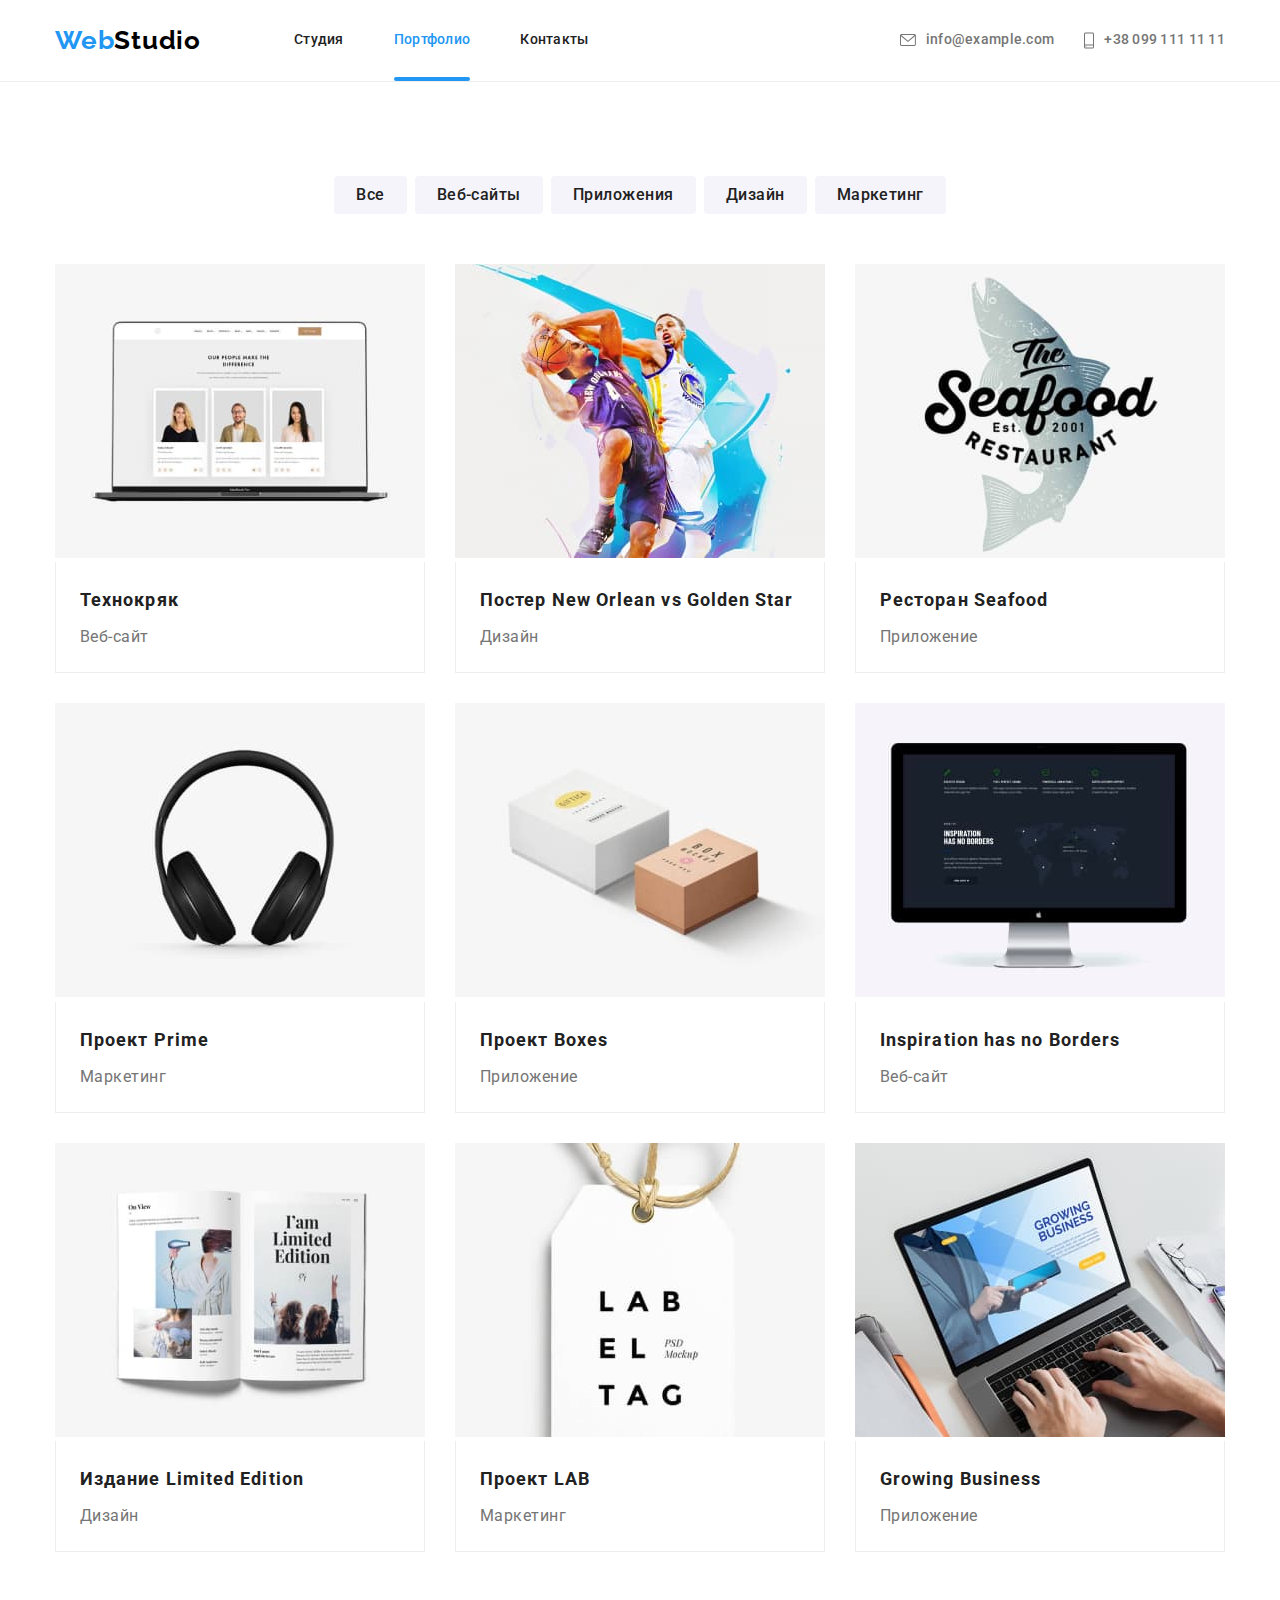
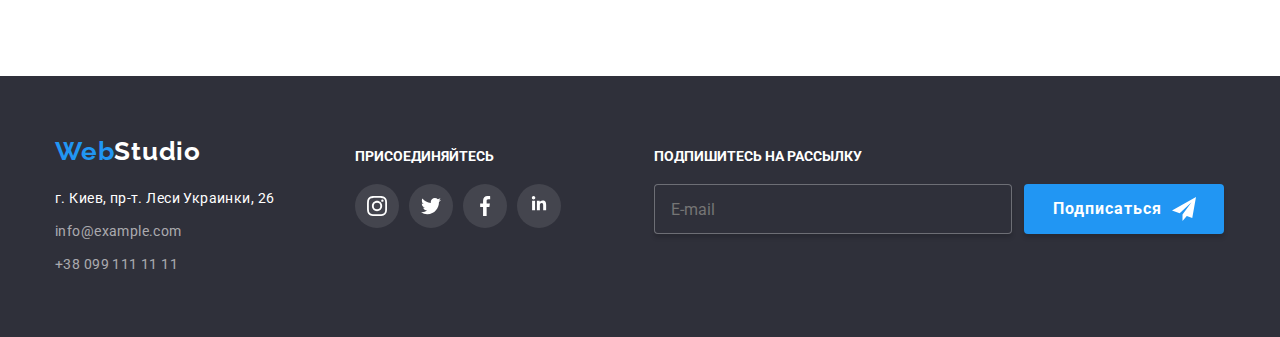
==== portfolio.html @ f0f267c4 "Клон ДЗ №7" ====
<!DOCTYPE html>
<html lang="ru">
    <head>
    <title>Портфолио</title>
    <meta charset="UTF-8">
    <link rel="preconnect" href="https://fonts.googleapis.com">
    <link rel="preconnect" href="https://fonts.gstatic.com" crossorigin>
    <link href="https://fonts.googleapis.com/css2?family=Raleway:wght@700&family=Roboto:wght@400;500;700;900&display=swap"
    rel="stylesheet">
    <link rel="stylesheet" href="https://cdnjs.cloudflare.com/ajax/libs/modern-normalize/1.1.0/modern-normalize.min.css">
    <link rel="stylesheet" href="./css/main.min.css">
</head>
<body>
        <header class="header">
            <div class="container">
                <div class="flexbox">
                    <nav class="navigation">
                        <a class="logolink" href="./index.html"><span class="logolink__constanta">Web</span><span
                                class="logolink__header">Studio</span></a>
                        <ul class="menu-nav list">
                            <li class="menu-nav__item"><a class="menu-nav__link"
                                    href="./index.html">Студия</a></li>
                            <li class="menu-nav__item"><a class="menu-nav__link menu-nav__current" href="./portfolio.html">Портфолио</a></li>
                            <li class="menu-nav__item"><a class="menu-nav__link" href="Контакты">Контакты</a></li>
                        </ul>
                    </nav>
                    <ul class="contacts list">
                        <li class="contacts__item"><a class="contacts__link" href="mailto:info@example.com">
                                <svg class="contacts__icons" width="16px" height="12px">
                                    <use href="./images/icons.svg#icon-envelope"></use>
                                </svg>info@example.com
                            </a>
                        </li>
                        <li class="contacts__item"><a class="contacts__link" href="tel:+380991111111">
                                <svg class="contacts__icons" width="10px" height="16.93px">
                                    <use href="./images/icons.svg#icon-smartphone"></use>
                                </svg>+38 099 111 11 11
                            </a>
                        </li>
                    </ul>
                </div>
            </div>
        </header>   
    </div>
    <main>
        <section class="portfolio section">
            <div class="container">
            <h1 class="hidden">Portfolio</h1>  <!-- скрыть !!!!-->
            <ul class="portfolio__button-list list">
            <li class="portfolio__button-item"><button class="portfolio__button" type="button">Все</button></li>
            <li class="portfolio__button-item"><button class="portfolio__button" type="button">Веб-сайты</button></li>
            <li class="portfolio__button-item"><button class="portfolio__button" type="button">Приложения</button></li>
            <li class="portfolio__button-item"><button class="portfolio__button" type="button">Дизайн</button></li>
            <li class="portfolio__button-item"><button class="portfolio__button" type="button">Маркетинг</button></li>
            </ul>
            <ul class="portfolio__list list">
                <li class="portfolio__item"><a class="portfolio__link" href="#">
                    <div class="portfolio__card">
                            <div class="portfolio__card-actions">
                                <img src="./images/laptop.jpg" 
                                alt="Рабочий стол ноутбука" 
                                width="370" 
                                height="294"/>
                                <div class="portfolio__card-text">
                                    <p>Технокряк это современная площадка распространения коронавируса. Компании используют эту
                                        платформу для цифрового шпионажа и атак на защищённые сервера конкурентов.</p>
                                </div>
                            </div>
                            <div class="portfolio__box">
                                <h2 class="portfolio__title">Технокряк</h2>
                                <p class="portfolio__type">Веб-сайт</p>
                            </div>
                    </div>
                    </a>
                </li>
                <li class="portfolio__item"><a class="portfolio__link" href="#">
                    <div class="portfolio__card">
                        <div class="portfolio__card-actions">
                            <img src="./images/sport.jpg" 
                            alt="Спортивный постер" 
                            width="370" 
                            height="294"/>
                            <div class="portfolio__card-text">
                                <p>Технокряк это современная площадка распространения коронавируса. Компании используют эту
                                    платформу для цифрового шпионажа и атак на защищённые сервера конкурентов.</p>
                            </div>
                         </div>
                        <div class="portfolio__box">
                        <h2 class="portfolio__title">Постер New Orlean vs Golden Star</h2>
                        <p class="portfolio__type">Дизайн</p>
                        </div>
                    </div>    
                    </a>
                </li>
                <li class="portfolio__item"><a class="portfolio__link" href="#">
                    <div class="portfolio__card">
                        <div class="portfolio__card-actions">
                            <img src="./images/logo.jpg" 
                            alt="Логотип Seafood" 
                            width="370" 
                            height="294"/>
                            <div class="portfolio__card-text">
                                <p>Технокряк это современная площадка распространения коронавируса. Компании используют эту
                                    платформу для цифрового шпионажа и атак на защищённые сервера конкурентов.</p>
                            </div>
                        </div>
                        <div class="portfolio__box">
                        <h2 class="portfolio__title">Ресторан Seafood</h2>
                        <p class="portfolio__type">Приложение</p>
                        </div>
                    </div>
                    </a>
                </li>
                <li class="portfolio__item"><a class="portfolio__link" href="#">
                    <div class="portfolio__card">
                        <div class="portfolio__card-actions">
                            <img src="./images/hearphones.jpg" 
                            alt="Проект Prime" 
                            width="370" 
                            height="294"/>
                            <div class="portfolio__card-text">
                                <p>Технокряк это современная площадка распространения коронавируса. Компании используют эту
                                    платформу для цифрового шпионажа и атак на защищённые сервера конкурентов.</p>
                            </div>
                        </div>
                        <div class="portfolio__box">
                        <h2 class="portfolio__title">Проект Prime</h2>
                        <p class="portfolio__type">Маркетинг</p>
                        </div>
                    </div>
                    </a>
                </li>
                <li class="portfolio__item"><a class="portfolio__link" href="#">
                    <div class="portfolio__card">
                        <div class="portfolio__card-actions">
                            <img src="./images/boxes.jpg" 
                            alt="Проект Boxes" 
                            width="370" 
                            height="294"/>
                            <div class="portfolio__card-text">
                                <p>Технокряк это современная площадка распространения коронавируса. Компании используют эту
                                    платформу для цифрового шпионажа и атак на защищённые сервера конкурентов.</p>
                            </div>
                        </div>
                        <div class="portfolio__box">
                        <h2 class="portfolio__title">Проект Boxes</h2>
                        <p class="portfolio__type">Приложение</p>
                        </div>
                    </div>
                    </a>
                </li>
                <li class="portfolio__item"><a class="portfolio__link" href="#">
                    <div class="portfolio__card">
                        <div class="portfolio__card-actions">
                            <img src="./images/monitor.jpg" 
                            alt="Монитор" 
                            width="370" 
                            height="294"/>
                            <div class="portfolio__card-text">
                                <p>Технокряк это современная площадка распространения коронавируса. Компании используют эту
                                    платформу для цифрового шпионажа и атак на защищённые сервера конкурентов.</p>
                            </div>
                        </div>
                            <div class="portfolio__box">
                            <h2 class="portfolio__title">Inspiration has no Borders</h2>
                            <p class="portfolio__type">Веб-сайт</p>
                            </div>
                    </div>
                    </a>
                </li>
                <li class="portfolio__item"><a class="portfolio__link" href="#">
                    <div class="portfolio__card">
                        <div class="portfolio__card-actions">
                            <img src="./images/book.jpg" 
                            alt="Книга" 
                            width="370" 
                            height="294"/>
                            <div class="portfolio__card-text">
                                <p>Технокряк это современная площадка распространения коронавируса. Компании используют эту
                                    платформу для цифрового шпионажа и атак на защищённые сервера конкурентов.</p>
                            </div>
                        </div>
                        <div class="portfolio__box">
                        <h2 class="portfolio__title">Издание Limited Edition</h2>
                        <p class="portfolio__type">Дизайн</p>
                        </div>
                    </div>
                    </a>
                </li>
                <li class="portfolio__item"><a class="portfolio__link" href="#">
                    <div class="portfolio__card">
                        <div class="portfolio__card-actions">
                            <img src="./images/label.jpg" 
                            alt="Бирка" 
                            width="370" 
                            height="294"/>
                            <div class="portfolio__card-text">
                                <p>Технокряк это современная площадка распространения коронавируса. Компании используют эту
                                    платформу для цифрового шпионажа и атак на защищённые сервера конкурентов.</p>
                            </div>
                        </div>
                        <div class="portfolio__box">
                        <h2 class="portfolio__title">Проект LAB</h2>
                        <p class="portfolio__type">Маркетинг</p>
                        </div>
                    </div>
                    </a>
                </li>
                <li class="portfolio__item"><a class="portfolio__link" href="#">
                    <div class="portfolio__card">
                        <div class="portfolio__card-actions">
                            <img src="./images/worklaptop.jpg" 
                            alt="Ноутбук" 
                            width="370" 
                            height="294"/>
                            <div class="portfolio__card-text">
                                <p>Технокряк это современная площадка распространения коронавируса. Компании используют эту
                                    платформу для цифрового шпионажа и атак на защищённые сервера конкурентов.</p>
                            </div> 
                        </div>
                        <div class="portfolio__box">
                        <h2 class="portfolio__title">Growing Business</h2>
                        <p class="portfolio__type">Приложение</p>
                        </div>
                    </div>
                    </a>
                </li>      
            </ul>
            </div>
        </section>
    </main>
    <footer class="footer">
        <div class="container">
            <ul class="footer__list list">
                <li>
                    <a class="logolink" href="./index.html"><span class="logolink__constanta">Web</span><span
                            class="logolink__footer">Studio</span></a>
                    <address>
                        <ul class="footer__contact-list list">
                            <li class="footer__address-item"><a class="footer__address-link"
                                    href="https://goo.gl/maps/3nvqBp6d8EfzjDu38">г. Киев, пр-т. Леси
                                    Украинки, 26</a></li>
                            <li class="footer__mail-item"><a class="footer__link"
                                    href="mailto:info@example.com">info@example.com</a></li>
                            <li class="footer__tel-item"><a class="footer__link" href="tel:+380991111111">+38 099 111 11
                                    11</a></li>
                        </ul>
                    </address>
                </li>
                <li class="footer__join">
                    <div>
                        <h4 class="footer__join-tittle">ПРИСОЕДИНЯЙТЕСЬ</h4>
                        <ul class="footer__join-list list">
                            <li class="footer__join-item"><a class="footer__join-link" href="https://www.instagram.com">
                                    <svg class="footer__join-icons" width="20px" height="20px">
                                        <use href="./images/icons.svg#icon-instagram-1"></use>
                                    </svg>
                                </a>
                            </li>
                            <li class="footer__join-item"><a class="footer__join-link" href="https://twitter.com">
                                    <svg class="footer__join-icons" width="20px" height="20px">
                                        <use href="./images/icons.svg#icon-twitter-1"></use>
                                    </svg>
                                </a>
                            </li>
                            <li class="footer__join-item"><a class="footer__join-link" href="https://www.facebook.com">
                                    <svg class="footer__join-icons" width="20px" height="20px">
                                        <use href="./images/icons.svg#icon-facebook-1"></use>
                                    </svg>
                                </a>
                            </li>
                            <li class="footer__join-item"><a class="footer__join-link" href="https://linkedin.com/">
                                    <svg class="footer__join-icons" width="20px" height="20px">
                                        <use href="./images/icons.svg#icon-linkedin-1"></use>
                                    </svg>
                                </a>
                            </li>
                        </ul>
                    </div>
                </li>
                <li class="footer__mailing">
                    <div>
                        <h4 class="footer__join-tittle">ПОДПИШИТЕСЬ НА РАССЫЛКУ</h4>
                        <div class="footer__mailing-form">
                            <form class="footer__mailing-input">
                                <label>
                                    <input type="email" name="mailing" placeholder="E-mail" />
                                </label>
                            </form>
                            <button type="submit" class="footer__submit">
                                <div class="but-list">
                                    <span class="footer__submit-text">Подписаться</span>
                                    <svg class="footer__submit-icon" width="24px" height="24px">
                                        <use href="./images/icons.svg#icon-send"></use>
                                    </svg>
                                </div>
                            </button>
                        </div>
                    </div>
                </li>
            </ul>
        </div>
    </footer>
</body>
</html>
---- css/main.min.css ----
:root{--main-text-color: #757575;--color-text-nav: #212121;--color-accent: #2196f3;--background-color-main: #e5e5e5;--background-color: #2f303a;--background-buttons: #f5f4fa;--color-but-add: #fff;--color-icons: #afb1b8;--timing-function: cubic-bezier(0.4, 0, 0.2, 1);--logo-font: Raleway, sans-serif;--main-font: Roboto, sans-serif;--hover-button: #188ce8}body{font-family:var(--main-font);color:var(--main-text-color)}.list{padding:0px;margin:0px;list-style:none}.container{margin-left:auto;margin-right:auto;width:1200px;padding-left:15px;padding-right:15px}.section{padding-top:94px;padding-bottom:94px}.header{border-bottom:1px solid #eeeeee}.logolink{font-family:var(--logo-font);font-weight:700;font-size:26px;line-height:1.19;letter-spacing:0.03em;text-decoration:none}.logolink__constanta{color:var(--color-accent)}.logolink__header{color:#000}.logolink__footer{color:var(--color-but-add)}.flexbox{display:-webkit-box;display:-ms-flexbox;display:flex}.navigation,.contacts{display:-webkit-box;display:-ms-flexbox;display:flex;-webkit-box-align:center;-ms-flex-align:center;align-items:center}.menu-nav{display:-webkit-box;display:-ms-flexbox;display:flex;margin-left:93px;padding-left:0;margin-top:0px;margin-bottom:0px}.menu-nav__link{position:relative}.menu-nav .menu-nav__current::after{content:'';display:block;width:100%;height:4px;background-color:var(--color-accent);position:absolute;bottom:-1px;border-radius:2px;color:var(--color-accent)}.menu-nav .menu-nav__item:not(:last-child){margin-right:50px}.menu-nav .menu-nav__link{display:block;-webkit-box-align:center;-ms-flex-align:center;align-items:center;padding-top:32px;padding-bottom:32px;font-weight:500;font-size:14px;line-height:1.14;letter-spacing:0.02em;text-decoration:none;color:var(--color-text-nav);-webkit-transition-property:color;transition-property:color;-webkit-transition-duration:250ms;transition-duration:250ms;-webkit-transition-timing-function:var(--timing-function);transition-timing-function:var(--timing-function);-webkit-transition-delay:0ms;transition-delay:0ms}.menu-nav .menu-nav__link:hover,.menu-nav .menu-nav__link:focus{color:var(--color-accent)}.menu-nav .menu-nav__current{color:var(--color-accent)}.contacts{margin-left:auto;padding-left:0px;margin-top:0px;margin-bottom:0px}.contacts__icons{margin-right:10px}.contacts .contacts__item:not(:last-child){margin-right:30px}.contacts__link{padding-top:32px;padding-bottom:32px;display:-webkit-box;display:-ms-flexbox;display:flex;-webkit-box-align:center;-ms-flex-align:center;align-items:center}.contacts__link:hover .contacts__icons,.contacts__link:focus .contacts__icons{fill:var(--color-accent)}.contacts .contacts__link,.footer .contacts-link{font-style:normal;font-weight:500;font-size:14px;line-height:1.14;letter-spacing:0.02em;text-decoration:none;color:var(--main-text-color);-webkit-transition-property:color;transition-property:color;-webkit-transition-duration:250ms;transition-duration:250ms;-webkit-transition-timing-function:var(--timing-function);transition-timing-function:var(--timing-function);-webkit-transition-delay:0ms;transition-delay:0ms}.contacts .contacts__link:hover,.contacts .contacts__link:focus,.footer .contacts-link:hover,.footer .contacts-link:focus{color:var(--color-accent)}.contacts__icons{fill:var(--main-text-color);-webkit-transition-property:fill;transition-property:fill;-webkit-transition-duration:250ms;transition-duration:250ms;-webkit-transition-timing-function:var(--timing-function);transition-timing-function:var(--timing-function);-webkit-transition-delay:0ms;transition-delay:0ms}.hero{background-image:-webkit-gradient(linear, left top, left bottom, from(rgba(47,48,58,0.4)), to(rgba(47,48,58,0.4))),url("../images/background_hero.jpg");background-image:linear-gradient(to bottom, rgba(47,48,58,0.4), rgba(47,48,58,0.4)),url("../images/background_hero.jpg");background-repeat:no-repeat;background-position:50% 50%;background-size:cover;display:-webkit-box;display:-ms-flexbox;display:flex;-webkit-box-align:center;-ms-flex-align:center;align-items:center;-webkit-box-orient:vertical;-webkit-box-direction:normal;-ms-flex-direction:column;flex-direction:column;padding-top:200px;padding-bottom:200px}.hero__title{font-weight:900;font-size:44px;line-height:1.36;text-align:center;letter-spacing:0.06em;text-transform:uppercase;color:var(--color-but-add);margin-bottom:0px;margin-top:0px;padding-bottom:30px}.hero__button-open{font-weight:700;font-size:16px;line-height:1.875;letter-spacing:0.06em;background-color:var(--color-accent);color:var(--color-but-add);cursor:pointer;text-shadow:0px 4px 4px rgba(0,0,0,0.25);border-radius:4px;padding:10px 32px;-webkit-transition-property:background-color;transition-property:background-color;-webkit-transition-duration:250ms;transition-duration:250ms;-webkit-transition-timing-function:var(--timing-function);transition-timing-function:var(--timing-function);-webkit-transition-delay:0ms;transition-delay:0ms;border:none}.hero__button-open:hover,.hero__button-open:focus{background-color:var(--hover-button);cursor:pointer}.hero__backdrop{position:fixed;background-color:rgba(0,0,0,0.2);top:0;left:0;width:100%;height:100%;z-index:1;opacity:1;-webkit-transition:opacity;transition:opacity;-webkit-transition-duration:250ms;transition-duration:250ms;-webkit-transition-timing-function:var(--timing-function);transition-timing-function:var(--timing-function);-webkit-transition-delay:0ms;transition-delay:0ms}.hero__backdrop.is-hidden{opacity:0;pointer-events:none}.hero__backdrop.is-hidden .modal{-webkit-transform:translate(-50%, -50%) scale(0.1);transform:translate(-50%, -50%) scale(0.1)}.benefits__title{color:var(--color-text-nav);font-weight:700;font-size:14px;line-height:1.14;letter-spacing:0.03em;margin-top:0px;margin-bottom:0px}.benefits__text{font-size:14px;line-height:1.71;letter-spacing:0.03em;margin-top:10px;margin-bottom:0px}.benefits{padding-top:94px}.benefits__list{display:-webkit-box;display:-ms-flexbox;display:flex;padding:0px;margin:0px}.benefits__item{width:270px}.benefits__item:not(:last-child){margin-right:30px}.benefits__icon{width:270px;height:120px;background-color:var(--background-buttons);border-radius:4px;margin-bottom:30px;display:-webkit-box;display:-ms-flexbox;display:flex;-webkit-box-align:center;-ms-flex-align:center;align-items:center;-webkit-box-pack:center;-ms-flex-pack:center;justify-content:center}.about-us__list{display:-webkit-box;display:-ms-flexbox;display:flex;margin-top:0px;margin-bottom:0px;padding:0px}.about-us__title{margin-top:0px;margin-bottom:50px;font-weight:700;font-size:36px;line-height:1.16;text-align:center;letter-spacing:0.03em;color:var(--color-text-nav)}.about-us__list li:not(:last-child){margin-right:30px}.footer__contact-list{margin-top:0px;padding:0px;margin-bottom:0px}.about-us__box{background:rgba(47,48,58,0.8);position:absolute;bottom:0;width:370px;height:70px;font-weight:bold;font-size:14px;line-height:16px;letter-spacing:0.03em;color:var(--color-but-add);display:-webkit-box;display:-ms-flexbox;display:flex;-webkit-box-align:center;-ms-flex-align:center;align-items:center;-webkit-box-pack:center;-ms-flex-pack:center;justify-content:center}.about-us__item{position:relative}.team__item{width:270px;background-color:var(--color-but-add);border:none;-webkit-box-shadow:0px 1px 3px rgba(0,0,0,0.12),0px 1px 1px rgba(0,0,0,0.14),0px 2px 1px rgba(0,0,0,0.2);box-shadow:0px 1px 3px rgba(0,0,0,0.12),0px 1px 1px rgba(0,0,0,0.14),0px 2px 1px rgba(0,0,0,0.2);border-radius:0px 0px 4px 4px}.team__item:not(:last-child){margin-right:30px}.team__list{display:-webkit-box;display:-ms-flexbox;display:flex;padding-left:0px;margin-top:0px;margin-bottom:0px}.team__icons-list{display:-webkit-box;display:-ms-flexbox;display:flex;-webkit-box-pack:center;-ms-flex-pack:center;justify-content:center;-webkit-box-align:center;-ms-flex-align:center;align-items:center;padding:16px 32px 0px 32px}.team__icons-item+.team__icons-item{margin-left:10px}.team__links{display:-webkit-box;display:-ms-flexbox;display:flex;-webkit-box-align:center;-ms-flex-align:center;align-items:center;-webkit-box-pack:center;-ms-flex-pack:center;justify-content:center;width:44px;height:44px;border-radius:50%;-webkit-transition-property:background-color;transition-property:background-color;-webkit-transition-duration:250ms;transition-duration:250ms;-webkit-transition-timing-function:var(--timing-function);transition-timing-function:var(--timing-function);-webkit-transition-delay:0ms;transition-delay:0ms}.team__links:hover,.team__links:focus{background-color:var(--color-accent)}.team__links .team__icons{fill:var(--color-icons);-webkit-transition-property:fill;transition-property:fill;-webkit-transition-duration:250ms;transition-duration:250ms;-webkit-transition-timing-function:var(--timing-function);transition-timing-function:var(--timing-function);-webkit-transition-delay:0ms;transition-delay:0ms}.team__links:hover .team__icons,.team__links:focus .team__icons{fill:var(--color-but-add)}.team__title{font-weight:700;font-size:36px;line-height:1.12;text-align:center;letter-spacing:0.03em;color:var(--color-text-nav);margin-top:0px;margin-bottom:50px}.team{background-color:var(--background-buttons)}.team__box{padding-top:30px;padding-bottom:30px}.team__name{font-weight:500;font-size:16px;line-height:1.187;letter-spacing:0.03em;color:var(--color-text-nav);margin-top:0px;margin-bottom:0px;text-align:center;padding-bottom:10px}.team__position{font-size:16px;line-height:1.187;letter-spacing:0.03em;margin-top:0px;margin-bottom:0px;text-align:center}.client__title{color:var(--color-text-nav);font-weight:bold;font-size:36px;line-height:42px;text-align:center;letter-spacing:1.17;margin-top:0px;margin-bottom:50px}.client__list{display:-webkit-box;display:-ms-flexbox;display:flex;padding:0px;margin:0px}.client__item+.client__item{margin-left:30px}.client__icon{fill:var(--color-icons);-webkit-transition-property:fill;transition-property:fill;-webkit-transition-duration:250ms;transition-duration:250ms;-webkit-transition-timing-function:var(--timing-function);transition-timing-function:var(--timing-function);-webkit-transition-delay:0ms;transition-delay:0ms}.client__item{display:-webkit-box;display:-ms-flexbox;display:flex}.client__link{width:170px;height:92px;border:1px solid var(--color-icons);border-radius:4px;-webkit-transition-property:fill, border;transition-property:fill, border;-webkit-transition-duration:250ms;transition-duration:250ms;-webkit-transition-timing-function:var;transition-timing-function:var;-webkit-transition-delay:0ms;transition-delay:0ms}.client__link:hover,.client__link:focus{fill:var(--color-accent);border:1px solid var(--color-accent)}.client__link:hover .client__icon,.client__link:focus .client__icon{fill:var(--color-accent)}.footer{background-color:var(--background-color);padding-top:60px;padding-bottom:60px}.footer__link{color:rgba(255,255,255,0.6);text-decoration:none;font-style:normal;font-weight:400;font-size:14px;line-height:1.71;letter-spacing:0.03em}.footer__mail-item{margin-top:9px}.footer__tel-item{margin-top:9px}.footer__address-item{margin-top:20px}.footer .footer__address-link{font-style:normal;color:var(--color-but-add);font-family:var(--main-font);font-size:14px;line-height:1.71;letter-spacing:0.03em;text-decoration:none}.footer__join{display:-webkit-box;display:-ms-flexbox;display:flex;-webkit-box-orient:vertical;-webkit-box-direction:normal;-ms-flex-direction:column;flex-direction:column;margin-left:81px;margin-top:12px}.footer__join-tittle{color:var(--color-but-add);font-style:normal;font-weight:bold;font-size:14px;line-height:16px;letter-spacing:1.143;margin-top:0px;margin-bottom:20px}.footer__join-list{display:-webkit-box;display:-ms-flexbox;display:flex;-webkit-box-align:center;-ms-flex-align:center;align-items:center;padding:0px;margin:0px}.footer__join-link{display:-webkit-box;display:-ms-flexbox;display:flex;-webkit-box-align:center;-ms-flex-align:center;align-items:center;-webkit-box-pack:center;-ms-flex-pack:center;justify-content:center;width:44px;height:44px;border-radius:50%;background-color:rgba(255,255,255,0.1);-webkit-transition-property:background-color;transition-property:background-color;-webkit-transition-duration:250ms;transition-duration:250ms;-webkit-transition-timing-function:var(--timing-function);transition-timing-function:var(--timing-function);-webkit-transition-delay:0ms;transition-delay:0ms}.footer__join-link:hover,.footer__join-link:focus{background-color:var(--color-accent)}.footer__join-item+.footer__join-item{margin-left:10px}.footer__join-icons{fill:var(--color-but-add)}.footer__list{padding:0px;margin:0px;display:-webkit-box;display:-ms-flexbox;display:flex}.footer__submit{width:200px;height:50px;-webkit-box-shadow:0px 4px 4px rgba(0,0,0,0.15);box-shadow:0px 4px 4px rgba(0,0,0,0.15);border-radius:4px;background:var(--color-accent);cursor:pointer;margin-left:12px;border:none}.footer__submit:hover,.footer__submit:focus{background-color:var(--hover-button);cursor:pointer}.footer__mailing{display:-webkit-box;display:-ms-flexbox;display:flex;-webkit-box-orient:vertical;-webkit-box-direction:normal;-ms-flex-direction:column;flex-direction:column;margin-top:12px;margin-left:93px}.footer__submit-icon{margin-left:10px}.footer__submit-text{font-weight:700;font-size:16px;line-height:1.875;letter-spacing:0.06em;color:var(--color-but-add)}.footer__mailing-input input{width:358px;height:50px;background:var(--background-color);border:1px solid rgba(255,255,255,0.3);-webkit-box-shadow:0px 4px 4px rgba(0,0,0,0.15);box-shadow:0px 4px 4px rgba(0,0,0,0.15);border-radius:4px;padding-left:16px;color:var(--color-but-add);outline:none}.footer__mailing-form{display:-webkit-box;display:-ms-flexbox;display:flex}.but-list{display:-webkit-box;display:-ms-flexbox;display:flex;-webkit-box-align:center;-ms-flex-align:center;align-items:center;-webkit-box-pack:center;-ms-flex-pack:center;justify-content:center}.modal{position:absolute;top:50%;left:50%;-webkit-transform:translate(-50%, -50%) scale(1);transform:translate(-50%, -50%) scale(1);width:528px;height:591px;background-color:var(--color-but-add);-webkit-box-shadow:0px 1px 3px rgba(0,0,0,0.12),0px 1px 1px rgba(0,0,0,0.14),0px 2px 1px rgba(0,0,0,0.2);box-shadow:0px 1px 3px rgba(0,0,0,0.12),0px 1px 1px rgba(0,0,0,0.14),0px 2px 1px rgba(0,0,0,0.2);border-radius:4px;-webkit-transition-property:-webkit-transform;transition-property:-webkit-transform;transition-property:transform;transition-property:transform, -webkit-transform;-webkit-transition-duration:250ms;transition-duration:250ms;-webkit-transition-timing-function:var(--timing-function);transition-timing-function:var(--timing-function);-webkit-transition-delay:0ms;transition-delay:0ms}.modal__button-close{width:30px;height:30px;position:absolute;top:8px;right:8px;border:none;background-color:var(--color-but-add);padding:0px;cursor:pointer;border:1px solid rgba(0,0,0,0.1);border-radius:50%;padding:6px}.modal__button-close:hover .modal__icon-close{fill:var(--color-accent)}.modal__icon-close{-webkit-transition-property:fill;transition-property:fill;-webkit-transition-duration:250ms;transition-duration:250ms;-webkit-transition-timing-function:var(--timing-function);transition-timing-function:var(--timing-function);-webkit-transition-delay:0ms;transition-delay:0ms}.modal__title{font-weight:bold;font-size:20px;line-height:1.15;text-align:center;letter-spacing:0.03em;color:var(--color-text-nav);margin-bottom:12px;margin-top:0px}.modal__area{padding:40px}textarea{resize:none}.modal__form{margin-bottom:10px;display:-webkit-box;display:-ms-flexbox;display:flex;-webkit-box-orient:vertical;-webkit-box-direction:normal;-ms-flex-direction:column;flex-direction:column}.modal__form input{border:1px solid rgba(33,33,33,0.2);border-radius:4px;height:40px;padding:11px 0px 11px 42px;outline:none;-webkit-transition-property:border;transition-property:border;-webkit-transition-duration:250ms;transition-duration:250ms;-webkit-transition-timing-function:var(--timing-function);transition-timing-function:var(--timing-function);-webkit-transition-delay:0ms;transition-delay:0ms}.modal__form input:focus{border:1px solid var(--color-accent);cursor:pointer}.modal__form label{margin-bottom:4px}.modal__checkbox label{display:-webkit-box;display:-ms-flexbox;display:flex;-webkit-box-align:center;-ms-flex-align:center;align-items:center;cursor:pointer}.modal__checkbox-input{visibility:hidden}.modal__checkbox-input:checked+.modal__checkbox-icon{border-color:var(--color-accent);background-color:var(--color-accent);background-image:url("../images/check.svg");background-size:cover}.modal__checkbox-icon{display:inline-block;width:16px;height:15px;border:2px solid var(--color-text-nav);border-radius:4px}.modal__checkbox{margin-bottom:30px}.modal__checkbox-text{font-weight:400;font-size:14px;line-height:1.71;letter-spacing:0.03em;margin-left:8px}.modal__checkbox-link{color:var(--color-accent);text-decoration-skip-ink:none}.modal__button-submit{display:-webkit-box;display:-ms-flexbox;display:flex;-webkit-box-pack:center;-ms-flex-pack:center;justify-content:center;-webkit-box-align:center;-ms-flex-align:center;align-items:center;width:200px;height:50px;background:var(--color-accent);-webkit-box-shadow:0px 4px 4px rgba(0,0,0,0.15);box-shadow:0px 4px 4px rgba(0,0,0,0.15);border-radius:4px;color:var(--color-but-add);font-family:var(--main-font);font-weight:bold;font-size:16px;line-height:1.875;letter-spacing:0.06em;border:none}.modal__button-submit:hover,.modal__button-submit:focus{background-color:var(--hover-button);cursor:pointer}.modal__comment{display:-webkit-box;display:-ms-flexbox;display:flex;-webkit-box-orient:vertical;-webkit-box-direction:normal;-ms-flex-direction:column;flex-direction:column;margin-bottom:20px}.modal__comment label{padding-bottom:4px}.modal__comment textarea{padding:12px 16px;border:1px solid rgba(33,33,33,0.2);border-radius:4px;outline:none;-webkit-transition-property:border;transition-property:border;-webkit-transition-duration:250ms;transition-duration:250ms;-webkit-transition-timing-function:var(--timing-function);transition-timing-function:var(--timing-function);-webkit-transition-delay:0ms;transition-delay:0ms}.modal__comment textarea:focus{border:1px solid var(--color-accent)}.modal__comment textarea::-webkit-input-placeholder{font-size:12px;line-height:1.17;letter-spacing:0.01em;color:rgba(117,117,117,0.5)}.modal__comment textarea:-ms-input-placeholder{font-size:12px;line-height:1.17;letter-spacing:0.01em;color:rgba(117,117,117,0.5)}.modal__comment textarea::-ms-input-placeholder{font-size:12px;line-height:1.17;letter-spacing:0.01em;color:rgba(117,117,117,0.5)}.modal__comment textarea::placeholder{font-size:12px;line-height:1.17;letter-spacing:0.01em;color:rgba(117,117,117,0.5)}.modal__submit{display:-webkit-box;display:-ms-flexbox;display:flex;-webkit-box-pack:center;-ms-flex-pack:center;justify-content:center}.modal__icons{position:absolute;top:11px;left:12px;fill:var(--color-text-nav);-webkit-transition-property:fill;transition-property:fill;-webkit-transition-duration:250ms;transition-duration:250ms;-webkit-transition-timing-function:var(--timing-function);transition-timing-function:var(--timing-function);-webkit-transition-delay:0ms;transition-delay:0ms}.modal__input{position:relative;display:-webkit-box;display:-ms-flexbox;display:flex;-webkit-box-orient:vertical;-webkit-box-direction:normal;-ms-flex-direction:column;flex-direction:column}.modal__input input:focus ~ .modal__icons{fill:var(--color-accent)}.modal__form-name{font-weight:400;font-size:12px;line-height:1.17;letter-spacing:0.01em}.portfolio__button-list{padding:0px;margin-top:0px;margin-bottom:0px;display:-webkit-box;display:-ms-flexbox;display:flex;-webkit-box-pack:center;-ms-flex-pack:center;justify-content:center}.portfolio__button-list .portfolio__button{font-family:var(--main-font);color:var(--color-text-nav);background-color:var(--background-buttons);font-weight:500;font-size:16px;line-height:1.625;letter-spacing:0.03em;cursor:pointer;border-radius:4px;border:transparent;padding:6px 22px;-webkit-transition-property:color, background-color, -webkit-box-shadow;transition-property:color, background-color, -webkit-box-shadow;transition-property:color, background-color, box-shadow;transition-property:color, background-color, box-shadow, -webkit-box-shadow;-webkit-transition-duration:250ms;transition-duration:250ms;-webkit-transition-timing-function:var(--timing-function);transition-timing-function:var(--timing-function);-webkit-transition-delay:0ms;transition-delay:0ms}.portfolio__button-list .portfolio__button:hover,.portfolio__button-list .portfolio__button:focus{-webkit-box-shadow:0px 3px 1px rgba(0,0,0,0.1),0px 1px 2px rgba(0,0,0,0.08),0px 2px 2px rgba(0,0,0,0.12);box-shadow:0px 3px 1px rgba(0,0,0,0.1),0px 1px 2px rgba(0,0,0,0.08),0px 2px 2px rgba(0,0,0,0.12);color:var(--color-but-add);background-color:var(--color-accent)}.portfolio__button-item:not(:last-child){margin-right:8px}.portfolio__link{text-decoration:none}.portfolio__link:hover .portfolio__card-text{-webkit-transform:translateY(0%);transform:translateY(0%)}.portfolio__link .portfolio__card{-webkit-transition-property:-webkit-box-shadow;transition-property:-webkit-box-shadow;transition-property:box-shadow;transition-property:box-shadow, -webkit-box-shadow;-webkit-transition-duration:250ms;transition-duration:250ms;-webkit-transition-timing-function:var(--timing-function);transition-timing-function:var(--timing-function);-webkit-transition-delay:0ms;transition-delay:0ms}.portfolio__link .portfolio__card:hover .portfolio__card{-webkit-box-shadow:0px 1px 1px rgba(0,0,0,0.12),0px 4px 4px rgba(0,0,0,0.06),1px 4px 6px rgba(0,0,0,0.16);box-shadow:0px 1px 1px rgba(0,0,0,0.12),0px 4px 4px rgba(0,0,0,0.06),1px 4px 6px rgba(0,0,0,0.16)}.portfolio__card-actions{position:relative;overflow:hidden}.portfolio__card-text{display:-webkit-box;display:-ms-flexbox;display:flex;padding-left:24px;padding-right:24px;-ms-flex-wrap:wrap;flex-wrap:wrap;-webkit-box-align:center;-ms-flex-align:center;align-items:center;position:absolute;background:rgba(33,150,243,0.9);color:var(--color-but-add);width:100%;height:100%;bottom:0;font-weight:400;font-size:18px;line-height:1.56;letter-spacing:0.03em;-webkit-transform:translateY(101%);transform:translateY(101%);-webkit-transition-property:-webkit-transform;transition-property:-webkit-transform;transition-property:transform;transition-property:transform, -webkit-transform;-webkit-transition-duration:250ms;transition-duration:250ms;-webkit-transition-timing-function:var(--timing-function);transition-timing-function:var(--timing-function);-webkit-transition-delay:0ms;transition-delay:0ms}.portfolio__list{display:-webkit-box;display:-ms-flexbox;display:flex;-ms-flex-wrap:wrap;flex-wrap:wrap;padding:0px;margin-top:50px;margin-bottom:0px}.portfolio__list .portfolio__title{font-weight:700;font-size:18px;line-height:2;letter-spacing:0.06em;color:var(--color-text-nav);margin-top:0px;margin-bottom:0px}.portfolio__list .portfolio__type{font-size:16px;line-height:1.875;letter-spacing:0.03em;padding:0px;margin-top:0px;margin-bottom:0px;padding-top:4px;color:var(--main-text-color)}.portfolio__box{padding:20px 24px;border-bottom:1px solid #eeeeee;border-left:1px solid #eeeeee;border-right:1px solid #eeeeee}.portfolio__item{margin-right:30px;margin-bottom:30px}.portfolio__item:nth-child(3n){margin-right:0px}.hidden{display:none}
/*# sourceMappingURL=main.min.css.map */
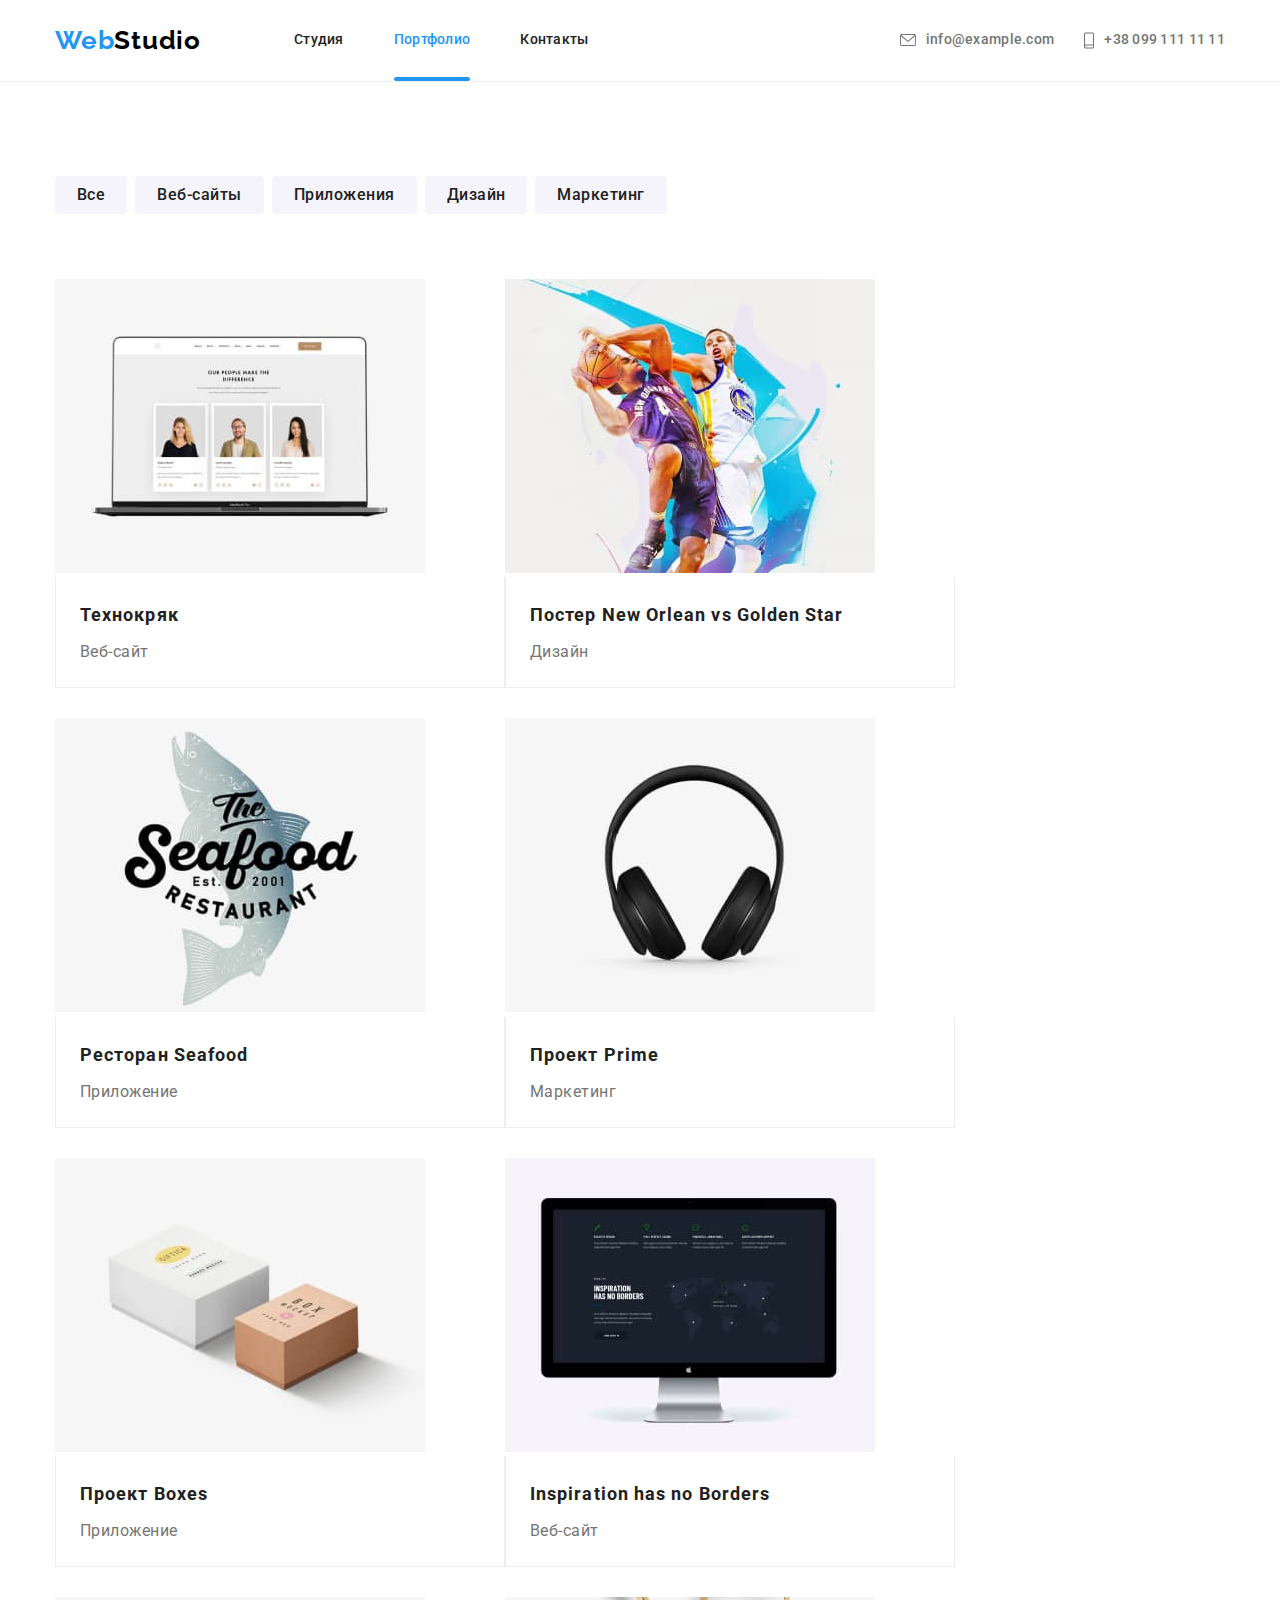
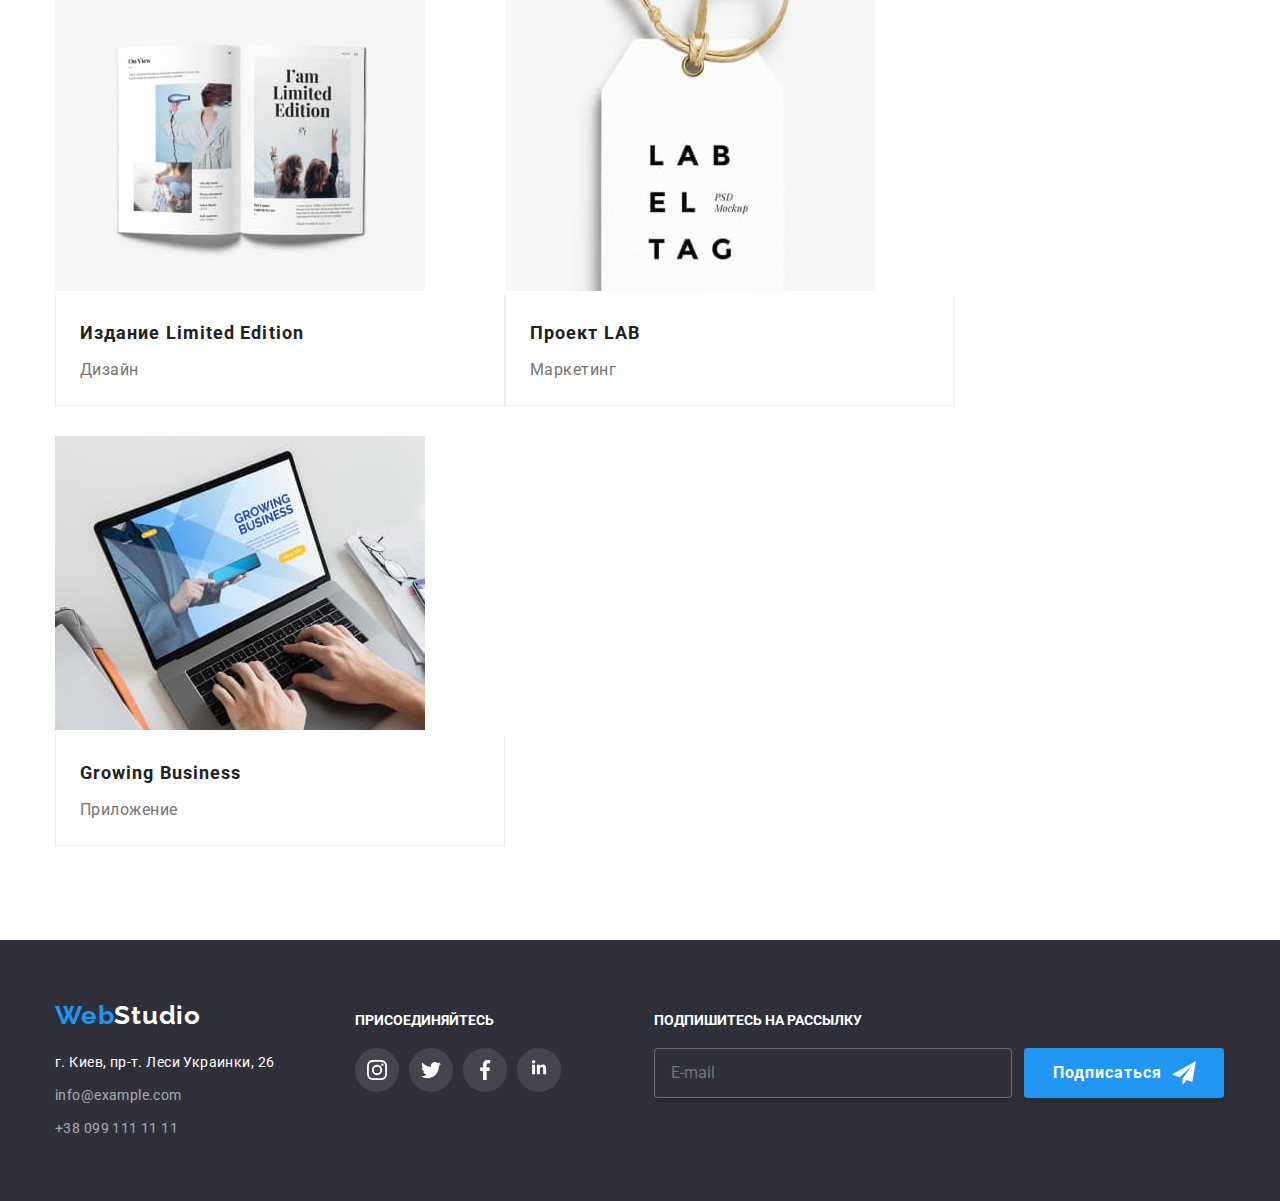
==== commit 9a08c2ed: "портфолио в процессе" ====
--- a/portfolio.html
+++ b/portfolio.html
@@ -3,6 +3,7 @@
     <head>
     <title>Портфолио</title>
     <meta charset="UTF-8">
+    <meta name="viewport" content="width=device-width, initial-scale=1.0" />
     <link rel="preconnect" href="https://fonts.googleapis.com">
     <link rel="preconnect" href="https://fonts.gstatic.com" crossorigin>
     <link href="https://fonts.googleapis.com/css2?family=Raleway:wght@700&family=Roboto:wght@400;500;700;900&display=swap"
@@ -232,7 +233,7 @@
     <footer class="footer">
         <div class="container">
             <ul class="footer__list list">
-                <li>
+                <li class="footer__contact">
                     <a class="logolink" href="./index.html"><span class="logolink__constanta">Web</span><span
                             class="logolink__footer">Studio</span></a>
                     <address>
--- a/css/main.min.css
+++ b/css/main.min.css
@@ -1,2 +1,2 @@
-:root{--main-text-color: #757575;--color-text-nav: #212121;--color-accent: #2196f3;--background-color-main: #e5e5e5;--background-color: #2f303a;--background-buttons: #f5f4fa;--color-but-add: #fff;--color-icons: #afb1b8;--timing-function: cubic-bezier(0.4, 0, 0.2, 1);--logo-font: Raleway, sans-serif;--main-font: Roboto, sans-serif;--hover-button: #188ce8}body{font-family:var(--main-font);color:var(--main-text-color)}.list{padding:0px;margin:0px;list-style:none}.container{margin-left:auto;margin-right:auto;width:1200px;padding-left:15px;padding-right:15px}.section{padding-top:94px;padding-bottom:94px}.header{border-bottom:1px solid #eeeeee}.logolink{font-family:var(--logo-font);font-weight:700;font-size:26px;line-height:1.19;letter-spacing:0.03em;text-decoration:none}.logolink__constanta{color:var(--color-accent)}.logolink__header{color:#000}.logolink__footer{color:var(--color-but-add)}.flexbox{display:-webkit-box;display:-ms-flexbox;display:flex}.navigation,.contacts{display:-webkit-box;display:-ms-flexbox;display:flex;-webkit-box-align:center;-ms-flex-align:center;align-items:center}.menu-nav{display:-webkit-box;display:-ms-flexbox;display:flex;margin-left:93px;padding-left:0;margin-top:0px;margin-bottom:0px}.menu-nav__link{position:relative}.menu-nav .menu-nav__current::after{content:'';display:block;width:100%;height:4px;background-color:var(--color-accent);position:absolute;bottom:-1px;border-radius:2px;color:var(--color-accent)}.menu-nav .menu-nav__item:not(:last-child){margin-right:50px}.menu-nav .menu-nav__link{display:block;-webkit-box-align:center;-ms-flex-align:center;align-items:center;padding-top:32px;padding-bottom:32px;font-weight:500;font-size:14px;line-height:1.14;letter-spacing:0.02em;text-decoration:none;color:var(--color-text-nav);-webkit-transition-property:color;transition-property:color;-webkit-transition-duration:250ms;transition-duration:250ms;-webkit-transition-timing-function:var(--timing-function);transition-timing-function:var(--timing-function);-webkit-transition-delay:0ms;transition-delay:0ms}.menu-nav .menu-nav__link:hover,.menu-nav .menu-nav__link:focus{color:var(--color-accent)}.menu-nav .menu-nav__current{color:var(--color-accent)}.contacts{margin-left:auto;padding-left:0px;margin-top:0px;margin-bottom:0px}.contacts__icons{margin-right:10px}.contacts .contacts__item:not(:last-child){margin-right:30px}.contacts__link{padding-top:32px;padding-bottom:32px;display:-webkit-box;display:-ms-flexbox;display:flex;-webkit-box-align:center;-ms-flex-align:center;align-items:center}.contacts__link:hover .contacts__icons,.contacts__link:focus .contacts__icons{fill:var(--color-accent)}.contacts .contacts__link,.footer .contacts-link{font-style:normal;font-weight:500;font-size:14px;line-height:1.14;letter-spacing:0.02em;text-decoration:none;color:var(--main-text-color);-webkit-transition-property:color;transition-property:color;-webkit-transition-duration:250ms;transition-duration:250ms;-webkit-transition-timing-function:var(--timing-function);transition-timing-function:var(--timing-function);-webkit-transition-delay:0ms;transition-delay:0ms}.contacts .contacts__link:hover,.contacts .contacts__link:focus,.footer .contacts-link:hover,.footer .contacts-link:focus{color:var(--color-accent)}.contacts__icons{fill:var(--main-text-color);-webkit-transition-property:fill;transition-property:fill;-webkit-transition-duration:250ms;transition-duration:250ms;-webkit-transition-timing-function:var(--timing-function);transition-timing-function:var(--timing-function);-webkit-transition-delay:0ms;transition-delay:0ms}.hero{background-image:-webkit-gradient(linear, left top, left bottom, from(rgba(47,48,58,0.4)), to(rgba(47,48,58,0.4))),url("../images/background_hero.jpg");background-image:linear-gradient(to bottom, rgba(47,48,58,0.4), rgba(47,48,58,0.4)),url("../images/background_hero.jpg");background-repeat:no-repeat;background-position:50% 50%;background-size:cover;display:-webkit-box;display:-ms-flexbox;display:flex;-webkit-box-align:center;-ms-flex-align:center;align-items:center;-webkit-box-orient:vertical;-webkit-box-direction:normal;-ms-flex-direction:column;flex-direction:column;padding-top:200px;padding-bottom:200px}.hero__title{font-weight:900;font-size:44px;line-height:1.36;text-align:center;letter-spacing:0.06em;text-transform:uppercase;color:var(--color-but-add);margin-bottom:0px;margin-top:0px;padding-bottom:30px}.hero__button-open{font-weight:700;font-size:16px;line-height:1.875;letter-spacing:0.06em;background-color:var(--color-accent);color:var(--color-but-add);cursor:pointer;text-shadow:0px 4px 4px rgba(0,0,0,0.25);border-radius:4px;padding:10px 32px;-webkit-transition-property:background-color;transition-property:background-color;-webkit-transition-duration:250ms;transition-duration:250ms;-webkit-transition-timing-function:var(--timing-function);transition-timing-function:var(--timing-function);-webkit-transition-delay:0ms;transition-delay:0ms;border:none}.hero__button-open:hover,.hero__button-open:focus{background-color:var(--hover-button);cursor:pointer}.hero__backdrop{position:fixed;background-color:rgba(0,0,0,0.2);top:0;left:0;width:100%;height:100%;z-index:1;opacity:1;-webkit-transition:opacity;transition:opacity;-webkit-transition-duration:250ms;transition-duration:250ms;-webkit-transition-timing-function:var(--timing-function);transition-timing-function:var(--timing-function);-webkit-transition-delay:0ms;transition-delay:0ms}.hero__backdrop.is-hidden{opacity:0;pointer-events:none}.hero__backdrop.is-hidden .modal{-webkit-transform:translate(-50%, -50%) scale(0.1);transform:translate(-50%, -50%) scale(0.1)}.benefits__title{color:var(--color-text-nav);font-weight:700;font-size:14px;line-height:1.14;letter-spacing:0.03em;margin-top:0px;margin-bottom:0px}.benefits__text{font-size:14px;line-height:1.71;letter-spacing:0.03em;margin-top:10px;margin-bottom:0px}.benefits{padding-top:94px}.benefits__list{display:-webkit-box;display:-ms-flexbox;display:flex;padding:0px;margin:0px}.benefits__item{width:270px}.benefits__item:not(:last-child){margin-right:30px}.benefits__icon{width:270px;height:120px;background-color:var(--background-buttons);border-radius:4px;margin-bottom:30px;display:-webkit-box;display:-ms-flexbox;display:flex;-webkit-box-align:center;-ms-flex-align:center;align-items:center;-webkit-box-pack:center;-ms-flex-pack:center;justify-content:center}.about-us__list{display:-webkit-box;display:-ms-flexbox;display:flex;margin-top:0px;margin-bottom:0px;padding:0px}.about-us__title{margin-top:0px;margin-bottom:50px;font-weight:700;font-size:36px;line-height:1.16;text-align:center;letter-spacing:0.03em;color:var(--color-text-nav)}.about-us__list li:not(:last-child){margin-right:30px}.footer__contact-list{margin-top:0px;padding:0px;margin-bottom:0px}.about-us__box{background:rgba(47,48,58,0.8);position:absolute;bottom:0;width:370px;height:70px;font-weight:bold;font-size:14px;line-height:16px;letter-spacing:0.03em;color:var(--color-but-add);display:-webkit-box;display:-ms-flexbox;display:flex;-webkit-box-align:center;-ms-flex-align:center;align-items:center;-webkit-box-pack:center;-ms-flex-pack:center;justify-content:center}.about-us__item{position:relative}.team__item{width:270px;background-color:var(--color-but-add);border:none;-webkit-box-shadow:0px 1px 3px rgba(0,0,0,0.12),0px 1px 1px rgba(0,0,0,0.14),0px 2px 1px rgba(0,0,0,0.2);box-shadow:0px 1px 3px rgba(0,0,0,0.12),0px 1px 1px rgba(0,0,0,0.14),0px 2px 1px rgba(0,0,0,0.2);border-radius:0px 0px 4px 4px}.team__item:not(:last-child){margin-right:30px}.team__list{display:-webkit-box;display:-ms-flexbox;display:flex;padding-left:0px;margin-top:0px;margin-bottom:0px}.team__icons-list{display:-webkit-box;display:-ms-flexbox;display:flex;-webkit-box-pack:center;-ms-flex-pack:center;justify-content:center;-webkit-box-align:center;-ms-flex-align:center;align-items:center;padding:16px 32px 0px 32px}.team__icons-item+.team__icons-item{margin-left:10px}.team__links{display:-webkit-box;display:-ms-flexbox;display:flex;-webkit-box-align:center;-ms-flex-align:center;align-items:center;-webkit-box-pack:center;-ms-flex-pack:center;justify-content:center;width:44px;height:44px;border-radius:50%;-webkit-transition-property:background-color;transition-property:background-color;-webkit-transition-duration:250ms;transition-duration:250ms;-webkit-transition-timing-function:var(--timing-function);transition-timing-function:var(--timing-function);-webkit-transition-delay:0ms;transition-delay:0ms}.team__links:hover,.team__links:focus{background-color:var(--color-accent)}.team__links .team__icons{fill:var(--color-icons);-webkit-transition-property:fill;transition-property:fill;-webkit-transition-duration:250ms;transition-duration:250ms;-webkit-transition-timing-function:var(--timing-function);transition-timing-function:var(--timing-function);-webkit-transition-delay:0ms;transition-delay:0ms}.team__links:hover .team__icons,.team__links:focus .team__icons{fill:var(--color-but-add)}.team__title{font-weight:700;font-size:36px;line-height:1.12;text-align:center;letter-spacing:0.03em;color:var(--color-text-nav);margin-top:0px;margin-bottom:50px}.team{background-color:var(--background-buttons)}.team__box{padding-top:30px;padding-bottom:30px}.team__name{font-weight:500;font-size:16px;line-height:1.187;letter-spacing:0.03em;color:var(--color-text-nav);margin-top:0px;margin-bottom:0px;text-align:center;padding-bottom:10px}.team__position{font-size:16px;line-height:1.187;letter-spacing:0.03em;margin-top:0px;margin-bottom:0px;text-align:center}.client__title{color:var(--color-text-nav);font-weight:bold;font-size:36px;line-height:42px;text-align:center;letter-spacing:1.17;margin-top:0px;margin-bottom:50px}.client__list{display:-webkit-box;display:-ms-flexbox;display:flex;padding:0px;margin:0px}.client__item+.client__item{margin-left:30px}.client__icon{fill:var(--color-icons);-webkit-transition-property:fill;transition-property:fill;-webkit-transition-duration:250ms;transition-duration:250ms;-webkit-transition-timing-function:var(--timing-function);transition-timing-function:var(--timing-function);-webkit-transition-delay:0ms;transition-delay:0ms}.client__item{display:-webkit-box;display:-ms-flexbox;display:flex}.client__link{width:170px;height:92px;border:1px solid var(--color-icons);border-radius:4px;-webkit-transition-property:fill, border;transition-property:fill, border;-webkit-transition-duration:250ms;transition-duration:250ms;-webkit-transition-timing-function:var;transition-timing-function:var;-webkit-transition-delay:0ms;transition-delay:0ms}.client__link:hover,.client__link:focus{fill:var(--color-accent);border:1px solid var(--color-accent)}.client__link:hover .client__icon,.client__link:focus .client__icon{fill:var(--color-accent)}.footer{background-color:var(--background-color);padding-top:60px;padding-bottom:60px}.footer__link{color:rgba(255,255,255,0.6);text-decoration:none;font-style:normal;font-weight:400;font-size:14px;line-height:1.71;letter-spacing:0.03em}.footer__mail-item{margin-top:9px}.footer__tel-item{margin-top:9px}.footer__address-item{margin-top:20px}.footer .footer__address-link{font-style:normal;color:var(--color-but-add);font-family:var(--main-font);font-size:14px;line-height:1.71;letter-spacing:0.03em;text-decoration:none}.footer__join{display:-webkit-box;display:-ms-flexbox;display:flex;-webkit-box-orient:vertical;-webkit-box-direction:normal;-ms-flex-direction:column;flex-direction:column;margin-left:81px;margin-top:12px}.footer__join-tittle{color:var(--color-but-add);font-style:normal;font-weight:bold;font-size:14px;line-height:16px;letter-spacing:1.143;margin-top:0px;margin-bottom:20px}.footer__join-list{display:-webkit-box;display:-ms-flexbox;display:flex;-webkit-box-align:center;-ms-flex-align:center;align-items:center;padding:0px;margin:0px}.footer__join-link{display:-webkit-box;display:-ms-flexbox;display:flex;-webkit-box-align:center;-ms-flex-align:center;align-items:center;-webkit-box-pack:center;-ms-flex-pack:center;justify-content:center;width:44px;height:44px;border-radius:50%;background-color:rgba(255,255,255,0.1);-webkit-transition-property:background-color;transition-property:background-color;-webkit-transition-duration:250ms;transition-duration:250ms;-webkit-transition-timing-function:var(--timing-function);transition-timing-function:var(--timing-function);-webkit-transition-delay:0ms;transition-delay:0ms}.footer__join-link:hover,.footer__join-link:focus{background-color:var(--color-accent)}.footer__join-item+.footer__join-item{margin-left:10px}.footer__join-icons{fill:var(--color-but-add)}.footer__list{padding:0px;margin:0px;display:-webkit-box;display:-ms-flexbox;display:flex}.footer__submit{width:200px;height:50px;-webkit-box-shadow:0px 4px 4px rgba(0,0,0,0.15);box-shadow:0px 4px 4px rgba(0,0,0,0.15);border-radius:4px;background:var(--color-accent);cursor:pointer;margin-left:12px;border:none}.footer__submit:hover,.footer__submit:focus{background-color:var(--hover-button);cursor:pointer}.footer__mailing{display:-webkit-box;display:-ms-flexbox;display:flex;-webkit-box-orient:vertical;-webkit-box-direction:normal;-ms-flex-direction:column;flex-direction:column;margin-top:12px;margin-left:93px}.footer__submit-icon{margin-left:10px}.footer__submit-text{font-weight:700;font-size:16px;line-height:1.875;letter-spacing:0.06em;color:var(--color-but-add)}.footer__mailing-input input{width:358px;height:50px;background:var(--background-color);border:1px solid rgba(255,255,255,0.3);-webkit-box-shadow:0px 4px 4px rgba(0,0,0,0.15);box-shadow:0px 4px 4px rgba(0,0,0,0.15);border-radius:4px;padding-left:16px;color:var(--color-but-add);outline:none}.footer__mailing-form{display:-webkit-box;display:-ms-flexbox;display:flex}.but-list{display:-webkit-box;display:-ms-flexbox;display:flex;-webkit-box-align:center;-ms-flex-align:center;align-items:center;-webkit-box-pack:center;-ms-flex-pack:center;justify-content:center}.modal{position:absolute;top:50%;left:50%;-webkit-transform:translate(-50%, -50%) scale(1);transform:translate(-50%, -50%) scale(1);width:528px;height:591px;background-color:var(--color-but-add);-webkit-box-shadow:0px 1px 3px rgba(0,0,0,0.12),0px 1px 1px rgba(0,0,0,0.14),0px 2px 1px rgba(0,0,0,0.2);box-shadow:0px 1px 3px rgba(0,0,0,0.12),0px 1px 1px rgba(0,0,0,0.14),0px 2px 1px rgba(0,0,0,0.2);border-radius:4px;-webkit-transition-property:-webkit-transform;transition-property:-webkit-transform;transition-property:transform;transition-property:transform, -webkit-transform;-webkit-transition-duration:250ms;transition-duration:250ms;-webkit-transition-timing-function:var(--timing-function);transition-timing-function:var(--timing-function);-webkit-transition-delay:0ms;transition-delay:0ms}.modal__button-close{width:30px;height:30px;position:absolute;top:8px;right:8px;border:none;background-color:var(--color-but-add);padding:0px;cursor:pointer;border:1px solid rgba(0,0,0,0.1);border-radius:50%;padding:6px}.modal__button-close:hover .modal__icon-close{fill:var(--color-accent)}.modal__icon-close{-webkit-transition-property:fill;transition-property:fill;-webkit-transition-duration:250ms;transition-duration:250ms;-webkit-transition-timing-function:var(--timing-function);transition-timing-function:var(--timing-function);-webkit-transition-delay:0ms;transition-delay:0ms}.modal__title{font-weight:bold;font-size:20px;line-height:1.15;text-align:center;letter-spacing:0.03em;color:var(--color-text-nav);margin-bottom:12px;margin-top:0px}.modal__area{padding:40px}textarea{resize:none}.modal__form{margin-bottom:10px;display:-webkit-box;display:-ms-flexbox;display:flex;-webkit-box-orient:vertical;-webkit-box-direction:normal;-ms-flex-direction:column;flex-direction:column}.modal__form input{border:1px solid rgba(33,33,33,0.2);border-radius:4px;height:40px;padding:11px 0px 11px 42px;outline:none;-webkit-transition-property:border;transition-property:border;-webkit-transition-duration:250ms;transition-duration:250ms;-webkit-transition-timing-function:var(--timing-function);transition-timing-function:var(--timing-function);-webkit-transition-delay:0ms;transition-delay:0ms}.modal__form input:focus{border:1px solid var(--color-accent);cursor:pointer}.modal__form label{margin-bottom:4px}.modal__checkbox label{display:-webkit-box;display:-ms-flexbox;display:flex;-webkit-box-align:center;-ms-flex-align:center;align-items:center;cursor:pointer}.modal__checkbox-input{visibility:hidden}.modal__checkbox-input:checked+.modal__checkbox-icon{border-color:var(--color-accent);background-color:var(--color-accent);background-image:url("../images/check.svg");background-size:cover}.modal__checkbox-icon{display:inline-block;width:16px;height:15px;border:2px solid var(--color-text-nav);border-radius:4px}.modal__checkbox{margin-bottom:30px}.modal__checkbox-text{font-weight:400;font-size:14px;line-height:1.71;letter-spacing:0.03em;margin-left:8px}.modal__checkbox-link{color:var(--color-accent);text-decoration-skip-ink:none}.modal__button-submit{display:-webkit-box;display:-ms-flexbox;display:flex;-webkit-box-pack:center;-ms-flex-pack:center;justify-content:center;-webkit-box-align:center;-ms-flex-align:center;align-items:center;width:200px;height:50px;background:var(--color-accent);-webkit-box-shadow:0px 4px 4px rgba(0,0,0,0.15);box-shadow:0px 4px 4px rgba(0,0,0,0.15);border-radius:4px;color:var(--color-but-add);font-family:var(--main-font);font-weight:bold;font-size:16px;line-height:1.875;letter-spacing:0.06em;border:none}.modal__button-submit:hover,.modal__button-submit:focus{background-color:var(--hover-button);cursor:pointer}.modal__comment{display:-webkit-box;display:-ms-flexbox;display:flex;-webkit-box-orient:vertical;-webkit-box-direction:normal;-ms-flex-direction:column;flex-direction:column;margin-bottom:20px}.modal__comment label{padding-bottom:4px}.modal__comment textarea{padding:12px 16px;border:1px solid rgba(33,33,33,0.2);border-radius:4px;outline:none;-webkit-transition-property:border;transition-property:border;-webkit-transition-duration:250ms;transition-duration:250ms;-webkit-transition-timing-function:var(--timing-function);transition-timing-function:var(--timing-function);-webkit-transition-delay:0ms;transition-delay:0ms}.modal__comment textarea:focus{border:1px solid var(--color-accent)}.modal__comment textarea::-webkit-input-placeholder{font-size:12px;line-height:1.17;letter-spacing:0.01em;color:rgba(117,117,117,0.5)}.modal__comment textarea:-ms-input-placeholder{font-size:12px;line-height:1.17;letter-spacing:0.01em;color:rgba(117,117,117,0.5)}.modal__comment textarea::-ms-input-placeholder{font-size:12px;line-height:1.17;letter-spacing:0.01em;color:rgba(117,117,117,0.5)}.modal__comment textarea::placeholder{font-size:12px;line-height:1.17;letter-spacing:0.01em;color:rgba(117,117,117,0.5)}.modal__submit{display:-webkit-box;display:-ms-flexbox;display:flex;-webkit-box-pack:center;-ms-flex-pack:center;justify-content:center}.modal__icons{position:absolute;top:11px;left:12px;fill:var(--color-text-nav);-webkit-transition-property:fill;transition-property:fill;-webkit-transition-duration:250ms;transition-duration:250ms;-webkit-transition-timing-function:var(--timing-function);transition-timing-function:var(--timing-function);-webkit-transition-delay:0ms;transition-delay:0ms}.modal__input{position:relative;display:-webkit-box;display:-ms-flexbox;display:flex;-webkit-box-orient:vertical;-webkit-box-direction:normal;-ms-flex-direction:column;flex-direction:column}.modal__input input:focus ~ .modal__icons{fill:var(--color-accent)}.modal__form-name{font-weight:400;font-size:12px;line-height:1.17;letter-spacing:0.01em}.portfolio__button-list{padding:0px;margin-top:0px;margin-bottom:0px;display:-webkit-box;display:-ms-flexbox;display:flex;-webkit-box-pack:center;-ms-flex-pack:center;justify-content:center}.portfolio__button-list .portfolio__button{font-family:var(--main-font);color:var(--color-text-nav);background-color:var(--background-buttons);font-weight:500;font-size:16px;line-height:1.625;letter-spacing:0.03em;cursor:pointer;border-radius:4px;border:transparent;padding:6px 22px;-webkit-transition-property:color, background-color, -webkit-box-shadow;transition-property:color, background-color, -webkit-box-shadow;transition-property:color, background-color, box-shadow;transition-property:color, background-color, box-shadow, -webkit-box-shadow;-webkit-transition-duration:250ms;transition-duration:250ms;-webkit-transition-timing-function:var(--timing-function);transition-timing-function:var(--timing-function);-webkit-transition-delay:0ms;transition-delay:0ms}.portfolio__button-list .portfolio__button:hover,.portfolio__button-list .portfolio__button:focus{-webkit-box-shadow:0px 3px 1px rgba(0,0,0,0.1),0px 1px 2px rgba(0,0,0,0.08),0px 2px 2px rgba(0,0,0,0.12);box-shadow:0px 3px 1px rgba(0,0,0,0.1),0px 1px 2px rgba(0,0,0,0.08),0px 2px 2px rgba(0,0,0,0.12);color:var(--color-but-add);background-color:var(--color-accent)}.portfolio__button-item:not(:last-child){margin-right:8px}.portfolio__link{text-decoration:none}.portfolio__link:hover .portfolio__card-text{-webkit-transform:translateY(0%);transform:translateY(0%)}.portfolio__link .portfolio__card{-webkit-transition-property:-webkit-box-shadow;transition-property:-webkit-box-shadow;transition-property:box-shadow;transition-property:box-shadow, -webkit-box-shadow;-webkit-transition-duration:250ms;transition-duration:250ms;-webkit-transition-timing-function:var(--timing-function);transition-timing-function:var(--timing-function);-webkit-transition-delay:0ms;transition-delay:0ms}.portfolio__link .portfolio__card:hover .portfolio__card{-webkit-box-shadow:0px 1px 1px rgba(0,0,0,0.12),0px 4px 4px rgba(0,0,0,0.06),1px 4px 6px rgba(0,0,0,0.16);box-shadow:0px 1px 1px rgba(0,0,0,0.12),0px 4px 4px rgba(0,0,0,0.06),1px 4px 6px rgba(0,0,0,0.16)}.portfolio__card-actions{position:relative;overflow:hidden}.portfolio__card-text{display:-webkit-box;display:-ms-flexbox;display:flex;padding-left:24px;padding-right:24px;-ms-flex-wrap:wrap;flex-wrap:wrap;-webkit-box-align:center;-ms-flex-align:center;align-items:center;position:absolute;background:rgba(33,150,243,0.9);color:var(--color-but-add);width:100%;height:100%;bottom:0;font-weight:400;font-size:18px;line-height:1.56;letter-spacing:0.03em;-webkit-transform:translateY(101%);transform:translateY(101%);-webkit-transition-property:-webkit-transform;transition-property:-webkit-transform;transition-property:transform;transition-property:transform, -webkit-transform;-webkit-transition-duration:250ms;transition-duration:250ms;-webkit-transition-timing-function:var(--timing-function);transition-timing-function:var(--timing-function);-webkit-transition-delay:0ms;transition-delay:0ms}.portfolio__list{display:-webkit-box;display:-ms-flexbox;display:flex;-ms-flex-wrap:wrap;flex-wrap:wrap;padding:0px;margin-top:50px;margin-bottom:0px}.portfolio__list .portfolio__title{font-weight:700;font-size:18px;line-height:2;letter-spacing:0.06em;color:var(--color-text-nav);margin-top:0px;margin-bottom:0px}.portfolio__list .portfolio__type{font-size:16px;line-height:1.875;letter-spacing:0.03em;padding:0px;margin-top:0px;margin-bottom:0px;padding-top:4px;color:var(--main-text-color)}.portfolio__box{padding:20px 24px;border-bottom:1px solid #eeeeee;border-left:1px solid #eeeeee;border-right:1px solid #eeeeee}.portfolio__item{margin-right:30px;margin-bottom:30px}.portfolio__item:nth-child(3n){margin-right:0px}.hidden{display:none}
+:root{--main-text-color: #757575;--color-text-nav: #212121;--color-accent: #2196f3;--background-color-main: #e5e5e5;--background-color: #2f303a;--background-buttons: #f5f4fa;--color-but-add: #fff;--color-icons: #afb1b8;--timing-function: cubic-bezier(0.4, 0, 0.2, 1);--logo-font: Raleway, sans-serif;--main-font: Roboto, sans-serif;--hover-button: #188ce8}body{font-family:var(--main-font);color:var(--main-text-color)}.list{padding:0px;margin:0px;list-style:none}.container{margin-left:auto;margin-right:auto;padding-left:15px;padding-right:15px}@media (min-width: 480px){.container{width:480px}}@media (min-width: 768px){.container{width:768px}}@media (min-width: 1200px){.container{width:1200px}}.section{padding-top:60px;padding-bottom:60px}@media (min-width: 1200px){.section{padding-top:94px;padding-bottom:94px}}.header{border-bottom:1px solid #eeeeee}.logolink{font-family:var(--logo-font);font-weight:700;font-size:26px;line-height:1.19;letter-spacing:0.03em;text-decoration:none}.logolink__constanta{color:var(--color-accent)}.logolink__header{color:#000}.flexbox{display:-webkit-box;display:-ms-flexbox;display:flex}.navigation,.contacts{display:-webkit-box;display:-ms-flexbox;display:flex;-webkit-box-align:center;-ms-flex-align:center;align-items:center}.menu-nav{display:-webkit-box;display:-ms-flexbox;display:flex;margin-left:93px;padding-left:0;margin-top:0px;margin-bottom:0px}.menu-nav__link{position:relative}.menu-nav .menu-nav__current::after{content:'';display:block;width:100%;height:4px;background-color:var(--color-accent);position:absolute;bottom:-1px;border-radius:2px;color:var(--color-accent)}.menu-nav .menu-nav__item:not(:last-child){margin-right:50px}.menu-nav .menu-nav__link{display:block;-webkit-box-align:center;-ms-flex-align:center;align-items:center;padding-top:32px;padding-bottom:32px;font-weight:500;font-size:14px;line-height:1.14;letter-spacing:0.02em;text-decoration:none;color:var(--color-text-nav);-webkit-transition-property:color;transition-property:color;-webkit-transition-duration:250ms;transition-duration:250ms;-webkit-transition-timing-function:var(--timing-function);transition-timing-function:var(--timing-function);-webkit-transition-delay:0ms;transition-delay:0ms}.menu-nav .menu-nav__link:hover,.menu-nav .menu-nav__link:focus{color:var(--color-accent)}.menu-nav .menu-nav__current{color:var(--color-accent)}.contacts{margin-left:auto;padding-left:0px;margin-top:0px;margin-bottom:0px}.contacts__icons{margin-right:10px}.contacts .contacts__item:not(:last-child){margin-right:30px}.contacts__link{padding-top:32px;padding-bottom:32px;display:-webkit-box;display:-ms-flexbox;display:flex;-webkit-box-align:center;-ms-flex-align:center;align-items:center}.contacts__link:hover .contacts__icons,.contacts__link:focus .contacts__icons{fill:var(--color-accent)}.contacts .contacts__link{font-style:normal;font-weight:500;font-size:14px;line-height:1.14;letter-spacing:0.02em;text-decoration:none;color:var(--main-text-color);-webkit-transition-property:color;transition-property:color;-webkit-transition-duration:250ms;transition-duration:250ms;-webkit-transition-timing-function:var(--timing-function);transition-timing-function:var(--timing-function);-webkit-transition-delay:0ms;transition-delay:0ms}.contacts .contacts__link:hover,.contacts .contacts__link:focus{color:var(--color-accent)}.contacts__icons{fill:var(--main-text-color);-webkit-transition-property:fill;transition-property:fill;-webkit-transition-duration:250ms;transition-duration:250ms;-webkit-transition-timing-function:var(--timing-function);transition-timing-function:var(--timing-function);-webkit-transition-delay:0ms;transition-delay:0ms}.hero{background-image:-webkit-gradient(linear, left top, left bottom, from(rgba(47,48,58,0.4)), to(rgba(47,48,58,0.4))),url("../images/background_hero.jpg");background-image:linear-gradient(to bottom, rgba(47,48,58,0.4), rgba(47,48,58,0.4)),url("../images/background_hero.jpg");background-repeat:no-repeat;background-position:50% 50%;background-size:cover;display:-webkit-box;display:-ms-flexbox;display:flex;-webkit-box-align:center;-ms-flex-align:center;align-items:center;-webkit-box-orient:vertical;-webkit-box-direction:normal;-ms-flex-direction:column;flex-direction:column;padding-top:200px;padding-bottom:200px}.hero__title{font-weight:900;font-size:44px;line-height:1.36;text-align:center;letter-spacing:0.06em;text-transform:uppercase;color:var(--color-but-add);margin-bottom:0px;margin-top:0px;padding-bottom:30px}.hero__button-open{font-weight:700;font-size:16px;line-height:1.875;letter-spacing:0.06em;background-color:var(--color-accent);color:var(--color-but-add);cursor:pointer;text-shadow:0px 4px 4px rgba(0,0,0,0.25);border-radius:4px;padding:10px 32px;-webkit-transition-property:background-color;transition-property:background-color;-webkit-transition-duration:250ms;transition-duration:250ms;-webkit-transition-timing-function:var(--timing-function);transition-timing-function:var(--timing-function);-webkit-transition-delay:0ms;transition-delay:0ms;border:none}.hero__button-open:hover,.hero__button-open:focus{background-color:var(--hover-button);cursor:pointer}.hero__backdrop{position:fixed;background-color:rgba(0,0,0,0.2);top:0;left:0;width:100%;height:100%;z-index:1;opacity:1;-webkit-transition:opacity;transition:opacity;-webkit-transition-duration:250ms;transition-duration:250ms;-webkit-transition-timing-function:var(--timing-function);transition-timing-function:var(--timing-function);-webkit-transition-delay:0ms;transition-delay:0ms}.hero__backdrop.is-hidden{opacity:0;pointer-events:none}.hero__backdrop.is-hidden .modal{-webkit-transform:translate(-50%, -50%) scale(0.1);transform:translate(-50%, -50%) scale(0.1)}.benefits__title{color:var(--color-text-nav);font-weight:700;font-size:14px;line-height:1.14;letter-spacing:0.03em;margin-top:0px;margin-bottom:0px;display:-webkit-box;display:-ms-flexbox;display:flex;-webkit-box-pack:center;-ms-flex-pack:center;justify-content:center}@media screen and (min-width: 768px){.benefits__title{-webkit-box-pack:start;-ms-flex-pack:start;justify-content:flex-start}}.benefits__text{font-size:14px;line-height:1.71;letter-spacing:0.03em;margin-top:10px;margin-bottom:0px}.benefits{padding-top:60px;padding-bottom:60px}@media screen and (min-width: 1200px){.benefits{padding-top:94px;padding-bottom:0px}}.benefits__list{display:-webkit-box;display:-ms-flexbox;display:flex;-webkit-box-orient:vertical;-webkit-box-direction:normal;-ms-flex-direction:column;flex-direction:column;padding:0px;margin:0px}@media screen and (min-width: 768px){.benefits__list{-webkit-box-orient:horizontal;-webkit-box-direction:normal;-ms-flex-direction:row;flex-direction:row;-ms-flex-wrap:wrap;flex-wrap:wrap}}@media screen and (min-width: 1200px){.benefits__list{-webkit-box-orient:horizontal;-webkit-box-direction:normal;-ms-flex-direction:row;flex-direction:row}}.benefits__item{width:450px}@media screen and (min-width: 768px){.benefits__item{width:354px}}@media screen and (min-width: 1200px){.benefits__item{width:270px}}.benefits__item:not(:last-child){margin-bottom:30px}@media screen and (min-width: 768px){.benefits__item:not(:last-child){margin-bottom:0px}}@media screen and (min-width: 1200px){.benefits__item:not(:last-child){margin-right:30px}}@media screen and (min-width: 768px) and (max-width: 1199px){.benefits__item:nth-child(-n+2){margin-bottom:30px}}@media screen and (min-width: 768px) and (max-width: 1199px){.benefits__item:nth-child(odd){margin-right:30px}}.benefits__icon{width:450px;height:120px;background-color:var(--background-buttons);border-radius:4px;margin-bottom:30px;display:-webkit-box;display:-ms-flexbox;display:flex;-webkit-box-align:center;-ms-flex-align:center;align-items:center;-webkit-box-pack:center;-ms-flex-pack:center;justify-content:center}@media screen and (min-width: 768px){.benefits__icon{width:354px}}@media screen and (min-width: 1200px){.benefits__icon{width:270px}}.about-us__list{display:-webkit-box;display:-ms-flexbox;display:flex;margin-top:0px;margin-bottom:0px;padding:0px}.about-us__title{margin-top:0px;margin-bottom:50px;font-weight:700;font-size:36px;line-height:1.16;text-align:center;letter-spacing:0.03em;color:var(--color-text-nav)}.about-us__list li:not(:last-child){margin-right:30px}.footer__contact-list{margin-top:0px;padding:0px;margin-bottom:0px}.about-us__box{background:rgba(47,48,58,0.8);position:absolute;bottom:0;width:370px;height:70px;font-weight:bold;font-size:14px;line-height:16px;letter-spacing:0.03em;color:var(--color-but-add);display:-webkit-box;display:-ms-flexbox;display:flex;-webkit-box-align:center;-ms-flex-align:center;align-items:center;-webkit-box-pack:center;-ms-flex-pack:center;justify-content:center}.about-us__item{position:relative}.about-us{display:none}@media screen and (min-width: 1200px){.about-us{display:-webkit-box;display:-ms-flexbox;display:flex}}.team__item{width:450px;background-color:var(--color-but-add);border:none;-webkit-box-shadow:0px 1px 3px rgba(0,0,0,0.12),0px 1px 1px rgba(0,0,0,0.14),0px 2px 1px rgba(0,0,0,0.2);box-shadow:0px 1px 3px rgba(0,0,0,0.12),0px 1px 1px rgba(0,0,0,0.14),0px 2px 1px rgba(0,0,0,0.2);border-radius:0px 0px 4px 4px}@media screen and (min-width: 768px){.team__item{width:354px}}@media screen and (min-width: 1200px){.team__item{width:270px}}.team__item:not(:last-child){margin-bottom:30px}@media screen and (min-width: 768px){.team__item:not(:last-child){margin-bottom:0px}}@media screen and (min-width: 1200px){.team__item:not(:last-child){margin-right:30px;margin-bottom:0px}}@media screen and (min-width: 768px) and (max-width: 1199px){.team .team__item:nth-child(-n+2){margin-bottom:30px}}@media screen and (min-width: 768px) and (max-width: 1199px){.team .team__item:nth-child(odd){margin-right:30px}}.team .team__list{display:-webkit-box;display:-ms-flexbox;display:flex;-webkit-box-orient:vertical;-webkit-box-direction:normal;-ms-flex-direction:column;flex-direction:column;-ms-flex-wrap:nowrap;flex-wrap:nowrap;padding-left:0px;margin-top:0px;margin-bottom:0px}@media screen and (min-width: 768px){.team .team__list{-webkit-box-orient:horizontal;-webkit-box-direction:normal;-ms-flex-direction:row;flex-direction:row;-ms-flex-wrap:wrap;flex-wrap:wrap}}.team__icons-list{display:-webkit-box;display:-ms-flexbox;display:flex;-webkit-box-pack:center;-ms-flex-pack:center;justify-content:center;-webkit-box-align:center;-ms-flex-align:center;align-items:center;padding:16px 32px 0px 32px}.team__icons-item+.team__icons-item{margin-left:10px}.team__links{display:-webkit-box;display:-ms-flexbox;display:flex;-webkit-box-align:center;-ms-flex-align:center;align-items:center;-webkit-box-pack:center;-ms-flex-pack:center;justify-content:center;width:44px;height:44px;border-radius:50%;-webkit-transition-property:background-color;transition-property:background-color;-webkit-transition-duration:250ms;transition-duration:250ms;-webkit-transition-timing-function:var(--timing-function);transition-timing-function:var(--timing-function);-webkit-transition-delay:0ms;transition-delay:0ms}.team__links:hover,.team__links:focus{background-color:var(--color-accent)}.team__links .team__icons{fill:var(--color-icons);-webkit-transition-property:fill;transition-property:fill;-webkit-transition-duration:250ms;transition-duration:250ms;-webkit-transition-timing-function:var(--timing-function);transition-timing-function:var(--timing-function);-webkit-transition-delay:0ms;transition-delay:0ms}.team__links:hover .team__icons,.team__links:focus .team__icons{fill:var(--color-but-add)}.team__title{font-weight:700;font-size:36px;line-height:1.12;text-align:center;letter-spacing:0.03em;color:var(--color-text-nav);margin-top:0px;margin-bottom:30px}@media screen and (min-width: 1200px){.team__title{margin-bottom:50px}}.team{background-color:var(--background-buttons)}.team__box{padding-top:30px;padding-bottom:30px}.team__name{font-weight:500;font-size:16px;line-height:1.187;letter-spacing:0.03em;color:var(--color-text-nav);margin-top:0px;margin-bottom:0px;text-align:center;padding-bottom:10px}.team__position{font-size:16px;line-height:1.187;letter-spacing:0.03em;margin-top:0px;margin-bottom:0px;text-align:center}.client__title{color:var(--color-text-nav);font-weight:bold;font-size:36px;line-height:42px;text-align:center;letter-spacing:1.17;margin-top:0px;margin-bottom:30px}@media screen and (min-width: 1200px){.client__title{margin-bottom:50px}}.client__list{display:-webkit-box;display:-ms-flexbox;display:flex;-ms-flex-wrap:wrap;flex-wrap:wrap;padding:0px;margin:0px}@media screen and (min-width: 1200px){.client__item+.client__item{margin-left:30px}}.client__item:nth-child(odd){margin-right:30px}@media screen and (min-width: 768px){.client__item:nth-child(odd){margin-right:0px}}.client__item:nth-child(-n+4){margin-bottom:30px}@media screen and (min-width: 768px){.client__item:nth-child(-n+4){margin-bottom:0px}}@media screen and (min-width: 768px) and (max-width: 1199px){.client__item:nth-child(-n+3){margin-bottom:30px}}@media screen and (min-width: 768px) and (max-width: 1199px){.client__item:nth-child(3n+1){margin-right:30px}}@media screen and (min-width: 768px) and (max-width: 1199px){.client__item:nth-child(3n+2){margin-right:30px}}.client__icon{fill:var(--color-icons);-webkit-transition-property:fill;transition-property:fill;-webkit-transition-duration:250ms;transition-duration:250ms;-webkit-transition-timing-function:var(--timing-function);transition-timing-function:var(--timing-function);-webkit-transition-delay:0ms;transition-delay:0ms}.client__item{display:-webkit-box;display:-ms-flexbox;display:flex}.client__link{width:210px;height:92px;border:1px solid var(--color-icons);border-radius:4px;-webkit-transition-property:fill, border;transition-property:fill, border;-webkit-transition-duration:250ms;transition-duration:250ms;-webkit-transition-timing-function:var;transition-timing-function:var;-webkit-transition-delay:0ms;transition-delay:0ms;display:-webkit-box;display:-ms-flexbox;display:flex;-webkit-box-align:center;-ms-flex-align:center;align-items:center;-webkit-box-pack:center;-ms-flex-pack:center;justify-content:center}@media screen and (min-width: 768px){.client__link{width:226px}}@media screen and (min-width: 1200px){.client__link{width:170px}}.client__link:hover,.client__link:focus{fill:var(--color-accent);border:1px solid var(--color-accent)}.client__link:hover .client__icon,.client__link:focus .client__icon{fill:var(--color-accent)}.footer{background-color:var(--background-color);padding-top:60px;padding-bottom:60px}.footer__link{color:rgba(255,255,255,0.6);text-decoration:none;font-style:normal;font-weight:400;font-size:14px;line-height:1.71;letter-spacing:0.03em}.footer__mail-item{margin-top:9px}.footer__tel-item{margin-top:9px}.footer__address-item{margin-top:20px}.footer .footer__address-link{font-style:normal;color:var(--color-but-add);font-family:var(--main-font);font-size:14px;line-height:1.71;letter-spacing:0.03em;text-decoration:none}.footer__join{margin-top:60px}@media screen and (min-width: 768px){.footer__join{margin-left:165px;margin-top:0px;display:-webkit-box;display:-ms-flexbox;display:flex;-ms-flex-item-align:start;align-self:flex-start}}@media screen and (min-width: 1200px){.footer__join{margin-left:81px;margin-top:12px}}.footer__join-tittle{color:var(--color-but-add);font-style:normal;font-weight:bold;font-size:14px;line-height:16px;letter-spacing:1.143;margin-top:0px;margin-bottom:20px;display:-webkit-box;display:-ms-flexbox;display:flex;-webkit-box-align:center;-ms-flex-align:center;align-items:center;-webkit-box-pack:center;-ms-flex-pack:center;justify-content:center}@media screen and (min-width: 1200px){.footer__join-tittle{-webkit-box-pack:start;-ms-flex-pack:start;justify-content:flex-start}}.footer__join-list{display:-webkit-box;display:-ms-flexbox;display:flex;-webkit-box-align:center;-ms-flex-align:center;align-items:center;padding:0px;margin:0px}.footer__join-link{display:-webkit-box;display:-ms-flexbox;display:flex;-webkit-box-align:center;-ms-flex-align:center;align-items:center;-webkit-box-pack:center;-ms-flex-pack:center;justify-content:center;width:44px;height:44px;border-radius:50%;background-color:rgba(255,255,255,0.1);-webkit-transition-property:background-color;transition-property:background-color;-webkit-transition-duration:250ms;transition-duration:250ms;-webkit-transition-timing-function:var(--timing-function);transition-timing-function:var(--timing-function);-webkit-transition-delay:0ms;transition-delay:0ms}.footer__join-link:hover,.footer__join-link:focus{background-color:var(--color-accent)}.footer__join-item+.footer__join-item{margin-left:10px}.footer__join-icons{fill:var(--color-but-add)}.footer__list{padding:0px;margin:0px;display:-webkit-box;display:-ms-flexbox;display:flex;-webkit-box-orient:vertical;-webkit-box-direction:normal;-ms-flex-direction:column;flex-direction:column;-webkit-box-align:center;-ms-flex-align:center;align-items:center}@media screen and (min-width: 768px){.footer__list{-webkit-box-orient:horizontal;-webkit-box-direction:normal;-ms-flex-direction:row;flex-direction:row;-ms-flex-wrap:wrap;flex-wrap:wrap}}@media screen and (min-width: 1200px){.footer__list{-webkit-box-align:start;-ms-flex-align:start;align-items:flex-start}}.footer__submit{width:200px;height:50px;-webkit-box-shadow:0px 4px 4px rgba(0,0,0,0.15);box-shadow:0px 4px 4px rgba(0,0,0,0.15);border-radius:4px;background:var(--color-accent);cursor:pointer;border:none;margin-top:20px}@media screen and (min-width: 1200px){.footer__submit{margin-left:12px;margin-top:0px}}.footer__submit:hover,.footer__submit:focus{background-color:var(--hover-button);cursor:pointer}.footer__mailing{margin-top:60px}@media screen and (min-width: 768px){.footer__mailing{margin-left:150px}}@media screen and (min-width: 1200px){.footer__mailing{margin-left:93px;-ms-flex-item-align:start;align-self:flex-start;margin-top:12px}}.footer__submit-icon{margin-left:10px}.footer__submit-text{font-weight:700;font-size:16px;line-height:1.875;letter-spacing:0.06em;color:var(--color-but-add)}.footer__mailing-input input{width:450px;height:50px;background:var(--background-color);border:1px solid rgba(255,255,255,0.3);-webkit-box-shadow:0px 4px 4px rgba(0,0,0,0.15);box-shadow:0px 4px 4px rgba(0,0,0,0.15);border-radius:4px;padding-left:16px;color:var(--color-but-add);outline:none}@media screen and (min-width: 1200px){.footer__mailing-input input{width:358px}}.footer__mailing-form{display:-webkit-box;display:-ms-flexbox;display:flex;-webkit-box-orient:vertical;-webkit-box-direction:normal;-ms-flex-direction:column;flex-direction:column;-webkit-box-align:center;-ms-flex-align:center;align-items:center}@media screen and (min-width: 1200px){.footer__mailing-form{-webkit-box-orient:horizontal;-webkit-box-direction:normal;-ms-flex-direction:row;flex-direction:row}}.but-list{display:-webkit-box;display:-ms-flexbox;display:flex;-webkit-box-align:center;-ms-flex-align:center;align-items:center;-webkit-box-pack:center;-ms-flex-pack:center;justify-content:center}.logolink__footer{color:var(--color-but-add)}.footer .contacts-link{font-style:normal;font-weight:500;font-size:14px;line-height:1.14;letter-spacing:0.02em;text-decoration:none;color:var(--main-text-color);-webkit-transition-property:color;transition-property:color;-webkit-transition-duration:250ms;transition-duration:250ms;-webkit-transition-timing-function:var(--timing-function);transition-timing-function:var(--timing-function);-webkit-transition-delay:0ms;transition-delay:0ms}.footer__contact,.footer__contact-list{display:-webkit-box;display:-ms-flexbox;display:flex;-webkit-box-orient:vertical;-webkit-box-direction:normal;-ms-flex-direction:column;flex-direction:column;-webkit-box-align:center;-ms-flex-align:center;align-items:center}@media screen and (min-width: 1200px){.footer__contact,.footer__contact-list{-webkit-box-align:start;-ms-flex-align:start;align-items:flex-start}}@media screen and (min-width: 768px){.footer__contact{margin-left:61px}}@media screen and (min-width: 1200px){.footer__contact{margin-left:0px}}.modal{position:absolute;top:50%;left:50%;-webkit-transform:translate(-50%, -50%) scale(1);transform:translate(-50%, -50%) scale(1);width:528px;height:591px;background-color:var(--color-but-add);-webkit-box-shadow:0px 1px 3px rgba(0,0,0,0.12),0px 1px 1px rgba(0,0,0,0.14),0px 2px 1px rgba(0,0,0,0.2);box-shadow:0px 1px 3px rgba(0,0,0,0.12),0px 1px 1px rgba(0,0,0,0.14),0px 2px 1px rgba(0,0,0,0.2);border-radius:4px;-webkit-transition-property:-webkit-transform;transition-property:-webkit-transform;transition-property:transform;transition-property:transform, -webkit-transform;-webkit-transition-duration:250ms;transition-duration:250ms;-webkit-transition-timing-function:var(--timing-function);transition-timing-function:var(--timing-function);-webkit-transition-delay:0ms;transition-delay:0ms}.modal__button-close{width:30px;height:30px;position:absolute;top:8px;right:8px;border:none;background-color:var(--color-but-add);padding:0px;cursor:pointer;border:1px solid rgba(0,0,0,0.1);border-radius:50%;padding:6px}.modal__button-close:hover .modal__icon-close{fill:var(--color-accent)}.modal__icon-close{-webkit-transition-property:fill;transition-property:fill;-webkit-transition-duration:250ms;transition-duration:250ms;-webkit-transition-timing-function:var(--timing-function);transition-timing-function:var(--timing-function);-webkit-transition-delay:0ms;transition-delay:0ms}.modal__title{font-weight:bold;font-size:20px;line-height:1.15;text-align:center;letter-spacing:0.03em;color:var(--color-text-nav);margin-bottom:12px;margin-top:0px}.modal__area{padding:40px}textarea{resize:none}.modal__form{margin-bottom:10px;display:-webkit-box;display:-ms-flexbox;display:flex;-webkit-box-orient:vertical;-webkit-box-direction:normal;-ms-flex-direction:column;flex-direction:column}.modal__form input{border:1px solid rgba(33,33,33,0.2);border-radius:4px;height:40px;padding:11px 0px 11px 42px;outline:none;-webkit-transition-property:border;transition-property:border;-webkit-transition-duration:250ms;transition-duration:250ms;-webkit-transition-timing-function:var(--timing-function);transition-timing-function:var(--timing-function);-webkit-transition-delay:0ms;transition-delay:0ms}.modal__form input:focus{border:1px solid var(--color-accent);cursor:pointer}.modal__form label{margin-bottom:4px}.modal__checkbox label{display:-webkit-box;display:-ms-flexbox;display:flex;-webkit-box-align:center;-ms-flex-align:center;align-items:center;cursor:pointer}.modal__checkbox-input{visibility:hidden}.modal__checkbox-input:checked+.modal__checkbox-icon{border-color:var(--color-accent);background-color:var(--color-accent);background-image:url("../images/check.svg");background-size:cover}.modal__checkbox-icon{display:inline-block;width:16px;height:15px;border:2px solid var(--color-text-nav);border-radius:4px}.modal__checkbox{margin-bottom:30px}.modal__checkbox-text{font-weight:400;font-size:14px;line-height:1.71;letter-spacing:0.03em;margin-left:8px}.modal__checkbox-link{color:var(--color-accent);text-decoration-skip-ink:none}.modal__button-submit{display:-webkit-box;display:-ms-flexbox;display:flex;-webkit-box-pack:center;-ms-flex-pack:center;justify-content:center;-webkit-box-align:center;-ms-flex-align:center;align-items:center;width:200px;height:50px;background:var(--color-accent);-webkit-box-shadow:0px 4px 4px rgba(0,0,0,0.15);box-shadow:0px 4px 4px rgba(0,0,0,0.15);border-radius:4px;color:var(--color-but-add);font-family:var(--main-font);font-weight:bold;font-size:16px;line-height:1.875;letter-spacing:0.06em;border:none}.modal__button-submit:hover,.modal__button-submit:focus{background-color:var(--hover-button);cursor:pointer}.modal__comment{display:-webkit-box;display:-ms-flexbox;display:flex;-webkit-box-orient:vertical;-webkit-box-direction:normal;-ms-flex-direction:column;flex-direction:column;margin-bottom:20px}.modal__comment label{padding-bottom:4px}.modal__comment textarea{padding:12px 16px;border:1px solid rgba(33,33,33,0.2);border-radius:4px;outline:none;-webkit-transition-property:border;transition-property:border;-webkit-transition-duration:250ms;transition-duration:250ms;-webkit-transition-timing-function:var(--timing-function);transition-timing-function:var(--timing-function);-webkit-transition-delay:0ms;transition-delay:0ms}.modal__comment textarea:focus{border:1px solid var(--color-accent)}.modal__comment textarea::-webkit-input-placeholder{font-size:12px;line-height:1.17;letter-spacing:0.01em;color:rgba(117,117,117,0.5)}.modal__comment textarea:-ms-input-placeholder{font-size:12px;line-height:1.17;letter-spacing:0.01em;color:rgba(117,117,117,0.5)}.modal__comment textarea::-ms-input-placeholder{font-size:12px;line-height:1.17;letter-spacing:0.01em;color:rgba(117,117,117,0.5)}.modal__comment textarea::placeholder{font-size:12px;line-height:1.17;letter-spacing:0.01em;color:rgba(117,117,117,0.5)}.modal__submit{display:-webkit-box;display:-ms-flexbox;display:flex;-webkit-box-pack:center;-ms-flex-pack:center;justify-content:center}.modal__icons{position:absolute;top:11px;left:12px;fill:var(--color-text-nav);-webkit-transition-property:fill;transition-property:fill;-webkit-transition-duration:250ms;transition-duration:250ms;-webkit-transition-timing-function:var(--timing-function);transition-timing-function:var(--timing-function);-webkit-transition-delay:0ms;transition-delay:0ms}.modal__input{position:relative;display:-webkit-box;display:-ms-flexbox;display:flex;-webkit-box-orient:vertical;-webkit-box-direction:normal;-ms-flex-direction:column;flex-direction:column}.modal__input input:focus ~ .modal__icons{fill:var(--color-accent)}.modal__form-name{font-weight:400;font-size:12px;line-height:1.17;letter-spacing:0.01em}.portfolio__button-list{padding:0px;margin-top:0px;margin-bottom:0px;display:-webkit-box;display:-ms-flexbox;display:flex;-webkit-box-pack:center;-ms-flex-pack:center;justify-content:center;-webkit-box-orient:horizontal;-webkit-box-direction:normal;-ms-flex-direction:row;flex-direction:row;-ms-flex-wrap:wrap;flex-wrap:wrap;-webkit-box-pack:start;-ms-flex-pack:start;justify-content:flex-start}.portfolio__button-list .portfolio__button{font-family:var(--main-font);color:var(--color-text-nav);background-color:var(--background-buttons);font-weight:500;font-size:16px;line-height:1.625;letter-spacing:0.03em;cursor:pointer;border-radius:4px;border:transparent;padding:6px 22px;-webkit-transition-property:color, background-color, -webkit-box-shadow;transition-property:color, background-color, -webkit-box-shadow;transition-property:color, background-color, box-shadow;transition-property:color, background-color, box-shadow, -webkit-box-shadow;-webkit-transition-duration:250ms;transition-duration:250ms;-webkit-transition-timing-function:var(--timing-function);transition-timing-function:var(--timing-function);-webkit-transition-delay:0ms;transition-delay:0ms}.portfolio__button-list .portfolio__button:hover,.portfolio__button-list .portfolio__button:focus{-webkit-box-shadow:0px 3px 1px rgba(0,0,0,0.1),0px 1px 2px rgba(0,0,0,0.08),0px 2px 2px rgba(0,0,0,0.12);box-shadow:0px 3px 1px rgba(0,0,0,0.1),0px 1px 2px rgba(0,0,0,0.08),0px 2px 2px rgba(0,0,0,0.12);color:var(--color-but-add);background-color:var(--color-accent)}.portfolio__button-item:not(:last-child){margin-right:8px}.portfolio__button-item:nth-child(-n+3){margin-bottom:15px}.portfolio__link{text-decoration:none}.portfolio__link:hover .portfolio__card-text{-webkit-transform:translateY(0%);transform:translateY(0%)}.portfolio__link .portfolio__card{-webkit-transition-property:-webkit-box-shadow;transition-property:-webkit-box-shadow;transition-property:box-shadow;transition-property:box-shadow, -webkit-box-shadow;-webkit-transition-duration:250ms;transition-duration:250ms;-webkit-transition-timing-function:var(--timing-function);transition-timing-function:var(--timing-function);-webkit-transition-delay:0ms;transition-delay:0ms}.portfolio__link .portfolio__card:hover .portfolio__card{-webkit-box-shadow:0px 1px 1px rgba(0,0,0,0.12),0px 4px 4px rgba(0,0,0,0.06),1px 4px 6px rgba(0,0,0,0.16);box-shadow:0px 1px 1px rgba(0,0,0,0.12),0px 4px 4px rgba(0,0,0,0.06),1px 4px 6px rgba(0,0,0,0.16)}.portfolio__card-actions{position:relative;overflow:hidden}.portfolio__card-text{display:-webkit-box;display:-ms-flexbox;display:flex;padding-left:24px;padding-right:24px;-ms-flex-wrap:wrap;flex-wrap:wrap;-webkit-box-align:center;-ms-flex-align:center;align-items:center;position:absolute;background:rgba(33,150,243,0.9);color:var(--color-but-add);width:100%;height:100%;bottom:0;font-weight:400;font-size:18px;line-height:1.56;letter-spacing:0.03em;-webkit-transform:translateY(101%);transform:translateY(101%);-webkit-transition-property:-webkit-transform;transition-property:-webkit-transform;transition-property:transform;transition-property:transform, -webkit-transform;-webkit-transition-duration:250ms;transition-duration:250ms;-webkit-transition-timing-function:var(--timing-function);transition-timing-function:var(--timing-function);-webkit-transition-delay:0ms;transition-delay:0ms}.portfolio__list{display:-webkit-box;display:-ms-flexbox;display:flex;-ms-flex-wrap:wrap;flex-wrap:wrap;padding:0px;margin-top:40px;margin-bottom:0px}@media screen and (min-width: 768px){.portfolio__list{margin-top:30px}}@media screen and (min-width: 1200px){.portfolio__list{margin-top:50px}}.portfolio__list .portfolio__title{font-weight:700;font-size:18px;line-height:2;letter-spacing:0.06em;color:var(--color-text-nav);margin-top:0px;margin-bottom:0px}.portfolio__list .portfolio__type{font-size:16px;line-height:1.875;letter-spacing:0.03em;padding:0px;margin-top:0px;margin-bottom:0px;padding-top:4px;color:var(--main-text-color)}.portfolio__box{padding:20px 24px;border-bottom:1px solid #eeeeee;border-left:1px solid #eeeeee;border-right:1px solid #eeeeee}.portfolio__item:not(:last-child){margin-bottom:30px}.hidden{display:none}.portfolio__card{width:450px}
 /*# sourceMappingURL=main.min.css.map */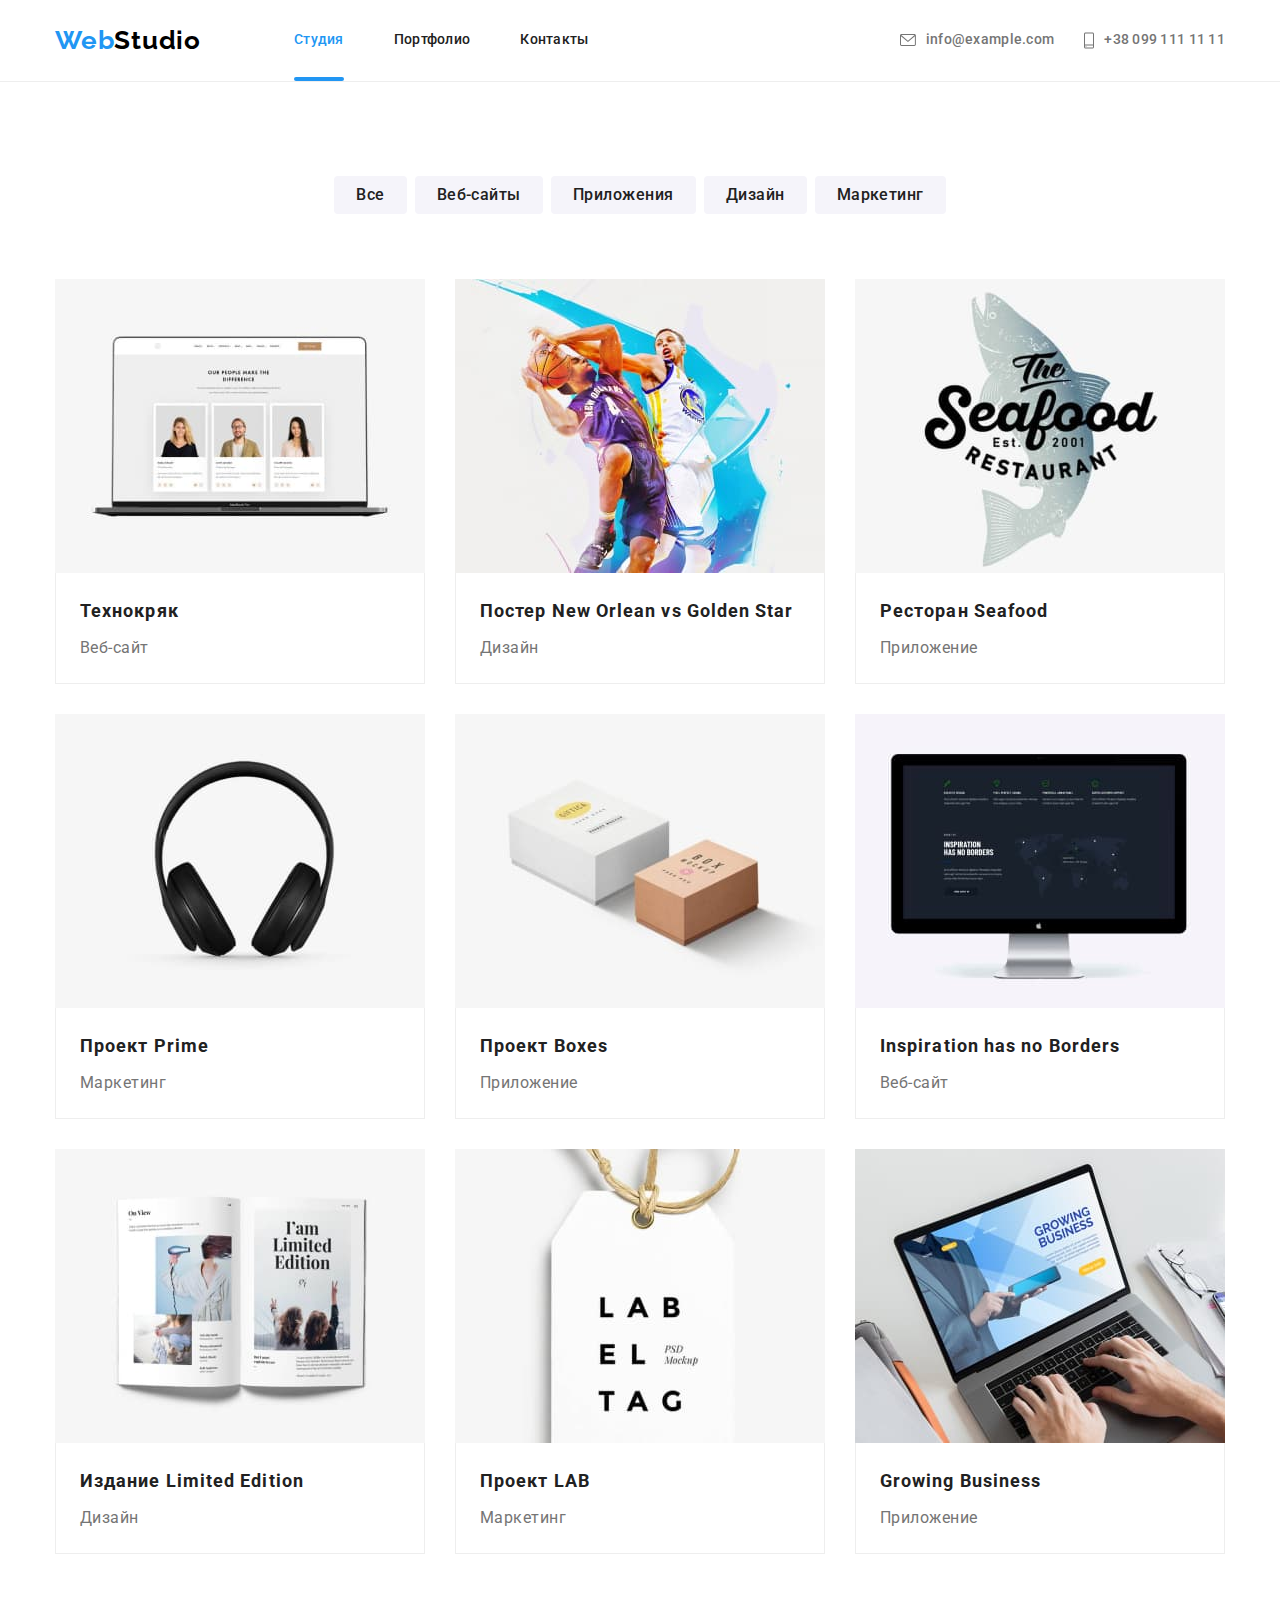
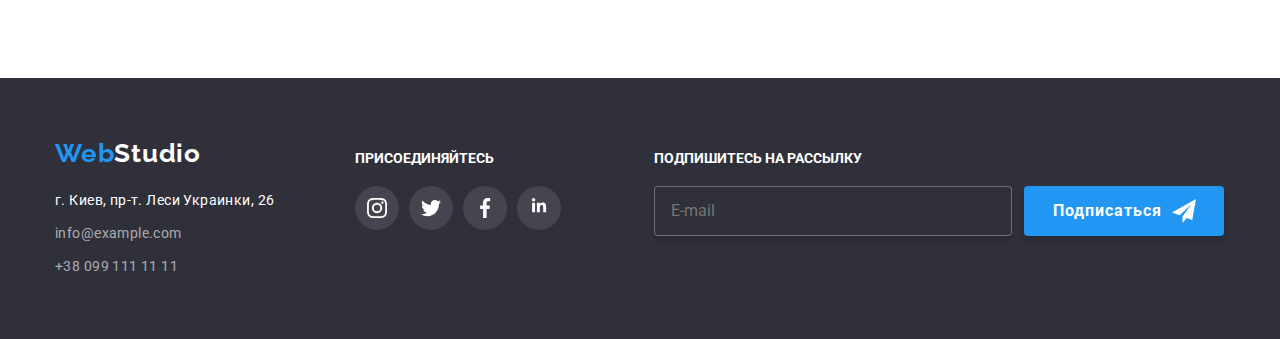
==== commit ea7b9547: "Update portfolio.html" ====
--- a/portfolio.html
+++ b/portfolio.html
@@ -15,13 +15,42 @@
         <header class="header">
             <div class="container">
                 <div class="flexbox">
+                    <a class="logolink is-open" href="./index.html"><span class="logolink__constanta">Web</span><span
+                            class="logolink__header">Studio</span></a>
+                    <button type="button" class="header__menu is-open" aria-expanded="false" data-menu-button>
+                        <svg width="40px" height="40px" aria-label="Переключатель мобильного меню"
+                            aria-controls="menu-container">
+                            <use class="icon-close" href="./images/icons.svg#icon-close"></use>
+                            <use class="icon-menu" href="./images/icons.svg#menu"></use>
+                        </svg>
+                    </button>
+                    <div class="header__menu-container" id="menu-container" data-menu>
+                        <div class="menu-mobile-navigation">
+                            <ul class="list">
+                                <li class="mob-items"><a class="mob-navigation" href="./index.html">Студия</a></li>
+                                <li class="mob-items"><a class="mob-navigation" href="./portfolio.html">Портфолио</a></li>
+                                <li class="mob-items"><a class="mob-navigation" href="Контакты">Контакты</a></li>
+                            </ul>
+                        </div>
+                        <div class="menu-mobile-contacts">
+                            <ul class="list">
+                                <li class="mob-item"><a class="mob-contacts" href="tel:+380991111111">+38 099 111 11 11</a></li>
+                                <li class="web-item"><a class="mail-contacts"
+                                        href="mailto:info@devstudio.com">info@devstudio.com</a></li>
+                            </ul>
+                            <ul class="web-list list">
+                                <li class="web-items"><a class="web-contacts" href="https://www.instagram.com">Instagram</a>
+                                <li class="web-items"><a class="web-contacts" href="https://twitter.com">Twitter</a>
+                                <li class="web-items"><a class="web-contacts" href="https://www.facebook.com">Facebook</a>
+                                <li class="web-items"><a class="web-contacts" href="https://linkedin.com/">Linkedln</a>
+                            </ul>
+                        </div>
+                    </div>
                     <nav class="navigation">
-                        <a class="logolink" href="./index.html"><span class="logolink__constanta">Web</span><span
-                                class="logolink__header">Studio</span></a>
                         <ul class="menu-nav list">
-                            <li class="menu-nav__item"><a class="menu-nav__link"
+                            <li class="menu-nav__item"><a class="menu-nav__link menu-nav__current"
                                     href="./index.html">Студия</a></li>
-                            <li class="menu-nav__item"><a class="menu-nav__link menu-nav__current" href="./portfolio.html">Портфолио</a></li>
+                            <li class="menu-nav__item"><a class="menu-nav__link" href="./portfolio.html">Портфолио</a></li>
                             <li class="menu-nav__item"><a class="menu-nav__link" href="Контакты">Контакты</a></li>
                         </ul>
                     </nav>
@@ -41,8 +70,8 @@
                     </ul>
                 </div>
             </div>
-        </header>   
-    </div>
+        </header>
+
     <main>
         <section class="portfolio section">
             <div class="container">
--- a/css/main.min.css
+++ b/css/main.min.css
@@ -1,2 +1,2 @@
-:root{--main-text-color: #757575;--color-text-nav: #212121;--color-accent: #2196f3;--background-color-main: #e5e5e5;--background-color: #2f303a;--background-buttons: #f5f4fa;--color-but-add: #fff;--color-icons: #afb1b8;--timing-function: cubic-bezier(0.4, 0, 0.2, 1);--logo-font: Raleway, sans-serif;--main-font: Roboto, sans-serif;--hover-button: #188ce8}body{font-family:var(--main-font);color:var(--main-text-color)}.list{padding:0px;margin:0px;list-style:none}.container{margin-left:auto;margin-right:auto;padding-left:15px;padding-right:15px}@media (min-width: 480px){.container{width:480px}}@media (min-width: 768px){.container{width:768px}}@media (min-width: 1200px){.container{width:1200px}}.section{padding-top:60px;padding-bottom:60px}@media (min-width: 1200px){.section{padding-top:94px;padding-bottom:94px}}.header{border-bottom:1px solid #eeeeee}.logolink{font-family:var(--logo-font);font-weight:700;font-size:26px;line-height:1.19;letter-spacing:0.03em;text-decoration:none}.logolink__constanta{color:var(--color-accent)}.logolink__header{color:#000}.flexbox{display:-webkit-box;display:-ms-flexbox;display:flex}.navigation,.contacts{display:-webkit-box;display:-ms-flexbox;display:flex;-webkit-box-align:center;-ms-flex-align:center;align-items:center}.menu-nav{display:-webkit-box;display:-ms-flexbox;display:flex;margin-left:93px;padding-left:0;margin-top:0px;margin-bottom:0px}.menu-nav__link{position:relative}.menu-nav .menu-nav__current::after{content:'';display:block;width:100%;height:4px;background-color:var(--color-accent);position:absolute;bottom:-1px;border-radius:2px;color:var(--color-accent)}.menu-nav .menu-nav__item:not(:last-child){margin-right:50px}.menu-nav .menu-nav__link{display:block;-webkit-box-align:center;-ms-flex-align:center;align-items:center;padding-top:32px;padding-bottom:32px;font-weight:500;font-size:14px;line-height:1.14;letter-spacing:0.02em;text-decoration:none;color:var(--color-text-nav);-webkit-transition-property:color;transition-property:color;-webkit-transition-duration:250ms;transition-duration:250ms;-webkit-transition-timing-function:var(--timing-function);transition-timing-function:var(--timing-function);-webkit-transition-delay:0ms;transition-delay:0ms}.menu-nav .menu-nav__link:hover,.menu-nav .menu-nav__link:focus{color:var(--color-accent)}.menu-nav .menu-nav__current{color:var(--color-accent)}.contacts{margin-left:auto;padding-left:0px;margin-top:0px;margin-bottom:0px}.contacts__icons{margin-right:10px}.contacts .contacts__item:not(:last-child){margin-right:30px}.contacts__link{padding-top:32px;padding-bottom:32px;display:-webkit-box;display:-ms-flexbox;display:flex;-webkit-box-align:center;-ms-flex-align:center;align-items:center}.contacts__link:hover .contacts__icons,.contacts__link:focus .contacts__icons{fill:var(--color-accent)}.contacts .contacts__link{font-style:normal;font-weight:500;font-size:14px;line-height:1.14;letter-spacing:0.02em;text-decoration:none;color:var(--main-text-color);-webkit-transition-property:color;transition-property:color;-webkit-transition-duration:250ms;transition-duration:250ms;-webkit-transition-timing-function:var(--timing-function);transition-timing-function:var(--timing-function);-webkit-transition-delay:0ms;transition-delay:0ms}.contacts .contacts__link:hover,.contacts .contacts__link:focus{color:var(--color-accent)}.contacts__icons{fill:var(--main-text-color);-webkit-transition-property:fill;transition-property:fill;-webkit-transition-duration:250ms;transition-duration:250ms;-webkit-transition-timing-function:var(--timing-function);transition-timing-function:var(--timing-function);-webkit-transition-delay:0ms;transition-delay:0ms}.hero{background-image:-webkit-gradient(linear, left top, left bottom, from(rgba(47,48,58,0.4)), to(rgba(47,48,58,0.4))),url("../images/background_hero.jpg");background-image:linear-gradient(to bottom, rgba(47,48,58,0.4), rgba(47,48,58,0.4)),url("../images/background_hero.jpg");background-repeat:no-repeat;background-position:50% 50%;background-size:cover;display:-webkit-box;display:-ms-flexbox;display:flex;-webkit-box-align:center;-ms-flex-align:center;align-items:center;-webkit-box-orient:vertical;-webkit-box-direction:normal;-ms-flex-direction:column;flex-direction:column;padding-top:200px;padding-bottom:200px}.hero__title{font-weight:900;font-size:44px;line-height:1.36;text-align:center;letter-spacing:0.06em;text-transform:uppercase;color:var(--color-but-add);margin-bottom:0px;margin-top:0px;padding-bottom:30px}.hero__button-open{font-weight:700;font-size:16px;line-height:1.875;letter-spacing:0.06em;background-color:var(--color-accent);color:var(--color-but-add);cursor:pointer;text-shadow:0px 4px 4px rgba(0,0,0,0.25);border-radius:4px;padding:10px 32px;-webkit-transition-property:background-color;transition-property:background-color;-webkit-transition-duration:250ms;transition-duration:250ms;-webkit-transition-timing-function:var(--timing-function);transition-timing-function:var(--timing-function);-webkit-transition-delay:0ms;transition-delay:0ms;border:none}.hero__button-open:hover,.hero__button-open:focus{background-color:var(--hover-button);cursor:pointer}.hero__backdrop{position:fixed;background-color:rgba(0,0,0,0.2);top:0;left:0;width:100%;height:100%;z-index:1;opacity:1;-webkit-transition:opacity;transition:opacity;-webkit-transition-duration:250ms;transition-duration:250ms;-webkit-transition-timing-function:var(--timing-function);transition-timing-function:var(--timing-function);-webkit-transition-delay:0ms;transition-delay:0ms}.hero__backdrop.is-hidden{opacity:0;pointer-events:none}.hero__backdrop.is-hidden .modal{-webkit-transform:translate(-50%, -50%) scale(0.1);transform:translate(-50%, -50%) scale(0.1)}.benefits__title{color:var(--color-text-nav);font-weight:700;font-size:14px;line-height:1.14;letter-spacing:0.03em;margin-top:0px;margin-bottom:0px;display:-webkit-box;display:-ms-flexbox;display:flex;-webkit-box-pack:center;-ms-flex-pack:center;justify-content:center}@media screen and (min-width: 768px){.benefits__title{-webkit-box-pack:start;-ms-flex-pack:start;justify-content:flex-start}}.benefits__text{font-size:14px;line-height:1.71;letter-spacing:0.03em;margin-top:10px;margin-bottom:0px}.benefits{padding-top:60px;padding-bottom:60px}@media screen and (min-width: 1200px){.benefits{padding-top:94px;padding-bottom:0px}}.benefits__list{display:-webkit-box;display:-ms-flexbox;display:flex;-webkit-box-orient:vertical;-webkit-box-direction:normal;-ms-flex-direction:column;flex-direction:column;padding:0px;margin:0px}@media screen and (min-width: 768px){.benefits__list{-webkit-box-orient:horizontal;-webkit-box-direction:normal;-ms-flex-direction:row;flex-direction:row;-ms-flex-wrap:wrap;flex-wrap:wrap}}@media screen and (min-width: 1200px){.benefits__list{-webkit-box-orient:horizontal;-webkit-box-direction:normal;-ms-flex-direction:row;flex-direction:row}}.benefits__item{width:450px}@media screen and (min-width: 768px){.benefits__item{width:354px}}@media screen and (min-width: 1200px){.benefits__item{width:270px}}.benefits__item:not(:last-child){margin-bottom:30px}@media screen and (min-width: 768px){.benefits__item:not(:last-child){margin-bottom:0px}}@media screen and (min-width: 1200px){.benefits__item:not(:last-child){margin-right:30px}}@media screen and (min-width: 768px) and (max-width: 1199px){.benefits__item:nth-child(-n+2){margin-bottom:30px}}@media screen and (min-width: 768px) and (max-width: 1199px){.benefits__item:nth-child(odd){margin-right:30px}}.benefits__icon{width:450px;height:120px;background-color:var(--background-buttons);border-radius:4px;margin-bottom:30px;display:-webkit-box;display:-ms-flexbox;display:flex;-webkit-box-align:center;-ms-flex-align:center;align-items:center;-webkit-box-pack:center;-ms-flex-pack:center;justify-content:center}@media screen and (min-width: 768px){.benefits__icon{width:354px}}@media screen and (min-width: 1200px){.benefits__icon{width:270px}}.about-us__list{display:-webkit-box;display:-ms-flexbox;display:flex;margin-top:0px;margin-bottom:0px;padding:0px}.about-us__title{margin-top:0px;margin-bottom:50px;font-weight:700;font-size:36px;line-height:1.16;text-align:center;letter-spacing:0.03em;color:var(--color-text-nav)}.about-us__list li:not(:last-child){margin-right:30px}.footer__contact-list{margin-top:0px;padding:0px;margin-bottom:0px}.about-us__box{background:rgba(47,48,58,0.8);position:absolute;bottom:0;width:370px;height:70px;font-weight:bold;font-size:14px;line-height:16px;letter-spacing:0.03em;color:var(--color-but-add);display:-webkit-box;display:-ms-flexbox;display:flex;-webkit-box-align:center;-ms-flex-align:center;align-items:center;-webkit-box-pack:center;-ms-flex-pack:center;justify-content:center}.about-us__item{position:relative}.about-us{display:none}@media screen and (min-width: 1200px){.about-us{display:-webkit-box;display:-ms-flexbox;display:flex}}.team__item{width:450px;background-color:var(--color-but-add);border:none;-webkit-box-shadow:0px 1px 3px rgba(0,0,0,0.12),0px 1px 1px rgba(0,0,0,0.14),0px 2px 1px rgba(0,0,0,0.2);box-shadow:0px 1px 3px rgba(0,0,0,0.12),0px 1px 1px rgba(0,0,0,0.14),0px 2px 1px rgba(0,0,0,0.2);border-radius:0px 0px 4px 4px}@media screen and (min-width: 768px){.team__item{width:354px}}@media screen and (min-width: 1200px){.team__item{width:270px}}.team__item:not(:last-child){margin-bottom:30px}@media screen and (min-width: 768px){.team__item:not(:last-child){margin-bottom:0px}}@media screen and (min-width: 1200px){.team__item:not(:last-child){margin-right:30px;margin-bottom:0px}}@media screen and (min-width: 768px) and (max-width: 1199px){.team .team__item:nth-child(-n+2){margin-bottom:30px}}@media screen and (min-width: 768px) and (max-width: 1199px){.team .team__item:nth-child(odd){margin-right:30px}}.team .team__list{display:-webkit-box;display:-ms-flexbox;display:flex;-webkit-box-orient:vertical;-webkit-box-direction:normal;-ms-flex-direction:column;flex-direction:column;-ms-flex-wrap:nowrap;flex-wrap:nowrap;padding-left:0px;margin-top:0px;margin-bottom:0px}@media screen and (min-width: 768px){.team .team__list{-webkit-box-orient:horizontal;-webkit-box-direction:normal;-ms-flex-direction:row;flex-direction:row;-ms-flex-wrap:wrap;flex-wrap:wrap}}.team__icons-list{display:-webkit-box;display:-ms-flexbox;display:flex;-webkit-box-pack:center;-ms-flex-pack:center;justify-content:center;-webkit-box-align:center;-ms-flex-align:center;align-items:center;padding:16px 32px 0px 32px}.team__icons-item+.team__icons-item{margin-left:10px}.team__links{display:-webkit-box;display:-ms-flexbox;display:flex;-webkit-box-align:center;-ms-flex-align:center;align-items:center;-webkit-box-pack:center;-ms-flex-pack:center;justify-content:center;width:44px;height:44px;border-radius:50%;-webkit-transition-property:background-color;transition-property:background-color;-webkit-transition-duration:250ms;transition-duration:250ms;-webkit-transition-timing-function:var(--timing-function);transition-timing-function:var(--timing-function);-webkit-transition-delay:0ms;transition-delay:0ms}.team__links:hover,.team__links:focus{background-color:var(--color-accent)}.team__links .team__icons{fill:var(--color-icons);-webkit-transition-property:fill;transition-property:fill;-webkit-transition-duration:250ms;transition-duration:250ms;-webkit-transition-timing-function:var(--timing-function);transition-timing-function:var(--timing-function);-webkit-transition-delay:0ms;transition-delay:0ms}.team__links:hover .team__icons,.team__links:focus .team__icons{fill:var(--color-but-add)}.team__title{font-weight:700;font-size:36px;line-height:1.12;text-align:center;letter-spacing:0.03em;color:var(--color-text-nav);margin-top:0px;margin-bottom:30px}@media screen and (min-width: 1200px){.team__title{margin-bottom:50px}}.team{background-color:var(--background-buttons)}.team__box{padding-top:30px;padding-bottom:30px}.team__name{font-weight:500;font-size:16px;line-height:1.187;letter-spacing:0.03em;color:var(--color-text-nav);margin-top:0px;margin-bottom:0px;text-align:center;padding-bottom:10px}.team__position{font-size:16px;line-height:1.187;letter-spacing:0.03em;margin-top:0px;margin-bottom:0px;text-align:center}.client__title{color:var(--color-text-nav);font-weight:bold;font-size:36px;line-height:42px;text-align:center;letter-spacing:1.17;margin-top:0px;margin-bottom:30px}@media screen and (min-width: 1200px){.client__title{margin-bottom:50px}}.client__list{display:-webkit-box;display:-ms-flexbox;display:flex;-ms-flex-wrap:wrap;flex-wrap:wrap;padding:0px;margin:0px}@media screen and (min-width: 1200px){.client__item+.client__item{margin-left:30px}}.client__item:nth-child(odd){margin-right:30px}@media screen and (min-width: 768px){.client__item:nth-child(odd){margin-right:0px}}.client__item:nth-child(-n+4){margin-bottom:30px}@media screen and (min-width: 768px){.client__item:nth-child(-n+4){margin-bottom:0px}}@media screen and (min-width: 768px) and (max-width: 1199px){.client__item:nth-child(-n+3){margin-bottom:30px}}@media screen and (min-width: 768px) and (max-width: 1199px){.client__item:nth-child(3n+1){margin-right:30px}}@media screen and (min-width: 768px) and (max-width: 1199px){.client__item:nth-child(3n+2){margin-right:30px}}.client__icon{fill:var(--color-icons);-webkit-transition-property:fill;transition-property:fill;-webkit-transition-duration:250ms;transition-duration:250ms;-webkit-transition-timing-function:var(--timing-function);transition-timing-function:var(--timing-function);-webkit-transition-delay:0ms;transition-delay:0ms}.client__item{display:-webkit-box;display:-ms-flexbox;display:flex}.client__link{width:210px;height:92px;border:1px solid var(--color-icons);border-radius:4px;-webkit-transition-property:fill, border;transition-property:fill, border;-webkit-transition-duration:250ms;transition-duration:250ms;-webkit-transition-timing-function:var;transition-timing-function:var;-webkit-transition-delay:0ms;transition-delay:0ms;display:-webkit-box;display:-ms-flexbox;display:flex;-webkit-box-align:center;-ms-flex-align:center;align-items:center;-webkit-box-pack:center;-ms-flex-pack:center;justify-content:center}@media screen and (min-width: 768px){.client__link{width:226px}}@media screen and (min-width: 1200px){.client__link{width:170px}}.client__link:hover,.client__link:focus{fill:var(--color-accent);border:1px solid var(--color-accent)}.client__link:hover .client__icon,.client__link:focus .client__icon{fill:var(--color-accent)}.footer{background-color:var(--background-color);padding-top:60px;padding-bottom:60px}.footer__link{color:rgba(255,255,255,0.6);text-decoration:none;font-style:normal;font-weight:400;font-size:14px;line-height:1.71;letter-spacing:0.03em}.footer__mail-item{margin-top:9px}.footer__tel-item{margin-top:9px}.footer__address-item{margin-top:20px}.footer .footer__address-link{font-style:normal;color:var(--color-but-add);font-family:var(--main-font);font-size:14px;line-height:1.71;letter-spacing:0.03em;text-decoration:none}.footer__join{margin-top:60px}@media screen and (min-width: 768px){.footer__join{margin-left:165px;margin-top:0px;display:-webkit-box;display:-ms-flexbox;display:flex;-ms-flex-item-align:start;align-self:flex-start}}@media screen and (min-width: 1200px){.footer__join{margin-left:81px;margin-top:12px}}.footer__join-tittle{color:var(--color-but-add);font-style:normal;font-weight:bold;font-size:14px;line-height:16px;letter-spacing:1.143;margin-top:0px;margin-bottom:20px;display:-webkit-box;display:-ms-flexbox;display:flex;-webkit-box-align:center;-ms-flex-align:center;align-items:center;-webkit-box-pack:center;-ms-flex-pack:center;justify-content:center}@media screen and (min-width: 1200px){.footer__join-tittle{-webkit-box-pack:start;-ms-flex-pack:start;justify-content:flex-start}}.footer__join-list{display:-webkit-box;display:-ms-flexbox;display:flex;-webkit-box-align:center;-ms-flex-align:center;align-items:center;padding:0px;margin:0px}.footer__join-link{display:-webkit-box;display:-ms-flexbox;display:flex;-webkit-box-align:center;-ms-flex-align:center;align-items:center;-webkit-box-pack:center;-ms-flex-pack:center;justify-content:center;width:44px;height:44px;border-radius:50%;background-color:rgba(255,255,255,0.1);-webkit-transition-property:background-color;transition-property:background-color;-webkit-transition-duration:250ms;transition-duration:250ms;-webkit-transition-timing-function:var(--timing-function);transition-timing-function:var(--timing-function);-webkit-transition-delay:0ms;transition-delay:0ms}.footer__join-link:hover,.footer__join-link:focus{background-color:var(--color-accent)}.footer__join-item+.footer__join-item{margin-left:10px}.footer__join-icons{fill:var(--color-but-add)}.footer__list{padding:0px;margin:0px;display:-webkit-box;display:-ms-flexbox;display:flex;-webkit-box-orient:vertical;-webkit-box-direction:normal;-ms-flex-direction:column;flex-direction:column;-webkit-box-align:center;-ms-flex-align:center;align-items:center}@media screen and (min-width: 768px){.footer__list{-webkit-box-orient:horizontal;-webkit-box-direction:normal;-ms-flex-direction:row;flex-direction:row;-ms-flex-wrap:wrap;flex-wrap:wrap}}@media screen and (min-width: 1200px){.footer__list{-webkit-box-align:start;-ms-flex-align:start;align-items:flex-start}}.footer__submit{width:200px;height:50px;-webkit-box-shadow:0px 4px 4px rgba(0,0,0,0.15);box-shadow:0px 4px 4px rgba(0,0,0,0.15);border-radius:4px;background:var(--color-accent);cursor:pointer;border:none;margin-top:20px}@media screen and (min-width: 1200px){.footer__submit{margin-left:12px;margin-top:0px}}.footer__submit:hover,.footer__submit:focus{background-color:var(--hover-button);cursor:pointer}.footer__mailing{margin-top:60px}@media screen and (min-width: 768px){.footer__mailing{margin-left:150px}}@media screen and (min-width: 1200px){.footer__mailing{margin-left:93px;-ms-flex-item-align:start;align-self:flex-start;margin-top:12px}}.footer__submit-icon{margin-left:10px}.footer__submit-text{font-weight:700;font-size:16px;line-height:1.875;letter-spacing:0.06em;color:var(--color-but-add)}.footer__mailing-input input{width:450px;height:50px;background:var(--background-color);border:1px solid rgba(255,255,255,0.3);-webkit-box-shadow:0px 4px 4px rgba(0,0,0,0.15);box-shadow:0px 4px 4px rgba(0,0,0,0.15);border-radius:4px;padding-left:16px;color:var(--color-but-add);outline:none}@media screen and (min-width: 1200px){.footer__mailing-input input{width:358px}}.footer__mailing-form{display:-webkit-box;display:-ms-flexbox;display:flex;-webkit-box-orient:vertical;-webkit-box-direction:normal;-ms-flex-direction:column;flex-direction:column;-webkit-box-align:center;-ms-flex-align:center;align-items:center}@media screen and (min-width: 1200px){.footer__mailing-form{-webkit-box-orient:horizontal;-webkit-box-direction:normal;-ms-flex-direction:row;flex-direction:row}}.but-list{display:-webkit-box;display:-ms-flexbox;display:flex;-webkit-box-align:center;-ms-flex-align:center;align-items:center;-webkit-box-pack:center;-ms-flex-pack:center;justify-content:center}.logolink__footer{color:var(--color-but-add)}.footer .contacts-link{font-style:normal;font-weight:500;font-size:14px;line-height:1.14;letter-spacing:0.02em;text-decoration:none;color:var(--main-text-color);-webkit-transition-property:color;transition-property:color;-webkit-transition-duration:250ms;transition-duration:250ms;-webkit-transition-timing-function:var(--timing-function);transition-timing-function:var(--timing-function);-webkit-transition-delay:0ms;transition-delay:0ms}.footer__contact,.footer__contact-list{display:-webkit-box;display:-ms-flexbox;display:flex;-webkit-box-orient:vertical;-webkit-box-direction:normal;-ms-flex-direction:column;flex-direction:column;-webkit-box-align:center;-ms-flex-align:center;align-items:center}@media screen and (min-width: 1200px){.footer__contact,.footer__contact-list{-webkit-box-align:start;-ms-flex-align:start;align-items:flex-start}}@media screen and (min-width: 768px){.footer__contact{margin-left:61px}}@media screen and (min-width: 1200px){.footer__contact{margin-left:0px}}.modal{position:absolute;top:50%;left:50%;-webkit-transform:translate(-50%, -50%) scale(1);transform:translate(-50%, -50%) scale(1);width:528px;height:591px;background-color:var(--color-but-add);-webkit-box-shadow:0px 1px 3px rgba(0,0,0,0.12),0px 1px 1px rgba(0,0,0,0.14),0px 2px 1px rgba(0,0,0,0.2);box-shadow:0px 1px 3px rgba(0,0,0,0.12),0px 1px 1px rgba(0,0,0,0.14),0px 2px 1px rgba(0,0,0,0.2);border-radius:4px;-webkit-transition-property:-webkit-transform;transition-property:-webkit-transform;transition-property:transform;transition-property:transform, -webkit-transform;-webkit-transition-duration:250ms;transition-duration:250ms;-webkit-transition-timing-function:var(--timing-function);transition-timing-function:var(--timing-function);-webkit-transition-delay:0ms;transition-delay:0ms}.modal__button-close{width:30px;height:30px;position:absolute;top:8px;right:8px;border:none;background-color:var(--color-but-add);padding:0px;cursor:pointer;border:1px solid rgba(0,0,0,0.1);border-radius:50%;padding:6px}.modal__button-close:hover .modal__icon-close{fill:var(--color-accent)}.modal__icon-close{-webkit-transition-property:fill;transition-property:fill;-webkit-transition-duration:250ms;transition-duration:250ms;-webkit-transition-timing-function:var(--timing-function);transition-timing-function:var(--timing-function);-webkit-transition-delay:0ms;transition-delay:0ms}.modal__title{font-weight:bold;font-size:20px;line-height:1.15;text-align:center;letter-spacing:0.03em;color:var(--color-text-nav);margin-bottom:12px;margin-top:0px}.modal__area{padding:40px}textarea{resize:none}.modal__form{margin-bottom:10px;display:-webkit-box;display:-ms-flexbox;display:flex;-webkit-box-orient:vertical;-webkit-box-direction:normal;-ms-flex-direction:column;flex-direction:column}.modal__form input{border:1px solid rgba(33,33,33,0.2);border-radius:4px;height:40px;padding:11px 0px 11px 42px;outline:none;-webkit-transition-property:border;transition-property:border;-webkit-transition-duration:250ms;transition-duration:250ms;-webkit-transition-timing-function:var(--timing-function);transition-timing-function:var(--timing-function);-webkit-transition-delay:0ms;transition-delay:0ms}.modal__form input:focus{border:1px solid var(--color-accent);cursor:pointer}.modal__form label{margin-bottom:4px}.modal__checkbox label{display:-webkit-box;display:-ms-flexbox;display:flex;-webkit-box-align:center;-ms-flex-align:center;align-items:center;cursor:pointer}.modal__checkbox-input{visibility:hidden}.modal__checkbox-input:checked+.modal__checkbox-icon{border-color:var(--color-accent);background-color:var(--color-accent);background-image:url("../images/check.svg");background-size:cover}.modal__checkbox-icon{display:inline-block;width:16px;height:15px;border:2px solid var(--color-text-nav);border-radius:4px}.modal__checkbox{margin-bottom:30px}.modal__checkbox-text{font-weight:400;font-size:14px;line-height:1.71;letter-spacing:0.03em;margin-left:8px}.modal__checkbox-link{color:var(--color-accent);text-decoration-skip-ink:none}.modal__button-submit{display:-webkit-box;display:-ms-flexbox;display:flex;-webkit-box-pack:center;-ms-flex-pack:center;justify-content:center;-webkit-box-align:center;-ms-flex-align:center;align-items:center;width:200px;height:50px;background:var(--color-accent);-webkit-box-shadow:0px 4px 4px rgba(0,0,0,0.15);box-shadow:0px 4px 4px rgba(0,0,0,0.15);border-radius:4px;color:var(--color-but-add);font-family:var(--main-font);font-weight:bold;font-size:16px;line-height:1.875;letter-spacing:0.06em;border:none}.modal__button-submit:hover,.modal__button-submit:focus{background-color:var(--hover-button);cursor:pointer}.modal__comment{display:-webkit-box;display:-ms-flexbox;display:flex;-webkit-box-orient:vertical;-webkit-box-direction:normal;-ms-flex-direction:column;flex-direction:column;margin-bottom:20px}.modal__comment label{padding-bottom:4px}.modal__comment textarea{padding:12px 16px;border:1px solid rgba(33,33,33,0.2);border-radius:4px;outline:none;-webkit-transition-property:border;transition-property:border;-webkit-transition-duration:250ms;transition-duration:250ms;-webkit-transition-timing-function:var(--timing-function);transition-timing-function:var(--timing-function);-webkit-transition-delay:0ms;transition-delay:0ms}.modal__comment textarea:focus{border:1px solid var(--color-accent)}.modal__comment textarea::-webkit-input-placeholder{font-size:12px;line-height:1.17;letter-spacing:0.01em;color:rgba(117,117,117,0.5)}.modal__comment textarea:-ms-input-placeholder{font-size:12px;line-height:1.17;letter-spacing:0.01em;color:rgba(117,117,117,0.5)}.modal__comment textarea::-ms-input-placeholder{font-size:12px;line-height:1.17;letter-spacing:0.01em;color:rgba(117,117,117,0.5)}.modal__comment textarea::placeholder{font-size:12px;line-height:1.17;letter-spacing:0.01em;color:rgba(117,117,117,0.5)}.modal__submit{display:-webkit-box;display:-ms-flexbox;display:flex;-webkit-box-pack:center;-ms-flex-pack:center;justify-content:center}.modal__icons{position:absolute;top:11px;left:12px;fill:var(--color-text-nav);-webkit-transition-property:fill;transition-property:fill;-webkit-transition-duration:250ms;transition-duration:250ms;-webkit-transition-timing-function:var(--timing-function);transition-timing-function:var(--timing-function);-webkit-transition-delay:0ms;transition-delay:0ms}.modal__input{position:relative;display:-webkit-box;display:-ms-flexbox;display:flex;-webkit-box-orient:vertical;-webkit-box-direction:normal;-ms-flex-direction:column;flex-direction:column}.modal__input input:focus ~ .modal__icons{fill:var(--color-accent)}.modal__form-name{font-weight:400;font-size:12px;line-height:1.17;letter-spacing:0.01em}.portfolio__button-list{padding:0px;margin-top:0px;margin-bottom:0px;display:-webkit-box;display:-ms-flexbox;display:flex;-webkit-box-pack:center;-ms-flex-pack:center;justify-content:center;-webkit-box-orient:horizontal;-webkit-box-direction:normal;-ms-flex-direction:row;flex-direction:row;-ms-flex-wrap:wrap;flex-wrap:wrap;-webkit-box-pack:start;-ms-flex-pack:start;justify-content:flex-start}.portfolio__button-list .portfolio__button{font-family:var(--main-font);color:var(--color-text-nav);background-color:var(--background-buttons);font-weight:500;font-size:16px;line-height:1.625;letter-spacing:0.03em;cursor:pointer;border-radius:4px;border:transparent;padding:6px 22px;-webkit-transition-property:color, background-color, -webkit-box-shadow;transition-property:color, background-color, -webkit-box-shadow;transition-property:color, background-color, box-shadow;transition-property:color, background-color, box-shadow, -webkit-box-shadow;-webkit-transition-duration:250ms;transition-duration:250ms;-webkit-transition-timing-function:var(--timing-function);transition-timing-function:var(--timing-function);-webkit-transition-delay:0ms;transition-delay:0ms}.portfolio__button-list .portfolio__button:hover,.portfolio__button-list .portfolio__button:focus{-webkit-box-shadow:0px 3px 1px rgba(0,0,0,0.1),0px 1px 2px rgba(0,0,0,0.08),0px 2px 2px rgba(0,0,0,0.12);box-shadow:0px 3px 1px rgba(0,0,0,0.1),0px 1px 2px rgba(0,0,0,0.08),0px 2px 2px rgba(0,0,0,0.12);color:var(--color-but-add);background-color:var(--color-accent)}.portfolio__button-item:not(:last-child){margin-right:8px}.portfolio__button-item:nth-child(-n+3){margin-bottom:15px}.portfolio__link{text-decoration:none}.portfolio__link:hover .portfolio__card-text{-webkit-transform:translateY(0%);transform:translateY(0%)}.portfolio__link .portfolio__card{-webkit-transition-property:-webkit-box-shadow;transition-property:-webkit-box-shadow;transition-property:box-shadow;transition-property:box-shadow, -webkit-box-shadow;-webkit-transition-duration:250ms;transition-duration:250ms;-webkit-transition-timing-function:var(--timing-function);transition-timing-function:var(--timing-function);-webkit-transition-delay:0ms;transition-delay:0ms}.portfolio__link .portfolio__card:hover .portfolio__card{-webkit-box-shadow:0px 1px 1px rgba(0,0,0,0.12),0px 4px 4px rgba(0,0,0,0.06),1px 4px 6px rgba(0,0,0,0.16);box-shadow:0px 1px 1px rgba(0,0,0,0.12),0px 4px 4px rgba(0,0,0,0.06),1px 4px 6px rgba(0,0,0,0.16)}.portfolio__card-actions{position:relative;overflow:hidden}.portfolio__card-text{display:-webkit-box;display:-ms-flexbox;display:flex;padding-left:24px;padding-right:24px;-ms-flex-wrap:wrap;flex-wrap:wrap;-webkit-box-align:center;-ms-flex-align:center;align-items:center;position:absolute;background:rgba(33,150,243,0.9);color:var(--color-but-add);width:100%;height:100%;bottom:0;font-weight:400;font-size:18px;line-height:1.56;letter-spacing:0.03em;-webkit-transform:translateY(101%);transform:translateY(101%);-webkit-transition-property:-webkit-transform;transition-property:-webkit-transform;transition-property:transform;transition-property:transform, -webkit-transform;-webkit-transition-duration:250ms;transition-duration:250ms;-webkit-transition-timing-function:var(--timing-function);transition-timing-function:var(--timing-function);-webkit-transition-delay:0ms;transition-delay:0ms}.portfolio__list{display:-webkit-box;display:-ms-flexbox;display:flex;-ms-flex-wrap:wrap;flex-wrap:wrap;padding:0px;margin-top:40px;margin-bottom:0px}@media screen and (min-width: 768px){.portfolio__list{margin-top:30px}}@media screen and (min-width: 1200px){.portfolio__list{margin-top:50px}}.portfolio__list .portfolio__title{font-weight:700;font-size:18px;line-height:2;letter-spacing:0.06em;color:var(--color-text-nav);margin-top:0px;margin-bottom:0px}.portfolio__list .portfolio__type{font-size:16px;line-height:1.875;letter-spacing:0.03em;padding:0px;margin-top:0px;margin-bottom:0px;padding-top:4px;color:var(--main-text-color)}.portfolio__box{padding:20px 24px;border-bottom:1px solid #eeeeee;border-left:1px solid #eeeeee;border-right:1px solid #eeeeee}.portfolio__item:not(:last-child){margin-bottom:30px}.hidden{display:none}.portfolio__card{width:450px}
+:root{--main-text-color: #757575;--color-text-nav: #212121;--color-accent: #2196f3;--background-color-main: #e5e5e5;--background-color: #2f303a;--background-buttons: #f5f4fa;--color-but-add: #fff;--color-icons: #afb1b8;--timing-function: cubic-bezier(0.4, 0, 0.2, 1);--logo-font: Raleway, sans-serif;--main-font: Roboto, sans-serif;--hover-button: #188ce8}body{font-family:var(--main-font);color:var(--main-text-color)}img{display:block}.list{padding:0px;margin:0px;list-style:none}.container{margin-left:auto;margin-right:auto;padding-left:15px;padding-right:15px;max-width:320px}@media screen and (min-width: 480px){.container{max-width:480px}}@media screen and (min-width: 768px){.container{max-width:768px}}@media screen and (min-width: 1200px){.container{max-width:1200px}}.section{padding-top:60px;padding-bottom:60px}@media (min-width: 1200px){.section{padding-top:94px;padding-bottom:94px}}.header{border-bottom:1px solid #eeeeee;position:relative}.logolink{font-family:var(--logo-font);font-weight:700;font-size:26px;line-height:1.19;letter-spacing:0.03em;text-decoration:none}.logolink__constanta{color:var(--color-accent)}.logolink__header{color:#000}.flexbox{display:-webkit-box;display:-ms-flexbox;display:flex;-webkit-box-align:center;-ms-flex-align:center;align-items:center;-webkit-box-pack:justify;-ms-flex-pack:justify;justify-content:space-between}.navigation,.contacts{display:-webkit-box;display:-ms-flexbox;display:flex;-webkit-box-align:center;-ms-flex-align:center;align-items:center}.navigation{display:none}@media screen and (min-width: 768px){.navigation{display:-webkit-box;display:-ms-flexbox;display:flex}}.menu-nav{padding-left:0;margin-top:0px;margin-bottom:0px;display:-webkit-box;display:-ms-flexbox;display:flex;-webkit-box-orient:horizontal;-webkit-box-direction:normal;-ms-flex-direction:row;flex-direction:row;margin-left:88px}@media screen and (min-width: 1200px){.menu-nav{margin-left:93px}}.menu-nav__link{position:relative}.menu-nav .menu-nav__current::after{content:'';display:block;width:100%;height:4px;background-color:var(--color-accent);position:absolute;bottom:-1px;border-radius:2px;color:var(--color-accent)}.menu-nav .menu-nav__item:not(:last-child){margin-right:50px}.menu-nav .menu-nav__link{display:block;-webkit-box-align:center;-ms-flex-align:center;align-items:center;padding-top:32px;padding-bottom:32px;font-weight:500;font-size:14px;line-height:1.14;letter-spacing:0.02em;text-decoration:none;color:var(--color-text-nav);-webkit-transition-property:color;transition-property:color;-webkit-transition-duration:250ms;transition-duration:250ms;-webkit-transition-timing-function:var(--timing-function);transition-timing-function:var(--timing-function);-webkit-transition-delay:0ms;transition-delay:0ms}.menu-nav .menu-nav__link:hover,.menu-nav .menu-nav__link:focus{color:var(--color-accent)}.menu-nav .menu-nav__current{color:var(--color-accent)}.contacts{margin-left:auto;padding-left:0px;margin-top:0px;margin-bottom:0px;display:none}@media screen and (min-width: 768px){.contacts{display:-webkit-box;display:-ms-flexbox;display:flex;-webkit-box-orient:vertical;-webkit-box-direction:normal;-ms-flex-direction:column;flex-direction:column;-webkit-box-align:start;-ms-flex-align:start;align-items:flex-start}}@media screen and (min-width: 1200px){.contacts{display:-webkit-box;display:-ms-flexbox;display:flex;-webkit-box-orient:horizontal;-webkit-box-direction:normal;-ms-flex-direction:row;flex-direction:row}}.contacts__icons{margin-right:10px}@media screen and (min-width: 1200px){.contacts .contacts__item:not(:last-child){margin-right:30px}}.contacts__link{padding-top:5px;padding-bottom:5px;display:-webkit-box;display:-ms-flexbox;display:flex;-webkit-box-align:center;-ms-flex-align:center;align-items:center}@media screen and (min-width: 1200px){.contacts__link{padding-top:32px;padding-bottom:32px}}.contacts__link:hover .contacts__icons,.contacts__link:focus .contacts__icons{fill:var(--color-accent)}.contacts .contacts__link{font-style:normal;font-weight:500;font-size:14px;line-height:1.14;letter-spacing:0.02em;text-decoration:none;color:var(--main-text-color);-webkit-transition-property:color;transition-property:color;-webkit-transition-duration:250ms;transition-duration:250ms;-webkit-transition-timing-function:var(--timing-function);transition-timing-function:var(--timing-function);-webkit-transition-delay:0ms;transition-delay:0ms}.contacts .contacts__link:hover,.contacts .contacts__link:focus{color:var(--color-accent)}.contacts__icons{fill:var(--main-text-color);-webkit-transition-property:fill;transition-property:fill;-webkit-transition-duration:250ms;transition-duration:250ms;-webkit-transition-timing-function:var(--timing-function);transition-timing-function:var(--timing-function);-webkit-transition-delay:0ms;transition-delay:0ms}.header__menu{display:-webkit-inline-box;display:-ms-inline-flexbox;display:inline-flex;border:none;background-color:var(--color-but-add);margin:0px;padding:0px;z-index:1}@media screen and (min-width: 768px){.header__menu{display:none}}.header__menu .icon-menu{display:none}.header__menu.is-open .icon-menu{display:block}.header__menu.is-open .icon-close{display:none}.header__menu-container{display:none;background-color:var(--color-but-add);padding:0px 15px 48px 40px;width:100%;position:absolute;left:0;top:0%;height:796px}.header__menu-container.is-open{display:block}@media screen and (min-width: 768px){.header__menu-container{display:none}}.mob-navigation{display:-webkit-box;display:-ms-flexbox;display:flex;-webkit-box-orient:vertical;-webkit-box-direction:normal;-ms-flex-direction:column;flex-direction:column;text-decoration:none;font-weight:500;font-size:40px;line-height:47px;letter-spacing:0.02em;color:var(--color-text-nav)}.mob-navigation:hover,.mob-navigation:focus{color:var(--color-accent)}.mob-items:first-child{margin-top:48px}.mob-items:not(:last-child){margin-bottom:32px}.mob-contacts{text-decoration:none;font-weight:500;font-size:34px;line-height:40px;letter-spacing:0.02em;color:var(--color-accent);margin-top:302px}.mail-contacts{text-decoration:none;font-weight:500;font-size:24px;line-height:28px;letter-spacing:0.02em;color:var(--main-text-color)}.web-contacts{text-decoration:none;color:var(--color-accent);font-weight:500;font-size:18px;line-height:22px;letter-spacing:0.02em;padding-top:10px;padding-bottom:10px;padding-right:10px}.web-items:not(:last-child){border-right:1px solid rgba(33,33,33,0.2)}.web-items:nth-child(n+2){padding-left:10px}.web-list{display:-webkit-box;display:-ms-flexbox;display:flex;-webkit-box-orient:horizontal;-webkit-box-direction:normal;-ms-flex-direction:row;flex-direction:row;margin-top:64px}.mob-item{margin-top:302px;margin-bottom:32px}.header__menu:focus .icon-menu,.header__menu:hover .icon-menu,.header__menu:focus .icon-close,.header__menu:hover .icon-close{fill:var(--color-accent)}.hero{background-image:-webkit-gradient(linear, left top, left bottom, from(rgba(47,48,58,0.4)), to(rgba(47,48,58,0.4))),url("../images/background_hero.jpg");background-image:linear-gradient(to bottom, rgba(47,48,58,0.4), rgba(47,48,58,0.4)),url("../images/background_hero.jpg");background-repeat:no-repeat;background-position:50% 50%;background-size:cover;display:-webkit-box;display:-ms-flexbox;display:flex;-webkit-box-align:center;-ms-flex-align:center;align-items:center;-webkit-box-orient:vertical;-webkit-box-direction:normal;-ms-flex-direction:column;flex-direction:column;padding-top:200px;padding-bottom:200px}.hero__title{font-weight:900;line-height:1.36;text-align:center;letter-spacing:0.06em;text-transform:uppercase;color:var(--color-but-add);margin-bottom:0px;margin-top:0px;padding-bottom:30px;font-size:26px}@media screen and (min-width: 1200px){.hero__title{font-size:44px}}.hero__button-open{font-weight:700;font-size:16px;line-height:1.875;letter-spacing:0.06em;background-color:var(--color-accent);color:var(--color-but-add);cursor:pointer;text-shadow:0px 4px 4px rgba(0,0,0,0.25);border-radius:4px;padding:10px 32px;-webkit-transition-property:background-color;transition-property:background-color;-webkit-transition-duration:250ms;transition-duration:250ms;-webkit-transition-timing-function:var(--timing-function);transition-timing-function:var(--timing-function);-webkit-transition-delay:0ms;transition-delay:0ms;border:none}.hero__button-open:hover,.hero__button-open:focus{background-color:var(--hover-button);cursor:pointer}.hero__backdrop{position:fixed;background-color:rgba(0,0,0,0.2);top:0;left:0;width:100%;height:100%;z-index:1;opacity:1;-webkit-transition:opacity;transition:opacity;-webkit-transition-duration:250ms;transition-duration:250ms;-webkit-transition-timing-function:var(--timing-function);transition-timing-function:var(--timing-function);-webkit-transition-delay:0ms;transition-delay:0ms;padding:93px 15px 94px 15px;overflow-y:scroll}@media screen and (min-width: 768px) and (max-width: 1199px){.hero__backdrop{padding:208px 159px 207px 159px}}.hero__backdrop.is-hidden{opacity:0;pointer-events:none}.hero__backdrop.is-hidden .modal{-webkit-transform:translate(-50%, -50%) scale(0.1);transform:translate(-50%, -50%) scale(0.1)}.benefits__title{color:var(--color-text-nav);font-weight:700;font-size:14px;line-height:1.14;letter-spacing:0.03em;margin-top:0px;margin-bottom:0px;display:-webkit-box;display:-ms-flexbox;display:flex;-webkit-box-pack:center;-ms-flex-pack:center;justify-content:center}@media screen and (min-width: 768px){.benefits__title{-webkit-box-pack:start;-ms-flex-pack:start;justify-content:flex-start}}.benefits__text{font-size:14px;line-height:1.71;letter-spacing:0.03em;margin-top:10px;margin-bottom:0px}.benefits{padding-top:60px;padding-bottom:60px}@media screen and (min-width: 1200px){.benefits{padding-top:94px;padding-bottom:0px}}.benefits__list{display:-webkit-box;display:-ms-flexbox;display:flex;-webkit-box-orient:vertical;-webkit-box-direction:normal;-ms-flex-direction:column;flex-direction:column;padding:0px;margin:0px}@media screen and (min-width: 768px){.benefits__list{-webkit-box-orient:horizontal;-webkit-box-direction:normal;-ms-flex-direction:row;flex-direction:row;-ms-flex-wrap:wrap;flex-wrap:wrap}}@media screen and (min-width: 1200px){.benefits__list{-webkit-box-orient:horizontal;-webkit-box-direction:normal;-ms-flex-direction:row;flex-direction:row}}.benefits__item{width:450px}@media screen and (min-width: 768px){.benefits__item{width:354px}}@media screen and (min-width: 1200px){.benefits__item{width:270px}}.benefits__item:not(:last-child){margin-bottom:30px}@media screen and (min-width: 768px){.benefits__item:not(:last-child){margin-bottom:0px}}@media screen and (min-width: 1200px){.benefits__item:not(:last-child){margin-right:30px}}@media screen and (min-width: 768px) and (max-width: 1199px){.benefits__item:nth-child(-n+2){margin-bottom:30px}}@media screen and (min-width: 768px) and (max-width: 1199px){.benefits__item:nth-child(odd){margin-right:30px}}.benefits__icon{width:450px;height:120px;background-color:var(--background-buttons);border-radius:4px;margin-bottom:30px;display:-webkit-box;display:-ms-flexbox;display:flex;-webkit-box-align:center;-ms-flex-align:center;align-items:center;-webkit-box-pack:center;-ms-flex-pack:center;justify-content:center}@media screen and (min-width: 768px){.benefits__icon{width:354px}}@media screen and (min-width: 1200px){.benefits__icon{width:270px}}.about-us__list{display:-webkit-box;display:-ms-flexbox;display:flex;margin-top:0px;margin-bottom:0px;padding:0px}.about-us__title{margin-top:0px;margin-bottom:50px;font-weight:700;font-size:36px;line-height:1.16;text-align:center;letter-spacing:0.03em;color:var(--color-text-nav)}.about-us__list li:not(:last-child){margin-right:30px}.footer__contact-list{margin-top:0px;padding:0px;margin-bottom:0px}.about-us__box{background:rgba(47,48,58,0.8);position:absolute;bottom:0;width:370px;height:70px;font-weight:bold;font-size:14px;line-height:16px;letter-spacing:0.03em;color:var(--color-but-add);display:-webkit-box;display:-ms-flexbox;display:flex;-webkit-box-align:center;-ms-flex-align:center;align-items:center;-webkit-box-pack:center;-ms-flex-pack:center;justify-content:center}.about-us__item{position:relative}.about-us{display:none}@media screen and (min-width: 1200px){.about-us{display:-webkit-box;display:-ms-flexbox;display:flex}}.team__item{width:450px;background-color:var(--color-but-add);border:none;-webkit-box-shadow:0px 1px 3px rgba(0,0,0,0.12),0px 1px 1px rgba(0,0,0,0.14),0px 2px 1px rgba(0,0,0,0.2);box-shadow:0px 1px 3px rgba(0,0,0,0.12),0px 1px 1px rgba(0,0,0,0.14),0px 2px 1px rgba(0,0,0,0.2);border-radius:0px 0px 4px 4px}@media screen and (min-width: 768px){.team__item{width:354px}}@media screen and (min-width: 1200px){.team__item{width:270px}}.team__item:not(:last-child){margin-bottom:30px}@media screen and (min-width: 768px){.team__item:not(:last-child){margin-bottom:0px}}@media screen and (min-width: 1200px){.team__item:not(:last-child){margin-right:30px;margin-bottom:0px}}@media screen and (min-width: 768px) and (max-width: 1199px){.team .team__item:nth-child(-n+2){margin-bottom:30px}}@media screen and (min-width: 768px) and (max-width: 1199px){.team .team__item:nth-child(odd){margin-right:30px}}.team .team__list{display:-webkit-box;display:-ms-flexbox;display:flex;-webkit-box-orient:vertical;-webkit-box-direction:normal;-ms-flex-direction:column;flex-direction:column;-ms-flex-wrap:nowrap;flex-wrap:nowrap;padding-left:0px;margin-top:0px;margin-bottom:0px}@media screen and (min-width: 768px){.team .team__list{-webkit-box-orient:horizontal;-webkit-box-direction:normal;-ms-flex-direction:row;flex-direction:row;-ms-flex-wrap:wrap;flex-wrap:wrap}}.team__icons-list{display:-webkit-box;display:-ms-flexbox;display:flex;-webkit-box-pack:center;-ms-flex-pack:center;justify-content:center;-webkit-box-align:center;-ms-flex-align:center;align-items:center;padding:16px 32px 0px 32px}.team__icons-item+.team__icons-item{margin-left:10px}.team__links{display:-webkit-box;display:-ms-flexbox;display:flex;-webkit-box-align:center;-ms-flex-align:center;align-items:center;-webkit-box-pack:center;-ms-flex-pack:center;justify-content:center;width:44px;height:44px;border-radius:50%;-webkit-transition-property:background-color;transition-property:background-color;-webkit-transition-duration:250ms;transition-duration:250ms;-webkit-transition-timing-function:var(--timing-function);transition-timing-function:var(--timing-function);-webkit-transition-delay:0ms;transition-delay:0ms}.team__links:hover,.team__links:focus{background-color:var(--color-accent)}.team__links .team__icons{fill:var(--color-icons);-webkit-transition-property:fill;transition-property:fill;-webkit-transition-duration:250ms;transition-duration:250ms;-webkit-transition-timing-function:var(--timing-function);transition-timing-function:var(--timing-function);-webkit-transition-delay:0ms;transition-delay:0ms}.team__links:hover .team__icons,.team__links:focus .team__icons{fill:var(--color-but-add)}.team__title{font-weight:700;font-size:36px;line-height:1.12;text-align:center;letter-spacing:0.03em;color:var(--color-text-nav);margin-top:0px;margin-bottom:30px}@media screen and (min-width: 1200px){.team__title{margin-bottom:50px}}.team{background-color:var(--background-buttons)}.team__box{padding-top:30px;padding-bottom:30px}.team__name{font-weight:500;font-size:16px;line-height:1.187;letter-spacing:0.03em;color:var(--color-text-nav);margin-top:0px;margin-bottom:0px;text-align:center;padding-bottom:10px}.team__position{font-size:16px;line-height:1.187;letter-spacing:0.03em;margin-top:0px;margin-bottom:0px;text-align:center}.client__title{color:var(--color-text-nav);font-weight:bold;font-size:36px;line-height:42px;text-align:center;letter-spacing:1.17;margin-top:0px;margin-bottom:30px}@media screen and (min-width: 1200px){.client__title{margin-bottom:50px}}.client__list{display:-webkit-box;display:-ms-flexbox;display:flex;-ms-flex-wrap:wrap;flex-wrap:wrap;padding:0px;margin:0px}@media screen and (min-width: 1200px){.client__item+.client__item{margin-left:30px}}.client__item:nth-child(odd){margin-right:30px}@media screen and (min-width: 768px){.client__item:nth-child(odd){margin-right:0px}}.client__item:nth-child(-n+4){margin-bottom:30px}@media screen and (min-width: 768px){.client__item:nth-child(-n+4){margin-bottom:0px}}@media screen and (min-width: 768px) and (max-width: 1199px){.client__item:nth-child(-n+3){margin-bottom:30px}}@media screen and (min-width: 768px) and (max-width: 1199px){.client__item:nth-child(3n+1){margin-right:30px}}@media screen and (min-width: 768px) and (max-width: 1199px){.client__item:nth-child(3n+2){margin-right:30px}}.client__icon{fill:var(--color-icons);-webkit-transition-property:fill;transition-property:fill;-webkit-transition-duration:250ms;transition-duration:250ms;-webkit-transition-timing-function:var(--timing-function);transition-timing-function:var(--timing-function);-webkit-transition-delay:0ms;transition-delay:0ms}.client__item{display:-webkit-box;display:-ms-flexbox;display:flex}.client__link{width:210px;height:92px;border:1px solid var(--color-icons);border-radius:4px;-webkit-transition-property:fill, border;transition-property:fill, border;-webkit-transition-duration:250ms;transition-duration:250ms;-webkit-transition-timing-function:var;transition-timing-function:var;-webkit-transition-delay:0ms;transition-delay:0ms;display:-webkit-box;display:-ms-flexbox;display:flex;-webkit-box-align:center;-ms-flex-align:center;align-items:center;-webkit-box-pack:center;-ms-flex-pack:center;justify-content:center}@media screen and (min-width: 768px){.client__link{width:226px}}@media screen and (min-width: 1200px){.client__link{width:170px}}.client__link:hover,.client__link:focus{fill:var(--color-accent);border:1px solid var(--color-accent)}.client__link:hover .client__icon,.client__link:focus .client__icon{fill:var(--color-accent)}.footer{background-color:var(--background-color);padding-top:60px;padding-bottom:60px}.footer__link{color:rgba(255,255,255,0.6);text-decoration:none;font-style:normal;font-weight:400;font-size:14px;line-height:1.71;letter-spacing:0.03em}.footer__mail-item{margin-top:9px}.footer__tel-item{margin-top:9px}.footer__address-item{margin-top:20px}.footer .footer__address-link{font-style:normal;color:var(--color-but-add);font-family:var(--main-font);font-size:14px;line-height:1.71;letter-spacing:0.03em;text-decoration:none}.footer__join{margin-top:60px}@media screen and (min-width: 768px){.footer__join{margin-left:165px;margin-top:0px;display:-webkit-box;display:-ms-flexbox;display:flex;-ms-flex-item-align:start;align-self:flex-start}}@media screen and (min-width: 1200px){.footer__join{margin-left:81px;margin-top:12px}}.footer__join-tittle{color:var(--color-but-add);font-style:normal;font-weight:bold;font-size:14px;line-height:16px;letter-spacing:1.143;margin-top:0px;margin-bottom:20px;display:-webkit-box;display:-ms-flexbox;display:flex;-webkit-box-align:center;-ms-flex-align:center;align-items:center;-webkit-box-pack:center;-ms-flex-pack:center;justify-content:center}@media screen and (min-width: 1200px){.footer__join-tittle{-webkit-box-pack:start;-ms-flex-pack:start;justify-content:flex-start}}.footer__join-list{display:-webkit-box;display:-ms-flexbox;display:flex;-webkit-box-align:center;-ms-flex-align:center;align-items:center;padding:0px;margin:0px}.footer__join-link{display:-webkit-box;display:-ms-flexbox;display:flex;-webkit-box-align:center;-ms-flex-align:center;align-items:center;-webkit-box-pack:center;-ms-flex-pack:center;justify-content:center;width:44px;height:44px;border-radius:50%;background-color:rgba(255,255,255,0.1);-webkit-transition-property:background-color;transition-property:background-color;-webkit-transition-duration:250ms;transition-duration:250ms;-webkit-transition-timing-function:var(--timing-function);transition-timing-function:var(--timing-function);-webkit-transition-delay:0ms;transition-delay:0ms}.footer__join-link:hover,.footer__join-link:focus{background-color:var(--color-accent)}.footer__join-item+.footer__join-item{margin-left:10px}.footer__join-icons{fill:var(--color-but-add)}.footer__list{padding:0px;margin:0px;display:-webkit-box;display:-ms-flexbox;display:flex;-webkit-box-orient:vertical;-webkit-box-direction:normal;-ms-flex-direction:column;flex-direction:column;-webkit-box-align:center;-ms-flex-align:center;align-items:center}@media screen and (min-width: 768px){.footer__list{-webkit-box-orient:horizontal;-webkit-box-direction:normal;-ms-flex-direction:row;flex-direction:row;-ms-flex-wrap:wrap;flex-wrap:wrap}}@media screen and (min-width: 1200px){.footer__list{-webkit-box-align:start;-ms-flex-align:start;align-items:flex-start}}.footer__submit{width:200px;height:50px;-webkit-box-shadow:0px 4px 4px rgba(0,0,0,0.15);box-shadow:0px 4px 4px rgba(0,0,0,0.15);border-radius:4px;background:var(--color-accent);cursor:pointer;border:none;margin-top:20px}@media screen and (min-width: 1200px){.footer__submit{margin-left:12px;margin-top:0px}}.footer__submit:hover,.footer__submit:focus{background-color:var(--hover-button);cursor:pointer}.footer__mailing{margin-top:60px}@media screen and (min-width: 768px){.footer__mailing{margin-left:150px}}@media screen and (min-width: 1200px){.footer__mailing{margin-left:93px;-ms-flex-item-align:start;align-self:flex-start;margin-top:12px}}.footer__submit-icon{margin-left:10px}.footer__submit-text{font-weight:700;font-size:16px;line-height:1.875;letter-spacing:0.06em;color:var(--color-but-add)}.footer__mailing-input input{width:450px;height:50px;background:var(--background-color);border:1px solid rgba(255,255,255,0.3);-webkit-box-shadow:0px 4px 4px rgba(0,0,0,0.15);box-shadow:0px 4px 4px rgba(0,0,0,0.15);border-radius:4px;padding-left:16px;color:var(--color-but-add);outline:none}@media screen and (min-width: 1200px){.footer__mailing-input input{width:358px}}.footer__mailing-form{display:-webkit-box;display:-ms-flexbox;display:flex;-webkit-box-orient:vertical;-webkit-box-direction:normal;-ms-flex-direction:column;flex-direction:column;-webkit-box-align:center;-ms-flex-align:center;align-items:center}@media screen and (min-width: 1200px){.footer__mailing-form{-webkit-box-orient:horizontal;-webkit-box-direction:normal;-ms-flex-direction:row;flex-direction:row}}.but-list{display:-webkit-box;display:-ms-flexbox;display:flex;-webkit-box-align:center;-ms-flex-align:center;align-items:center;-webkit-box-pack:center;-ms-flex-pack:center;justify-content:center}.logolink__footer{color:var(--color-but-add)}.footer .contacts-link{font-style:normal;font-weight:500;font-size:14px;line-height:1.14;letter-spacing:0.02em;text-decoration:none;color:var(--main-text-color);-webkit-transition-property:color;transition-property:color;-webkit-transition-duration:250ms;transition-duration:250ms;-webkit-transition-timing-function:var(--timing-function);transition-timing-function:var(--timing-function);-webkit-transition-delay:0ms;transition-delay:0ms}.footer__contact,.footer__contact-list{display:-webkit-box;display:-ms-flexbox;display:flex;-webkit-box-orient:vertical;-webkit-box-direction:normal;-ms-flex-direction:column;flex-direction:column;-webkit-box-align:center;-ms-flex-align:center;align-items:center}@media screen and (min-width: 1200px){.footer__contact,.footer__contact-list{-webkit-box-align:start;-ms-flex-align:start;align-items:flex-start}}@media screen and (min-width: 768px){.footer__contact{margin-left:61px}}@media screen and (min-width: 1200px){.footer__contact{margin-left:0px}}.modal{width:450px;height:609px;background-color:var(--color-but-add);-webkit-box-shadow:0px 1px 3px rgba(0,0,0,0.12),0px 1px 1px rgba(0,0,0,0.14),0px 2px 1px rgba(0,0,0,0.2);box-shadow:0px 1px 3px rgba(0,0,0,0.12),0px 1px 1px rgba(0,0,0,0.14),0px 2px 1px rgba(0,0,0,0.2);border-radius:4px;-webkit-transition-property:-webkit-transform;transition-property:-webkit-transform;transition-property:transform;transition-property:transform, -webkit-transform;-webkit-transition-duration:250ms;transition-duration:250ms;-webkit-transition-timing-function:var(--timing-function);transition-timing-function:var(--timing-function);-webkit-transition-delay:0ms;transition-delay:0ms;position:fixed;top:50%;left:50%;-webkit-transform:translate(-50%, -50%) scale(1);transform:translate(-50%, -50%) scale(1)}.modal__button-close{width:30px;height:30px;position:absolute;top:8px;right:8px;border:none;background-color:var(--color-but-add);padding:0px;cursor:pointer;border:1px solid rgba(0,0,0,0.1);border-radius:50%;padding:6px}.modal__button-close:hover .modal__icon-close{fill:var(--color-accent)}.modal__icon-close{-webkit-transition-property:fill;transition-property:fill;-webkit-transition-duration:250ms;transition-duration:250ms;-webkit-transition-timing-function:var(--timing-function);transition-timing-function:var(--timing-function);-webkit-transition-delay:0ms;transition-delay:0ms}.modal__title{font-weight:bold;font-size:20px;line-height:1.15;text-align:center;letter-spacing:0.03em;color:var(--color-text-nav);margin-bottom:12px;margin-top:0px}.modal__area{padding:40px}textarea{resize:none}.modal__form{margin-bottom:10px;display:-webkit-box;display:-ms-flexbox;display:flex;-webkit-box-orient:vertical;-webkit-box-direction:normal;-ms-flex-direction:column;flex-direction:column}.modal__form input{border:1px solid rgba(33,33,33,0.2);border-radius:4px;height:40px;padding:11px 0px 11px 42px;outline:none;-webkit-transition-property:border;transition-property:border;-webkit-transition-duration:250ms;transition-duration:250ms;-webkit-transition-timing-function:var(--timing-function);transition-timing-function:var(--timing-function);-webkit-transition-delay:0ms;transition-delay:0ms}.modal__form input:focus{border:1px solid var(--color-accent);cursor:pointer}.modal__form label{margin-bottom:4px}.modal__checkbox label{display:-webkit-box;display:-ms-flexbox;display:flex;-webkit-box-align:center;-ms-flex-align:center;align-items:center;cursor:pointer}.modal__checkbox-input{display:none}.modal__checkbox-input:checked+.modal__checkbox-icon{border-color:var(--color-accent);background-color:var(--color-accent);background-image:url("../images/check.svg");background-size:cover}.modal__checkbox-icon{display:inline-block;width:16px;height:15px;border:2px solid var(--color-text-nav);border-radius:4px}.modal__checkbox{margin-bottom:30px;display:-webkit-box;display:-ms-flexbox;display:flex;-webkit-box-pack:center;-ms-flex-pack:center;justify-content:center}.modal__checkbox-text{font-weight:400;font-size:12px;line-height:1.71;letter-spacing:0.03em;margin-left:7px}.modal__checkbox-link{color:var(--color-accent);text-decoration-skip-ink:none}.modal__button-submit{display:-webkit-box;display:-ms-flexbox;display:flex;-webkit-box-pack:center;-ms-flex-pack:center;justify-content:center;-webkit-box-align:center;-ms-flex-align:center;align-items:center;width:200px;height:50px;background:var(--color-accent);-webkit-box-shadow:0px 4px 4px rgba(0,0,0,0.15);box-shadow:0px 4px 4px rgba(0,0,0,0.15);border-radius:4px;color:var(--color-but-add);font-family:var(--main-font);font-weight:bold;font-size:16px;line-height:1.875;letter-spacing:0.06em;border:none}.modal__button-submit:hover,.modal__button-submit:focus{background-color:var(--hover-button);cursor:pointer}.modal__comment{display:-webkit-box;display:-ms-flexbox;display:flex;-webkit-box-orient:vertical;-webkit-box-direction:normal;-ms-flex-direction:column;flex-direction:column;margin-bottom:20px}.modal__comment label{padding-bottom:4px}.modal__comment textarea{padding:12px 16px;border:1px solid rgba(33,33,33,0.2);border-radius:4px;outline:none;-webkit-transition-property:border;transition-property:border;-webkit-transition-duration:250ms;transition-duration:250ms;-webkit-transition-timing-function:var(--timing-function);transition-timing-function:var(--timing-function);-webkit-transition-delay:0ms;transition-delay:0ms}.modal__comment textarea:focus{border:1px solid var(--color-accent)}.modal__comment textarea::-webkit-input-placeholder{font-size:12px;line-height:1.17;letter-spacing:0.01em;color:rgba(117,117,117,0.5)}.modal__comment textarea:-ms-input-placeholder{font-size:12px;line-height:1.17;letter-spacing:0.01em;color:rgba(117,117,117,0.5)}.modal__comment textarea::-ms-input-placeholder{font-size:12px;line-height:1.17;letter-spacing:0.01em;color:rgba(117,117,117,0.5)}.modal__comment textarea::placeholder{font-size:12px;line-height:1.17;letter-spacing:0.01em;color:rgba(117,117,117,0.5)}.modal__submit{display:-webkit-box;display:-ms-flexbox;display:flex;-webkit-box-pack:center;-ms-flex-pack:center;justify-content:center}.modal__icons{position:absolute;top:11px;left:12px;fill:var(--color-text-nav);-webkit-transition-property:fill;transition-property:fill;-webkit-transition-duration:250ms;transition-duration:250ms;-webkit-transition-timing-function:var(--timing-function);transition-timing-function:var(--timing-function);-webkit-transition-delay:0ms;transition-delay:0ms}.modal__input{position:relative;display:-webkit-box;display:-ms-flexbox;display:flex;-webkit-box-orient:vertical;-webkit-box-direction:normal;-ms-flex-direction:column;flex-direction:column}.modal__input input:focus ~ .modal__icons{fill:var(--color-accent)}.modal__form-name{font-weight:400;font-size:12px;line-height:1.17;letter-spacing:0.01em}.portfolio__button-list{padding:0px;margin-top:0px;margin-bottom:0px;display:-webkit-box;display:-ms-flexbox;display:flex;-webkit-box-pack:center;-ms-flex-pack:center;justify-content:center;-webkit-box-orient:horizontal;-webkit-box-direction:normal;-ms-flex-direction:row;flex-direction:row;-ms-flex-wrap:wrap;flex-wrap:wrap;-webkit-box-pack:start;-ms-flex-pack:start;justify-content:flex-start}@media screen and (min-width: 768px){.portfolio__button-list{-webkit-box-pack:center;-ms-flex-pack:center;justify-content:center}}.portfolio__button-list .portfolio__button{font-family:var(--main-font);color:var(--color-text-nav);background-color:var(--background-buttons);font-weight:500;font-size:16px;line-height:1.625;letter-spacing:0.03em;cursor:pointer;border-radius:4px;border:transparent;padding:6px 22px;-webkit-transition-property:color, background-color, -webkit-box-shadow;transition-property:color, background-color, -webkit-box-shadow;transition-property:color, background-color, box-shadow;transition-property:color, background-color, box-shadow, -webkit-box-shadow;-webkit-transition-duration:250ms;transition-duration:250ms;-webkit-transition-timing-function:var(--timing-function);transition-timing-function:var(--timing-function);-webkit-transition-delay:0ms;transition-delay:0ms}.portfolio__button-list .portfolio__button:hover,.portfolio__button-list .portfolio__button:focus{-webkit-box-shadow:0px 3px 1px rgba(0,0,0,0.1),0px 1px 2px rgba(0,0,0,0.08),0px 2px 2px rgba(0,0,0,0.12);box-shadow:0px 3px 1px rgba(0,0,0,0.1),0px 1px 2px rgba(0,0,0,0.08),0px 2px 2px rgba(0,0,0,0.12);color:var(--color-but-add);background-color:var(--color-accent)}.portfolio__button-item:not(:last-child){margin-right:8px}.portfolio__button-item:nth-child(-n+3){margin-bottom:15px}.portfolio__link{text-decoration:none}.portfolio__link:hover .portfolio__card-text{-webkit-transform:translateY(0%);transform:translateY(0%)}.portfolio__link .portfolio__card{-webkit-transition-property:-webkit-box-shadow;transition-property:-webkit-box-shadow;transition-property:box-shadow;transition-property:box-shadow, -webkit-box-shadow;-webkit-transition-duration:250ms;transition-duration:250ms;-webkit-transition-timing-function:var(--timing-function);transition-timing-function:var(--timing-function);-webkit-transition-delay:0ms;transition-delay:0ms}.portfolio__link .portfolio__card:hover .portfolio__card{-webkit-box-shadow:0px 1px 1px rgba(0,0,0,0.12),0px 4px 4px rgba(0,0,0,0.06),1px 4px 6px rgba(0,0,0,0.16);box-shadow:0px 1px 1px rgba(0,0,0,0.12),0px 4px 4px rgba(0,0,0,0.06),1px 4px 6px rgba(0,0,0,0.16)}.portfolio__card-actions{position:relative;overflow:hidden}.portfolio__card-text{display:-webkit-box;display:-ms-flexbox;display:flex;padding-left:24px;padding-right:24px;-ms-flex-wrap:wrap;flex-wrap:wrap;-webkit-box-align:center;-ms-flex-align:center;align-items:center;position:absolute;background:rgba(33,150,243,0.9);color:var(--color-but-add);width:100%;height:100%;bottom:0;font-weight:400;font-size:18px;line-height:1.56;letter-spacing:0.03em;-webkit-transform:translateY(101%);transform:translateY(101%);-webkit-transition-property:-webkit-transform;transition-property:-webkit-transform;transition-property:transform;transition-property:transform, -webkit-transform;-webkit-transition-duration:250ms;transition-duration:250ms;-webkit-transition-timing-function:var(--timing-function);transition-timing-function:var(--timing-function);-webkit-transition-delay:0ms;transition-delay:0ms}.portfolio__list{display:-webkit-box;display:-ms-flexbox;display:flex;-ms-flex-wrap:wrap;flex-wrap:wrap;padding:0px;margin-top:40px;margin-bottom:0px}@media screen and (min-width: 768px){.portfolio__list{margin-top:30px}}@media screen and (min-width: 1200px){.portfolio__list{margin-top:50px}}.portfolio__list .portfolio__title{font-weight:700;font-size:18px;line-height:2;letter-spacing:0.06em;color:var(--color-text-nav);margin-top:0px;margin-bottom:0px}.portfolio__list .portfolio__type{font-size:16px;line-height:1.875;letter-spacing:0.03em;padding:0px;margin-top:0px;margin-bottom:0px;padding-top:4px;color:var(--main-text-color)}.portfolio__box{padding:20px 24px;border-bottom:1px solid #eeeeee;border-left:1px solid #eeeeee;border-right:1px solid #eeeeee}@media screen and (min-width: 768px) and (max-width: 1199px){.portfolio__item:nth-child(1) .portfolio__box{height:146px}}.portfolio__item:not(:last-child){margin-bottom:30px}@media screen and (min-width: 768px){.portfolio__item:nth-child(odd){margin-right:30px}}@media screen and (min-width: 1200px){.portfolio__item{margin-right:30px}}@media screen and (min-width: 1200px){.portfolio__item:nth-child(3n){margin-right:0px}}.hidden{display:none}.portfolio__card{width:450px}@media screen and (min-width: 768px){.portfolio__card{width:354px}}@media screen and (min-width: 1200px){.portfolio__card{width:370px}}
 /*# sourceMappingURL=main.min.css.map */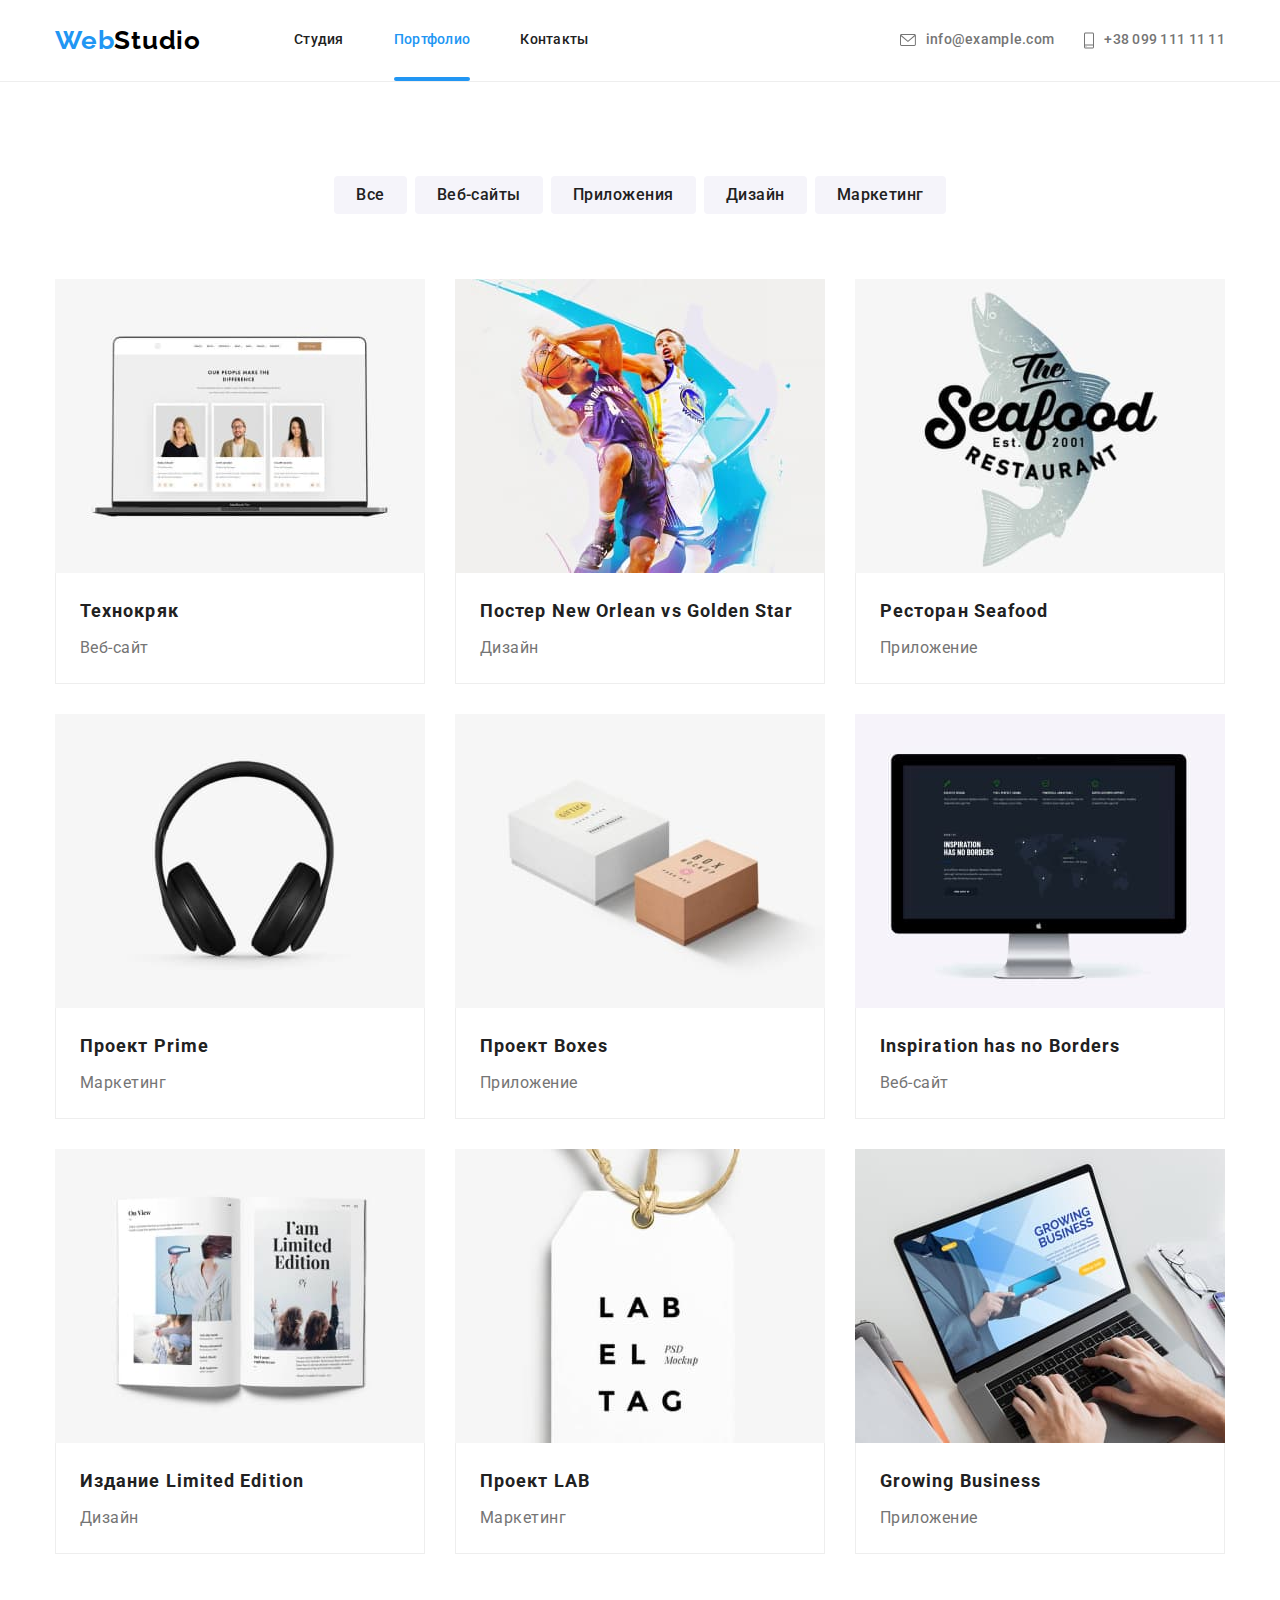
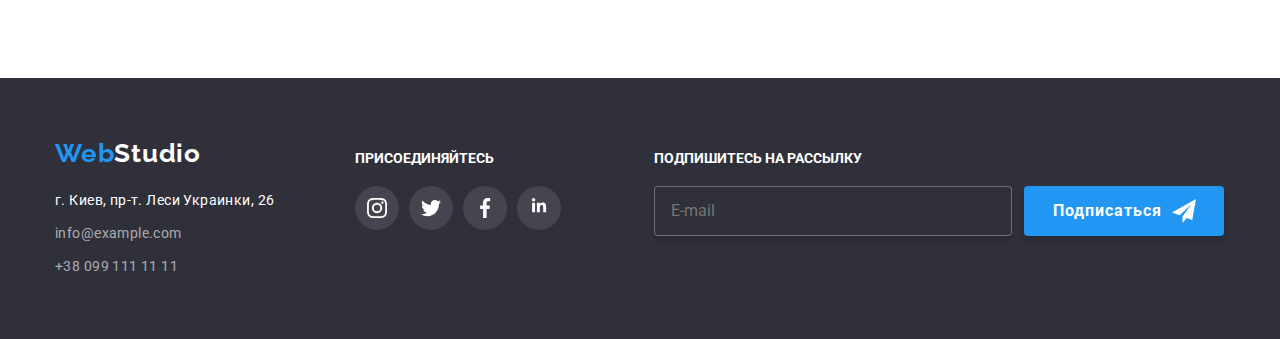
==== commit 0111e96b: "menu2" ====
--- a/portfolio.html
+++ b/portfolio.html
@@ -48,9 +48,9 @@
                     </div>
                     <nav class="navigation">
                         <ul class="menu-nav list">
-                            <li class="menu-nav__item"><a class="menu-nav__link menu-nav__current"
+                            <li class="menu-nav__item"><a class="menu-nav__link"
                                     href="./index.html">Студия</a></li>
-                            <li class="menu-nav__item"><a class="menu-nav__link" href="./portfolio.html">Портфолио</a></li>
+                            <li class="menu-nav__item"><a class="menu-nav__link menu-nav__current" href="./portfolio.html">Портфолио</a></li>
                             <li class="menu-nav__item"><a class="menu-nav__link" href="Контакты">Контакты</a></li>
                         </ul>
                     </nav>
@@ -331,5 +331,6 @@
             </ul>
         </div>
     </footer>
+    <script src="./js/menu.js"></script>
 </body>
 </html>--- a/css/main.min.css
+++ b/css/main.min.css
@@ -1,2 +1,2 @@
-:root{--main-text-color: #757575;--color-text-nav: #212121;--color-accent: #2196f3;--background-color-main: #e5e5e5;--background-color: #2f303a;--background-buttons: #f5f4fa;--color-but-add: #fff;--color-icons: #afb1b8;--timing-function: cubic-bezier(0.4, 0, 0.2, 1);--logo-font: Raleway, sans-serif;--main-font: Roboto, sans-serif;--hover-button: #188ce8}body{font-family:var(--main-font);color:var(--main-text-color)}img{display:block}.list{padding:0px;margin:0px;list-style:none}.container{margin-left:auto;margin-right:auto;padding-left:15px;padding-right:15px;max-width:320px}@media screen and (min-width: 480px){.container{max-width:480px}}@media screen and (min-width: 768px){.container{max-width:768px}}@media screen and (min-width: 1200px){.container{max-width:1200px}}.section{padding-top:60px;padding-bottom:60px}@media (min-width: 1200px){.section{padding-top:94px;padding-bottom:94px}}.header{border-bottom:1px solid #eeeeee;position:relative}.logolink{font-family:var(--logo-font);font-weight:700;font-size:26px;line-height:1.19;letter-spacing:0.03em;text-decoration:none}.logolink__constanta{color:var(--color-accent)}.logolink__header{color:#000}.flexbox{display:-webkit-box;display:-ms-flexbox;display:flex;-webkit-box-align:center;-ms-flex-align:center;align-items:center;-webkit-box-pack:justify;-ms-flex-pack:justify;justify-content:space-between}.navigation,.contacts{display:-webkit-box;display:-ms-flexbox;display:flex;-webkit-box-align:center;-ms-flex-align:center;align-items:center}.navigation{display:none}@media screen and (min-width: 768px){.navigation{display:-webkit-box;display:-ms-flexbox;display:flex}}.menu-nav{padding-left:0;margin-top:0px;margin-bottom:0px;display:-webkit-box;display:-ms-flexbox;display:flex;-webkit-box-orient:horizontal;-webkit-box-direction:normal;-ms-flex-direction:row;flex-direction:row;margin-left:88px}@media screen and (min-width: 1200px){.menu-nav{margin-left:93px}}.menu-nav__link{position:relative}.menu-nav .menu-nav__current::after{content:'';display:block;width:100%;height:4px;background-color:var(--color-accent);position:absolute;bottom:-1px;border-radius:2px;color:var(--color-accent)}.menu-nav .menu-nav__item:not(:last-child){margin-right:50px}.menu-nav .menu-nav__link{display:block;-webkit-box-align:center;-ms-flex-align:center;align-items:center;padding-top:32px;padding-bottom:32px;font-weight:500;font-size:14px;line-height:1.14;letter-spacing:0.02em;text-decoration:none;color:var(--color-text-nav);-webkit-transition-property:color;transition-property:color;-webkit-transition-duration:250ms;transition-duration:250ms;-webkit-transition-timing-function:var(--timing-function);transition-timing-function:var(--timing-function);-webkit-transition-delay:0ms;transition-delay:0ms}.menu-nav .menu-nav__link:hover,.menu-nav .menu-nav__link:focus{color:var(--color-accent)}.menu-nav .menu-nav__current{color:var(--color-accent)}.contacts{margin-left:auto;padding-left:0px;margin-top:0px;margin-bottom:0px;display:none}@media screen and (min-width: 768px){.contacts{display:-webkit-box;display:-ms-flexbox;display:flex;-webkit-box-orient:vertical;-webkit-box-direction:normal;-ms-flex-direction:column;flex-direction:column;-webkit-box-align:start;-ms-flex-align:start;align-items:flex-start}}@media screen and (min-width: 1200px){.contacts{display:-webkit-box;display:-ms-flexbox;display:flex;-webkit-box-orient:horizontal;-webkit-box-direction:normal;-ms-flex-direction:row;flex-direction:row}}.contacts__icons{margin-right:10px}@media screen and (min-width: 1200px){.contacts .contacts__item:not(:last-child){margin-right:30px}}.contacts__link{padding-top:5px;padding-bottom:5px;display:-webkit-box;display:-ms-flexbox;display:flex;-webkit-box-align:center;-ms-flex-align:center;align-items:center}@media screen and (min-width: 1200px){.contacts__link{padding-top:32px;padding-bottom:32px}}.contacts__link:hover .contacts__icons,.contacts__link:focus .contacts__icons{fill:var(--color-accent)}.contacts .contacts__link{font-style:normal;font-weight:500;font-size:14px;line-height:1.14;letter-spacing:0.02em;text-decoration:none;color:var(--main-text-color);-webkit-transition-property:color;transition-property:color;-webkit-transition-duration:250ms;transition-duration:250ms;-webkit-transition-timing-function:var(--timing-function);transition-timing-function:var(--timing-function);-webkit-transition-delay:0ms;transition-delay:0ms}.contacts .contacts__link:hover,.contacts .contacts__link:focus{color:var(--color-accent)}.contacts__icons{fill:var(--main-text-color);-webkit-transition-property:fill;transition-property:fill;-webkit-transition-duration:250ms;transition-duration:250ms;-webkit-transition-timing-function:var(--timing-function);transition-timing-function:var(--timing-function);-webkit-transition-delay:0ms;transition-delay:0ms}.header__menu{display:-webkit-inline-box;display:-ms-inline-flexbox;display:inline-flex;border:none;background-color:var(--color-but-add);margin:0px;padding:0px;z-index:1}@media screen and (min-width: 768px){.header__menu{display:none}}.header__menu .icon-menu{display:none}.header__menu.is-open .icon-menu{display:block}.header__menu.is-open .icon-close{display:none}.header__menu-container{display:none;background-color:var(--color-but-add);padding:0px 15px 48px 40px;width:100%;position:absolute;left:0;top:0%;height:796px}.header__menu-container.is-open{display:block}@media screen and (min-width: 768px){.header__menu-container{display:none}}.mob-navigation{display:-webkit-box;display:-ms-flexbox;display:flex;-webkit-box-orient:vertical;-webkit-box-direction:normal;-ms-flex-direction:column;flex-direction:column;text-decoration:none;font-weight:500;font-size:40px;line-height:47px;letter-spacing:0.02em;color:var(--color-text-nav)}.mob-navigation:hover,.mob-navigation:focus{color:var(--color-accent)}.mob-items:first-child{margin-top:48px}.mob-items:not(:last-child){margin-bottom:32px}.mob-contacts{text-decoration:none;font-weight:500;font-size:34px;line-height:40px;letter-spacing:0.02em;color:var(--color-accent);margin-top:302px}.mail-contacts{text-decoration:none;font-weight:500;font-size:24px;line-height:28px;letter-spacing:0.02em;color:var(--main-text-color)}.web-contacts{text-decoration:none;color:var(--color-accent);font-weight:500;font-size:18px;line-height:22px;letter-spacing:0.02em;padding-top:10px;padding-bottom:10px;padding-right:10px}.web-items:not(:last-child){border-right:1px solid rgba(33,33,33,0.2)}.web-items:nth-child(n+2){padding-left:10px}.web-list{display:-webkit-box;display:-ms-flexbox;display:flex;-webkit-box-orient:horizontal;-webkit-box-direction:normal;-ms-flex-direction:row;flex-direction:row;margin-top:64px}.mob-item{margin-top:302px;margin-bottom:32px}.header__menu:focus .icon-menu,.header__menu:hover .icon-menu,.header__menu:focus .icon-close,.header__menu:hover .icon-close{fill:var(--color-accent)}.hero{background-image:-webkit-gradient(linear, left top, left bottom, from(rgba(47,48,58,0.4)), to(rgba(47,48,58,0.4))),url("../images/background_hero.jpg");background-image:linear-gradient(to bottom, rgba(47,48,58,0.4), rgba(47,48,58,0.4)),url("../images/background_hero.jpg");background-repeat:no-repeat;background-position:50% 50%;background-size:cover;display:-webkit-box;display:-ms-flexbox;display:flex;-webkit-box-align:center;-ms-flex-align:center;align-items:center;-webkit-box-orient:vertical;-webkit-box-direction:normal;-ms-flex-direction:column;flex-direction:column;padding-top:200px;padding-bottom:200px}.hero__title{font-weight:900;line-height:1.36;text-align:center;letter-spacing:0.06em;text-transform:uppercase;color:var(--color-but-add);margin-bottom:0px;margin-top:0px;padding-bottom:30px;font-size:26px}@media screen and (min-width: 1200px){.hero__title{font-size:44px}}.hero__button-open{font-weight:700;font-size:16px;line-height:1.875;letter-spacing:0.06em;background-color:var(--color-accent);color:var(--color-but-add);cursor:pointer;text-shadow:0px 4px 4px rgba(0,0,0,0.25);border-radius:4px;padding:10px 32px;-webkit-transition-property:background-color;transition-property:background-color;-webkit-transition-duration:250ms;transition-duration:250ms;-webkit-transition-timing-function:var(--timing-function);transition-timing-function:var(--timing-function);-webkit-transition-delay:0ms;transition-delay:0ms;border:none}.hero__button-open:hover,.hero__button-open:focus{background-color:var(--hover-button);cursor:pointer}.hero__backdrop{position:fixed;background-color:rgba(0,0,0,0.2);top:0;left:0;width:100%;height:100%;z-index:1;opacity:1;-webkit-transition:opacity;transition:opacity;-webkit-transition-duration:250ms;transition-duration:250ms;-webkit-transition-timing-function:var(--timing-function);transition-timing-function:var(--timing-function);-webkit-transition-delay:0ms;transition-delay:0ms;padding:93px 15px 94px 15px;overflow-y:scroll}@media screen and (min-width: 768px) and (max-width: 1199px){.hero__backdrop{padding:208px 159px 207px 159px}}.hero__backdrop.is-hidden{opacity:0;pointer-events:none}.hero__backdrop.is-hidden .modal{-webkit-transform:translate(-50%, -50%) scale(0.1);transform:translate(-50%, -50%) scale(0.1)}.benefits__title{color:var(--color-text-nav);font-weight:700;font-size:14px;line-height:1.14;letter-spacing:0.03em;margin-top:0px;margin-bottom:0px;display:-webkit-box;display:-ms-flexbox;display:flex;-webkit-box-pack:center;-ms-flex-pack:center;justify-content:center}@media screen and (min-width: 768px){.benefits__title{-webkit-box-pack:start;-ms-flex-pack:start;justify-content:flex-start}}.benefits__text{font-size:14px;line-height:1.71;letter-spacing:0.03em;margin-top:10px;margin-bottom:0px}.benefits{padding-top:60px;padding-bottom:60px}@media screen and (min-width: 1200px){.benefits{padding-top:94px;padding-bottom:0px}}.benefits__list{display:-webkit-box;display:-ms-flexbox;display:flex;-webkit-box-orient:vertical;-webkit-box-direction:normal;-ms-flex-direction:column;flex-direction:column;padding:0px;margin:0px}@media screen and (min-width: 768px){.benefits__list{-webkit-box-orient:horizontal;-webkit-box-direction:normal;-ms-flex-direction:row;flex-direction:row;-ms-flex-wrap:wrap;flex-wrap:wrap}}@media screen and (min-width: 1200px){.benefits__list{-webkit-box-orient:horizontal;-webkit-box-direction:normal;-ms-flex-direction:row;flex-direction:row}}.benefits__item{width:450px}@media screen and (min-width: 768px){.benefits__item{width:354px}}@media screen and (min-width: 1200px){.benefits__item{width:270px}}.benefits__item:not(:last-child){margin-bottom:30px}@media screen and (min-width: 768px){.benefits__item:not(:last-child){margin-bottom:0px}}@media screen and (min-width: 1200px){.benefits__item:not(:last-child){margin-right:30px}}@media screen and (min-width: 768px) and (max-width: 1199px){.benefits__item:nth-child(-n+2){margin-bottom:30px}}@media screen and (min-width: 768px) and (max-width: 1199px){.benefits__item:nth-child(odd){margin-right:30px}}.benefits__icon{width:450px;height:120px;background-color:var(--background-buttons);border-radius:4px;margin-bottom:30px;display:-webkit-box;display:-ms-flexbox;display:flex;-webkit-box-align:center;-ms-flex-align:center;align-items:center;-webkit-box-pack:center;-ms-flex-pack:center;justify-content:center}@media screen and (min-width: 768px){.benefits__icon{width:354px}}@media screen and (min-width: 1200px){.benefits__icon{width:270px}}.about-us__list{display:-webkit-box;display:-ms-flexbox;display:flex;margin-top:0px;margin-bottom:0px;padding:0px}.about-us__title{margin-top:0px;margin-bottom:50px;font-weight:700;font-size:36px;line-height:1.16;text-align:center;letter-spacing:0.03em;color:var(--color-text-nav)}.about-us__list li:not(:last-child){margin-right:30px}.footer__contact-list{margin-top:0px;padding:0px;margin-bottom:0px}.about-us__box{background:rgba(47,48,58,0.8);position:absolute;bottom:0;width:370px;height:70px;font-weight:bold;font-size:14px;line-height:16px;letter-spacing:0.03em;color:var(--color-but-add);display:-webkit-box;display:-ms-flexbox;display:flex;-webkit-box-align:center;-ms-flex-align:center;align-items:center;-webkit-box-pack:center;-ms-flex-pack:center;justify-content:center}.about-us__item{position:relative}.about-us{display:none}@media screen and (min-width: 1200px){.about-us{display:-webkit-box;display:-ms-flexbox;display:flex}}.team__item{width:450px;background-color:var(--color-but-add);border:none;-webkit-box-shadow:0px 1px 3px rgba(0,0,0,0.12),0px 1px 1px rgba(0,0,0,0.14),0px 2px 1px rgba(0,0,0,0.2);box-shadow:0px 1px 3px rgba(0,0,0,0.12),0px 1px 1px rgba(0,0,0,0.14),0px 2px 1px rgba(0,0,0,0.2);border-radius:0px 0px 4px 4px}@media screen and (min-width: 768px){.team__item{width:354px}}@media screen and (min-width: 1200px){.team__item{width:270px}}.team__item:not(:last-child){margin-bottom:30px}@media screen and (min-width: 768px){.team__item:not(:last-child){margin-bottom:0px}}@media screen and (min-width: 1200px){.team__item:not(:last-child){margin-right:30px;margin-bottom:0px}}@media screen and (min-width: 768px) and (max-width: 1199px){.team .team__item:nth-child(-n+2){margin-bottom:30px}}@media screen and (min-width: 768px) and (max-width: 1199px){.team .team__item:nth-child(odd){margin-right:30px}}.team .team__list{display:-webkit-box;display:-ms-flexbox;display:flex;-webkit-box-orient:vertical;-webkit-box-direction:normal;-ms-flex-direction:column;flex-direction:column;-ms-flex-wrap:nowrap;flex-wrap:nowrap;padding-left:0px;margin-top:0px;margin-bottom:0px}@media screen and (min-width: 768px){.team .team__list{-webkit-box-orient:horizontal;-webkit-box-direction:normal;-ms-flex-direction:row;flex-direction:row;-ms-flex-wrap:wrap;flex-wrap:wrap}}.team__icons-list{display:-webkit-box;display:-ms-flexbox;display:flex;-webkit-box-pack:center;-ms-flex-pack:center;justify-content:center;-webkit-box-align:center;-ms-flex-align:center;align-items:center;padding:16px 32px 0px 32px}.team__icons-item+.team__icons-item{margin-left:10px}.team__links{display:-webkit-box;display:-ms-flexbox;display:flex;-webkit-box-align:center;-ms-flex-align:center;align-items:center;-webkit-box-pack:center;-ms-flex-pack:center;justify-content:center;width:44px;height:44px;border-radius:50%;-webkit-transition-property:background-color;transition-property:background-color;-webkit-transition-duration:250ms;transition-duration:250ms;-webkit-transition-timing-function:var(--timing-function);transition-timing-function:var(--timing-function);-webkit-transition-delay:0ms;transition-delay:0ms}.team__links:hover,.team__links:focus{background-color:var(--color-accent)}.team__links .team__icons{fill:var(--color-icons);-webkit-transition-property:fill;transition-property:fill;-webkit-transition-duration:250ms;transition-duration:250ms;-webkit-transition-timing-function:var(--timing-function);transition-timing-function:var(--timing-function);-webkit-transition-delay:0ms;transition-delay:0ms}.team__links:hover .team__icons,.team__links:focus .team__icons{fill:var(--color-but-add)}.team__title{font-weight:700;font-size:36px;line-height:1.12;text-align:center;letter-spacing:0.03em;color:var(--color-text-nav);margin-top:0px;margin-bottom:30px}@media screen and (min-width: 1200px){.team__title{margin-bottom:50px}}.team{background-color:var(--background-buttons)}.team__box{padding-top:30px;padding-bottom:30px}.team__name{font-weight:500;font-size:16px;line-height:1.187;letter-spacing:0.03em;color:var(--color-text-nav);margin-top:0px;margin-bottom:0px;text-align:center;padding-bottom:10px}.team__position{font-size:16px;line-height:1.187;letter-spacing:0.03em;margin-top:0px;margin-bottom:0px;text-align:center}.client__title{color:var(--color-text-nav);font-weight:bold;font-size:36px;line-height:42px;text-align:center;letter-spacing:1.17;margin-top:0px;margin-bottom:30px}@media screen and (min-width: 1200px){.client__title{margin-bottom:50px}}.client__list{display:-webkit-box;display:-ms-flexbox;display:flex;-ms-flex-wrap:wrap;flex-wrap:wrap;padding:0px;margin:0px}@media screen and (min-width: 1200px){.client__item+.client__item{margin-left:30px}}.client__item:nth-child(odd){margin-right:30px}@media screen and (min-width: 768px){.client__item:nth-child(odd){margin-right:0px}}.client__item:nth-child(-n+4){margin-bottom:30px}@media screen and (min-width: 768px){.client__item:nth-child(-n+4){margin-bottom:0px}}@media screen and (min-width: 768px) and (max-width: 1199px){.client__item:nth-child(-n+3){margin-bottom:30px}}@media screen and (min-width: 768px) and (max-width: 1199px){.client__item:nth-child(3n+1){margin-right:30px}}@media screen and (min-width: 768px) and (max-width: 1199px){.client__item:nth-child(3n+2){margin-right:30px}}.client__icon{fill:var(--color-icons);-webkit-transition-property:fill;transition-property:fill;-webkit-transition-duration:250ms;transition-duration:250ms;-webkit-transition-timing-function:var(--timing-function);transition-timing-function:var(--timing-function);-webkit-transition-delay:0ms;transition-delay:0ms}.client__item{display:-webkit-box;display:-ms-flexbox;display:flex}.client__link{width:210px;height:92px;border:1px solid var(--color-icons);border-radius:4px;-webkit-transition-property:fill, border;transition-property:fill, border;-webkit-transition-duration:250ms;transition-duration:250ms;-webkit-transition-timing-function:var;transition-timing-function:var;-webkit-transition-delay:0ms;transition-delay:0ms;display:-webkit-box;display:-ms-flexbox;display:flex;-webkit-box-align:center;-ms-flex-align:center;align-items:center;-webkit-box-pack:center;-ms-flex-pack:center;justify-content:center}@media screen and (min-width: 768px){.client__link{width:226px}}@media screen and (min-width: 1200px){.client__link{width:170px}}.client__link:hover,.client__link:focus{fill:var(--color-accent);border:1px solid var(--color-accent)}.client__link:hover .client__icon,.client__link:focus .client__icon{fill:var(--color-accent)}.footer{background-color:var(--background-color);padding-top:60px;padding-bottom:60px}.footer__link{color:rgba(255,255,255,0.6);text-decoration:none;font-style:normal;font-weight:400;font-size:14px;line-height:1.71;letter-spacing:0.03em}.footer__mail-item{margin-top:9px}.footer__tel-item{margin-top:9px}.footer__address-item{margin-top:20px}.footer .footer__address-link{font-style:normal;color:var(--color-but-add);font-family:var(--main-font);font-size:14px;line-height:1.71;letter-spacing:0.03em;text-decoration:none}.footer__join{margin-top:60px}@media screen and (min-width: 768px){.footer__join{margin-left:165px;margin-top:0px;display:-webkit-box;display:-ms-flexbox;display:flex;-ms-flex-item-align:start;align-self:flex-start}}@media screen and (min-width: 1200px){.footer__join{margin-left:81px;margin-top:12px}}.footer__join-tittle{color:var(--color-but-add);font-style:normal;font-weight:bold;font-size:14px;line-height:16px;letter-spacing:1.143;margin-top:0px;margin-bottom:20px;display:-webkit-box;display:-ms-flexbox;display:flex;-webkit-box-align:center;-ms-flex-align:center;align-items:center;-webkit-box-pack:center;-ms-flex-pack:center;justify-content:center}@media screen and (min-width: 1200px){.footer__join-tittle{-webkit-box-pack:start;-ms-flex-pack:start;justify-content:flex-start}}.footer__join-list{display:-webkit-box;display:-ms-flexbox;display:flex;-webkit-box-align:center;-ms-flex-align:center;align-items:center;padding:0px;margin:0px}.footer__join-link{display:-webkit-box;display:-ms-flexbox;display:flex;-webkit-box-align:center;-ms-flex-align:center;align-items:center;-webkit-box-pack:center;-ms-flex-pack:center;justify-content:center;width:44px;height:44px;border-radius:50%;background-color:rgba(255,255,255,0.1);-webkit-transition-property:background-color;transition-property:background-color;-webkit-transition-duration:250ms;transition-duration:250ms;-webkit-transition-timing-function:var(--timing-function);transition-timing-function:var(--timing-function);-webkit-transition-delay:0ms;transition-delay:0ms}.footer__join-link:hover,.footer__join-link:focus{background-color:var(--color-accent)}.footer__join-item+.footer__join-item{margin-left:10px}.footer__join-icons{fill:var(--color-but-add)}.footer__list{padding:0px;margin:0px;display:-webkit-box;display:-ms-flexbox;display:flex;-webkit-box-orient:vertical;-webkit-box-direction:normal;-ms-flex-direction:column;flex-direction:column;-webkit-box-align:center;-ms-flex-align:center;align-items:center}@media screen and (min-width: 768px){.footer__list{-webkit-box-orient:horizontal;-webkit-box-direction:normal;-ms-flex-direction:row;flex-direction:row;-ms-flex-wrap:wrap;flex-wrap:wrap}}@media screen and (min-width: 1200px){.footer__list{-webkit-box-align:start;-ms-flex-align:start;align-items:flex-start}}.footer__submit{width:200px;height:50px;-webkit-box-shadow:0px 4px 4px rgba(0,0,0,0.15);box-shadow:0px 4px 4px rgba(0,0,0,0.15);border-radius:4px;background:var(--color-accent);cursor:pointer;border:none;margin-top:20px}@media screen and (min-width: 1200px){.footer__submit{margin-left:12px;margin-top:0px}}.footer__submit:hover,.footer__submit:focus{background-color:var(--hover-button);cursor:pointer}.footer__mailing{margin-top:60px}@media screen and (min-width: 768px){.footer__mailing{margin-left:150px}}@media screen and (min-width: 1200px){.footer__mailing{margin-left:93px;-ms-flex-item-align:start;align-self:flex-start;margin-top:12px}}.footer__submit-icon{margin-left:10px}.footer__submit-text{font-weight:700;font-size:16px;line-height:1.875;letter-spacing:0.06em;color:var(--color-but-add)}.footer__mailing-input input{width:450px;height:50px;background:var(--background-color);border:1px solid rgba(255,255,255,0.3);-webkit-box-shadow:0px 4px 4px rgba(0,0,0,0.15);box-shadow:0px 4px 4px rgba(0,0,0,0.15);border-radius:4px;padding-left:16px;color:var(--color-but-add);outline:none}@media screen and (min-width: 1200px){.footer__mailing-input input{width:358px}}.footer__mailing-form{display:-webkit-box;display:-ms-flexbox;display:flex;-webkit-box-orient:vertical;-webkit-box-direction:normal;-ms-flex-direction:column;flex-direction:column;-webkit-box-align:center;-ms-flex-align:center;align-items:center}@media screen and (min-width: 1200px){.footer__mailing-form{-webkit-box-orient:horizontal;-webkit-box-direction:normal;-ms-flex-direction:row;flex-direction:row}}.but-list{display:-webkit-box;display:-ms-flexbox;display:flex;-webkit-box-align:center;-ms-flex-align:center;align-items:center;-webkit-box-pack:center;-ms-flex-pack:center;justify-content:center}.logolink__footer{color:var(--color-but-add)}.footer .contacts-link{font-style:normal;font-weight:500;font-size:14px;line-height:1.14;letter-spacing:0.02em;text-decoration:none;color:var(--main-text-color);-webkit-transition-property:color;transition-property:color;-webkit-transition-duration:250ms;transition-duration:250ms;-webkit-transition-timing-function:var(--timing-function);transition-timing-function:var(--timing-function);-webkit-transition-delay:0ms;transition-delay:0ms}.footer__contact,.footer__contact-list{display:-webkit-box;display:-ms-flexbox;display:flex;-webkit-box-orient:vertical;-webkit-box-direction:normal;-ms-flex-direction:column;flex-direction:column;-webkit-box-align:center;-ms-flex-align:center;align-items:center}@media screen and (min-width: 1200px){.footer__contact,.footer__contact-list{-webkit-box-align:start;-ms-flex-align:start;align-items:flex-start}}@media screen and (min-width: 768px){.footer__contact{margin-left:61px}}@media screen and (min-width: 1200px){.footer__contact{margin-left:0px}}.modal{width:450px;height:609px;background-color:var(--color-but-add);-webkit-box-shadow:0px 1px 3px rgba(0,0,0,0.12),0px 1px 1px rgba(0,0,0,0.14),0px 2px 1px rgba(0,0,0,0.2);box-shadow:0px 1px 3px rgba(0,0,0,0.12),0px 1px 1px rgba(0,0,0,0.14),0px 2px 1px rgba(0,0,0,0.2);border-radius:4px;-webkit-transition-property:-webkit-transform;transition-property:-webkit-transform;transition-property:transform;transition-property:transform, -webkit-transform;-webkit-transition-duration:250ms;transition-duration:250ms;-webkit-transition-timing-function:var(--timing-function);transition-timing-function:var(--timing-function);-webkit-transition-delay:0ms;transition-delay:0ms;position:fixed;top:50%;left:50%;-webkit-transform:translate(-50%, -50%) scale(1);transform:translate(-50%, -50%) scale(1)}.modal__button-close{width:30px;height:30px;position:absolute;top:8px;right:8px;border:none;background-color:var(--color-but-add);padding:0px;cursor:pointer;border:1px solid rgba(0,0,0,0.1);border-radius:50%;padding:6px}.modal__button-close:hover .modal__icon-close{fill:var(--color-accent)}.modal__icon-close{-webkit-transition-property:fill;transition-property:fill;-webkit-transition-duration:250ms;transition-duration:250ms;-webkit-transition-timing-function:var(--timing-function);transition-timing-function:var(--timing-function);-webkit-transition-delay:0ms;transition-delay:0ms}.modal__title{font-weight:bold;font-size:20px;line-height:1.15;text-align:center;letter-spacing:0.03em;color:var(--color-text-nav);margin-bottom:12px;margin-top:0px}.modal__area{padding:40px}textarea{resize:none}.modal__form{margin-bottom:10px;display:-webkit-box;display:-ms-flexbox;display:flex;-webkit-box-orient:vertical;-webkit-box-direction:normal;-ms-flex-direction:column;flex-direction:column}.modal__form input{border:1px solid rgba(33,33,33,0.2);border-radius:4px;height:40px;padding:11px 0px 11px 42px;outline:none;-webkit-transition-property:border;transition-property:border;-webkit-transition-duration:250ms;transition-duration:250ms;-webkit-transition-timing-function:var(--timing-function);transition-timing-function:var(--timing-function);-webkit-transition-delay:0ms;transition-delay:0ms}.modal__form input:focus{border:1px solid var(--color-accent);cursor:pointer}.modal__form label{margin-bottom:4px}.modal__checkbox label{display:-webkit-box;display:-ms-flexbox;display:flex;-webkit-box-align:center;-ms-flex-align:center;align-items:center;cursor:pointer}.modal__checkbox-input{display:none}.modal__checkbox-input:checked+.modal__checkbox-icon{border-color:var(--color-accent);background-color:var(--color-accent);background-image:url("../images/check.svg");background-size:cover}.modal__checkbox-icon{display:inline-block;width:16px;height:15px;border:2px solid var(--color-text-nav);border-radius:4px}.modal__checkbox{margin-bottom:30px;display:-webkit-box;display:-ms-flexbox;display:flex;-webkit-box-pack:center;-ms-flex-pack:center;justify-content:center}.modal__checkbox-text{font-weight:400;font-size:12px;line-height:1.71;letter-spacing:0.03em;margin-left:7px}.modal__checkbox-link{color:var(--color-accent);text-decoration-skip-ink:none}.modal__button-submit{display:-webkit-box;display:-ms-flexbox;display:flex;-webkit-box-pack:center;-ms-flex-pack:center;justify-content:center;-webkit-box-align:center;-ms-flex-align:center;align-items:center;width:200px;height:50px;background:var(--color-accent);-webkit-box-shadow:0px 4px 4px rgba(0,0,0,0.15);box-shadow:0px 4px 4px rgba(0,0,0,0.15);border-radius:4px;color:var(--color-but-add);font-family:var(--main-font);font-weight:bold;font-size:16px;line-height:1.875;letter-spacing:0.06em;border:none}.modal__button-submit:hover,.modal__button-submit:focus{background-color:var(--hover-button);cursor:pointer}.modal__comment{display:-webkit-box;display:-ms-flexbox;display:flex;-webkit-box-orient:vertical;-webkit-box-direction:normal;-ms-flex-direction:column;flex-direction:column;margin-bottom:20px}.modal__comment label{padding-bottom:4px}.modal__comment textarea{padding:12px 16px;border:1px solid rgba(33,33,33,0.2);border-radius:4px;outline:none;-webkit-transition-property:border;transition-property:border;-webkit-transition-duration:250ms;transition-duration:250ms;-webkit-transition-timing-function:var(--timing-function);transition-timing-function:var(--timing-function);-webkit-transition-delay:0ms;transition-delay:0ms}.modal__comment textarea:focus{border:1px solid var(--color-accent)}.modal__comment textarea::-webkit-input-placeholder{font-size:12px;line-height:1.17;letter-spacing:0.01em;color:rgba(117,117,117,0.5)}.modal__comment textarea:-ms-input-placeholder{font-size:12px;line-height:1.17;letter-spacing:0.01em;color:rgba(117,117,117,0.5)}.modal__comment textarea::-ms-input-placeholder{font-size:12px;line-height:1.17;letter-spacing:0.01em;color:rgba(117,117,117,0.5)}.modal__comment textarea::placeholder{font-size:12px;line-height:1.17;letter-spacing:0.01em;color:rgba(117,117,117,0.5)}.modal__submit{display:-webkit-box;display:-ms-flexbox;display:flex;-webkit-box-pack:center;-ms-flex-pack:center;justify-content:center}.modal__icons{position:absolute;top:11px;left:12px;fill:var(--color-text-nav);-webkit-transition-property:fill;transition-property:fill;-webkit-transition-duration:250ms;transition-duration:250ms;-webkit-transition-timing-function:var(--timing-function);transition-timing-function:var(--timing-function);-webkit-transition-delay:0ms;transition-delay:0ms}.modal__input{position:relative;display:-webkit-box;display:-ms-flexbox;display:flex;-webkit-box-orient:vertical;-webkit-box-direction:normal;-ms-flex-direction:column;flex-direction:column}.modal__input input:focus ~ .modal__icons{fill:var(--color-accent)}.modal__form-name{font-weight:400;font-size:12px;line-height:1.17;letter-spacing:0.01em}.portfolio__button-list{padding:0px;margin-top:0px;margin-bottom:0px;display:-webkit-box;display:-ms-flexbox;display:flex;-webkit-box-pack:center;-ms-flex-pack:center;justify-content:center;-webkit-box-orient:horizontal;-webkit-box-direction:normal;-ms-flex-direction:row;flex-direction:row;-ms-flex-wrap:wrap;flex-wrap:wrap;-webkit-box-pack:start;-ms-flex-pack:start;justify-content:flex-start}@media screen and (min-width: 768px){.portfolio__button-list{-webkit-box-pack:center;-ms-flex-pack:center;justify-content:center}}.portfolio__button-list .portfolio__button{font-family:var(--main-font);color:var(--color-text-nav);background-color:var(--background-buttons);font-weight:500;font-size:16px;line-height:1.625;letter-spacing:0.03em;cursor:pointer;border-radius:4px;border:transparent;padding:6px 22px;-webkit-transition-property:color, background-color, -webkit-box-shadow;transition-property:color, background-color, -webkit-box-shadow;transition-property:color, background-color, box-shadow;transition-property:color, background-color, box-shadow, -webkit-box-shadow;-webkit-transition-duration:250ms;transition-duration:250ms;-webkit-transition-timing-function:var(--timing-function);transition-timing-function:var(--timing-function);-webkit-transition-delay:0ms;transition-delay:0ms}.portfolio__button-list .portfolio__button:hover,.portfolio__button-list .portfolio__button:focus{-webkit-box-shadow:0px 3px 1px rgba(0,0,0,0.1),0px 1px 2px rgba(0,0,0,0.08),0px 2px 2px rgba(0,0,0,0.12);box-shadow:0px 3px 1px rgba(0,0,0,0.1),0px 1px 2px rgba(0,0,0,0.08),0px 2px 2px rgba(0,0,0,0.12);color:var(--color-but-add);background-color:var(--color-accent)}.portfolio__button-item:not(:last-child){margin-right:8px}.portfolio__button-item:nth-child(-n+3){margin-bottom:15px}.portfolio__link{text-decoration:none}.portfolio__link:hover .portfolio__card-text{-webkit-transform:translateY(0%);transform:translateY(0%)}.portfolio__link .portfolio__card{-webkit-transition-property:-webkit-box-shadow;transition-property:-webkit-box-shadow;transition-property:box-shadow;transition-property:box-shadow, -webkit-box-shadow;-webkit-transition-duration:250ms;transition-duration:250ms;-webkit-transition-timing-function:var(--timing-function);transition-timing-function:var(--timing-function);-webkit-transition-delay:0ms;transition-delay:0ms}.portfolio__link .portfolio__card:hover .portfolio__card{-webkit-box-shadow:0px 1px 1px rgba(0,0,0,0.12),0px 4px 4px rgba(0,0,0,0.06),1px 4px 6px rgba(0,0,0,0.16);box-shadow:0px 1px 1px rgba(0,0,0,0.12),0px 4px 4px rgba(0,0,0,0.06),1px 4px 6px rgba(0,0,0,0.16)}.portfolio__card-actions{position:relative;overflow:hidden}.portfolio__card-text{display:-webkit-box;display:-ms-flexbox;display:flex;padding-left:24px;padding-right:24px;-ms-flex-wrap:wrap;flex-wrap:wrap;-webkit-box-align:center;-ms-flex-align:center;align-items:center;position:absolute;background:rgba(33,150,243,0.9);color:var(--color-but-add);width:100%;height:100%;bottom:0;font-weight:400;font-size:18px;line-height:1.56;letter-spacing:0.03em;-webkit-transform:translateY(101%);transform:translateY(101%);-webkit-transition-property:-webkit-transform;transition-property:-webkit-transform;transition-property:transform;transition-property:transform, -webkit-transform;-webkit-transition-duration:250ms;transition-duration:250ms;-webkit-transition-timing-function:var(--timing-function);transition-timing-function:var(--timing-function);-webkit-transition-delay:0ms;transition-delay:0ms}.portfolio__list{display:-webkit-box;display:-ms-flexbox;display:flex;-ms-flex-wrap:wrap;flex-wrap:wrap;padding:0px;margin-top:40px;margin-bottom:0px}@media screen and (min-width: 768px){.portfolio__list{margin-top:30px}}@media screen and (min-width: 1200px){.portfolio__list{margin-top:50px}}.portfolio__list .portfolio__title{font-weight:700;font-size:18px;line-height:2;letter-spacing:0.06em;color:var(--color-text-nav);margin-top:0px;margin-bottom:0px}.portfolio__list .portfolio__type{font-size:16px;line-height:1.875;letter-spacing:0.03em;padding:0px;margin-top:0px;margin-bottom:0px;padding-top:4px;color:var(--main-text-color)}.portfolio__box{padding:20px 24px;border-bottom:1px solid #eeeeee;border-left:1px solid #eeeeee;border-right:1px solid #eeeeee}@media screen and (min-width: 768px) and (max-width: 1199px){.portfolio__item:nth-child(1) .portfolio__box{height:146px}}.portfolio__item:not(:last-child){margin-bottom:30px}@media screen and (min-width: 768px){.portfolio__item:nth-child(odd){margin-right:30px}}@media screen and (min-width: 1200px){.portfolio__item{margin-right:30px}}@media screen and (min-width: 1200px){.portfolio__item:nth-child(3n){margin-right:0px}}.hidden{display:none}.portfolio__card{width:450px}@media screen and (min-width: 768px){.portfolio__card{width:354px}}@media screen and (min-width: 1200px){.portfolio__card{width:370px}}
+:root{--main-text-color: #757575;--color-text-nav: #212121;--color-accent: #2196f3;--background-color-main: #e5e5e5;--background-color: #2f303a;--background-buttons: #f5f4fa;--color-but-add: #fff;--color-icons: #afb1b8;--timing-function: cubic-bezier(0.4, 0, 0.2, 1);--logo-font: Raleway, sans-serif;--main-font: Roboto, sans-serif;--hover-button: #188ce8}body{font-family:var(--main-font);color:var(--main-text-color)}img{display:block}.list{padding:0px;margin:0px;list-style:none}.container{margin-left:auto;margin-right:auto;padding-left:15px;padding-right:15px;max-width:320px}@media screen and (min-width: 480px){.container{max-width:480px}}@media screen and (min-width: 768px){.container{max-width:768px}}@media screen and (min-width: 1200px){.container{max-width:1200px}}.section{padding-top:60px;padding-bottom:60px}@media (min-width: 1200px){.section{padding-top:94px;padding-bottom:94px}}.header{border-bottom:1px solid #eeeeee;position:relative}.logolink{font-family:var(--logo-font);font-weight:700;font-size:26px;line-height:1.19;letter-spacing:0.03em;text-decoration:none}.logolink__constanta{color:var(--color-accent)}.logolink__header{color:#000}.flexbox{display:-webkit-box;display:-ms-flexbox;display:flex;-webkit-box-align:center;-ms-flex-align:center;align-items:center;-webkit-box-pack:justify;-ms-flex-pack:justify;justify-content:space-between}.navigation,.contacts{display:-webkit-box;display:-ms-flexbox;display:flex;-webkit-box-align:center;-ms-flex-align:center;align-items:center}.navigation{display:none}@media screen and (min-width: 768px){.navigation{display:-webkit-box;display:-ms-flexbox;display:flex}}.menu-nav{padding-left:0;margin-top:0px;margin-bottom:0px;display:-webkit-box;display:-ms-flexbox;display:flex;-webkit-box-orient:horizontal;-webkit-box-direction:normal;-ms-flex-direction:row;flex-direction:row;margin-left:88px}@media screen and (min-width: 1200px){.menu-nav{margin-left:93px}}.menu-nav__link{position:relative}.menu-nav .menu-nav__current::after{content:'';display:block;width:100%;height:4px;background-color:var(--color-accent);position:absolute;bottom:-1px;border-radius:2px;color:var(--color-accent)}.menu-nav .menu-nav__item:not(:last-child){margin-right:50px}.menu-nav .menu-nav__link{display:block;-webkit-box-align:center;-ms-flex-align:center;align-items:center;padding-top:32px;padding-bottom:32px;font-weight:500;font-size:14px;line-height:1.14;letter-spacing:0.02em;text-decoration:none;color:var(--color-text-nav);-webkit-transition-property:color;transition-property:color;-webkit-transition-duration:250ms;transition-duration:250ms;-webkit-transition-timing-function:var(--timing-function);transition-timing-function:var(--timing-function);-webkit-transition-delay:0ms;transition-delay:0ms}.menu-nav .menu-nav__link:hover,.menu-nav .menu-nav__link:focus{color:var(--color-accent)}.menu-nav .menu-nav__current{color:var(--color-accent)}.contacts{margin-left:auto;padding-left:0px;margin-top:0px;margin-bottom:0px;display:none}@media screen and (min-width: 768px){.contacts{display:-webkit-box;display:-ms-flexbox;display:flex;-webkit-box-orient:vertical;-webkit-box-direction:normal;-ms-flex-direction:column;flex-direction:column;-webkit-box-align:start;-ms-flex-align:start;align-items:flex-start}}@media screen and (min-width: 1200px){.contacts{display:-webkit-box;display:-ms-flexbox;display:flex;-webkit-box-orient:horizontal;-webkit-box-direction:normal;-ms-flex-direction:row;flex-direction:row}}.contacts__icons{margin-right:10px}@media screen and (min-width: 1200px){.contacts .contacts__item:not(:last-child){margin-right:30px}}.contacts__link{padding-top:5px;padding-bottom:5px;display:-webkit-box;display:-ms-flexbox;display:flex;-webkit-box-align:center;-ms-flex-align:center;align-items:center}@media screen and (min-width: 1200px){.contacts__link{padding-top:32px;padding-bottom:32px}}.contacts__link:hover .contacts__icons,.contacts__link:focus .contacts__icons{fill:var(--color-accent)}.contacts .contacts__link{font-style:normal;font-weight:500;font-size:14px;line-height:1.14;letter-spacing:0.02em;text-decoration:none;color:var(--main-text-color);-webkit-transition-property:color;transition-property:color;-webkit-transition-duration:250ms;transition-duration:250ms;-webkit-transition-timing-function:var(--timing-function);transition-timing-function:var(--timing-function);-webkit-transition-delay:0ms;transition-delay:0ms}.contacts .contacts__link:hover,.contacts .contacts__link:focus{color:var(--color-accent)}.contacts__icons{fill:var(--main-text-color);-webkit-transition-property:fill;transition-property:fill;-webkit-transition-duration:250ms;transition-duration:250ms;-webkit-transition-timing-function:var(--timing-function);transition-timing-function:var(--timing-function);-webkit-transition-delay:0ms;transition-delay:0ms}.header__menu{display:-webkit-inline-box;display:-ms-inline-flexbox;display:inline-flex;border:none;background-color:var(--color-but-add);margin:0px;padding:0px;z-index:2}@media screen and (min-width: 768px){.header__menu{display:none}}.header__menu .icon-menu{display:none}.header__menu.is-open .icon-menu{display:block}.header__menu.is-open .icon-close{display:none}.header__menu-container{display:none;background-color:var(--color-but-add);padding:0px 15px 48px 40px;width:100%;position:absolute;left:0;top:0%;height:796px}.header__menu-container.is-open{display:block;z-index:1}@media screen and (min-width: 768px){.header__menu-container{display:none}}.mob-navigation{display:-webkit-box;display:-ms-flexbox;display:flex;-webkit-box-orient:vertical;-webkit-box-direction:normal;-ms-flex-direction:column;flex-direction:column;text-decoration:none;font-weight:500;font-size:40px;line-height:47px;letter-spacing:0.02em;color:var(--color-text-nav)}.mob-navigation:hover,.mob-navigation:focus{color:var(--color-accent)}.mob-items:first-child{margin-top:48px}.mob-items:not(:last-child){margin-bottom:32px}.mob-contacts{text-decoration:none;font-weight:500;font-size:34px;line-height:40px;letter-spacing:0.02em;color:var(--color-accent);margin-top:302px}.mail-contacts{text-decoration:none;font-weight:500;font-size:24px;line-height:28px;letter-spacing:0.02em;color:var(--main-text-color)}.web-contacts{text-decoration:none;color:var(--color-accent);font-weight:500;font-size:18px;line-height:22px;letter-spacing:0.02em;padding-top:10px;padding-bottom:10px;padding-right:10px}.web-items:not(:last-child){border-right:1px solid rgba(33,33,33,0.2)}.web-items:nth-child(n+2){padding-left:10px}.web-list{display:-webkit-box;display:-ms-flexbox;display:flex;-webkit-box-orient:horizontal;-webkit-box-direction:normal;-ms-flex-direction:row;flex-direction:row;margin-top:64px}.mob-item{margin-top:302px;margin-bottom:32px}.header__menu:focus .icon-menu,.header__menu:hover .icon-menu,.header__menu:focus .icon-close,.header__menu:hover .icon-close{fill:var(--color-accent)}.hero{background-image:-webkit-gradient(linear, left top, left bottom, from(rgba(47,48,58,0.4)), to(rgba(47,48,58,0.4))),url("../images/background_hero.jpg");background-image:linear-gradient(to bottom, rgba(47,48,58,0.4), rgba(47,48,58,0.4)),url("../images/background_hero.jpg");background-repeat:no-repeat;background-position:50% 50%;background-size:cover;display:-webkit-box;display:-ms-flexbox;display:flex;-webkit-box-align:center;-ms-flex-align:center;align-items:center;-webkit-box-orient:vertical;-webkit-box-direction:normal;-ms-flex-direction:column;flex-direction:column;padding-top:200px;padding-bottom:200px}.hero__title{font-weight:900;line-height:1.36;text-align:center;letter-spacing:0.06em;text-transform:uppercase;color:var(--color-but-add);margin-bottom:0px;margin-top:0px;padding-bottom:30px;font-size:26px}@media screen and (min-width: 1200px){.hero__title{font-size:44px}}.hero__button-open{font-weight:700;font-size:16px;line-height:1.875;letter-spacing:0.06em;background-color:var(--color-accent);color:var(--color-but-add);cursor:pointer;text-shadow:0px 4px 4px rgba(0,0,0,0.25);border-radius:4px;padding:10px 32px;-webkit-transition-property:background-color;transition-property:background-color;-webkit-transition-duration:250ms;transition-duration:250ms;-webkit-transition-timing-function:var(--timing-function);transition-timing-function:var(--timing-function);-webkit-transition-delay:0ms;transition-delay:0ms;border:none}.hero__button-open:hover,.hero__button-open:focus{background-color:var(--hover-button);cursor:pointer}.hero__backdrop{position:fixed;background-color:rgba(0,0,0,0.2);top:0;left:0;width:100%;height:100%;z-index:1;opacity:1;-webkit-transition:opacity;transition:opacity;-webkit-transition-duration:250ms;transition-duration:250ms;-webkit-transition-timing-function:var(--timing-function);transition-timing-function:var(--timing-function);-webkit-transition-delay:0ms;transition-delay:0ms;padding:93px 15px 94px 15px;overflow-y:scroll}@media screen and (min-width: 768px) and (max-width: 1199px){.hero__backdrop{padding:208px 159px 207px 159px}}.hero__backdrop.is-hidden{opacity:0;pointer-events:none}.hero__backdrop.is-hidden .modal{-webkit-transform:translate(-50%, -50%) scale(0.1);transform:translate(-50%, -50%) scale(0.1)}.benefits__title{color:var(--color-text-nav);font-weight:700;font-size:14px;line-height:1.14;letter-spacing:0.03em;margin-top:0px;margin-bottom:0px;display:-webkit-box;display:-ms-flexbox;display:flex;-webkit-box-pack:center;-ms-flex-pack:center;justify-content:center}@media screen and (min-width: 768px){.benefits__title{-webkit-box-pack:start;-ms-flex-pack:start;justify-content:flex-start}}.benefits__text{font-size:14px;line-height:1.71;letter-spacing:0.03em;margin-top:10px;margin-bottom:0px}.benefits{padding-top:60px;padding-bottom:60px}@media screen and (min-width: 1200px){.benefits{padding-top:94px;padding-bottom:0px}}.benefits__list{display:-webkit-box;display:-ms-flexbox;display:flex;-webkit-box-orient:vertical;-webkit-box-direction:normal;-ms-flex-direction:column;flex-direction:column;padding:0px;margin:0px}@media screen and (min-width: 768px){.benefits__list{-webkit-box-orient:horizontal;-webkit-box-direction:normal;-ms-flex-direction:row;flex-direction:row;-ms-flex-wrap:wrap;flex-wrap:wrap}}@media screen and (min-width: 1200px){.benefits__list{-webkit-box-orient:horizontal;-webkit-box-direction:normal;-ms-flex-direction:row;flex-direction:row}}.benefits__item{width:450px}@media screen and (min-width: 768px){.benefits__item{width:354px}}@media screen and (min-width: 1200px){.benefits__item{width:270px}}.benefits__item:not(:last-child){margin-bottom:30px}@media screen and (min-width: 768px){.benefits__item:not(:last-child){margin-bottom:0px}}@media screen and (min-width: 1200px){.benefits__item:not(:last-child){margin-right:30px}}@media screen and (min-width: 768px) and (max-width: 1199px){.benefits__item:nth-child(-n+2){margin-bottom:30px}}@media screen and (min-width: 768px) and (max-width: 1199px){.benefits__item:nth-child(odd){margin-right:30px}}.benefits__icon{width:450px;height:120px;background-color:var(--background-buttons);border-radius:4px;margin-bottom:30px;display:-webkit-box;display:-ms-flexbox;display:flex;-webkit-box-align:center;-ms-flex-align:center;align-items:center;-webkit-box-pack:center;-ms-flex-pack:center;justify-content:center}@media screen and (min-width: 768px){.benefits__icon{width:354px}}@media screen and (min-width: 1200px){.benefits__icon{width:270px}}.about-us__list{display:-webkit-box;display:-ms-flexbox;display:flex;margin-top:0px;margin-bottom:0px;padding:0px}.about-us__title{margin-top:0px;margin-bottom:50px;font-weight:700;font-size:36px;line-height:1.16;text-align:center;letter-spacing:0.03em;color:var(--color-text-nav)}.about-us__list li:not(:last-child){margin-right:30px}.footer__contact-list{margin-top:0px;padding:0px;margin-bottom:0px}.about-us__box{background:rgba(47,48,58,0.8);position:absolute;bottom:0;width:370px;height:70px;font-weight:bold;font-size:14px;line-height:16px;letter-spacing:0.03em;color:var(--color-but-add);display:-webkit-box;display:-ms-flexbox;display:flex;-webkit-box-align:center;-ms-flex-align:center;align-items:center;-webkit-box-pack:center;-ms-flex-pack:center;justify-content:center}.about-us__item{position:relative}.about-us{display:none}@media screen and (min-width: 1200px){.about-us{display:-webkit-box;display:-ms-flexbox;display:flex}}.team__item{width:450px;background-color:var(--color-but-add);border:none;-webkit-box-shadow:0px 1px 3px rgba(0,0,0,0.12),0px 1px 1px rgba(0,0,0,0.14),0px 2px 1px rgba(0,0,0,0.2);box-shadow:0px 1px 3px rgba(0,0,0,0.12),0px 1px 1px rgba(0,0,0,0.14),0px 2px 1px rgba(0,0,0,0.2);border-radius:0px 0px 4px 4px}@media screen and (min-width: 768px){.team__item{width:354px}}@media screen and (min-width: 1200px){.team__item{width:270px}}.team__item:not(:last-child){margin-bottom:30px}@media screen and (min-width: 768px){.team__item:not(:last-child){margin-bottom:0px}}@media screen and (min-width: 1200px){.team__item:not(:last-child){margin-right:30px;margin-bottom:0px}}@media screen and (min-width: 768px) and (max-width: 1199px){.team .team__item:nth-child(-n+2){margin-bottom:30px}}@media screen and (min-width: 768px) and (max-width: 1199px){.team .team__item:nth-child(odd){margin-right:30px}}.team .team__list{display:-webkit-box;display:-ms-flexbox;display:flex;-webkit-box-orient:vertical;-webkit-box-direction:normal;-ms-flex-direction:column;flex-direction:column;-ms-flex-wrap:nowrap;flex-wrap:nowrap;padding-left:0px;margin-top:0px;margin-bottom:0px}@media screen and (min-width: 768px){.team .team__list{-webkit-box-orient:horizontal;-webkit-box-direction:normal;-ms-flex-direction:row;flex-direction:row;-ms-flex-wrap:wrap;flex-wrap:wrap}}.team__icons-list{display:-webkit-box;display:-ms-flexbox;display:flex;-webkit-box-pack:center;-ms-flex-pack:center;justify-content:center;-webkit-box-align:center;-ms-flex-align:center;align-items:center;padding:16px 32px 0px 32px}.team__icons-item+.team__icons-item{margin-left:10px}.team__links{display:-webkit-box;display:-ms-flexbox;display:flex;-webkit-box-align:center;-ms-flex-align:center;align-items:center;-webkit-box-pack:center;-ms-flex-pack:center;justify-content:center;width:44px;height:44px;border-radius:50%;-webkit-transition-property:background-color;transition-property:background-color;-webkit-transition-duration:250ms;transition-duration:250ms;-webkit-transition-timing-function:var(--timing-function);transition-timing-function:var(--timing-function);-webkit-transition-delay:0ms;transition-delay:0ms}.team__links:hover,.team__links:focus{background-color:var(--color-accent)}.team__links .team__icons{fill:var(--color-icons);-webkit-transition-property:fill;transition-property:fill;-webkit-transition-duration:250ms;transition-duration:250ms;-webkit-transition-timing-function:var(--timing-function);transition-timing-function:var(--timing-function);-webkit-transition-delay:0ms;transition-delay:0ms}.team__links:hover .team__icons,.team__links:focus .team__icons{fill:var(--color-but-add)}.team__title{font-weight:700;font-size:36px;line-height:1.12;text-align:center;letter-spacing:0.03em;color:var(--color-text-nav);margin-top:0px;margin-bottom:30px}@media screen and (min-width: 1200px){.team__title{margin-bottom:50px}}.team{background-color:var(--background-buttons)}.team__box{padding-top:30px;padding-bottom:30px}.team__name{font-weight:500;font-size:16px;line-height:1.187;letter-spacing:0.03em;color:var(--color-text-nav);margin-top:0px;margin-bottom:0px;text-align:center;padding-bottom:10px}.team__position{font-size:16px;line-height:1.187;letter-spacing:0.03em;margin-top:0px;margin-bottom:0px;text-align:center}.client__title{color:var(--color-text-nav);font-weight:bold;font-size:36px;line-height:42px;text-align:center;letter-spacing:1.17;margin-top:0px;margin-bottom:30px}@media screen and (min-width: 1200px){.client__title{margin-bottom:50px}}.client__list{display:-webkit-box;display:-ms-flexbox;display:flex;-ms-flex-wrap:wrap;flex-wrap:wrap;padding:0px;margin:0px}@media screen and (min-width: 1200px){.client__item+.client__item{margin-left:30px}}.client__item:nth-child(odd){margin-right:30px}@media screen and (min-width: 768px){.client__item:nth-child(odd){margin-right:0px}}.client__item:nth-child(-n+4){margin-bottom:30px}@media screen and (min-width: 768px){.client__item:nth-child(-n+4){margin-bottom:0px}}@media screen and (min-width: 768px) and (max-width: 1199px){.client__item:nth-child(-n+3){margin-bottom:30px}}@media screen and (min-width: 768px) and (max-width: 1199px){.client__item:nth-child(3n+1){margin-right:30px}}@media screen and (min-width: 768px) and (max-width: 1199px){.client__item:nth-child(3n+2){margin-right:30px}}.client__icon{fill:var(--color-icons);-webkit-transition-property:fill;transition-property:fill;-webkit-transition-duration:250ms;transition-duration:250ms;-webkit-transition-timing-function:var(--timing-function);transition-timing-function:var(--timing-function);-webkit-transition-delay:0ms;transition-delay:0ms}.client__item{display:-webkit-box;display:-ms-flexbox;display:flex}.client__link{width:210px;height:92px;border:1px solid var(--color-icons);border-radius:4px;-webkit-transition-property:fill, border;transition-property:fill, border;-webkit-transition-duration:250ms;transition-duration:250ms;-webkit-transition-timing-function:var;transition-timing-function:var;-webkit-transition-delay:0ms;transition-delay:0ms;display:-webkit-box;display:-ms-flexbox;display:flex;-webkit-box-align:center;-ms-flex-align:center;align-items:center;-webkit-box-pack:center;-ms-flex-pack:center;justify-content:center}@media screen and (min-width: 768px){.client__link{width:226px}}@media screen and (min-width: 1200px){.client__link{width:170px}}.client__link:hover,.client__link:focus{fill:var(--color-accent);border:1px solid var(--color-accent)}.client__link:hover .client__icon,.client__link:focus .client__icon{fill:var(--color-accent)}.footer{background-color:var(--background-color);padding-top:60px;padding-bottom:60px}.footer__link{color:rgba(255,255,255,0.6);text-decoration:none;font-style:normal;font-weight:400;font-size:14px;line-height:1.71;letter-spacing:0.03em}.footer__mail-item{margin-top:9px}.footer__tel-item{margin-top:9px}.footer__address-item{margin-top:20px}.footer .footer__address-link{font-style:normal;color:var(--color-but-add);font-family:var(--main-font);font-size:14px;line-height:1.71;letter-spacing:0.03em;text-decoration:none}.footer__join{margin-top:60px}@media screen and (min-width: 768px){.footer__join{margin-left:165px;margin-top:0px;display:-webkit-box;display:-ms-flexbox;display:flex;-ms-flex-item-align:start;align-self:flex-start}}@media screen and (min-width: 1200px){.footer__join{margin-left:81px;margin-top:12px}}.footer__join-tittle{color:var(--color-but-add);font-style:normal;font-weight:bold;font-size:14px;line-height:16px;letter-spacing:1.143;margin-top:0px;margin-bottom:20px;display:-webkit-box;display:-ms-flexbox;display:flex;-webkit-box-align:center;-ms-flex-align:center;align-items:center;-webkit-box-pack:center;-ms-flex-pack:center;justify-content:center}@media screen and (min-width: 1200px){.footer__join-tittle{-webkit-box-pack:start;-ms-flex-pack:start;justify-content:flex-start}}.footer__join-list{display:-webkit-box;display:-ms-flexbox;display:flex;-webkit-box-align:center;-ms-flex-align:center;align-items:center;padding:0px;margin:0px}.footer__join-link{display:-webkit-box;display:-ms-flexbox;display:flex;-webkit-box-align:center;-ms-flex-align:center;align-items:center;-webkit-box-pack:center;-ms-flex-pack:center;justify-content:center;width:44px;height:44px;border-radius:50%;background-color:rgba(255,255,255,0.1);-webkit-transition-property:background-color;transition-property:background-color;-webkit-transition-duration:250ms;transition-duration:250ms;-webkit-transition-timing-function:var(--timing-function);transition-timing-function:var(--timing-function);-webkit-transition-delay:0ms;transition-delay:0ms}.footer__join-link:hover,.footer__join-link:focus{background-color:var(--color-accent)}.footer__join-item+.footer__join-item{margin-left:10px}.footer__join-icons{fill:var(--color-but-add)}.footer__list{padding:0px;margin:0px;display:-webkit-box;display:-ms-flexbox;display:flex;-webkit-box-orient:vertical;-webkit-box-direction:normal;-ms-flex-direction:column;flex-direction:column;-webkit-box-align:center;-ms-flex-align:center;align-items:center}@media screen and (min-width: 768px){.footer__list{-webkit-box-orient:horizontal;-webkit-box-direction:normal;-ms-flex-direction:row;flex-direction:row;-ms-flex-wrap:wrap;flex-wrap:wrap}}@media screen and (min-width: 1200px){.footer__list{-webkit-box-align:start;-ms-flex-align:start;align-items:flex-start}}.footer__submit{width:200px;height:50px;-webkit-box-shadow:0px 4px 4px rgba(0,0,0,0.15);box-shadow:0px 4px 4px rgba(0,0,0,0.15);border-radius:4px;background:var(--color-accent);cursor:pointer;border:none;margin-top:20px}@media screen and (min-width: 1200px){.footer__submit{margin-left:12px;margin-top:0px}}.footer__submit:hover,.footer__submit:focus{background-color:var(--hover-button);cursor:pointer}.footer__mailing{margin-top:60px}@media screen and (min-width: 768px){.footer__mailing{margin-left:150px}}@media screen and (min-width: 1200px){.footer__mailing{margin-left:93px;-ms-flex-item-align:start;align-self:flex-start;margin-top:12px}}.footer__submit-icon{margin-left:10px}.footer__submit-text{font-weight:700;font-size:16px;line-height:1.875;letter-spacing:0.06em;color:var(--color-but-add)}.footer__mailing-input input{width:450px;height:50px;background:var(--background-color);border:1px solid rgba(255,255,255,0.3);-webkit-box-shadow:0px 4px 4px rgba(0,0,0,0.15);box-shadow:0px 4px 4px rgba(0,0,0,0.15);border-radius:4px;padding-left:16px;color:var(--color-but-add);outline:none}@media screen and (min-width: 1200px){.footer__mailing-input input{width:358px}}.footer__mailing-form{display:-webkit-box;display:-ms-flexbox;display:flex;-webkit-box-orient:vertical;-webkit-box-direction:normal;-ms-flex-direction:column;flex-direction:column;-webkit-box-align:center;-ms-flex-align:center;align-items:center}@media screen and (min-width: 1200px){.footer__mailing-form{-webkit-box-orient:horizontal;-webkit-box-direction:normal;-ms-flex-direction:row;flex-direction:row}}.but-list{display:-webkit-box;display:-ms-flexbox;display:flex;-webkit-box-align:center;-ms-flex-align:center;align-items:center;-webkit-box-pack:center;-ms-flex-pack:center;justify-content:center}.logolink__footer{color:var(--color-but-add)}.footer .contacts-link{font-style:normal;font-weight:500;font-size:14px;line-height:1.14;letter-spacing:0.02em;text-decoration:none;color:var(--main-text-color);-webkit-transition-property:color;transition-property:color;-webkit-transition-duration:250ms;transition-duration:250ms;-webkit-transition-timing-function:var(--timing-function);transition-timing-function:var(--timing-function);-webkit-transition-delay:0ms;transition-delay:0ms}.footer__contact,.footer__contact-list{display:-webkit-box;display:-ms-flexbox;display:flex;-webkit-box-orient:vertical;-webkit-box-direction:normal;-ms-flex-direction:column;flex-direction:column;-webkit-box-align:center;-ms-flex-align:center;align-items:center}@media screen and (min-width: 1200px){.footer__contact,.footer__contact-list{-webkit-box-align:start;-ms-flex-align:start;align-items:flex-start}}@media screen and (min-width: 768px){.footer__contact{margin-left:61px}}@media screen and (min-width: 1200px){.footer__contact{margin-left:0px}}.modal{width:450px;height:609px;background-color:var(--color-but-add);-webkit-box-shadow:0px 1px 3px rgba(0,0,0,0.12),0px 1px 1px rgba(0,0,0,0.14),0px 2px 1px rgba(0,0,0,0.2);box-shadow:0px 1px 3px rgba(0,0,0,0.12),0px 1px 1px rgba(0,0,0,0.14),0px 2px 1px rgba(0,0,0,0.2);border-radius:4px;-webkit-transition-property:-webkit-transform;transition-property:-webkit-transform;transition-property:transform;transition-property:transform, -webkit-transform;-webkit-transition-duration:250ms;transition-duration:250ms;-webkit-transition-timing-function:var(--timing-function);transition-timing-function:var(--timing-function);-webkit-transition-delay:0ms;transition-delay:0ms;position:fixed;top:50%;left:50%;-webkit-transform:translate(-50%, -50%) scale(1);transform:translate(-50%, -50%) scale(1)}.modal__button-close{width:30px;height:30px;position:absolute;top:8px;right:8px;border:none;background-color:var(--color-but-add);padding:0px;cursor:pointer;border:1px solid rgba(0,0,0,0.1);border-radius:50%;padding:6px}.modal__button-close:hover .modal__icon-close{fill:var(--color-accent)}.modal__icon-close{-webkit-transition-property:fill;transition-property:fill;-webkit-transition-duration:250ms;transition-duration:250ms;-webkit-transition-timing-function:var(--timing-function);transition-timing-function:var(--timing-function);-webkit-transition-delay:0ms;transition-delay:0ms}.modal__title{font-weight:bold;font-size:20px;line-height:1.15;text-align:center;letter-spacing:0.03em;color:var(--color-text-nav);margin-bottom:12px;margin-top:0px}.modal__area{padding:40px}textarea{resize:none}.modal__form{margin-bottom:10px;display:-webkit-box;display:-ms-flexbox;display:flex;-webkit-box-orient:vertical;-webkit-box-direction:normal;-ms-flex-direction:column;flex-direction:column}.modal__form input{border:1px solid rgba(33,33,33,0.2);border-radius:4px;height:40px;padding:11px 0px 11px 42px;outline:none;-webkit-transition-property:border;transition-property:border;-webkit-transition-duration:250ms;transition-duration:250ms;-webkit-transition-timing-function:var(--timing-function);transition-timing-function:var(--timing-function);-webkit-transition-delay:0ms;transition-delay:0ms}.modal__form input:focus{border:1px solid var(--color-accent);cursor:pointer}.modal__form label{margin-bottom:4px}.modal__checkbox label{display:-webkit-box;display:-ms-flexbox;display:flex;-webkit-box-align:center;-ms-flex-align:center;align-items:center;cursor:pointer}.modal__checkbox-input{display:none}.modal__checkbox-input:checked+.modal__checkbox-icon{border-color:var(--color-accent);background-color:var(--color-accent);background-image:url("../images/check.svg");background-size:cover}.modal__checkbox-icon{display:inline-block;width:16px;height:15px;border:2px solid var(--color-text-nav);border-radius:4px}.modal__checkbox{margin-bottom:30px;display:-webkit-box;display:-ms-flexbox;display:flex;-webkit-box-pack:center;-ms-flex-pack:center;justify-content:center}.modal__checkbox-text{font-weight:400;font-size:12px;line-height:1.71;letter-spacing:0.03em;margin-left:7px}.modal__checkbox-link{color:var(--color-accent);text-decoration-skip-ink:none}.modal__button-submit{display:-webkit-box;display:-ms-flexbox;display:flex;-webkit-box-pack:center;-ms-flex-pack:center;justify-content:center;-webkit-box-align:center;-ms-flex-align:center;align-items:center;width:200px;height:50px;background:var(--color-accent);-webkit-box-shadow:0px 4px 4px rgba(0,0,0,0.15);box-shadow:0px 4px 4px rgba(0,0,0,0.15);border-radius:4px;color:var(--color-but-add);font-family:var(--main-font);font-weight:bold;font-size:16px;line-height:1.875;letter-spacing:0.06em;border:none}.modal__button-submit:hover,.modal__button-submit:focus{background-color:var(--hover-button);cursor:pointer}.modal__comment{display:-webkit-box;display:-ms-flexbox;display:flex;-webkit-box-orient:vertical;-webkit-box-direction:normal;-ms-flex-direction:column;flex-direction:column;margin-bottom:20px}.modal__comment label{padding-bottom:4px}.modal__comment textarea{padding:12px 16px;border:1px solid rgba(33,33,33,0.2);border-radius:4px;outline:none;-webkit-transition-property:border;transition-property:border;-webkit-transition-duration:250ms;transition-duration:250ms;-webkit-transition-timing-function:var(--timing-function);transition-timing-function:var(--timing-function);-webkit-transition-delay:0ms;transition-delay:0ms}.modal__comment textarea:focus{border:1px solid var(--color-accent)}.modal__comment textarea::-webkit-input-placeholder{font-size:12px;line-height:1.17;letter-spacing:0.01em;color:rgba(117,117,117,0.5)}.modal__comment textarea:-ms-input-placeholder{font-size:12px;line-height:1.17;letter-spacing:0.01em;color:rgba(117,117,117,0.5)}.modal__comment textarea::-ms-input-placeholder{font-size:12px;line-height:1.17;letter-spacing:0.01em;color:rgba(117,117,117,0.5)}.modal__comment textarea::placeholder{font-size:12px;line-height:1.17;letter-spacing:0.01em;color:rgba(117,117,117,0.5)}.modal__submit{display:-webkit-box;display:-ms-flexbox;display:flex;-webkit-box-pack:center;-ms-flex-pack:center;justify-content:center}.modal__icons{position:absolute;top:11px;left:12px;fill:var(--color-text-nav);-webkit-transition-property:fill;transition-property:fill;-webkit-transition-duration:250ms;transition-duration:250ms;-webkit-transition-timing-function:var(--timing-function);transition-timing-function:var(--timing-function);-webkit-transition-delay:0ms;transition-delay:0ms}.modal__input{position:relative;display:-webkit-box;display:-ms-flexbox;display:flex;-webkit-box-orient:vertical;-webkit-box-direction:normal;-ms-flex-direction:column;flex-direction:column}.modal__input input:focus ~ .modal__icons{fill:var(--color-accent)}.modal__form-name{font-weight:400;font-size:12px;line-height:1.17;letter-spacing:0.01em}.modal__input input:focus-within label .modal__form-name{color:red}.portfolio__button-list{padding:0px;margin-top:0px;margin-bottom:0px;display:-webkit-box;display:-ms-flexbox;display:flex;-webkit-box-pack:center;-ms-flex-pack:center;justify-content:center;-webkit-box-orient:horizontal;-webkit-box-direction:normal;-ms-flex-direction:row;flex-direction:row;-ms-flex-wrap:wrap;flex-wrap:wrap;-webkit-box-pack:start;-ms-flex-pack:start;justify-content:flex-start}@media screen and (min-width: 768px){.portfolio__button-list{-webkit-box-pack:center;-ms-flex-pack:center;justify-content:center}}.portfolio__button-list .portfolio__button{font-family:var(--main-font);color:var(--color-text-nav);background-color:var(--background-buttons);font-weight:500;font-size:16px;line-height:1.625;letter-spacing:0.03em;cursor:pointer;border-radius:4px;border:transparent;padding:6px 22px;-webkit-transition-property:color, background-color, -webkit-box-shadow;transition-property:color, background-color, -webkit-box-shadow;transition-property:color, background-color, box-shadow;transition-property:color, background-color, box-shadow, -webkit-box-shadow;-webkit-transition-duration:250ms;transition-duration:250ms;-webkit-transition-timing-function:var(--timing-function);transition-timing-function:var(--timing-function);-webkit-transition-delay:0ms;transition-delay:0ms}.portfolio__button-list .portfolio__button:hover,.portfolio__button-list .portfolio__button:focus{-webkit-box-shadow:0px 3px 1px rgba(0,0,0,0.1),0px 1px 2px rgba(0,0,0,0.08),0px 2px 2px rgba(0,0,0,0.12);box-shadow:0px 3px 1px rgba(0,0,0,0.1),0px 1px 2px rgba(0,0,0,0.08),0px 2px 2px rgba(0,0,0,0.12);color:var(--color-but-add);background-color:var(--color-accent)}.portfolio__button-item:not(:last-child){margin-right:8px}.portfolio__button-item:nth-child(-n+3){margin-bottom:15px}.portfolio__link{text-decoration:none}.portfolio__link:hover .portfolio__card-text{-webkit-transform:translateY(0%);transform:translateY(0%)}.portfolio__link .portfolio__card{-webkit-transition-property:-webkit-box-shadow;transition-property:-webkit-box-shadow;transition-property:box-shadow;transition-property:box-shadow, -webkit-box-shadow;-webkit-transition-duration:250ms;transition-duration:250ms;-webkit-transition-timing-function:var(--timing-function);transition-timing-function:var(--timing-function);-webkit-transition-delay:0ms;transition-delay:0ms}.portfolio__link .portfolio__card:hover .portfolio__card{-webkit-box-shadow:0px 1px 1px rgba(0,0,0,0.12),0px 4px 4px rgba(0,0,0,0.06),1px 4px 6px rgba(0,0,0,0.16);box-shadow:0px 1px 1px rgba(0,0,0,0.12),0px 4px 4px rgba(0,0,0,0.06),1px 4px 6px rgba(0,0,0,0.16)}.portfolio__card-actions{position:relative;overflow:hidden}.portfolio__card-text{display:-webkit-box;display:-ms-flexbox;display:flex;padding-left:24px;padding-right:24px;-ms-flex-wrap:wrap;flex-wrap:wrap;-webkit-box-align:center;-ms-flex-align:center;align-items:center;position:absolute;background:rgba(33,150,243,0.9);color:var(--color-but-add);width:100%;height:100%;bottom:0;font-weight:400;font-size:18px;line-height:1.56;letter-spacing:0.03em;-webkit-transform:translateY(101%);transform:translateY(101%);-webkit-transition-property:-webkit-transform;transition-property:-webkit-transform;transition-property:transform;transition-property:transform, -webkit-transform;-webkit-transition-duration:250ms;transition-duration:250ms;-webkit-transition-timing-function:var(--timing-function);transition-timing-function:var(--timing-function);-webkit-transition-delay:0ms;transition-delay:0ms}.portfolio__list{display:-webkit-box;display:-ms-flexbox;display:flex;-ms-flex-wrap:wrap;flex-wrap:wrap;padding:0px;margin-top:40px;margin-bottom:0px}@media screen and (min-width: 768px){.portfolio__list{margin-top:30px}}@media screen and (min-width: 1200px){.portfolio__list{margin-top:50px}}.portfolio__list .portfolio__title{font-weight:700;font-size:18px;line-height:2;letter-spacing:0.06em;color:var(--color-text-nav);margin-top:0px;margin-bottom:0px}.portfolio__list .portfolio__type{font-size:16px;line-height:1.875;letter-spacing:0.03em;padding:0px;margin-top:0px;margin-bottom:0px;padding-top:4px;color:var(--main-text-color)}.portfolio__box{padding:20px 24px;border-bottom:1px solid #eeeeee;border-left:1px solid #eeeeee;border-right:1px solid #eeeeee}@media screen and (min-width: 768px) and (max-width: 1199px){.portfolio__item:nth-child(1) .portfolio__box{height:146px}}.portfolio__item:not(:last-child){margin-bottom:30px}@media screen and (min-width: 768px){.portfolio__item:nth-child(odd){margin-right:30px}}@media screen and (min-width: 1200px){.portfolio__item{margin-right:30px}}@media screen and (min-width: 1200px){.portfolio__item:nth-child(3n){margin-right:0px}}.hidden{display:none}.portfolio__card{width:450px}@media screen and (min-width: 768px){.portfolio__card{width:354px}}@media screen and (min-width: 1200px){.portfolio__card{width:370px}}
 /*# sourceMappingURL=main.min.css.map */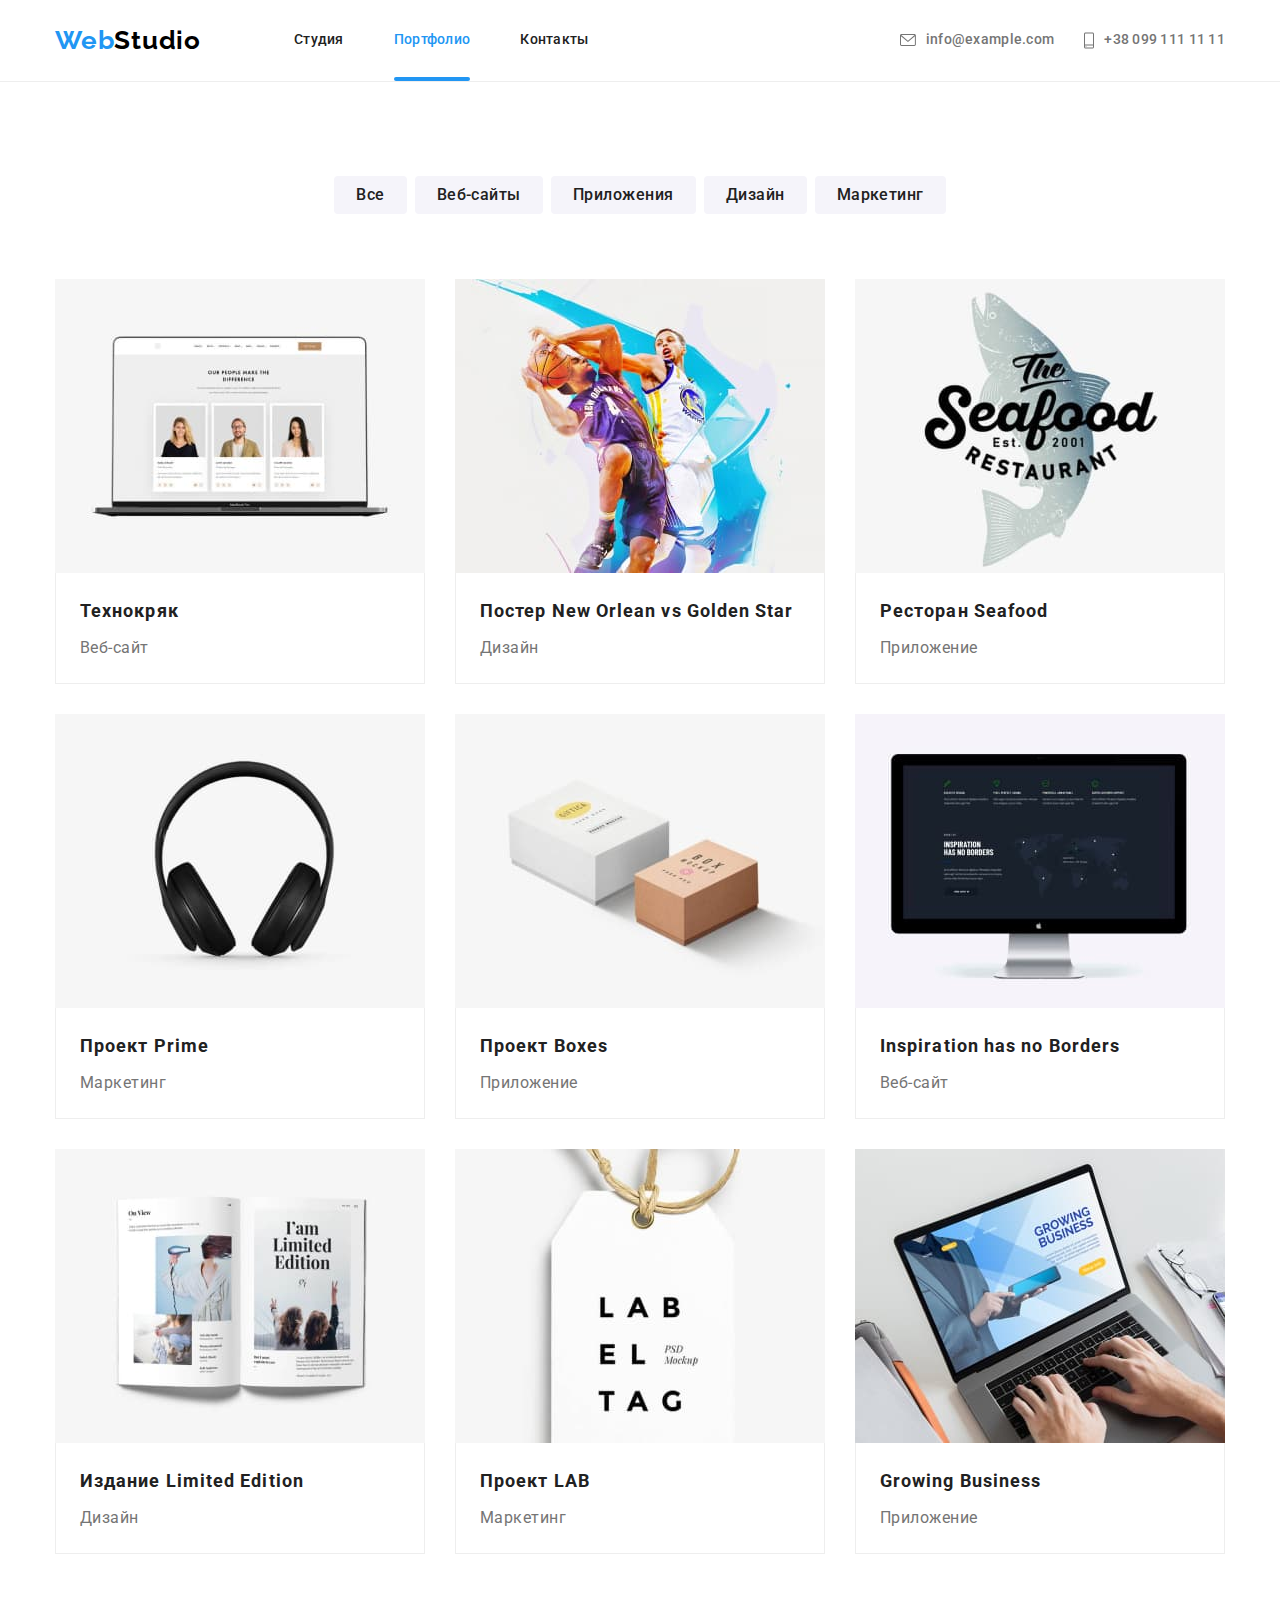
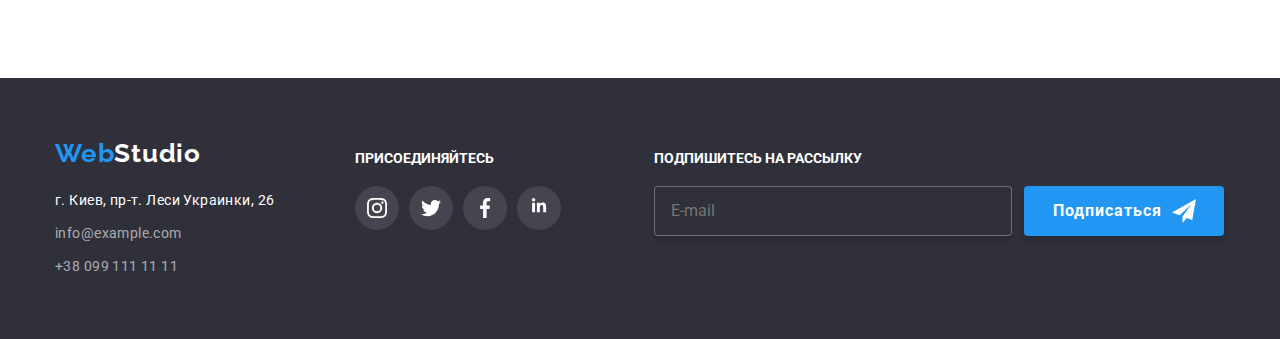
==== commit ce2c5151: "осталось пофиксить" ====
--- a/portfolio.html
+++ b/portfolio.html
@@ -87,10 +87,15 @@
                 <li class="portfolio__item"><a class="portfolio__link" href="#">
                     <div class="portfolio__card">
                             <div class="portfolio__card-actions">
-                                <img src="./images/laptop.jpg" 
-                                alt="Рабочий стол ноутбука" 
-                                width="370" 
-                                height="294"/>
+                                <picture>
+                                <source srcset="./images/laptop/laptop1200@1x.jpg 1x, 
+                                ./images/laptop/laptop1200@2x.jpg 2x" media="(min-width: 1200px)" />
+                                <source srcset="./images/laptop/laptop768@1x.jpg 1x, 
+                                ./images/laptop/laptop768@2x.jpg 2x" media="(min-width: 768px)" />
+                                <source srcset="./images/laptop/laptop480@1x.jpg 1x, 
+                                ./images/laptop/laptop480@2x.jpg 2x" media="(min-width: 480px)" />
+                                <img src="./images/laptop/laptop480@1x.jpg" alt="Рабочий стол ноутбука" />
+                            </picture>
                                 <div class="portfolio__card-text">
                                     <p>Технокряк это современная площадка распространения коронавируса. Компании используют эту
                                         платформу для цифрового шпионажа и атак на защищённые сервера конкурентов.</p>
@@ -106,11 +111,16 @@
                 <li class="portfolio__item"><a class="portfolio__link" href="#">
                     <div class="portfolio__card">
                         <div class="portfolio__card-actions">
-                            <img src="./images/sport.jpg" 
-                            alt="Спортивный постер" 
-                            width="370" 
-                            height="294"/>
-                            <div class="portfolio__card-text">
+                            <picture>
+                                <source srcset="./images/sport/sport1200@1x.jpg 1x, 
+                                ./images/sport/sport1200@2x.jpg 2x" media="(min-width: 1200px)" />
+                                <source srcset="./images/sport/sport768@1x.jpg 1x, 
+                                ./images/sport/sport768@2x.jpg 2x" media="(min-width: 768px)" />
+                                <source srcset="./images/sport/sport480@1x.jpg 1x, 
+                                ./images/sport/sport480@2x.jpg 2x" media="(min-width: 480px)" />
+                                <img src="./images/sport/sport480@1x.jpg" alt="Постер" />
+                            </picture>
+                        <div class="portfolio__card-text">
                                 <p>Технокряк это современная площадка распространения коронавируса. Компании используют эту
                                     платформу для цифрового шпионажа и атак на защищённые сервера конкурентов.</p>
                             </div>
@@ -125,11 +135,16 @@
                 <li class="portfolio__item"><a class="portfolio__link" href="#">
                     <div class="portfolio__card">
                         <div class="portfolio__card-actions">
-                            <img src="./images/logo.jpg" 
-                            alt="Логотип Seafood" 
-                            width="370" 
-                            height="294"/>
-                            <div class="portfolio__card-text">
+                            <picture>
+                                <source srcset="./images/logo/logo1200@1x.jpg 1x, 
+                                ./images/logo/logo1200@2x.jpg 2x" media="(min-width: 1200px)" />
+                                <source srcset="./images/logo/logo768@1x.jpg 1x, 
+                                ./images/logo/logo768@2x.jpg 2x" media="(min-width: 768px)" />
+                                <source srcset="./images/logo/logo480@1x.jpg 1x, 
+                                ./images/logo/logo480@2x.jpg 2x" media="(min-width: 480px)" />
+                                <img src="./images/logo/logo480@1x.jpg" alt="Логотип Seafood" />
+                            </picture>
+                        <div class="portfolio__card-text">
                                 <p>Технокряк это современная площадка распространения коронавируса. Компании используют эту
                                     платформу для цифрового шпионажа и атак на защищённые сервера конкурентов.</p>
                             </div>
@@ -144,11 +159,16 @@
                 <li class="portfolio__item"><a class="portfolio__link" href="#">
                     <div class="portfolio__card">
                         <div class="portfolio__card-actions">
-                            <img src="./images/hearphones.jpg" 
-                            alt="Проект Prime" 
-                            width="370" 
-                            height="294"/>
-                            <div class="portfolio__card-text">
+                            <picture>
+                                <source srcset="./images/hearphones/hearphones1200@1x.jpg 1x, 
+                                ./images/hearphones/hearphones1200@2x.jpg 2x" media="(min-width: 1200px)" />
+                                <source srcset="./images/hearphones/hearphones768@1x.jpg 1x, 
+                                ./images/hearphones/hearphones768@2x.jpg 2x" media="(min-width: 768px)" />
+                                <source srcset="./images/hearphones/hearphones480@1x.jpg 1x, 
+                                ./images/hearphones/hearphones480@2x.jpg 2x" media="(min-width: 480px)" />
+                                <img src="./images/hearphones/hearphones480@1x.jpg" alt="Проект Prime" />
+                            </picture>
+                        <div class="portfolio__card-text">
                                 <p>Технокряк это современная площадка распространения коронавируса. Компании используют эту
                                     платформу для цифрового шпионажа и атак на защищённые сервера конкурентов.</p>
                             </div>
@@ -163,10 +183,15 @@
                 <li class="portfolio__item"><a class="portfolio__link" href="#">
                     <div class="portfolio__card">
                         <div class="portfolio__card-actions">
-                            <img src="./images/boxes.jpg" 
-                            alt="Проект Boxes" 
-                            width="370" 
-                            height="294"/>
+                            <picture>
+                                <source srcset="./images/boxes/boxes1200@1x.jpg 1x, 
+                                ./images/boxes/boxes1200@2x.jpg 2x" media="(min-width: 1200px)" />
+                                <source srcset="./images/boxes/boxes768@1x.jpg 1x, 
+                                ./images/boxes/boxes768@2x.jpg 2x" media="(min-width: 768px)" />
+                                <source srcset="./images/boxes/boxes480@1x.jpg 1x, 
+                                ./images/boxes/boxes480@2x.jpg 2x" media="(min-width: 480px)" />
+                                <img src="./images/boxes/boxes480@1x.jpg" alt="Проект Boxes" />
+                            </picture> 
                             <div class="portfolio__card-text">
                                 <p>Технокряк это современная площадка распространения коронавируса. Компании используют эту
                                     платформу для цифрового шпионажа и атак на защищённые сервера конкурентов.</p>
@@ -182,11 +207,16 @@
                 <li class="portfolio__item"><a class="portfolio__link" href="#">
                     <div class="portfolio__card">
                         <div class="portfolio__card-actions">
-                            <img src="./images/monitor.jpg" 
-                            alt="Монитор" 
-                            width="370" 
-                            height="294"/>
-                            <div class="portfolio__card-text">
+                            <picture>
+                                <source srcset="./images/monitor/monitor1200@1x.jpg 1x, 
+                                ./images/monitor/monitor1200@2x.jpg 2x" media="(min-width: 1200px)" />
+                                <source srcset="./images/monitor/monitor768@1x.jpg 1x, 
+                                ./images/monitor/monitor768@2x.jpg 2x" media="(min-width: 768px)" />
+                                <source srcset="./images/monitor/monitor480@1x.jpg 1x, 
+                                ./images/monitor/monitor480@2x.jpg 2x" media="(min-width: 480px)" />
+                                <img src="./images/monitor/monitor480@1x.jpg" alt="Монитор" />
+                            </picture> 
+                        <div class="portfolio__card-text">
                                 <p>Технокряк это современная площадка распространения коронавируса. Компании используют эту
                                     платформу для цифрового шпионажа и атак на защищённые сервера конкурентов.</p>
                             </div>
@@ -201,11 +231,16 @@
                 <li class="portfolio__item"><a class="portfolio__link" href="#">
                     <div class="portfolio__card">
                         <div class="portfolio__card-actions">
-                            <img src="./images/book.jpg" 
-                            alt="Книга" 
-                            width="370" 
-                            height="294"/>
-                            <div class="portfolio__card-text">
+                            <picture>
+                                <source srcset="./images/book/book1200@1x.jpg 1x, 
+                                ./images/book/book1200@2x.jpg 2x" media="(min-width: 1200px)" />
+                                <source srcset="./images/book/book768@1x.jpg 1x, 
+                                ./images/book/book768@2x.jpg 2x" media="(min-width: 768px)" />
+                                <source srcset="./images/book/book480@1x.jpg 1x, 
+                                ./images/book/book480@2x.jpg 2x" media="(min-width: 480px)" />
+                                <img src="./images/book/book480@1x.jpg" alt="Книга" />
+                            </picture>
+                        <div class="portfolio__card-text">
                                 <p>Технокряк это современная площадка распространения коронавируса. Компании используют эту
                                     платформу для цифрового шпионажа и атак на защищённые сервера конкурентов.</p>
                             </div>
@@ -220,11 +255,16 @@
                 <li class="portfolio__item"><a class="portfolio__link" href="#">
                     <div class="portfolio__card">
                         <div class="portfolio__card-actions">
-                            <img src="./images/label.jpg" 
-                            alt="Бирка" 
-                            width="370" 
-                            height="294"/>
-                            <div class="portfolio__card-text">
+                            <picture>
+                                <source srcset="./images/label/label1200@1x.jpg 1x, 
+                                ./images/label/label1200@2x.jpg 2x" media="(min-width: 1200px)" />
+                                <source srcset="./images/label/label768@1x.jpg 1x, 
+                                ./images/label/label768@2x.jpg 2x" media="(min-width: 768px)" />
+                                <source srcset="./images/label/label480@1x.jpg 1x, 
+                                ./images/label/label480@2x.jpg 2x" media="(min-width: 480px)" />
+                                <img src="./images/label/label480@1x.jpg" alt="Бирка" />
+                            </picture>
+                        <div class="portfolio__card-text">
                                 <p>Технокряк это современная площадка распространения коронавируса. Компании используют эту
                                     платформу для цифрового шпионажа и атак на защищённые сервера конкурентов.</p>
                             </div>
@@ -239,10 +279,15 @@
                 <li class="portfolio__item"><a class="portfolio__link" href="#">
                     <div class="portfolio__card">
                         <div class="portfolio__card-actions">
-                            <img src="./images/worklaptop.jpg" 
-                            alt="Ноутбук" 
-                            width="370" 
-                            height="294"/>
+                            <picture>
+                                <source srcset="./images/worklaptop/worklaptop1200@1x.jpg 1x, 
+                                ./images/worklaptop/worklaptop1200@2x.jpg 2x" media="(min-width: 1200px)" />
+                                <source srcset="./images/worklaptop/worklaptop768@1x.jpg 1x, 
+                                ./images/worklaptop/worklaptop768@2x.jpg 2x" media="(min-width: 768px)" />
+                                <source srcset="./images/worklaptop/worklaptop480@1x.jpg 1x, 
+                                ./images/worklaptop/worklaptop480@2x.jpg 2x" media="(min-width: 480px)" />
+                                <img src="./images/worklaptop/worklaptop480@1x.jpg" alt="Ноутбук" />
+                            </picture>
                             <div class="portfolio__card-text">
                                 <p>Технокряк это современная площадка распространения коронавируса. Компании используют эту
                                     платформу для цифрового шпионажа и атак на защищённые сервера конкурентов.</p>
@@ -331,6 +376,6 @@
             </ul>
         </div>
     </footer>
-    <script src="./js/menu.js"></script>
+    <script src="./js/mobile-menu.js"></script>
 </body>
 </html>--- a/css/main.min.css
+++ b/css/main.min.css
@@ -1,2 +1,2 @@
-:root{--main-text-color: #757575;--color-text-nav: #212121;--color-accent: #2196f3;--background-color-main: #e5e5e5;--background-color: #2f303a;--background-buttons: #f5f4fa;--color-but-add: #fff;--color-icons: #afb1b8;--timing-function: cubic-bezier(0.4, 0, 0.2, 1);--logo-font: Raleway, sans-serif;--main-font: Roboto, sans-serif;--hover-button: #188ce8}body{font-family:var(--main-font);color:var(--main-text-color)}img{display:block}.list{padding:0px;margin:0px;list-style:none}.container{margin-left:auto;margin-right:auto;padding-left:15px;padding-right:15px;max-width:320px}@media screen and (min-width: 480px){.container{max-width:480px}}@media screen and (min-width: 768px){.container{max-width:768px}}@media screen and (min-width: 1200px){.container{max-width:1200px}}.section{padding-top:60px;padding-bottom:60px}@media (min-width: 1200px){.section{padding-top:94px;padding-bottom:94px}}.header{border-bottom:1px solid #eeeeee;position:relative}.logolink{font-family:var(--logo-font);font-weight:700;font-size:26px;line-height:1.19;letter-spacing:0.03em;text-decoration:none}.logolink__constanta{color:var(--color-accent)}.logolink__header{color:#000}.flexbox{display:-webkit-box;display:-ms-flexbox;display:flex;-webkit-box-align:center;-ms-flex-align:center;align-items:center;-webkit-box-pack:justify;-ms-flex-pack:justify;justify-content:space-between}.navigation,.contacts{display:-webkit-box;display:-ms-flexbox;display:flex;-webkit-box-align:center;-ms-flex-align:center;align-items:center}.navigation{display:none}@media screen and (min-width: 768px){.navigation{display:-webkit-box;display:-ms-flexbox;display:flex}}.menu-nav{padding-left:0;margin-top:0px;margin-bottom:0px;display:-webkit-box;display:-ms-flexbox;display:flex;-webkit-box-orient:horizontal;-webkit-box-direction:normal;-ms-flex-direction:row;flex-direction:row;margin-left:88px}@media screen and (min-width: 1200px){.menu-nav{margin-left:93px}}.menu-nav__link{position:relative}.menu-nav .menu-nav__current::after{content:'';display:block;width:100%;height:4px;background-color:var(--color-accent);position:absolute;bottom:-1px;border-radius:2px;color:var(--color-accent)}.menu-nav .menu-nav__item:not(:last-child){margin-right:50px}.menu-nav .menu-nav__link{display:block;-webkit-box-align:center;-ms-flex-align:center;align-items:center;padding-top:32px;padding-bottom:32px;font-weight:500;font-size:14px;line-height:1.14;letter-spacing:0.02em;text-decoration:none;color:var(--color-text-nav);-webkit-transition-property:color;transition-property:color;-webkit-transition-duration:250ms;transition-duration:250ms;-webkit-transition-timing-function:var(--timing-function);transition-timing-function:var(--timing-function);-webkit-transition-delay:0ms;transition-delay:0ms}.menu-nav .menu-nav__link:hover,.menu-nav .menu-nav__link:focus{color:var(--color-accent)}.menu-nav .menu-nav__current{color:var(--color-accent)}.contacts{margin-left:auto;padding-left:0px;margin-top:0px;margin-bottom:0px;display:none}@media screen and (min-width: 768px){.contacts{display:-webkit-box;display:-ms-flexbox;display:flex;-webkit-box-orient:vertical;-webkit-box-direction:normal;-ms-flex-direction:column;flex-direction:column;-webkit-box-align:start;-ms-flex-align:start;align-items:flex-start}}@media screen and (min-width: 1200px){.contacts{display:-webkit-box;display:-ms-flexbox;display:flex;-webkit-box-orient:horizontal;-webkit-box-direction:normal;-ms-flex-direction:row;flex-direction:row}}.contacts__icons{margin-right:10px}@media screen and (min-width: 1200px){.contacts .contacts__item:not(:last-child){margin-right:30px}}.contacts__link{padding-top:5px;padding-bottom:5px;display:-webkit-box;display:-ms-flexbox;display:flex;-webkit-box-align:center;-ms-flex-align:center;align-items:center}@media screen and (min-width: 1200px){.contacts__link{padding-top:32px;padding-bottom:32px}}.contacts__link:hover .contacts__icons,.contacts__link:focus .contacts__icons{fill:var(--color-accent)}.contacts .contacts__link{font-style:normal;font-weight:500;font-size:14px;line-height:1.14;letter-spacing:0.02em;text-decoration:none;color:var(--main-text-color);-webkit-transition-property:color;transition-property:color;-webkit-transition-duration:250ms;transition-duration:250ms;-webkit-transition-timing-function:var(--timing-function);transition-timing-function:var(--timing-function);-webkit-transition-delay:0ms;transition-delay:0ms}.contacts .contacts__link:hover,.contacts .contacts__link:focus{color:var(--color-accent)}.contacts__icons{fill:var(--main-text-color);-webkit-transition-property:fill;transition-property:fill;-webkit-transition-duration:250ms;transition-duration:250ms;-webkit-transition-timing-function:var(--timing-function);transition-timing-function:var(--timing-function);-webkit-transition-delay:0ms;transition-delay:0ms}.header__menu{display:-webkit-inline-box;display:-ms-inline-flexbox;display:inline-flex;border:none;background-color:var(--color-but-add);margin:0px;padding:0px;z-index:2}@media screen and (min-width: 768px){.header__menu{display:none}}.header__menu .icon-menu{display:none}.header__menu.is-open .icon-menu{display:block}.header__menu.is-open .icon-close{display:none}.header__menu-container{display:none;background-color:var(--color-but-add);padding:0px 15px 48px 40px;width:100%;position:absolute;left:0;top:0%;height:796px}.header__menu-container.is-open{display:block;z-index:1}@media screen and (min-width: 768px){.header__menu-container{display:none}}.mob-navigation{display:-webkit-box;display:-ms-flexbox;display:flex;-webkit-box-orient:vertical;-webkit-box-direction:normal;-ms-flex-direction:column;flex-direction:column;text-decoration:none;font-weight:500;font-size:40px;line-height:47px;letter-spacing:0.02em;color:var(--color-text-nav)}.mob-navigation:hover,.mob-navigation:focus{color:var(--color-accent)}.mob-items:first-child{margin-top:48px}.mob-items:not(:last-child){margin-bottom:32px}.mob-contacts{text-decoration:none;font-weight:500;font-size:34px;line-height:40px;letter-spacing:0.02em;color:var(--color-accent);margin-top:302px}.mail-contacts{text-decoration:none;font-weight:500;font-size:24px;line-height:28px;letter-spacing:0.02em;color:var(--main-text-color)}.web-contacts{text-decoration:none;color:var(--color-accent);font-weight:500;font-size:18px;line-height:22px;letter-spacing:0.02em;padding-top:10px;padding-bottom:10px;padding-right:10px}.web-items:not(:last-child){border-right:1px solid rgba(33,33,33,0.2)}.web-items:nth-child(n+2){padding-left:10px}.web-list{display:-webkit-box;display:-ms-flexbox;display:flex;-webkit-box-orient:horizontal;-webkit-box-direction:normal;-ms-flex-direction:row;flex-direction:row;margin-top:64px}.mob-item{margin-top:302px;margin-bottom:32px}.header__menu:focus .icon-menu,.header__menu:hover .icon-menu,.header__menu:focus .icon-close,.header__menu:hover .icon-close{fill:var(--color-accent)}.hero{background-image:-webkit-gradient(linear, left top, left bottom, from(rgba(47,48,58,0.4)), to(rgba(47,48,58,0.4))),url("../images/background_hero.jpg");background-image:linear-gradient(to bottom, rgba(47,48,58,0.4), rgba(47,48,58,0.4)),url("../images/background_hero.jpg");background-repeat:no-repeat;background-position:50% 50%;background-size:cover;display:-webkit-box;display:-ms-flexbox;display:flex;-webkit-box-align:center;-ms-flex-align:center;align-items:center;-webkit-box-orient:vertical;-webkit-box-direction:normal;-ms-flex-direction:column;flex-direction:column;padding-top:200px;padding-bottom:200px}.hero__title{font-weight:900;line-height:1.36;text-align:center;letter-spacing:0.06em;text-transform:uppercase;color:var(--color-but-add);margin-bottom:0px;margin-top:0px;padding-bottom:30px;font-size:26px}@media screen and (min-width: 1200px){.hero__title{font-size:44px}}.hero__button-open{font-weight:700;font-size:16px;line-height:1.875;letter-spacing:0.06em;background-color:var(--color-accent);color:var(--color-but-add);cursor:pointer;text-shadow:0px 4px 4px rgba(0,0,0,0.25);border-radius:4px;padding:10px 32px;-webkit-transition-property:background-color;transition-property:background-color;-webkit-transition-duration:250ms;transition-duration:250ms;-webkit-transition-timing-function:var(--timing-function);transition-timing-function:var(--timing-function);-webkit-transition-delay:0ms;transition-delay:0ms;border:none}.hero__button-open:hover,.hero__button-open:focus{background-color:var(--hover-button);cursor:pointer}.hero__backdrop{position:fixed;background-color:rgba(0,0,0,0.2);top:0;left:0;width:100%;height:100%;z-index:1;opacity:1;-webkit-transition:opacity;transition:opacity;-webkit-transition-duration:250ms;transition-duration:250ms;-webkit-transition-timing-function:var(--timing-function);transition-timing-function:var(--timing-function);-webkit-transition-delay:0ms;transition-delay:0ms;padding:93px 15px 94px 15px;overflow-y:scroll}@media screen and (min-width: 768px) and (max-width: 1199px){.hero__backdrop{padding:208px 159px 207px 159px}}.hero__backdrop.is-hidden{opacity:0;pointer-events:none}.hero__backdrop.is-hidden .modal{-webkit-transform:translate(-50%, -50%) scale(0.1);transform:translate(-50%, -50%) scale(0.1)}.benefits__title{color:var(--color-text-nav);font-weight:700;font-size:14px;line-height:1.14;letter-spacing:0.03em;margin-top:0px;margin-bottom:0px;display:-webkit-box;display:-ms-flexbox;display:flex;-webkit-box-pack:center;-ms-flex-pack:center;justify-content:center}@media screen and (min-width: 768px){.benefits__title{-webkit-box-pack:start;-ms-flex-pack:start;justify-content:flex-start}}.benefits__text{font-size:14px;line-height:1.71;letter-spacing:0.03em;margin-top:10px;margin-bottom:0px}.benefits{padding-top:60px;padding-bottom:60px}@media screen and (min-width: 1200px){.benefits{padding-top:94px;padding-bottom:0px}}.benefits__list{display:-webkit-box;display:-ms-flexbox;display:flex;-webkit-box-orient:vertical;-webkit-box-direction:normal;-ms-flex-direction:column;flex-direction:column;padding:0px;margin:0px}@media screen and (min-width: 768px){.benefits__list{-webkit-box-orient:horizontal;-webkit-box-direction:normal;-ms-flex-direction:row;flex-direction:row;-ms-flex-wrap:wrap;flex-wrap:wrap}}@media screen and (min-width: 1200px){.benefits__list{-webkit-box-orient:horizontal;-webkit-box-direction:normal;-ms-flex-direction:row;flex-direction:row}}.benefits__item{width:450px}@media screen and (min-width: 768px){.benefits__item{width:354px}}@media screen and (min-width: 1200px){.benefits__item{width:270px}}.benefits__item:not(:last-child){margin-bottom:30px}@media screen and (min-width: 768px){.benefits__item:not(:last-child){margin-bottom:0px}}@media screen and (min-width: 1200px){.benefits__item:not(:last-child){margin-right:30px}}@media screen and (min-width: 768px) and (max-width: 1199px){.benefits__item:nth-child(-n+2){margin-bottom:30px}}@media screen and (min-width: 768px) and (max-width: 1199px){.benefits__item:nth-child(odd){margin-right:30px}}.benefits__icon{width:450px;height:120px;background-color:var(--background-buttons);border-radius:4px;margin-bottom:30px;display:-webkit-box;display:-ms-flexbox;display:flex;-webkit-box-align:center;-ms-flex-align:center;align-items:center;-webkit-box-pack:center;-ms-flex-pack:center;justify-content:center}@media screen and (min-width: 768px){.benefits__icon{width:354px}}@media screen and (min-width: 1200px){.benefits__icon{width:270px}}.about-us__list{display:-webkit-box;display:-ms-flexbox;display:flex;margin-top:0px;margin-bottom:0px;padding:0px}.about-us__title{margin-top:0px;margin-bottom:50px;font-weight:700;font-size:36px;line-height:1.16;text-align:center;letter-spacing:0.03em;color:var(--color-text-nav)}.about-us__list li:not(:last-child){margin-right:30px}.footer__contact-list{margin-top:0px;padding:0px;margin-bottom:0px}.about-us__box{background:rgba(47,48,58,0.8);position:absolute;bottom:0;width:370px;height:70px;font-weight:bold;font-size:14px;line-height:16px;letter-spacing:0.03em;color:var(--color-but-add);display:-webkit-box;display:-ms-flexbox;display:flex;-webkit-box-align:center;-ms-flex-align:center;align-items:center;-webkit-box-pack:center;-ms-flex-pack:center;justify-content:center}.about-us__item{position:relative}.about-us{display:none}@media screen and (min-width: 1200px){.about-us{display:-webkit-box;display:-ms-flexbox;display:flex}}.team__item{width:450px;background-color:var(--color-but-add);border:none;-webkit-box-shadow:0px 1px 3px rgba(0,0,0,0.12),0px 1px 1px rgba(0,0,0,0.14),0px 2px 1px rgba(0,0,0,0.2);box-shadow:0px 1px 3px rgba(0,0,0,0.12),0px 1px 1px rgba(0,0,0,0.14),0px 2px 1px rgba(0,0,0,0.2);border-radius:0px 0px 4px 4px}@media screen and (min-width: 768px){.team__item{width:354px}}@media screen and (min-width: 1200px){.team__item{width:270px}}.team__item:not(:last-child){margin-bottom:30px}@media screen and (min-width: 768px){.team__item:not(:last-child){margin-bottom:0px}}@media screen and (min-width: 1200px){.team__item:not(:last-child){margin-right:30px;margin-bottom:0px}}@media screen and (min-width: 768px) and (max-width: 1199px){.team .team__item:nth-child(-n+2){margin-bottom:30px}}@media screen and (min-width: 768px) and (max-width: 1199px){.team .team__item:nth-child(odd){margin-right:30px}}.team .team__list{display:-webkit-box;display:-ms-flexbox;display:flex;-webkit-box-orient:vertical;-webkit-box-direction:normal;-ms-flex-direction:column;flex-direction:column;-ms-flex-wrap:nowrap;flex-wrap:nowrap;padding-left:0px;margin-top:0px;margin-bottom:0px}@media screen and (min-width: 768px){.team .team__list{-webkit-box-orient:horizontal;-webkit-box-direction:normal;-ms-flex-direction:row;flex-direction:row;-ms-flex-wrap:wrap;flex-wrap:wrap}}.team__icons-list{display:-webkit-box;display:-ms-flexbox;display:flex;-webkit-box-pack:center;-ms-flex-pack:center;justify-content:center;-webkit-box-align:center;-ms-flex-align:center;align-items:center;padding:16px 32px 0px 32px}.team__icons-item+.team__icons-item{margin-left:10px}.team__links{display:-webkit-box;display:-ms-flexbox;display:flex;-webkit-box-align:center;-ms-flex-align:center;align-items:center;-webkit-box-pack:center;-ms-flex-pack:center;justify-content:center;width:44px;height:44px;border-radius:50%;-webkit-transition-property:background-color;transition-property:background-color;-webkit-transition-duration:250ms;transition-duration:250ms;-webkit-transition-timing-function:var(--timing-function);transition-timing-function:var(--timing-function);-webkit-transition-delay:0ms;transition-delay:0ms}.team__links:hover,.team__links:focus{background-color:var(--color-accent)}.team__links .team__icons{fill:var(--color-icons);-webkit-transition-property:fill;transition-property:fill;-webkit-transition-duration:250ms;transition-duration:250ms;-webkit-transition-timing-function:var(--timing-function);transition-timing-function:var(--timing-function);-webkit-transition-delay:0ms;transition-delay:0ms}.team__links:hover .team__icons,.team__links:focus .team__icons{fill:var(--color-but-add)}.team__title{font-weight:700;font-size:36px;line-height:1.12;text-align:center;letter-spacing:0.03em;color:var(--color-text-nav);margin-top:0px;margin-bottom:30px}@media screen and (min-width: 1200px){.team__title{margin-bottom:50px}}.team{background-color:var(--background-buttons)}.team__box{padding-top:30px;padding-bottom:30px}.team__name{font-weight:500;font-size:16px;line-height:1.187;letter-spacing:0.03em;color:var(--color-text-nav);margin-top:0px;margin-bottom:0px;text-align:center;padding-bottom:10px}.team__position{font-size:16px;line-height:1.187;letter-spacing:0.03em;margin-top:0px;margin-bottom:0px;text-align:center}.client__title{color:var(--color-text-nav);font-weight:bold;font-size:36px;line-height:42px;text-align:center;letter-spacing:1.17;margin-top:0px;margin-bottom:30px}@media screen and (min-width: 1200px){.client__title{margin-bottom:50px}}.client__list{display:-webkit-box;display:-ms-flexbox;display:flex;-ms-flex-wrap:wrap;flex-wrap:wrap;padding:0px;margin:0px}@media screen and (min-width: 1200px){.client__item+.client__item{margin-left:30px}}.client__item:nth-child(odd){margin-right:30px}@media screen and (min-width: 768px){.client__item:nth-child(odd){margin-right:0px}}.client__item:nth-child(-n+4){margin-bottom:30px}@media screen and (min-width: 768px){.client__item:nth-child(-n+4){margin-bottom:0px}}@media screen and (min-width: 768px) and (max-width: 1199px){.client__item:nth-child(-n+3){margin-bottom:30px}}@media screen and (min-width: 768px) and (max-width: 1199px){.client__item:nth-child(3n+1){margin-right:30px}}@media screen and (min-width: 768px) and (max-width: 1199px){.client__item:nth-child(3n+2){margin-right:30px}}.client__icon{fill:var(--color-icons);-webkit-transition-property:fill;transition-property:fill;-webkit-transition-duration:250ms;transition-duration:250ms;-webkit-transition-timing-function:var(--timing-function);transition-timing-function:var(--timing-function);-webkit-transition-delay:0ms;transition-delay:0ms}.client__item{display:-webkit-box;display:-ms-flexbox;display:flex}.client__link{width:210px;height:92px;border:1px solid var(--color-icons);border-radius:4px;-webkit-transition-property:fill, border;transition-property:fill, border;-webkit-transition-duration:250ms;transition-duration:250ms;-webkit-transition-timing-function:var;transition-timing-function:var;-webkit-transition-delay:0ms;transition-delay:0ms;display:-webkit-box;display:-ms-flexbox;display:flex;-webkit-box-align:center;-ms-flex-align:center;align-items:center;-webkit-box-pack:center;-ms-flex-pack:center;justify-content:center}@media screen and (min-width: 768px){.client__link{width:226px}}@media screen and (min-width: 1200px){.client__link{width:170px}}.client__link:hover,.client__link:focus{fill:var(--color-accent);border:1px solid var(--color-accent)}.client__link:hover .client__icon,.client__link:focus .client__icon{fill:var(--color-accent)}.footer{background-color:var(--background-color);padding-top:60px;padding-bottom:60px}.footer__link{color:rgba(255,255,255,0.6);text-decoration:none;font-style:normal;font-weight:400;font-size:14px;line-height:1.71;letter-spacing:0.03em}.footer__mail-item{margin-top:9px}.footer__tel-item{margin-top:9px}.footer__address-item{margin-top:20px}.footer .footer__address-link{font-style:normal;color:var(--color-but-add);font-family:var(--main-font);font-size:14px;line-height:1.71;letter-spacing:0.03em;text-decoration:none}.footer__join{margin-top:60px}@media screen and (min-width: 768px){.footer__join{margin-left:165px;margin-top:0px;display:-webkit-box;display:-ms-flexbox;display:flex;-ms-flex-item-align:start;align-self:flex-start}}@media screen and (min-width: 1200px){.footer__join{margin-left:81px;margin-top:12px}}.footer__join-tittle{color:var(--color-but-add);font-style:normal;font-weight:bold;font-size:14px;line-height:16px;letter-spacing:1.143;margin-top:0px;margin-bottom:20px;display:-webkit-box;display:-ms-flexbox;display:flex;-webkit-box-align:center;-ms-flex-align:center;align-items:center;-webkit-box-pack:center;-ms-flex-pack:center;justify-content:center}@media screen and (min-width: 1200px){.footer__join-tittle{-webkit-box-pack:start;-ms-flex-pack:start;justify-content:flex-start}}.footer__join-list{display:-webkit-box;display:-ms-flexbox;display:flex;-webkit-box-align:center;-ms-flex-align:center;align-items:center;padding:0px;margin:0px}.footer__join-link{display:-webkit-box;display:-ms-flexbox;display:flex;-webkit-box-align:center;-ms-flex-align:center;align-items:center;-webkit-box-pack:center;-ms-flex-pack:center;justify-content:center;width:44px;height:44px;border-radius:50%;background-color:rgba(255,255,255,0.1);-webkit-transition-property:background-color;transition-property:background-color;-webkit-transition-duration:250ms;transition-duration:250ms;-webkit-transition-timing-function:var(--timing-function);transition-timing-function:var(--timing-function);-webkit-transition-delay:0ms;transition-delay:0ms}.footer__join-link:hover,.footer__join-link:focus{background-color:var(--color-accent)}.footer__join-item+.footer__join-item{margin-left:10px}.footer__join-icons{fill:var(--color-but-add)}.footer__list{padding:0px;margin:0px;display:-webkit-box;display:-ms-flexbox;display:flex;-webkit-box-orient:vertical;-webkit-box-direction:normal;-ms-flex-direction:column;flex-direction:column;-webkit-box-align:center;-ms-flex-align:center;align-items:center}@media screen and (min-width: 768px){.footer__list{-webkit-box-orient:horizontal;-webkit-box-direction:normal;-ms-flex-direction:row;flex-direction:row;-ms-flex-wrap:wrap;flex-wrap:wrap}}@media screen and (min-width: 1200px){.footer__list{-webkit-box-align:start;-ms-flex-align:start;align-items:flex-start}}.footer__submit{width:200px;height:50px;-webkit-box-shadow:0px 4px 4px rgba(0,0,0,0.15);box-shadow:0px 4px 4px rgba(0,0,0,0.15);border-radius:4px;background:var(--color-accent);cursor:pointer;border:none;margin-top:20px}@media screen and (min-width: 1200px){.footer__submit{margin-left:12px;margin-top:0px}}.footer__submit:hover,.footer__submit:focus{background-color:var(--hover-button);cursor:pointer}.footer__mailing{margin-top:60px}@media screen and (min-width: 768px){.footer__mailing{margin-left:150px}}@media screen and (min-width: 1200px){.footer__mailing{margin-left:93px;-ms-flex-item-align:start;align-self:flex-start;margin-top:12px}}.footer__submit-icon{margin-left:10px}.footer__submit-text{font-weight:700;font-size:16px;line-height:1.875;letter-spacing:0.06em;color:var(--color-but-add)}.footer__mailing-input input{width:450px;height:50px;background:var(--background-color);border:1px solid rgba(255,255,255,0.3);-webkit-box-shadow:0px 4px 4px rgba(0,0,0,0.15);box-shadow:0px 4px 4px rgba(0,0,0,0.15);border-radius:4px;padding-left:16px;color:var(--color-but-add);outline:none}@media screen and (min-width: 1200px){.footer__mailing-input input{width:358px}}.footer__mailing-form{display:-webkit-box;display:-ms-flexbox;display:flex;-webkit-box-orient:vertical;-webkit-box-direction:normal;-ms-flex-direction:column;flex-direction:column;-webkit-box-align:center;-ms-flex-align:center;align-items:center}@media screen and (min-width: 1200px){.footer__mailing-form{-webkit-box-orient:horizontal;-webkit-box-direction:normal;-ms-flex-direction:row;flex-direction:row}}.but-list{display:-webkit-box;display:-ms-flexbox;display:flex;-webkit-box-align:center;-ms-flex-align:center;align-items:center;-webkit-box-pack:center;-ms-flex-pack:center;justify-content:center}.logolink__footer{color:var(--color-but-add)}.footer .contacts-link{font-style:normal;font-weight:500;font-size:14px;line-height:1.14;letter-spacing:0.02em;text-decoration:none;color:var(--main-text-color);-webkit-transition-property:color;transition-property:color;-webkit-transition-duration:250ms;transition-duration:250ms;-webkit-transition-timing-function:var(--timing-function);transition-timing-function:var(--timing-function);-webkit-transition-delay:0ms;transition-delay:0ms}.footer__contact,.footer__contact-list{display:-webkit-box;display:-ms-flexbox;display:flex;-webkit-box-orient:vertical;-webkit-box-direction:normal;-ms-flex-direction:column;flex-direction:column;-webkit-box-align:center;-ms-flex-align:center;align-items:center}@media screen and (min-width: 1200px){.footer__contact,.footer__contact-list{-webkit-box-align:start;-ms-flex-align:start;align-items:flex-start}}@media screen and (min-width: 768px){.footer__contact{margin-left:61px}}@media screen and (min-width: 1200px){.footer__contact{margin-left:0px}}.modal{width:450px;height:609px;background-color:var(--color-but-add);-webkit-box-shadow:0px 1px 3px rgba(0,0,0,0.12),0px 1px 1px rgba(0,0,0,0.14),0px 2px 1px rgba(0,0,0,0.2);box-shadow:0px 1px 3px rgba(0,0,0,0.12),0px 1px 1px rgba(0,0,0,0.14),0px 2px 1px rgba(0,0,0,0.2);border-radius:4px;-webkit-transition-property:-webkit-transform;transition-property:-webkit-transform;transition-property:transform;transition-property:transform, -webkit-transform;-webkit-transition-duration:250ms;transition-duration:250ms;-webkit-transition-timing-function:var(--timing-function);transition-timing-function:var(--timing-function);-webkit-transition-delay:0ms;transition-delay:0ms;position:fixed;top:50%;left:50%;-webkit-transform:translate(-50%, -50%) scale(1);transform:translate(-50%, -50%) scale(1)}.modal__button-close{width:30px;height:30px;position:absolute;top:8px;right:8px;border:none;background-color:var(--color-but-add);padding:0px;cursor:pointer;border:1px solid rgba(0,0,0,0.1);border-radius:50%;padding:6px}.modal__button-close:hover .modal__icon-close{fill:var(--color-accent)}.modal__icon-close{-webkit-transition-property:fill;transition-property:fill;-webkit-transition-duration:250ms;transition-duration:250ms;-webkit-transition-timing-function:var(--timing-function);transition-timing-function:var(--timing-function);-webkit-transition-delay:0ms;transition-delay:0ms}.modal__title{font-weight:bold;font-size:20px;line-height:1.15;text-align:center;letter-spacing:0.03em;color:var(--color-text-nav);margin-bottom:12px;margin-top:0px}.modal__area{padding:40px}textarea{resize:none}.modal__form{margin-bottom:10px;display:-webkit-box;display:-ms-flexbox;display:flex;-webkit-box-orient:vertical;-webkit-box-direction:normal;-ms-flex-direction:column;flex-direction:column}.modal__form input{border:1px solid rgba(33,33,33,0.2);border-radius:4px;height:40px;padding:11px 0px 11px 42px;outline:none;-webkit-transition-property:border;transition-property:border;-webkit-transition-duration:250ms;transition-duration:250ms;-webkit-transition-timing-function:var(--timing-function);transition-timing-function:var(--timing-function);-webkit-transition-delay:0ms;transition-delay:0ms}.modal__form input:focus{border:1px solid var(--color-accent);cursor:pointer}.modal__form label{margin-bottom:4px}.modal__checkbox label{display:-webkit-box;display:-ms-flexbox;display:flex;-webkit-box-align:center;-ms-flex-align:center;align-items:center;cursor:pointer}.modal__checkbox-input{display:none}.modal__checkbox-input:checked+.modal__checkbox-icon{border-color:var(--color-accent);background-color:var(--color-accent);background-image:url("../images/check.svg");background-size:cover}.modal__checkbox-icon{display:inline-block;width:16px;height:15px;border:2px solid var(--color-text-nav);border-radius:4px}.modal__checkbox{margin-bottom:30px;display:-webkit-box;display:-ms-flexbox;display:flex;-webkit-box-pack:center;-ms-flex-pack:center;justify-content:center}.modal__checkbox-text{font-weight:400;font-size:12px;line-height:1.71;letter-spacing:0.03em;margin-left:7px}.modal__checkbox-link{color:var(--color-accent);text-decoration-skip-ink:none}.modal__button-submit{display:-webkit-box;display:-ms-flexbox;display:flex;-webkit-box-pack:center;-ms-flex-pack:center;justify-content:center;-webkit-box-align:center;-ms-flex-align:center;align-items:center;width:200px;height:50px;background:var(--color-accent);-webkit-box-shadow:0px 4px 4px rgba(0,0,0,0.15);box-shadow:0px 4px 4px rgba(0,0,0,0.15);border-radius:4px;color:var(--color-but-add);font-family:var(--main-font);font-weight:bold;font-size:16px;line-height:1.875;letter-spacing:0.06em;border:none}.modal__button-submit:hover,.modal__button-submit:focus{background-color:var(--hover-button);cursor:pointer}.modal__comment{display:-webkit-box;display:-ms-flexbox;display:flex;-webkit-box-orient:vertical;-webkit-box-direction:normal;-ms-flex-direction:column;flex-direction:column;margin-bottom:20px}.modal__comment label{padding-bottom:4px}.modal__comment textarea{padding:12px 16px;border:1px solid rgba(33,33,33,0.2);border-radius:4px;outline:none;-webkit-transition-property:border;transition-property:border;-webkit-transition-duration:250ms;transition-duration:250ms;-webkit-transition-timing-function:var(--timing-function);transition-timing-function:var(--timing-function);-webkit-transition-delay:0ms;transition-delay:0ms}.modal__comment textarea:focus{border:1px solid var(--color-accent)}.modal__comment textarea::-webkit-input-placeholder{font-size:12px;line-height:1.17;letter-spacing:0.01em;color:rgba(117,117,117,0.5)}.modal__comment textarea:-ms-input-placeholder{font-size:12px;line-height:1.17;letter-spacing:0.01em;color:rgba(117,117,117,0.5)}.modal__comment textarea::-ms-input-placeholder{font-size:12px;line-height:1.17;letter-spacing:0.01em;color:rgba(117,117,117,0.5)}.modal__comment textarea::placeholder{font-size:12px;line-height:1.17;letter-spacing:0.01em;color:rgba(117,117,117,0.5)}.modal__submit{display:-webkit-box;display:-ms-flexbox;display:flex;-webkit-box-pack:center;-ms-flex-pack:center;justify-content:center}.modal__icons{position:absolute;top:11px;left:12px;fill:var(--color-text-nav);-webkit-transition-property:fill;transition-property:fill;-webkit-transition-duration:250ms;transition-duration:250ms;-webkit-transition-timing-function:var(--timing-function);transition-timing-function:var(--timing-function);-webkit-transition-delay:0ms;transition-delay:0ms}.modal__input{position:relative;display:-webkit-box;display:-ms-flexbox;display:flex;-webkit-box-orient:vertical;-webkit-box-direction:normal;-ms-flex-direction:column;flex-direction:column}.modal__input input:focus ~ .modal__icons{fill:var(--color-accent)}.modal__form-name{font-weight:400;font-size:12px;line-height:1.17;letter-spacing:0.01em}.modal__input input:focus-within label .modal__form-name{color:red}.portfolio__button-list{padding:0px;margin-top:0px;margin-bottom:0px;display:-webkit-box;display:-ms-flexbox;display:flex;-webkit-box-pack:center;-ms-flex-pack:center;justify-content:center;-webkit-box-orient:horizontal;-webkit-box-direction:normal;-ms-flex-direction:row;flex-direction:row;-ms-flex-wrap:wrap;flex-wrap:wrap;-webkit-box-pack:start;-ms-flex-pack:start;justify-content:flex-start}@media screen and (min-width: 768px){.portfolio__button-list{-webkit-box-pack:center;-ms-flex-pack:center;justify-content:center}}.portfolio__button-list .portfolio__button{font-family:var(--main-font);color:var(--color-text-nav);background-color:var(--background-buttons);font-weight:500;font-size:16px;line-height:1.625;letter-spacing:0.03em;cursor:pointer;border-radius:4px;border:transparent;padding:6px 22px;-webkit-transition-property:color, background-color, -webkit-box-shadow;transition-property:color, background-color, -webkit-box-shadow;transition-property:color, background-color, box-shadow;transition-property:color, background-color, box-shadow, -webkit-box-shadow;-webkit-transition-duration:250ms;transition-duration:250ms;-webkit-transition-timing-function:var(--timing-function);transition-timing-function:var(--timing-function);-webkit-transition-delay:0ms;transition-delay:0ms}.portfolio__button-list .portfolio__button:hover,.portfolio__button-list .portfolio__button:focus{-webkit-box-shadow:0px 3px 1px rgba(0,0,0,0.1),0px 1px 2px rgba(0,0,0,0.08),0px 2px 2px rgba(0,0,0,0.12);box-shadow:0px 3px 1px rgba(0,0,0,0.1),0px 1px 2px rgba(0,0,0,0.08),0px 2px 2px rgba(0,0,0,0.12);color:var(--color-but-add);background-color:var(--color-accent)}.portfolio__button-item:not(:last-child){margin-right:8px}.portfolio__button-item:nth-child(-n+3){margin-bottom:15px}.portfolio__link{text-decoration:none}.portfolio__link:hover .portfolio__card-text{-webkit-transform:translateY(0%);transform:translateY(0%)}.portfolio__link .portfolio__card{-webkit-transition-property:-webkit-box-shadow;transition-property:-webkit-box-shadow;transition-property:box-shadow;transition-property:box-shadow, -webkit-box-shadow;-webkit-transition-duration:250ms;transition-duration:250ms;-webkit-transition-timing-function:var(--timing-function);transition-timing-function:var(--timing-function);-webkit-transition-delay:0ms;transition-delay:0ms}.portfolio__link .portfolio__card:hover .portfolio__card{-webkit-box-shadow:0px 1px 1px rgba(0,0,0,0.12),0px 4px 4px rgba(0,0,0,0.06),1px 4px 6px rgba(0,0,0,0.16);box-shadow:0px 1px 1px rgba(0,0,0,0.12),0px 4px 4px rgba(0,0,0,0.06),1px 4px 6px rgba(0,0,0,0.16)}.portfolio__card-actions{position:relative;overflow:hidden}.portfolio__card-text{display:-webkit-box;display:-ms-flexbox;display:flex;padding-left:24px;padding-right:24px;-ms-flex-wrap:wrap;flex-wrap:wrap;-webkit-box-align:center;-ms-flex-align:center;align-items:center;position:absolute;background:rgba(33,150,243,0.9);color:var(--color-but-add);width:100%;height:100%;bottom:0;font-weight:400;font-size:18px;line-height:1.56;letter-spacing:0.03em;-webkit-transform:translateY(101%);transform:translateY(101%);-webkit-transition-property:-webkit-transform;transition-property:-webkit-transform;transition-property:transform;transition-property:transform, -webkit-transform;-webkit-transition-duration:250ms;transition-duration:250ms;-webkit-transition-timing-function:var(--timing-function);transition-timing-function:var(--timing-function);-webkit-transition-delay:0ms;transition-delay:0ms}.portfolio__list{display:-webkit-box;display:-ms-flexbox;display:flex;-ms-flex-wrap:wrap;flex-wrap:wrap;padding:0px;margin-top:40px;margin-bottom:0px}@media screen and (min-width: 768px){.portfolio__list{margin-top:30px}}@media screen and (min-width: 1200px){.portfolio__list{margin-top:50px}}.portfolio__list .portfolio__title{font-weight:700;font-size:18px;line-height:2;letter-spacing:0.06em;color:var(--color-text-nav);margin-top:0px;margin-bottom:0px}.portfolio__list .portfolio__type{font-size:16px;line-height:1.875;letter-spacing:0.03em;padding:0px;margin-top:0px;margin-bottom:0px;padding-top:4px;color:var(--main-text-color)}.portfolio__box{padding:20px 24px;border-bottom:1px solid #eeeeee;border-left:1px solid #eeeeee;border-right:1px solid #eeeeee}@media screen and (min-width: 768px) and (max-width: 1199px){.portfolio__item:nth-child(1) .portfolio__box{height:146px}}.portfolio__item:not(:last-child){margin-bottom:30px}@media screen and (min-width: 768px){.portfolio__item:nth-child(odd){margin-right:30px}}@media screen and (min-width: 1200px){.portfolio__item{margin-right:30px}}@media screen and (min-width: 1200px){.portfolio__item:nth-child(3n){margin-right:0px}}.hidden{display:none}.portfolio__card{width:450px}@media screen and (min-width: 768px){.portfolio__card{width:354px}}@media screen and (min-width: 1200px){.portfolio__card{width:370px}}
+:root{--main-text-color: #757575;--color-text-nav: #212121;--color-accent: #2196f3;--background-color-main: #e5e5e5;--background-color: #2f303a;--background-buttons: #f5f4fa;--color-but-add: #fff;--color-icons: #afb1b8;--timing-function: cubic-bezier(0.4, 0, 0.2, 1);--logo-font: Raleway, sans-serif;--main-font: Roboto, sans-serif;--hover-button: #188ce8}body{font-family:var(--main-font);color:var(--main-text-color)}img{display:block;max-width:100%;height:auto}.list{padding:0px;margin:0px;list-style:none}.container{margin-left:auto;margin-right:auto;padding-left:15px;padding-right:15px;max-width:320px}@media screen and (min-width: 480px){.container{max-width:480px}}@media screen and (min-width: 768px){.container{max-width:768px}}@media screen and (min-width: 1200px){.container{max-width:1200px}}.section{padding-top:60px;padding-bottom:60px}@media (min-width: 1200px){.section{padding-top:94px;padding-bottom:94px}}.header{border-bottom:1px solid #eeeeee;position:relative}.logolink{font-family:var(--logo-font);font-weight:700;font-size:26px;line-height:1.19;letter-spacing:0.03em;text-decoration:none}.logolink__constanta{color:var(--color-accent)}.logolink__header{color:#000}.flexbox{display:-webkit-box;display:-ms-flexbox;display:flex;-webkit-box-align:center;-ms-flex-align:center;align-items:center;-webkit-box-pack:justify;-ms-flex-pack:justify;justify-content:space-between;position:relative}.navigation,.contacts{display:-webkit-box;display:-ms-flexbox;display:flex;-webkit-box-align:center;-ms-flex-align:center;align-items:center}.navigation{display:none}@media screen and (min-width: 768px){.navigation{display:-webkit-box;display:-ms-flexbox;display:flex}}.menu-nav{padding-left:0;margin-top:0px;margin-bottom:0px;display:-webkit-box;display:-ms-flexbox;display:flex;-webkit-box-orient:horizontal;-webkit-box-direction:normal;-ms-flex-direction:row;flex-direction:row;margin-left:88px}@media screen and (min-width: 1200px){.menu-nav{margin-left:93px}}.menu-nav__link{position:relative}.menu-nav .menu-nav__current::after{content:'';display:block;width:100%;height:4px;background-color:var(--color-accent);position:absolute;bottom:-1px;border-radius:2px;color:var(--color-accent)}.menu-nav .menu-nav__item:not(:last-child){margin-right:50px}.menu-nav .menu-nav__link{display:block;-webkit-box-align:center;-ms-flex-align:center;align-items:center;padding-top:32px;padding-bottom:32px;font-weight:500;font-size:14px;line-height:1.14;letter-spacing:0.02em;text-decoration:none;color:var(--color-text-nav);-webkit-transition-property:color;transition-property:color;-webkit-transition-duration:250ms;transition-duration:250ms;-webkit-transition-timing-function:var(--timing-function);transition-timing-function:var(--timing-function);-webkit-transition-delay:0ms;transition-delay:0ms}.menu-nav .menu-nav__link:hover,.menu-nav .menu-nav__link:focus{color:var(--color-accent)}.menu-nav .menu-nav__current{color:var(--color-accent)}.contacts{margin-left:auto;padding-left:0px;margin-top:0px;margin-bottom:0px;display:none}@media screen and (min-width: 768px){.contacts{display:-webkit-box;display:-ms-flexbox;display:flex;-webkit-box-orient:vertical;-webkit-box-direction:normal;-ms-flex-direction:column;flex-direction:column;-webkit-box-align:start;-ms-flex-align:start;align-items:flex-start}}@media screen and (min-width: 1200px){.contacts{display:-webkit-box;display:-ms-flexbox;display:flex;-webkit-box-orient:horizontal;-webkit-box-direction:normal;-ms-flex-direction:row;flex-direction:row}}.contacts__icons{margin-right:10px}@media screen and (min-width: 1200px){.contacts .contacts__item:not(:last-child){margin-right:30px}}.contacts__link{padding-top:5px;padding-bottom:5px;display:-webkit-box;display:-ms-flexbox;display:flex;-webkit-box-align:center;-ms-flex-align:center;align-items:center}@media screen and (min-width: 1200px){.contacts__link{padding-top:32px;padding-bottom:32px}}.contacts__link:hover .contacts__icons,.contacts__link:focus .contacts__icons{fill:var(--color-accent)}.contacts .contacts__link{font-style:normal;font-weight:500;font-size:14px;line-height:1.14;letter-spacing:0.02em;text-decoration:none;color:var(--main-text-color);-webkit-transition-property:color;transition-property:color;-webkit-transition-duration:250ms;transition-duration:250ms;-webkit-transition-timing-function:var(--timing-function);transition-timing-function:var(--timing-function);-webkit-transition-delay:0ms;transition-delay:0ms}.contacts .contacts__link:hover,.contacts .contacts__link:focus{color:var(--color-accent)}.contacts__icons{fill:var(--main-text-color);-webkit-transition-property:fill;transition-property:fill;-webkit-transition-duration:250ms;transition-duration:250ms;-webkit-transition-timing-function:var(--timing-function);transition-timing-function:var(--timing-function);-webkit-transition-delay:0ms;transition-delay:0ms}.header__menu{display:-webkit-inline-box;display:-ms-inline-flexbox;display:inline-flex;border:none;background-color:var(--color-but-add);margin:0px;padding:0px;z-index:3}@media screen and (min-width: 768px){.header__menu{display:none}}.header__menu .icon-menu{display:none}.header__menu.is-open .icon-menu{display:block}.header__menu.is-open .icon-close{display:none}.header__menu-container{display:none;background-color:var(--color-but-add);padding:0px 15px 48px 40px;width:100%;position:fixed;left:0;top:0%;height:796px}.header__menu-container.is-open{display:block;z-index:1}@media screen and (min-width: 768px){.header__menu-container{display:none}}.mob-navigation{display:-webkit-box;display:-ms-flexbox;display:flex;-webkit-box-orient:vertical;-webkit-box-direction:normal;-ms-flex-direction:column;flex-direction:column;text-decoration:none;font-weight:500;font-size:40px;line-height:47px;letter-spacing:0.02em;color:var(--color-text-nav)}.mob-navigation:hover,.mob-navigation:focus{color:var(--color-accent)}.mob-items:first-child{margin-top:48px}.mob-items:not(:last-child){margin-bottom:32px}.mob-contacts{text-decoration:none;font-weight:500;font-size:34px;line-height:40px;letter-spacing:0.02em;color:var(--color-accent)}.mail-contacts{text-decoration:none;font-weight:500;font-size:24px;line-height:28px;letter-spacing:0.02em;color:var(--main-text-color)}.web-contacts{text-decoration:none;color:var(--color-accent);font-weight:500;font-size:18px;line-height:22px;letter-spacing:0.02em;padding-top:10px;padding-bottom:10px;padding-right:10px}.web-items:not(:last-child){border-right:1px solid rgba(33,33,33,0.2)}.web-items:nth-child(n+2){padding-left:10px}.web-list{display:-webkit-box;display:-ms-flexbox;display:flex;-webkit-box-orient:horizontal;-webkit-box-direction:normal;-ms-flex-direction:row;flex-direction:row;margin-top:64px}.mob-item{margin-top:102px;margin-bottom:32px}.header__menu:focus .icon-menu,.header__menu:hover .icon-menu,.header__menu:focus .icon-close,.header__menu:hover .icon-close{fill:var(--color-accent)}.hero{background-repeat:no-repeat;background-position:50% 50%;background-size:cover;display:-webkit-box;display:-ms-flexbox;display:flex;-webkit-box-align:center;-ms-flex-align:center;align-items:center;-webkit-box-pack:center;-ms-flex-pack:center;justify-content:center;-webkit-box-orient:vertical;-webkit-box-direction:normal;-ms-flex-direction:column;flex-direction:column;padding-top:200px;padding-bottom:200px;background-image:-webkit-gradient(linear, left top, left bottom, from(rgba(47,48,58,0.4)), to(rgba(47,48,58,0.4))),url("../images/hero/hero480@1x.jpg");background-image:linear-gradient(to bottom, rgba(47,48,58,0.4), rgba(47,48,58,0.4)),url("../images/hero/hero480@1x.jpg");min-width:480px;height:400px}@media screen and (min-device-pixel-ratio: 2), screen and (-webkit-min-device-pixel-ratio: 2), screen and (min-resolution: 192dpi), screen and (min-resolution: 2dppx){.hero{background-image:-webkit-gradient(linear, left top, left bottom, from(rgba(47,48,58,0.4)), to(rgba(47,48,58,0.4))),url("../images/hero/hero480@2x.jpg");background-image:linear-gradient(to bottom, rgba(47,48,58,0.4), rgba(47,48,58,0.4)),url("../images/hero/hero480@2x.jpg")}}@media screen and (min-width: 768px){.hero{min-width:768px;background-image:-webkit-gradient(linear, left top, left bottom, from(rgba(47,48,58,0.4)), to(rgba(47,48,58,0.4))),url("../images/hero/hero768@1x.jpg");background-image:linear-gradient(to bottom, rgba(47,48,58,0.4), rgba(47,48,58,0.4)),url("../images/hero/hero768@1x.jpg")}}@media screen and (min-width: 768px) and (min-device-pixel-ratio: 2), screen and (min-width: 768px) and (-webkit-min-device-pixel-ratio: 2), screen and (min-width: 768px) and (min-resolution: 192dpi), screen and (min-width: 768px) and (min-resolution: 2dppx){.hero{background-image:-webkit-gradient(linear, left top, left bottom, from(rgba(47,48,58,0.4)), to(rgba(47,48,58,0.4))),url("../images/hero/hero768@2x.jpg");background-image:linear-gradient(to bottom, rgba(47,48,58,0.4), rgba(47,48,58,0.4)),url("../images/hero/hero768@2x.jpg")}}@media screen and (min-width: 1200px){.hero{min-width:1600px;height:600px;background-image:-webkit-gradient(linear, left top, left bottom, from(rgba(47,48,58,0.4)), to(rgba(47,48,58,0.4))),url("../images/hero/hero1200@1x.jpg");background-image:linear-gradient(to bottom, rgba(47,48,58,0.4), rgba(47,48,58,0.4)),url("../images/hero/hero1200@1x.jpg")}}@media screen and (min-width: 1200px) and (min-device-pixel-ratio: 2), screen and (min-width: 1200px) and (-webkit-min-device-pixel-ratio: 2), screen and (min-width: 1200px) and (min-resolution: 192dpi), screen and (min-width: 1200px) and (min-resolution: 2dppx){.hero{background-image:-webkit-gradient(linear, left top, left bottom, from(rgba(47,48,58,0.4)), to(rgba(47,48,58,0.4))),url("../images/hero/hero1200@2x.jpg");background-image:linear-gradient(to bottom, rgba(47,48,58,0.4), rgba(47,48,58,0.4)),url("../images/hero/hero1200@2x.jpg")}}.hero__title{font-weight:900;line-height:1.36;text-align:center;letter-spacing:0.06em;text-transform:uppercase;color:var(--color-but-add);margin-bottom:0px;margin-top:0px;padding-bottom:30px;font-size:26px}@media screen and (min-width: 1200px){.hero__title{font-size:44px}}.hero__button-open{font-weight:700;font-size:16px;line-height:1.875;letter-spacing:0.06em;background-color:var(--color-accent);color:var(--color-but-add);cursor:pointer;text-shadow:0px 4px 4px rgba(0,0,0,0.25);border-radius:4px;padding:10px 32px;-webkit-transition-property:background-color;transition-property:background-color;-webkit-transition-duration:250ms;transition-duration:250ms;-webkit-transition-timing-function:var(--timing-function);transition-timing-function:var(--timing-function);-webkit-transition-delay:0ms;transition-delay:0ms;border:none}.hero__button-open:hover,.hero__button-open:focus{background-color:var(--hover-button);cursor:pointer}.hero__backdrop{position:fixed;background-color:rgba(0,0,0,0.2);top:0;left:0;width:100%;height:100%;z-index:1;opacity:1;-webkit-transition:opacity;transition:opacity;-webkit-transition-duration:250ms;transition-duration:250ms;-webkit-transition-timing-function:var(--timing-function);transition-timing-function:var(--timing-function);-webkit-transition-delay:0ms;transition-delay:0ms;padding:93px 15px 94px 15px;overflow-y:scroll}@media screen and (min-width: 768px) and (max-width: 1199px){.hero__backdrop{padding:208px 159px 207px 159px}}.hero__backdrop.is-hidden{opacity:0;pointer-events:none}.hero__backdrop.is-hidden .modal{-webkit-transform:translate(-50%, -50%) scale(0.1);transform:translate(-50%, -50%) scale(0.1)}.benefits__title{color:var(--color-text-nav);font-weight:700;font-size:14px;line-height:1.14;letter-spacing:0.03em;margin-top:0px;margin-bottom:0px;display:-webkit-box;display:-ms-flexbox;display:flex;-webkit-box-pack:center;-ms-flex-pack:center;justify-content:center}@media screen and (min-width: 768px){.benefits__title{-webkit-box-pack:start;-ms-flex-pack:start;justify-content:flex-start}}.benefits__text{font-size:14px;line-height:1.71;letter-spacing:0.03em;margin-top:10px;margin-bottom:0px}.benefits{padding-top:60px;padding-bottom:60px}@media screen and (min-width: 1200px){.benefits{padding-top:94px;padding-bottom:0px}}.benefits__list{display:-webkit-box;display:-ms-flexbox;display:flex;-webkit-box-orient:vertical;-webkit-box-direction:normal;-ms-flex-direction:column;flex-direction:column;padding:0px;margin:0px}@media screen and (min-width: 768px){.benefits__list{-webkit-box-orient:horizontal;-webkit-box-direction:normal;-ms-flex-direction:row;flex-direction:row;-ms-flex-wrap:wrap;flex-wrap:wrap}}@media screen and (min-width: 1200px){.benefits__list{-webkit-box-orient:horizontal;-webkit-box-direction:normal;-ms-flex-direction:row;flex-direction:row}}.benefits__item{width:450px}@media screen and (min-width: 768px){.benefits__item{width:354px}}@media screen and (min-width: 1200px){.benefits__item{width:270px}}.benefits__item:not(:last-child){margin-bottom:30px}@media screen and (min-width: 768px){.benefits__item:not(:last-child){margin-bottom:0px}}@media screen and (min-width: 1200px){.benefits__item:not(:last-child){margin-right:30px}}@media screen and (min-width: 768px) and (max-width: 1199px){.benefits__item:nth-child(-n+2){margin-bottom:30px}}@media screen and (min-width: 768px) and (max-width: 1199px){.benefits__item:nth-child(odd){margin-right:30px}}.benefits__icon{width:100%;height:120px;background-color:var(--background-buttons);border-radius:4px;margin-bottom:30px;display:-webkit-box;display:-ms-flexbox;display:flex;-webkit-box-align:center;-ms-flex-align:center;align-items:center;-webkit-box-pack:center;-ms-flex-pack:center;justify-content:center}@media screen and (min-width: 768px){.benefits__icon{width:354px}}@media screen and (min-width: 1200px){.benefits__icon{width:270px}}.about-us__list{display:-webkit-box;display:-ms-flexbox;display:flex;margin-top:0px;margin-bottom:0px;padding:0px}.about-us__title{margin-top:0px;margin-bottom:50px;font-weight:700;font-size:36px;line-height:1.16;text-align:center;letter-spacing:0.03em;color:var(--color-text-nav)}.about-us__list li:not(:last-child){margin-right:30px}.footer__contact-list{margin-top:0px;padding:0px;margin-bottom:0px}.about-us__box{background:rgba(47,48,58,0.8);position:absolute;bottom:0;width:370px;height:70px;font-weight:bold;font-size:14px;line-height:16px;letter-spacing:0.03em;color:var(--color-but-add);display:-webkit-box;display:-ms-flexbox;display:flex;-webkit-box-align:center;-ms-flex-align:center;align-items:center;-webkit-box-pack:center;-ms-flex-pack:center;justify-content:center}.about-us__item{position:relative}.about-us{display:none}@media screen and (min-width: 1200px){.about-us{display:-webkit-box;display:-ms-flexbox;display:flex}}.team__item{width:450px;background-color:var(--color-but-add);border:none;-webkit-box-shadow:0px 1px 3px rgba(0,0,0,0.12),0px 1px 1px rgba(0,0,0,0.14),0px 2px 1px rgba(0,0,0,0.2);box-shadow:0px 1px 3px rgba(0,0,0,0.12),0px 1px 1px rgba(0,0,0,0.14),0px 2px 1px rgba(0,0,0,0.2);border-radius:0px 0px 4px 4px}@media screen and (min-width: 768px){.team__item{width:354px}}@media screen and (min-width: 1200px){.team__item{width:270px}}.team__item:not(:last-child){margin-bottom:30px}@media screen and (min-width: 768px){.team__item:not(:last-child){margin-bottom:0px}}@media screen and (min-width: 1200px){.team__item:not(:last-child){margin-right:30px;margin-bottom:0px}}@media screen and (min-width: 768px) and (max-width: 1199px){.team .team__item:nth-child(-n+2){margin-bottom:30px}}@media screen and (min-width: 768px) and (max-width: 1199px){.team .team__item:nth-child(odd){margin-right:30px}}.team .team__list{display:-webkit-box;display:-ms-flexbox;display:flex;-webkit-box-orient:vertical;-webkit-box-direction:normal;-ms-flex-direction:column;flex-direction:column;-ms-flex-wrap:nowrap;flex-wrap:nowrap;padding-left:0px;margin-top:0px;margin-bottom:0px}@media screen and (min-width: 768px){.team .team__list{-webkit-box-orient:horizontal;-webkit-box-direction:normal;-ms-flex-direction:row;flex-direction:row;-ms-flex-wrap:wrap;flex-wrap:wrap}}.team__icons-list{display:-webkit-box;display:-ms-flexbox;display:flex;-webkit-box-pack:center;-ms-flex-pack:center;justify-content:center;-webkit-box-align:center;-ms-flex-align:center;align-items:center;padding:16px 32px 0px 32px}.team__icons-item+.team__icons-item{margin-left:10px}.team__links{display:-webkit-box;display:-ms-flexbox;display:flex;-webkit-box-align:center;-ms-flex-align:center;align-items:center;-webkit-box-pack:center;-ms-flex-pack:center;justify-content:center;width:44px;height:44px;border-radius:50%;-webkit-transition-property:background-color;transition-property:background-color;-webkit-transition-duration:250ms;transition-duration:250ms;-webkit-transition-timing-function:var(--timing-function);transition-timing-function:var(--timing-function);-webkit-transition-delay:0ms;transition-delay:0ms}.team__links:hover,.team__links:focus{background-color:var(--color-accent)}.team__links .team__icons{fill:var(--color-icons);-webkit-transition-property:fill;transition-property:fill;-webkit-transition-duration:250ms;transition-duration:250ms;-webkit-transition-timing-function:var(--timing-function);transition-timing-function:var(--timing-function);-webkit-transition-delay:0ms;transition-delay:0ms}.team__links:hover .team__icons,.team__links:focus .team__icons{fill:var(--color-but-add)}.team__title{font-weight:700;font-size:36px;line-height:1.12;text-align:center;letter-spacing:0.03em;color:var(--color-text-nav);margin-top:0px;margin-bottom:30px}@media screen and (min-width: 1200px){.team__title{margin-bottom:50px}}.team{background-color:var(--background-buttons)}.team__box{padding-top:30px;padding-bottom:30px}.team__name{font-weight:500;font-size:16px;line-height:1.187;letter-spacing:0.03em;color:var(--color-text-nav);margin-top:0px;margin-bottom:0px;text-align:center;padding-bottom:10px}.team__position{font-size:16px;line-height:1.187;letter-spacing:0.03em;margin-top:0px;margin-bottom:0px;text-align:center}.client__title{color:var(--color-text-nav);font-weight:bold;font-size:36px;line-height:42px;text-align:center;letter-spacing:1.17;margin-top:0px;margin-bottom:30px}@media screen and (min-width: 1200px){.client__title{margin-bottom:50px}}.client__list{display:-webkit-box;display:-ms-flexbox;display:flex;-ms-flex-wrap:wrap;flex-wrap:wrap;padding:0px;margin:0px}@media screen and (min-width: 1200px){.client__item+.client__item{margin-left:30px}}.client__item:nth-child(odd){margin-right:30px}@media screen and (min-width: 768px){.client__item:nth-child(odd){margin-right:0px}}.client__item:nth-child(-n+4){margin-bottom:30px}@media screen and (min-width: 768px){.client__item:nth-child(-n+4){margin-bottom:0px}}@media screen and (min-width: 768px) and (max-width: 1199px){.client__item:nth-child(-n+3){margin-bottom:30px}}@media screen and (min-width: 768px) and (max-width: 1199px){.client__item:nth-child(3n+1){margin-right:30px}}@media screen and (min-width: 768px) and (max-width: 1199px){.client__item:nth-child(3n+2){margin-right:30px}}.client__icon{fill:var(--color-icons);-webkit-transition-property:fill;transition-property:fill;-webkit-transition-duration:250ms;transition-duration:250ms;-webkit-transition-timing-function:var(--timing-function);transition-timing-function:var(--timing-function);-webkit-transition-delay:0ms;transition-delay:0ms}.client__item{display:-webkit-box;display:-ms-flexbox;display:flex}.client__link{width:210px;height:92px;border:1px solid var(--color-icons);border-radius:4px;-webkit-transition-property:fill, border;transition-property:fill, border;-webkit-transition-duration:250ms;transition-duration:250ms;-webkit-transition-timing-function:var;transition-timing-function:var;-webkit-transition-delay:0ms;transition-delay:0ms;display:-webkit-box;display:-ms-flexbox;display:flex;-webkit-box-align:center;-ms-flex-align:center;align-items:center;-webkit-box-pack:center;-ms-flex-pack:center;justify-content:center}@media screen and (min-width: 768px){.client__link{width:226px}}@media screen and (min-width: 1200px){.client__link{width:170px}}.client__link:hover,.client__link:focus{fill:var(--color-accent);border:1px solid var(--color-accent)}.client__link:hover .client__icon,.client__link:focus .client__icon{fill:var(--color-accent)}.footer{background-color:var(--background-color);padding-top:60px;padding-bottom:60px}.footer__link{color:rgba(255,255,255,0.6);text-decoration:none;font-style:normal;font-weight:400;font-size:14px;line-height:1.71;letter-spacing:0.03em}.footer__mail-item{margin-top:9px}.footer__tel-item{margin-top:9px}.footer__address-item{margin-top:20px}.footer .footer__address-link{font-style:normal;color:var(--color-but-add);font-family:var(--main-font);font-size:14px;line-height:1.71;letter-spacing:0.03em;text-decoration:none}.footer__join{margin-top:60px}@media screen and (min-width: 768px){.footer__join{margin-left:165px;margin-top:0px;display:-webkit-box;display:-ms-flexbox;display:flex;-ms-flex-item-align:start;align-self:flex-start}}@media screen and (min-width: 1200px){.footer__join{margin-left:81px;margin-top:12px}}.footer__join-tittle{color:var(--color-but-add);font-style:normal;font-weight:bold;font-size:14px;line-height:16px;letter-spacing:1.143;margin-top:0px;margin-bottom:20px;display:-webkit-box;display:-ms-flexbox;display:flex;-webkit-box-align:center;-ms-flex-align:center;align-items:center;-webkit-box-pack:center;-ms-flex-pack:center;justify-content:center}@media screen and (min-width: 1200px){.footer__join-tittle{-webkit-box-pack:start;-ms-flex-pack:start;justify-content:flex-start}}.footer__join-list{display:-webkit-box;display:-ms-flexbox;display:flex;-webkit-box-align:center;-ms-flex-align:center;align-items:center;padding:0px;margin:0px}.footer__join-link{display:-webkit-box;display:-ms-flexbox;display:flex;-webkit-box-align:center;-ms-flex-align:center;align-items:center;-webkit-box-pack:center;-ms-flex-pack:center;justify-content:center;width:44px;height:44px;border-radius:50%;background-color:rgba(255,255,255,0.1);-webkit-transition-property:background-color;transition-property:background-color;-webkit-transition-duration:250ms;transition-duration:250ms;-webkit-transition-timing-function:var(--timing-function);transition-timing-function:var(--timing-function);-webkit-transition-delay:0ms;transition-delay:0ms}.footer__join-link:hover,.footer__join-link:focus{background-color:var(--color-accent)}.footer__join-item+.footer__join-item{margin-left:10px}.footer__join-icons{fill:var(--color-but-add)}.footer__list{padding:0px;margin:0px;display:-webkit-box;display:-ms-flexbox;display:flex;-webkit-box-orient:vertical;-webkit-box-direction:normal;-ms-flex-direction:column;flex-direction:column;-webkit-box-align:center;-ms-flex-align:center;align-items:center}@media screen and (min-width: 768px){.footer__list{-webkit-box-orient:horizontal;-webkit-box-direction:normal;-ms-flex-direction:row;flex-direction:row;-ms-flex-wrap:wrap;flex-wrap:wrap}}@media screen and (min-width: 1200px){.footer__list{-webkit-box-align:start;-ms-flex-align:start;align-items:flex-start}}.footer__submit{width:200px;height:50px;-webkit-box-shadow:0px 4px 4px rgba(0,0,0,0.15);box-shadow:0px 4px 4px rgba(0,0,0,0.15);border-radius:4px;background:var(--color-accent);cursor:pointer;border:none;margin-top:20px}@media screen and (min-width: 1200px){.footer__submit{margin-left:12px;margin-top:0px}}.footer__submit:hover,.footer__submit:focus{background-color:var(--hover-button);cursor:pointer}.footer__mailing{margin-top:60px}@media screen and (min-width: 768px){.footer__mailing{margin-left:150px}}@media screen and (min-width: 1200px){.footer__mailing{margin-left:93px;-ms-flex-item-align:start;align-self:flex-start;margin-top:12px}}.footer__submit-icon{margin-left:10px}.footer__submit-text{font-weight:700;font-size:16px;line-height:1.875;letter-spacing:0.06em;color:var(--color-but-add)}.footer__mailing-input input{width:450px;height:50px;background:var(--background-color);border:1px solid rgba(255,255,255,0.3);-webkit-box-shadow:0px 4px 4px rgba(0,0,0,0.15);box-shadow:0px 4px 4px rgba(0,0,0,0.15);border-radius:4px;padding-left:16px;color:var(--color-but-add);outline:none}@media screen and (min-width: 1200px){.footer__mailing-input input{width:358px}}.footer__mailing-form{display:-webkit-box;display:-ms-flexbox;display:flex;-webkit-box-orient:vertical;-webkit-box-direction:normal;-ms-flex-direction:column;flex-direction:column;-webkit-box-align:center;-ms-flex-align:center;align-items:center}@media screen and (min-width: 1200px){.footer__mailing-form{-webkit-box-orient:horizontal;-webkit-box-direction:normal;-ms-flex-direction:row;flex-direction:row}}.but-list{display:-webkit-box;display:-ms-flexbox;display:flex;-webkit-box-align:center;-ms-flex-align:center;align-items:center;-webkit-box-pack:center;-ms-flex-pack:center;justify-content:center}.logolink__footer{color:var(--color-but-add)}.footer .contacts-link{font-style:normal;font-weight:500;font-size:14px;line-height:1.14;letter-spacing:0.02em;text-decoration:none;color:var(--main-text-color);-webkit-transition-property:color;transition-property:color;-webkit-transition-duration:250ms;transition-duration:250ms;-webkit-transition-timing-function:var(--timing-function);transition-timing-function:var(--timing-function);-webkit-transition-delay:0ms;transition-delay:0ms}.footer__contact,.footer__contact-list{display:-webkit-box;display:-ms-flexbox;display:flex;-webkit-box-orient:vertical;-webkit-box-direction:normal;-ms-flex-direction:column;flex-direction:column;-webkit-box-align:center;-ms-flex-align:center;align-items:center}@media screen and (min-width: 1200px){.footer__contact,.footer__contact-list{-webkit-box-align:start;-ms-flex-align:start;align-items:flex-start}}@media screen and (min-width: 768px){.footer__contact{margin-left:61px}}@media screen and (min-width: 1200px){.footer__contact{margin-left:0px}}.modal{width:450px;height:609px;background-color:var(--color-but-add);-webkit-box-shadow:0px 1px 3px rgba(0,0,0,0.12),0px 1px 1px rgba(0,0,0,0.14),0px 2px 1px rgba(0,0,0,0.2);box-shadow:0px 1px 3px rgba(0,0,0,0.12),0px 1px 1px rgba(0,0,0,0.14),0px 2px 1px rgba(0,0,0,0.2);border-radius:4px;-webkit-transition-property:-webkit-transform;transition-property:-webkit-transform;transition-property:transform;transition-property:transform, -webkit-transform;-webkit-transition-duration:250ms;transition-duration:250ms;-webkit-transition-timing-function:var(--timing-function);transition-timing-function:var(--timing-function);-webkit-transition-delay:0ms;transition-delay:0ms;position:fixed;top:50%;left:50%;-webkit-transform:translate(-50%, -50%) scale(1);transform:translate(-50%, -50%) scale(1)}.modal__button-close{width:30px;height:30px;position:absolute;top:8px;right:8px;border:none;background-color:var(--color-but-add);padding:0px;cursor:pointer;border:1px solid rgba(0,0,0,0.1);border-radius:50%;padding:6px}.modal__button-close:hover .modal__icon-close{fill:var(--color-accent)}.modal__icon-close{-webkit-transition-property:fill;transition-property:fill;-webkit-transition-duration:250ms;transition-duration:250ms;-webkit-transition-timing-function:var(--timing-function);transition-timing-function:var(--timing-function);-webkit-transition-delay:0ms;transition-delay:0ms}.modal__title{font-weight:bold;font-size:20px;line-height:1.15;text-align:center;letter-spacing:0.03em;color:var(--color-text-nav);margin-bottom:12px;margin-top:0px}.modal__area{padding:40px}textarea{resize:none}.modal__form{display:-webkit-box;display:-ms-flexbox;display:flex;-webkit-box-orient:vertical;-webkit-box-direction:normal;-ms-flex-direction:column;flex-direction:column;position:relative}.modal__form input{border:1px solid rgba(33,33,33,0.2);border-radius:4px;height:40px;padding:11px 0px 11px 42px;outline:none;-webkit-transition-property:border;transition-property:border;-webkit-transition-duration:250ms;transition-duration:250ms;-webkit-transition-timing-function:var(--timing-function);transition-timing-function:var(--timing-function);-webkit-transition-delay:0ms;transition-delay:0ms;margin-bottom:28px;margin-top:4px}.modal__form input:focus{border:1px solid var(--color-accent);cursor:pointer}.modal__form label{position:absolute;top:-17px}.modal__checkbox label{display:-webkit-box;display:-ms-flexbox;display:flex;-webkit-box-align:center;-ms-flex-align:center;align-items:center;cursor:pointer}.modal__checkbox-input{display:none}.modal__checkbox-input:checked+.modal__checkbox-icon{border-color:var(--color-accent);background-color:var(--color-accent);background-image:url("../images/check.svg");background-size:cover}.modal__checkbox-icon{display:inline-block;width:16px;height:15px;border:2px solid var(--color-text-nav);border-radius:4px}.modal__checkbox{margin-bottom:30px;display:-webkit-box;display:-ms-flexbox;display:flex;-webkit-box-pack:center;-ms-flex-pack:center;justify-content:center}.modal__checkbox-text{font-weight:400;font-size:12px;line-height:1.71;letter-spacing:0.03em;margin-left:7px}.modal__checkbox-link{color:var(--color-accent);text-decoration-skip-ink:none}.modal__button-submit{display:-webkit-box;display:-ms-flexbox;display:flex;-webkit-box-pack:center;-ms-flex-pack:center;justify-content:center;-webkit-box-align:center;-ms-flex-align:center;align-items:center;width:200px;height:50px;background:var(--color-accent);-webkit-box-shadow:0px 4px 4px rgba(0,0,0,0.15);box-shadow:0px 4px 4px rgba(0,0,0,0.15);border-radius:4px;color:var(--color-but-add);font-family:var(--main-font);font-weight:bold;font-size:16px;line-height:1.875;letter-spacing:0.06em;border:none}.modal__button-submit:hover,.modal__button-submit:focus{background-color:var(--hover-button);cursor:pointer}.modal__comment{display:-webkit-box;display:-ms-flexbox;display:flex;-webkit-box-orient:vertical;-webkit-box-direction:normal;-ms-flex-direction:column;flex-direction:column;margin-bottom:20px}.modal__comment label{padding-bottom:4px}.modal__comment textarea{padding:12px 16px;border:1px solid rgba(33,33,33,0.2);border-radius:4px;outline:none;-webkit-transition-property:border;transition-property:border;-webkit-transition-duration:250ms;transition-duration:250ms;-webkit-transition-timing-function:var(--timing-function);transition-timing-function:var(--timing-function);-webkit-transition-delay:0ms;transition-delay:0ms}.modal__comment textarea:focus{border:1px solid var(--color-accent)}.modal__comment textarea::-webkit-input-placeholder{font-size:12px;line-height:1.17;letter-spacing:0.01em;color:rgba(117,117,117,0.5)}.modal__comment textarea:-ms-input-placeholder{font-size:12px;line-height:1.17;letter-spacing:0.01em;color:rgba(117,117,117,0.5)}.modal__comment textarea::-ms-input-placeholder{font-size:12px;line-height:1.17;letter-spacing:0.01em;color:rgba(117,117,117,0.5)}.modal__comment textarea::placeholder{font-size:12px;line-height:1.17;letter-spacing:0.01em;color:rgba(117,117,117,0.5)}.modal__submit{display:-webkit-box;display:-ms-flexbox;display:flex;-webkit-box-pack:center;-ms-flex-pack:center;justify-content:center}.modal__icons{position:absolute;top:15px;left:12px;fill:var(--color-text-nav);-webkit-transition-property:fill;transition-property:fill;-webkit-transition-duration:250ms;transition-duration:250ms;-webkit-transition-timing-function:var(--timing-function);transition-timing-function:var(--timing-function);-webkit-transition-delay:0ms;transition-delay:0ms}.modal__input{position:relative;display:-webkit-box;display:-ms-flexbox;display:flex;-webkit-box-orient:vertical;-webkit-box-direction:normal;-ms-flex-direction:column;flex-direction:column}.modal__input input:focus ~ .modal__icons{fill:var(--color-accent)}.modal__form-name{font-weight:400;font-size:12px;line-height:1.17;letter-spacing:0.01em}@media screen and (min-width: 480px) and (max-width: 1199px){.modal__input input:focus-within ~ label{color:var(--color-accent)}}.portfolio__button-list{padding:0px;margin-top:0px;margin-bottom:0px;display:-webkit-box;display:-ms-flexbox;display:flex;-webkit-box-pack:center;-ms-flex-pack:center;justify-content:center;-webkit-box-orient:horizontal;-webkit-box-direction:normal;-ms-flex-direction:row;flex-direction:row;-ms-flex-wrap:wrap;flex-wrap:wrap;-webkit-box-pack:start;-ms-flex-pack:start;justify-content:flex-start}@media screen and (min-width: 768px){.portfolio__button-list{-webkit-box-pack:center;-ms-flex-pack:center;justify-content:center}}.portfolio__button-list .portfolio__button{font-family:var(--main-font);color:var(--color-text-nav);background-color:var(--background-buttons);font-weight:500;font-size:16px;line-height:1.625;letter-spacing:0.03em;cursor:pointer;border-radius:4px;border:transparent;padding:6px 22px;-webkit-transition-property:color, background-color, -webkit-box-shadow;transition-property:color, background-color, -webkit-box-shadow;transition-property:color, background-color, box-shadow;transition-property:color, background-color, box-shadow, -webkit-box-shadow;-webkit-transition-duration:250ms;transition-duration:250ms;-webkit-transition-timing-function:var(--timing-function);transition-timing-function:var(--timing-function);-webkit-transition-delay:0ms;transition-delay:0ms}.portfolio__button-list .portfolio__button:hover,.portfolio__button-list .portfolio__button:focus{-webkit-box-shadow:0px 3px 1px rgba(0,0,0,0.1),0px 1px 2px rgba(0,0,0,0.08),0px 2px 2px rgba(0,0,0,0.12);box-shadow:0px 3px 1px rgba(0,0,0,0.1),0px 1px 2px rgba(0,0,0,0.08),0px 2px 2px rgba(0,0,0,0.12);color:var(--color-but-add);background-color:var(--color-accent)}.portfolio__button-item:not(:last-child){margin-right:8px}.portfolio__button-item:nth-child(-n+3){margin-bottom:15px}.portfolio__link{text-decoration:none}.portfolio__link:hover .portfolio__card-text{-webkit-transform:translateY(0%);transform:translateY(0%)}.portfolio__link .portfolio__card{-webkit-transition-property:-webkit-box-shadow;transition-property:-webkit-box-shadow;transition-property:box-shadow;transition-property:box-shadow, -webkit-box-shadow;-webkit-transition-duration:250ms;transition-duration:250ms;-webkit-transition-timing-function:var(--timing-function);transition-timing-function:var(--timing-function);-webkit-transition-delay:0ms;transition-delay:0ms}.portfolio__link .portfolio__card:hover .portfolio__card{-webkit-box-shadow:0px 1px 1px rgba(0,0,0,0.12),0px 4px 4px rgba(0,0,0,0.06),1px 4px 6px rgba(0,0,0,0.16);box-shadow:0px 1px 1px rgba(0,0,0,0.12),0px 4px 4px rgba(0,0,0,0.06),1px 4px 6px rgba(0,0,0,0.16)}.portfolio__card-actions{position:relative;overflow:hidden}.portfolio__card-text{display:-webkit-box;display:-ms-flexbox;display:flex;padding-left:24px;padding-right:24px;-ms-flex-wrap:wrap;flex-wrap:wrap;-webkit-box-align:center;-ms-flex-align:center;align-items:center;position:absolute;background:rgba(33,150,243,0.9);color:var(--color-but-add);width:100%;height:100%;bottom:0;font-weight:400;font-size:18px;line-height:1.56;letter-spacing:0.03em;-webkit-transform:translateY(101%);transform:translateY(101%);-webkit-transition-property:-webkit-transform;transition-property:-webkit-transform;transition-property:transform;transition-property:transform, -webkit-transform;-webkit-transition-duration:250ms;transition-duration:250ms;-webkit-transition-timing-function:var(--timing-function);transition-timing-function:var(--timing-function);-webkit-transition-delay:0ms;transition-delay:0ms}.portfolio__list{display:-webkit-box;display:-ms-flexbox;display:flex;-ms-flex-wrap:wrap;flex-wrap:wrap;padding:0px;margin-top:40px;margin-bottom:0px}@media screen and (min-width: 768px){.portfolio__list{margin-top:30px}}@media screen and (min-width: 1200px){.portfolio__list{margin-top:50px}}.portfolio__list .portfolio__title{font-weight:700;font-size:18px;line-height:2;letter-spacing:0.06em;color:var(--color-text-nav);margin-top:0px;margin-bottom:0px}.portfolio__list .portfolio__type{font-size:16px;line-height:1.875;letter-spacing:0.03em;padding:0px;margin-top:0px;margin-bottom:0px;padding-top:4px;color:var(--main-text-color)}.portfolio__box{padding:20px 24px;border-bottom:1px solid #eeeeee;border-left:1px solid #eeeeee;border-right:1px solid #eeeeee}@media screen and (min-width: 768px) and (max-width: 1199px){.portfolio__item:nth-child(1) .portfolio__box{height:146px}}.portfolio__item:not(:last-child){margin-bottom:30px}@media screen and (min-width: 768px){.portfolio__item:nth-child(odd){margin-right:30px}}@media screen and (min-width: 1200px){.portfolio__item{margin-right:30px}}@media screen and (min-width: 1200px){.portfolio__item:nth-child(3n){margin-right:0px}}.hidden{display:none}.portfolio__card{width:450px}@media screen and (min-width: 768px){.portfolio__card{width:354px}}@media screen and (min-width: 1200px){.portfolio__card{width:370px}}
 /*# sourceMappingURL=main.min.css.map */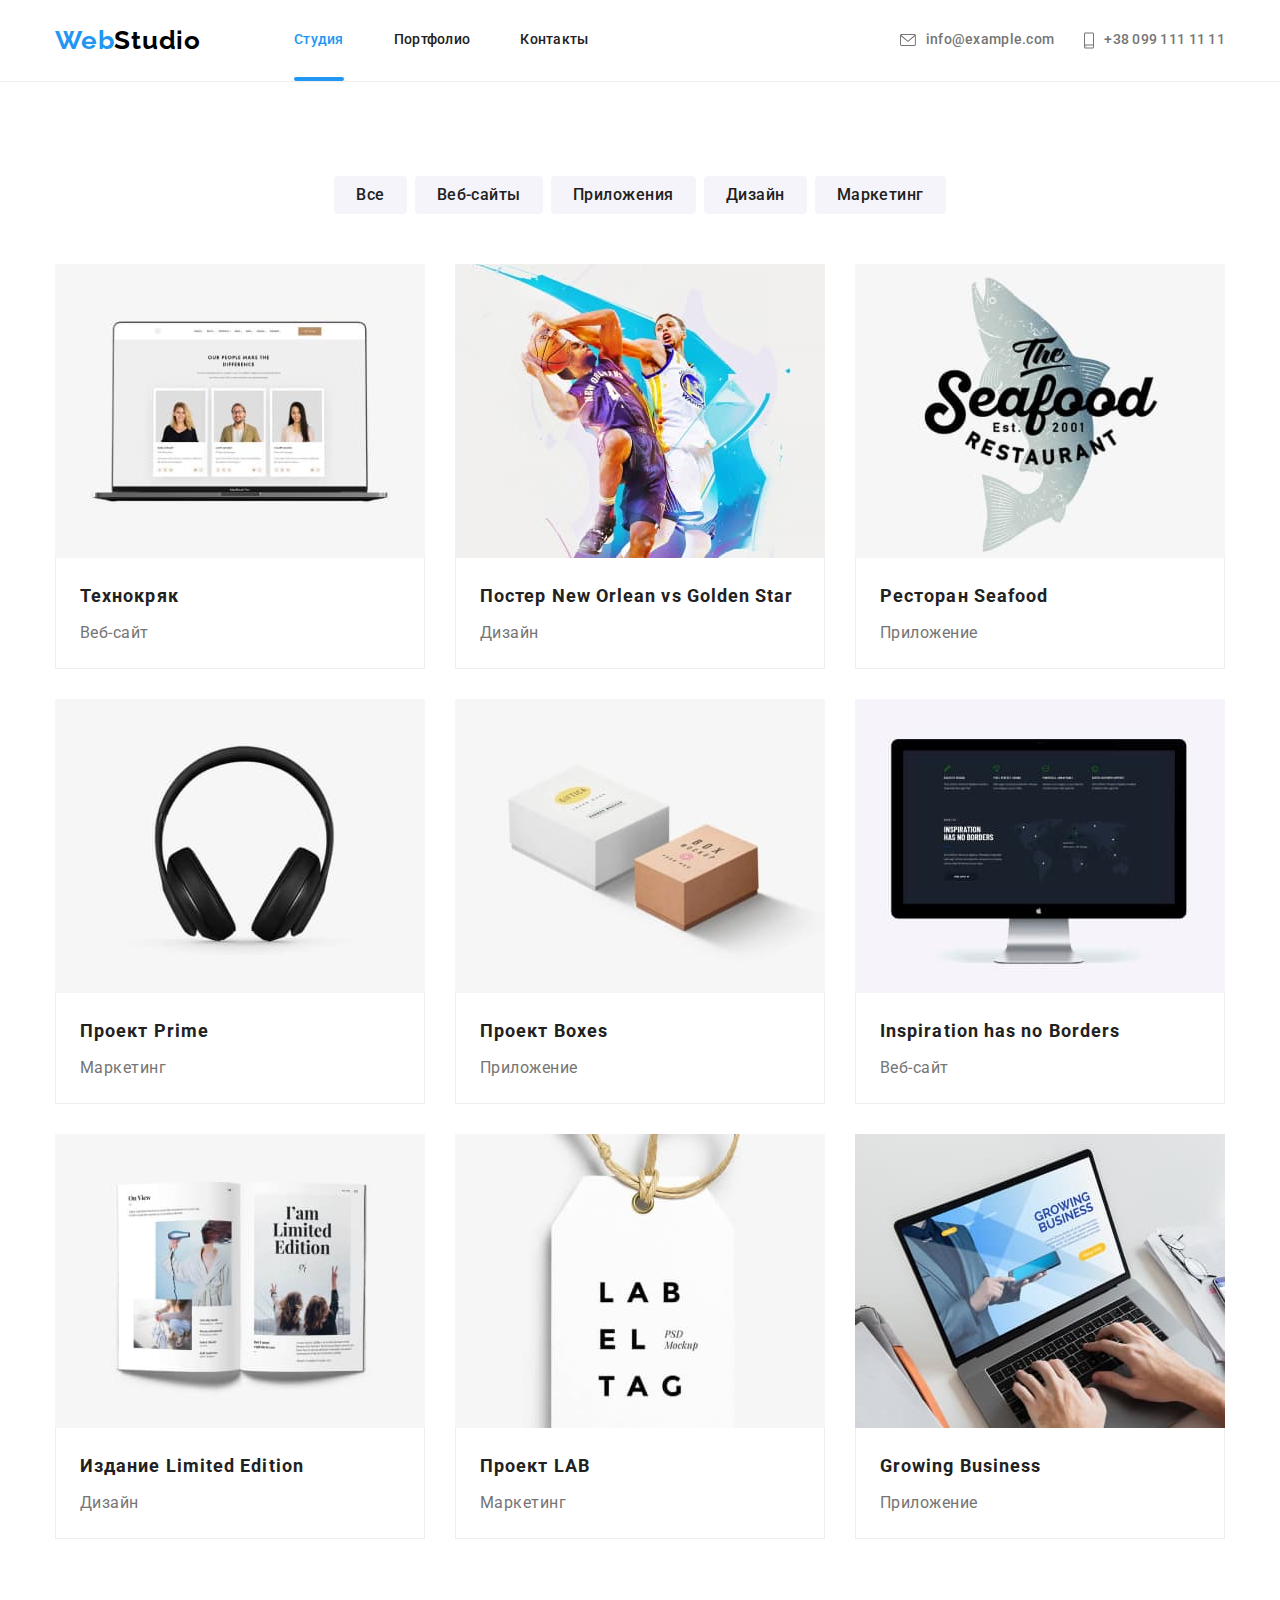
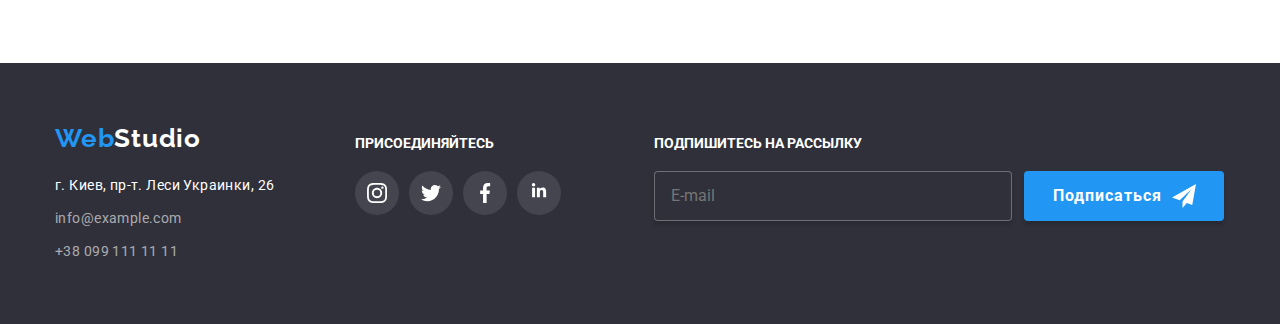
==== commit 01cc6170: "пофиксил" ====
--- a/portfolio.html
+++ b/portfolio.html
@@ -15,16 +15,20 @@
         <header class="header">
             <div class="container">
                 <div class="flexbox">
-                    <a class="logolink is-open" href="./index.html"><span class="logolink__constanta">Web</span><span
+                    <a class="logolink" href="./index.html"><span class="logolink__constanta">Web</span><span
                             class="logolink__header">Studio</span></a>
-                    <button type="button" class="header__menu is-open" aria-expanded="false" data-menu-button>
-                        <svg width="40px" height="40px" aria-label="Переключатель мобильного меню"
-                            aria-controls="menu-container">
-                            <use class="icon-close" href="./images/icons.svg#icon-close"></use>
+                    <button class="menu__button-open">
+                        <svg width="24px" height="16px" aria-label="Переключатель мобильного меню">
                             <use class="icon-menu" href="./images/icons.svg#menu"></use>
                         </svg>
                     </button>
-                    <div class="header__menu-container" id="menu-container" data-menu>
+                    <div class="menu is-hidden">
+                        <button class="menu__button-close">
+                            <svg width="40px" height="40px" aria-label="Переключатель мобильного меню"
+                                aria-controls="menu-container">
+                                <use class="icon-close" href="./images/icons.svg#icon-close"></use>
+                            </svg>
+                        </button>
                         <div class="menu-mobile-navigation">
                             <ul class="list">
                                 <li class="mob-items"><a class="mob-navigation" href="./index.html">Студия</a></li>
@@ -33,11 +37,12 @@
                             </ul>
                         </div>
                         <div class="menu-mobile-contacts">
-                            <ul class="list">
-                                <li class="mob-item"><a class="mob-contacts" href="tel:+380991111111">+38 099 111 11 11</a></li>
-                                <li class="web-item"><a class="mail-contacts"
-                                        href="mailto:info@devstudio.com">info@devstudio.com</a></li>
-                            </ul>
+                            <div>
+                                <a class="mob-contacts" href="tel:+380991111111">+38 099 111 11 11</a>
+                            </div>
+                            <div>
+                                <a class="mail-contacts" href="mailto:info@devstudio.com">info@devstudio.com</a>
+                            </div>
                             <ul class="web-list list">
                                 <li class="web-items"><a class="web-contacts" href="https://www.instagram.com">Instagram</a>
                                 <li class="web-items"><a class="web-contacts" href="https://twitter.com">Twitter</a>
@@ -48,9 +53,9 @@
                     </div>
                     <nav class="navigation">
                         <ul class="menu-nav list">
-                            <li class="menu-nav__item"><a class="menu-nav__link"
+                            <li class="menu-nav__item"><a class="menu-nav__link menu-nav__current"
                                     href="./index.html">Студия</a></li>
-                            <li class="menu-nav__item"><a class="menu-nav__link menu-nav__current" href="./portfolio.html">Портфолио</a></li>
+                            <li class="menu-nav__item"><a class="menu-nav__link" href="./portfolio.html">Портфолио</a></li>
                             <li class="menu-nav__item"><a class="menu-nav__link" href="Контакты">Контакты</a></li>
                         </ul>
                     </nav>
@@ -70,7 +75,7 @@
                     </ul>
                 </div>
             </div>
-        </header>
+    </header>
 
     <main>
         <section class="portfolio section">
--- a/css/main.min.css
+++ b/css/main.min.css
@@ -1,2 +1,2 @@
-:root{--main-text-color: #757575;--color-text-nav: #212121;--color-accent: #2196f3;--background-color-main: #e5e5e5;--background-color: #2f303a;--background-buttons: #f5f4fa;--color-but-add: #fff;--color-icons: #afb1b8;--timing-function: cubic-bezier(0.4, 0, 0.2, 1);--logo-font: Raleway, sans-serif;--main-font: Roboto, sans-serif;--hover-button: #188ce8}body{font-family:var(--main-font);color:var(--main-text-color)}img{display:block;max-width:100%;height:auto}.list{padding:0px;margin:0px;list-style:none}.container{margin-left:auto;margin-right:auto;padding-left:15px;padding-right:15px;max-width:320px}@media screen and (min-width: 480px){.container{max-width:480px}}@media screen and (min-width: 768px){.container{max-width:768px}}@media screen and (min-width: 1200px){.container{max-width:1200px}}.section{padding-top:60px;padding-bottom:60px}@media (min-width: 1200px){.section{padding-top:94px;padding-bottom:94px}}.header{border-bottom:1px solid #eeeeee;position:relative}.logolink{font-family:var(--logo-font);font-weight:700;font-size:26px;line-height:1.19;letter-spacing:0.03em;text-decoration:none}.logolink__constanta{color:var(--color-accent)}.logolink__header{color:#000}.flexbox{display:-webkit-box;display:-ms-flexbox;display:flex;-webkit-box-align:center;-ms-flex-align:center;align-items:center;-webkit-box-pack:justify;-ms-flex-pack:justify;justify-content:space-between;position:relative}.navigation,.contacts{display:-webkit-box;display:-ms-flexbox;display:flex;-webkit-box-align:center;-ms-flex-align:center;align-items:center}.navigation{display:none}@media screen and (min-width: 768px){.navigation{display:-webkit-box;display:-ms-flexbox;display:flex}}.menu-nav{padding-left:0;margin-top:0px;margin-bottom:0px;display:-webkit-box;display:-ms-flexbox;display:flex;-webkit-box-orient:horizontal;-webkit-box-direction:normal;-ms-flex-direction:row;flex-direction:row;margin-left:88px}@media screen and (min-width: 1200px){.menu-nav{margin-left:93px}}.menu-nav__link{position:relative}.menu-nav .menu-nav__current::after{content:'';display:block;width:100%;height:4px;background-color:var(--color-accent);position:absolute;bottom:-1px;border-radius:2px;color:var(--color-accent)}.menu-nav .menu-nav__item:not(:last-child){margin-right:50px}.menu-nav .menu-nav__link{display:block;-webkit-box-align:center;-ms-flex-align:center;align-items:center;padding-top:32px;padding-bottom:32px;font-weight:500;font-size:14px;line-height:1.14;letter-spacing:0.02em;text-decoration:none;color:var(--color-text-nav);-webkit-transition-property:color;transition-property:color;-webkit-transition-duration:250ms;transition-duration:250ms;-webkit-transition-timing-function:var(--timing-function);transition-timing-function:var(--timing-function);-webkit-transition-delay:0ms;transition-delay:0ms}.menu-nav .menu-nav__link:hover,.menu-nav .menu-nav__link:focus{color:var(--color-accent)}.menu-nav .menu-nav__current{color:var(--color-accent)}.contacts{margin-left:auto;padding-left:0px;margin-top:0px;margin-bottom:0px;display:none}@media screen and (min-width: 768px){.contacts{display:-webkit-box;display:-ms-flexbox;display:flex;-webkit-box-orient:vertical;-webkit-box-direction:normal;-ms-flex-direction:column;flex-direction:column;-webkit-box-align:start;-ms-flex-align:start;align-items:flex-start}}@media screen and (min-width: 1200px){.contacts{display:-webkit-box;display:-ms-flexbox;display:flex;-webkit-box-orient:horizontal;-webkit-box-direction:normal;-ms-flex-direction:row;flex-direction:row}}.contacts__icons{margin-right:10px}@media screen and (min-width: 1200px){.contacts .contacts__item:not(:last-child){margin-right:30px}}.contacts__link{padding-top:5px;padding-bottom:5px;display:-webkit-box;display:-ms-flexbox;display:flex;-webkit-box-align:center;-ms-flex-align:center;align-items:center}@media screen and (min-width: 1200px){.contacts__link{padding-top:32px;padding-bottom:32px}}.contacts__link:hover .contacts__icons,.contacts__link:focus .contacts__icons{fill:var(--color-accent)}.contacts .contacts__link{font-style:normal;font-weight:500;font-size:14px;line-height:1.14;letter-spacing:0.02em;text-decoration:none;color:var(--main-text-color);-webkit-transition-property:color;transition-property:color;-webkit-transition-duration:250ms;transition-duration:250ms;-webkit-transition-timing-function:var(--timing-function);transition-timing-function:var(--timing-function);-webkit-transition-delay:0ms;transition-delay:0ms}.contacts .contacts__link:hover,.contacts .contacts__link:focus{color:var(--color-accent)}.contacts__icons{fill:var(--main-text-color);-webkit-transition-property:fill;transition-property:fill;-webkit-transition-duration:250ms;transition-duration:250ms;-webkit-transition-timing-function:var(--timing-function);transition-timing-function:var(--timing-function);-webkit-transition-delay:0ms;transition-delay:0ms}.header__menu{display:-webkit-inline-box;display:-ms-inline-flexbox;display:inline-flex;border:none;background-color:var(--color-but-add);margin:0px;padding:0px;z-index:3}@media screen and (min-width: 768px){.header__menu{display:none}}.header__menu .icon-menu{display:none}.header__menu.is-open .icon-menu{display:block}.header__menu.is-open .icon-close{display:none}.header__menu-container{display:none;background-color:var(--color-but-add);padding:0px 15px 48px 40px;width:100%;position:fixed;left:0;top:0%;height:796px}.header__menu-container.is-open{display:block;z-index:1}@media screen and (min-width: 768px){.header__menu-container{display:none}}.mob-navigation{display:-webkit-box;display:-ms-flexbox;display:flex;-webkit-box-orient:vertical;-webkit-box-direction:normal;-ms-flex-direction:column;flex-direction:column;text-decoration:none;font-weight:500;font-size:40px;line-height:47px;letter-spacing:0.02em;color:var(--color-text-nav)}.mob-navigation:hover,.mob-navigation:focus{color:var(--color-accent)}.mob-items:first-child{margin-top:48px}.mob-items:not(:last-child){margin-bottom:32px}.mob-contacts{text-decoration:none;font-weight:500;font-size:34px;line-height:40px;letter-spacing:0.02em;color:var(--color-accent)}.mail-contacts{text-decoration:none;font-weight:500;font-size:24px;line-height:28px;letter-spacing:0.02em;color:var(--main-text-color)}.web-contacts{text-decoration:none;color:var(--color-accent);font-weight:500;font-size:18px;line-height:22px;letter-spacing:0.02em;padding-top:10px;padding-bottom:10px;padding-right:10px}.web-items:not(:last-child){border-right:1px solid rgba(33,33,33,0.2)}.web-items:nth-child(n+2){padding-left:10px}.web-list{display:-webkit-box;display:-ms-flexbox;display:flex;-webkit-box-orient:horizontal;-webkit-box-direction:normal;-ms-flex-direction:row;flex-direction:row;margin-top:64px}.mob-item{margin-top:102px;margin-bottom:32px}.header__menu:focus .icon-menu,.header__menu:hover .icon-menu,.header__menu:focus .icon-close,.header__menu:hover .icon-close{fill:var(--color-accent)}.hero{background-repeat:no-repeat;background-position:50% 50%;background-size:cover;display:-webkit-box;display:-ms-flexbox;display:flex;-webkit-box-align:center;-ms-flex-align:center;align-items:center;-webkit-box-pack:center;-ms-flex-pack:center;justify-content:center;-webkit-box-orient:vertical;-webkit-box-direction:normal;-ms-flex-direction:column;flex-direction:column;padding-top:200px;padding-bottom:200px;background-image:-webkit-gradient(linear, left top, left bottom, from(rgba(47,48,58,0.4)), to(rgba(47,48,58,0.4))),url("../images/hero/hero480@1x.jpg");background-image:linear-gradient(to bottom, rgba(47,48,58,0.4), rgba(47,48,58,0.4)),url("../images/hero/hero480@1x.jpg");min-width:480px;height:400px}@media screen and (min-device-pixel-ratio: 2), screen and (-webkit-min-device-pixel-ratio: 2), screen and (min-resolution: 192dpi), screen and (min-resolution: 2dppx){.hero{background-image:-webkit-gradient(linear, left top, left bottom, from(rgba(47,48,58,0.4)), to(rgba(47,48,58,0.4))),url("../images/hero/hero480@2x.jpg");background-image:linear-gradient(to bottom, rgba(47,48,58,0.4), rgba(47,48,58,0.4)),url("../images/hero/hero480@2x.jpg")}}@media screen and (min-width: 768px){.hero{min-width:768px;background-image:-webkit-gradient(linear, left top, left bottom, from(rgba(47,48,58,0.4)), to(rgba(47,48,58,0.4))),url("../images/hero/hero768@1x.jpg");background-image:linear-gradient(to bottom, rgba(47,48,58,0.4), rgba(47,48,58,0.4)),url("../images/hero/hero768@1x.jpg")}}@media screen and (min-width: 768px) and (min-device-pixel-ratio: 2), screen and (min-width: 768px) and (-webkit-min-device-pixel-ratio: 2), screen and (min-width: 768px) and (min-resolution: 192dpi), screen and (min-width: 768px) and (min-resolution: 2dppx){.hero{background-image:-webkit-gradient(linear, left top, left bottom, from(rgba(47,48,58,0.4)), to(rgba(47,48,58,0.4))),url("../images/hero/hero768@2x.jpg");background-image:linear-gradient(to bottom, rgba(47,48,58,0.4), rgba(47,48,58,0.4)),url("../images/hero/hero768@2x.jpg")}}@media screen and (min-width: 1200px){.hero{min-width:1600px;height:600px;background-image:-webkit-gradient(linear, left top, left bottom, from(rgba(47,48,58,0.4)), to(rgba(47,48,58,0.4))),url("../images/hero/hero1200@1x.jpg");background-image:linear-gradient(to bottom, rgba(47,48,58,0.4), rgba(47,48,58,0.4)),url("../images/hero/hero1200@1x.jpg")}}@media screen and (min-width: 1200px) and (min-device-pixel-ratio: 2), screen and (min-width: 1200px) and (-webkit-min-device-pixel-ratio: 2), screen and (min-width: 1200px) and (min-resolution: 192dpi), screen and (min-width: 1200px) and (min-resolution: 2dppx){.hero{background-image:-webkit-gradient(linear, left top, left bottom, from(rgba(47,48,58,0.4)), to(rgba(47,48,58,0.4))),url("../images/hero/hero1200@2x.jpg");background-image:linear-gradient(to bottom, rgba(47,48,58,0.4), rgba(47,48,58,0.4)),url("../images/hero/hero1200@2x.jpg")}}.hero__title{font-weight:900;line-height:1.36;text-align:center;letter-spacing:0.06em;text-transform:uppercase;color:var(--color-but-add);margin-bottom:0px;margin-top:0px;padding-bottom:30px;font-size:26px}@media screen and (min-width: 1200px){.hero__title{font-size:44px}}.hero__button-open{font-weight:700;font-size:16px;line-height:1.875;letter-spacing:0.06em;background-color:var(--color-accent);color:var(--color-but-add);cursor:pointer;text-shadow:0px 4px 4px rgba(0,0,0,0.25);border-radius:4px;padding:10px 32px;-webkit-transition-property:background-color;transition-property:background-color;-webkit-transition-duration:250ms;transition-duration:250ms;-webkit-transition-timing-function:var(--timing-function);transition-timing-function:var(--timing-function);-webkit-transition-delay:0ms;transition-delay:0ms;border:none}.hero__button-open:hover,.hero__button-open:focus{background-color:var(--hover-button);cursor:pointer}.hero__backdrop{position:fixed;background-color:rgba(0,0,0,0.2);top:0;left:0;width:100%;height:100%;z-index:1;opacity:1;-webkit-transition:opacity;transition:opacity;-webkit-transition-duration:250ms;transition-duration:250ms;-webkit-transition-timing-function:var(--timing-function);transition-timing-function:var(--timing-function);-webkit-transition-delay:0ms;transition-delay:0ms;padding:93px 15px 94px 15px;overflow-y:scroll}@media screen and (min-width: 768px) and (max-width: 1199px){.hero__backdrop{padding:208px 159px 207px 159px}}.hero__backdrop.is-hidden{opacity:0;pointer-events:none}.hero__backdrop.is-hidden .modal{-webkit-transform:translate(-50%, -50%) scale(0.1);transform:translate(-50%, -50%) scale(0.1)}.benefits__title{color:var(--color-text-nav);font-weight:700;font-size:14px;line-height:1.14;letter-spacing:0.03em;margin-top:0px;margin-bottom:0px;display:-webkit-box;display:-ms-flexbox;display:flex;-webkit-box-pack:center;-ms-flex-pack:center;justify-content:center}@media screen and (min-width: 768px){.benefits__title{-webkit-box-pack:start;-ms-flex-pack:start;justify-content:flex-start}}.benefits__text{font-size:14px;line-height:1.71;letter-spacing:0.03em;margin-top:10px;margin-bottom:0px}.benefits{padding-top:60px;padding-bottom:60px}@media screen and (min-width: 1200px){.benefits{padding-top:94px;padding-bottom:0px}}.benefits__list{display:-webkit-box;display:-ms-flexbox;display:flex;-webkit-box-orient:vertical;-webkit-box-direction:normal;-ms-flex-direction:column;flex-direction:column;padding:0px;margin:0px}@media screen and (min-width: 768px){.benefits__list{-webkit-box-orient:horizontal;-webkit-box-direction:normal;-ms-flex-direction:row;flex-direction:row;-ms-flex-wrap:wrap;flex-wrap:wrap}}@media screen and (min-width: 1200px){.benefits__list{-webkit-box-orient:horizontal;-webkit-box-direction:normal;-ms-flex-direction:row;flex-direction:row}}.benefits__item{width:450px}@media screen and (min-width: 768px){.benefits__item{width:354px}}@media screen and (min-width: 1200px){.benefits__item{width:270px}}.benefits__item:not(:last-child){margin-bottom:30px}@media screen and (min-width: 768px){.benefits__item:not(:last-child){margin-bottom:0px}}@media screen and (min-width: 1200px){.benefits__item:not(:last-child){margin-right:30px}}@media screen and (min-width: 768px) and (max-width: 1199px){.benefits__item:nth-child(-n+2){margin-bottom:30px}}@media screen and (min-width: 768px) and (max-width: 1199px){.benefits__item:nth-child(odd){margin-right:30px}}.benefits__icon{width:100%;height:120px;background-color:var(--background-buttons);border-radius:4px;margin-bottom:30px;display:-webkit-box;display:-ms-flexbox;display:flex;-webkit-box-align:center;-ms-flex-align:center;align-items:center;-webkit-box-pack:center;-ms-flex-pack:center;justify-content:center}@media screen and (min-width: 768px){.benefits__icon{width:354px}}@media screen and (min-width: 1200px){.benefits__icon{width:270px}}.about-us__list{display:-webkit-box;display:-ms-flexbox;display:flex;margin-top:0px;margin-bottom:0px;padding:0px}.about-us__title{margin-top:0px;margin-bottom:50px;font-weight:700;font-size:36px;line-height:1.16;text-align:center;letter-spacing:0.03em;color:var(--color-text-nav)}.about-us__list li:not(:last-child){margin-right:30px}.footer__contact-list{margin-top:0px;padding:0px;margin-bottom:0px}.about-us__box{background:rgba(47,48,58,0.8);position:absolute;bottom:0;width:370px;height:70px;font-weight:bold;font-size:14px;line-height:16px;letter-spacing:0.03em;color:var(--color-but-add);display:-webkit-box;display:-ms-flexbox;display:flex;-webkit-box-align:center;-ms-flex-align:center;align-items:center;-webkit-box-pack:center;-ms-flex-pack:center;justify-content:center}.about-us__item{position:relative}.about-us{display:none}@media screen and (min-width: 1200px){.about-us{display:-webkit-box;display:-ms-flexbox;display:flex}}.team__item{width:450px;background-color:var(--color-but-add);border:none;-webkit-box-shadow:0px 1px 3px rgba(0,0,0,0.12),0px 1px 1px rgba(0,0,0,0.14),0px 2px 1px rgba(0,0,0,0.2);box-shadow:0px 1px 3px rgba(0,0,0,0.12),0px 1px 1px rgba(0,0,0,0.14),0px 2px 1px rgba(0,0,0,0.2);border-radius:0px 0px 4px 4px}@media screen and (min-width: 768px){.team__item{width:354px}}@media screen and (min-width: 1200px){.team__item{width:270px}}.team__item:not(:last-child){margin-bottom:30px}@media screen and (min-width: 768px){.team__item:not(:last-child){margin-bottom:0px}}@media screen and (min-width: 1200px){.team__item:not(:last-child){margin-right:30px;margin-bottom:0px}}@media screen and (min-width: 768px) and (max-width: 1199px){.team .team__item:nth-child(-n+2){margin-bottom:30px}}@media screen and (min-width: 768px) and (max-width: 1199px){.team .team__item:nth-child(odd){margin-right:30px}}.team .team__list{display:-webkit-box;display:-ms-flexbox;display:flex;-webkit-box-orient:vertical;-webkit-box-direction:normal;-ms-flex-direction:column;flex-direction:column;-ms-flex-wrap:nowrap;flex-wrap:nowrap;padding-left:0px;margin-top:0px;margin-bottom:0px}@media screen and (min-width: 768px){.team .team__list{-webkit-box-orient:horizontal;-webkit-box-direction:normal;-ms-flex-direction:row;flex-direction:row;-ms-flex-wrap:wrap;flex-wrap:wrap}}.team__icons-list{display:-webkit-box;display:-ms-flexbox;display:flex;-webkit-box-pack:center;-ms-flex-pack:center;justify-content:center;-webkit-box-align:center;-ms-flex-align:center;align-items:center;padding:16px 32px 0px 32px}.team__icons-item+.team__icons-item{margin-left:10px}.team__links{display:-webkit-box;display:-ms-flexbox;display:flex;-webkit-box-align:center;-ms-flex-align:center;align-items:center;-webkit-box-pack:center;-ms-flex-pack:center;justify-content:center;width:44px;height:44px;border-radius:50%;-webkit-transition-property:background-color;transition-property:background-color;-webkit-transition-duration:250ms;transition-duration:250ms;-webkit-transition-timing-function:var(--timing-function);transition-timing-function:var(--timing-function);-webkit-transition-delay:0ms;transition-delay:0ms}.team__links:hover,.team__links:focus{background-color:var(--color-accent)}.team__links .team__icons{fill:var(--color-icons);-webkit-transition-property:fill;transition-property:fill;-webkit-transition-duration:250ms;transition-duration:250ms;-webkit-transition-timing-function:var(--timing-function);transition-timing-function:var(--timing-function);-webkit-transition-delay:0ms;transition-delay:0ms}.team__links:hover .team__icons,.team__links:focus .team__icons{fill:var(--color-but-add)}.team__title{font-weight:700;font-size:36px;line-height:1.12;text-align:center;letter-spacing:0.03em;color:var(--color-text-nav);margin-top:0px;margin-bottom:30px}@media screen and (min-width: 1200px){.team__title{margin-bottom:50px}}.team{background-color:var(--background-buttons)}.team__box{padding-top:30px;padding-bottom:30px}.team__name{font-weight:500;font-size:16px;line-height:1.187;letter-spacing:0.03em;color:var(--color-text-nav);margin-top:0px;margin-bottom:0px;text-align:center;padding-bottom:10px}.team__position{font-size:16px;line-height:1.187;letter-spacing:0.03em;margin-top:0px;margin-bottom:0px;text-align:center}.client__title{color:var(--color-text-nav);font-weight:bold;font-size:36px;line-height:42px;text-align:center;letter-spacing:1.17;margin-top:0px;margin-bottom:30px}@media screen and (min-width: 1200px){.client__title{margin-bottom:50px}}.client__list{display:-webkit-box;display:-ms-flexbox;display:flex;-ms-flex-wrap:wrap;flex-wrap:wrap;padding:0px;margin:0px}@media screen and (min-width: 1200px){.client__item+.client__item{margin-left:30px}}.client__item:nth-child(odd){margin-right:30px}@media screen and (min-width: 768px){.client__item:nth-child(odd){margin-right:0px}}.client__item:nth-child(-n+4){margin-bottom:30px}@media screen and (min-width: 768px){.client__item:nth-child(-n+4){margin-bottom:0px}}@media screen and (min-width: 768px) and (max-width: 1199px){.client__item:nth-child(-n+3){margin-bottom:30px}}@media screen and (min-width: 768px) and (max-width: 1199px){.client__item:nth-child(3n+1){margin-right:30px}}@media screen and (min-width: 768px) and (max-width: 1199px){.client__item:nth-child(3n+2){margin-right:30px}}.client__icon{fill:var(--color-icons);-webkit-transition-property:fill;transition-property:fill;-webkit-transition-duration:250ms;transition-duration:250ms;-webkit-transition-timing-function:var(--timing-function);transition-timing-function:var(--timing-function);-webkit-transition-delay:0ms;transition-delay:0ms}.client__item{display:-webkit-box;display:-ms-flexbox;display:flex}.client__link{width:210px;height:92px;border:1px solid var(--color-icons);border-radius:4px;-webkit-transition-property:fill, border;transition-property:fill, border;-webkit-transition-duration:250ms;transition-duration:250ms;-webkit-transition-timing-function:var;transition-timing-function:var;-webkit-transition-delay:0ms;transition-delay:0ms;display:-webkit-box;display:-ms-flexbox;display:flex;-webkit-box-align:center;-ms-flex-align:center;align-items:center;-webkit-box-pack:center;-ms-flex-pack:center;justify-content:center}@media screen and (min-width: 768px){.client__link{width:226px}}@media screen and (min-width: 1200px){.client__link{width:170px}}.client__link:hover,.client__link:focus{fill:var(--color-accent);border:1px solid var(--color-accent)}.client__link:hover .client__icon,.client__link:focus .client__icon{fill:var(--color-accent)}.footer{background-color:var(--background-color);padding-top:60px;padding-bottom:60px}.footer__link{color:rgba(255,255,255,0.6);text-decoration:none;font-style:normal;font-weight:400;font-size:14px;line-height:1.71;letter-spacing:0.03em}.footer__mail-item{margin-top:9px}.footer__tel-item{margin-top:9px}.footer__address-item{margin-top:20px}.footer .footer__address-link{font-style:normal;color:var(--color-but-add);font-family:var(--main-font);font-size:14px;line-height:1.71;letter-spacing:0.03em;text-decoration:none}.footer__join{margin-top:60px}@media screen and (min-width: 768px){.footer__join{margin-left:165px;margin-top:0px;display:-webkit-box;display:-ms-flexbox;display:flex;-ms-flex-item-align:start;align-self:flex-start}}@media screen and (min-width: 1200px){.footer__join{margin-left:81px;margin-top:12px}}.footer__join-tittle{color:var(--color-but-add);font-style:normal;font-weight:bold;font-size:14px;line-height:16px;letter-spacing:1.143;margin-top:0px;margin-bottom:20px;display:-webkit-box;display:-ms-flexbox;display:flex;-webkit-box-align:center;-ms-flex-align:center;align-items:center;-webkit-box-pack:center;-ms-flex-pack:center;justify-content:center}@media screen and (min-width: 1200px){.footer__join-tittle{-webkit-box-pack:start;-ms-flex-pack:start;justify-content:flex-start}}.footer__join-list{display:-webkit-box;display:-ms-flexbox;display:flex;-webkit-box-align:center;-ms-flex-align:center;align-items:center;padding:0px;margin:0px}.footer__join-link{display:-webkit-box;display:-ms-flexbox;display:flex;-webkit-box-align:center;-ms-flex-align:center;align-items:center;-webkit-box-pack:center;-ms-flex-pack:center;justify-content:center;width:44px;height:44px;border-radius:50%;background-color:rgba(255,255,255,0.1);-webkit-transition-property:background-color;transition-property:background-color;-webkit-transition-duration:250ms;transition-duration:250ms;-webkit-transition-timing-function:var(--timing-function);transition-timing-function:var(--timing-function);-webkit-transition-delay:0ms;transition-delay:0ms}.footer__join-link:hover,.footer__join-link:focus{background-color:var(--color-accent)}.footer__join-item+.footer__join-item{margin-left:10px}.footer__join-icons{fill:var(--color-but-add)}.footer__list{padding:0px;margin:0px;display:-webkit-box;display:-ms-flexbox;display:flex;-webkit-box-orient:vertical;-webkit-box-direction:normal;-ms-flex-direction:column;flex-direction:column;-webkit-box-align:center;-ms-flex-align:center;align-items:center}@media screen and (min-width: 768px){.footer__list{-webkit-box-orient:horizontal;-webkit-box-direction:normal;-ms-flex-direction:row;flex-direction:row;-ms-flex-wrap:wrap;flex-wrap:wrap}}@media screen and (min-width: 1200px){.footer__list{-webkit-box-align:start;-ms-flex-align:start;align-items:flex-start}}.footer__submit{width:200px;height:50px;-webkit-box-shadow:0px 4px 4px rgba(0,0,0,0.15);box-shadow:0px 4px 4px rgba(0,0,0,0.15);border-radius:4px;background:var(--color-accent);cursor:pointer;border:none;margin-top:20px}@media screen and (min-width: 1200px){.footer__submit{margin-left:12px;margin-top:0px}}.footer__submit:hover,.footer__submit:focus{background-color:var(--hover-button);cursor:pointer}.footer__mailing{margin-top:60px}@media screen and (min-width: 768px){.footer__mailing{margin-left:150px}}@media screen and (min-width: 1200px){.footer__mailing{margin-left:93px;-ms-flex-item-align:start;align-self:flex-start;margin-top:12px}}.footer__submit-icon{margin-left:10px}.footer__submit-text{font-weight:700;font-size:16px;line-height:1.875;letter-spacing:0.06em;color:var(--color-but-add)}.footer__mailing-input input{width:450px;height:50px;background:var(--background-color);border:1px solid rgba(255,255,255,0.3);-webkit-box-shadow:0px 4px 4px rgba(0,0,0,0.15);box-shadow:0px 4px 4px rgba(0,0,0,0.15);border-radius:4px;padding-left:16px;color:var(--color-but-add);outline:none}@media screen and (min-width: 1200px){.footer__mailing-input input{width:358px}}.footer__mailing-form{display:-webkit-box;display:-ms-flexbox;display:flex;-webkit-box-orient:vertical;-webkit-box-direction:normal;-ms-flex-direction:column;flex-direction:column;-webkit-box-align:center;-ms-flex-align:center;align-items:center}@media screen and (min-width: 1200px){.footer__mailing-form{-webkit-box-orient:horizontal;-webkit-box-direction:normal;-ms-flex-direction:row;flex-direction:row}}.but-list{display:-webkit-box;display:-ms-flexbox;display:flex;-webkit-box-align:center;-ms-flex-align:center;align-items:center;-webkit-box-pack:center;-ms-flex-pack:center;justify-content:center}.logolink__footer{color:var(--color-but-add)}.footer .contacts-link{font-style:normal;font-weight:500;font-size:14px;line-height:1.14;letter-spacing:0.02em;text-decoration:none;color:var(--main-text-color);-webkit-transition-property:color;transition-property:color;-webkit-transition-duration:250ms;transition-duration:250ms;-webkit-transition-timing-function:var(--timing-function);transition-timing-function:var(--timing-function);-webkit-transition-delay:0ms;transition-delay:0ms}.footer__contact,.footer__contact-list{display:-webkit-box;display:-ms-flexbox;display:flex;-webkit-box-orient:vertical;-webkit-box-direction:normal;-ms-flex-direction:column;flex-direction:column;-webkit-box-align:center;-ms-flex-align:center;align-items:center}@media screen and (min-width: 1200px){.footer__contact,.footer__contact-list{-webkit-box-align:start;-ms-flex-align:start;align-items:flex-start}}@media screen and (min-width: 768px){.footer__contact{margin-left:61px}}@media screen and (min-width: 1200px){.footer__contact{margin-left:0px}}.modal{width:450px;height:609px;background-color:var(--color-but-add);-webkit-box-shadow:0px 1px 3px rgba(0,0,0,0.12),0px 1px 1px rgba(0,0,0,0.14),0px 2px 1px rgba(0,0,0,0.2);box-shadow:0px 1px 3px rgba(0,0,0,0.12),0px 1px 1px rgba(0,0,0,0.14),0px 2px 1px rgba(0,0,0,0.2);border-radius:4px;-webkit-transition-property:-webkit-transform;transition-property:-webkit-transform;transition-property:transform;transition-property:transform, -webkit-transform;-webkit-transition-duration:250ms;transition-duration:250ms;-webkit-transition-timing-function:var(--timing-function);transition-timing-function:var(--timing-function);-webkit-transition-delay:0ms;transition-delay:0ms;position:fixed;top:50%;left:50%;-webkit-transform:translate(-50%, -50%) scale(1);transform:translate(-50%, -50%) scale(1)}.modal__button-close{width:30px;height:30px;position:absolute;top:8px;right:8px;border:none;background-color:var(--color-but-add);padding:0px;cursor:pointer;border:1px solid rgba(0,0,0,0.1);border-radius:50%;padding:6px}.modal__button-close:hover .modal__icon-close{fill:var(--color-accent)}.modal__icon-close{-webkit-transition-property:fill;transition-property:fill;-webkit-transition-duration:250ms;transition-duration:250ms;-webkit-transition-timing-function:var(--timing-function);transition-timing-function:var(--timing-function);-webkit-transition-delay:0ms;transition-delay:0ms}.modal__title{font-weight:bold;font-size:20px;line-height:1.15;text-align:center;letter-spacing:0.03em;color:var(--color-text-nav);margin-bottom:12px;margin-top:0px}.modal__area{padding:40px}textarea{resize:none}.modal__form{display:-webkit-box;display:-ms-flexbox;display:flex;-webkit-box-orient:vertical;-webkit-box-direction:normal;-ms-flex-direction:column;flex-direction:column;position:relative}.modal__form input{border:1px solid rgba(33,33,33,0.2);border-radius:4px;height:40px;padding:11px 0px 11px 42px;outline:none;-webkit-transition-property:border;transition-property:border;-webkit-transition-duration:250ms;transition-duration:250ms;-webkit-transition-timing-function:var(--timing-function);transition-timing-function:var(--timing-function);-webkit-transition-delay:0ms;transition-delay:0ms;margin-bottom:28px;margin-top:4px}.modal__form input:focus{border:1px solid var(--color-accent);cursor:pointer}.modal__form label{position:absolute;top:-17px}.modal__checkbox label{display:-webkit-box;display:-ms-flexbox;display:flex;-webkit-box-align:center;-ms-flex-align:center;align-items:center;cursor:pointer}.modal__checkbox-input{display:none}.modal__checkbox-input:checked+.modal__checkbox-icon{border-color:var(--color-accent);background-color:var(--color-accent);background-image:url("../images/check.svg");background-size:cover}.modal__checkbox-icon{display:inline-block;width:16px;height:15px;border:2px solid var(--color-text-nav);border-radius:4px}.modal__checkbox{margin-bottom:30px;display:-webkit-box;display:-ms-flexbox;display:flex;-webkit-box-pack:center;-ms-flex-pack:center;justify-content:center}.modal__checkbox-text{font-weight:400;font-size:12px;line-height:1.71;letter-spacing:0.03em;margin-left:7px}.modal__checkbox-link{color:var(--color-accent);text-decoration-skip-ink:none}.modal__button-submit{display:-webkit-box;display:-ms-flexbox;display:flex;-webkit-box-pack:center;-ms-flex-pack:center;justify-content:center;-webkit-box-align:center;-ms-flex-align:center;align-items:center;width:200px;height:50px;background:var(--color-accent);-webkit-box-shadow:0px 4px 4px rgba(0,0,0,0.15);box-shadow:0px 4px 4px rgba(0,0,0,0.15);border-radius:4px;color:var(--color-but-add);font-family:var(--main-font);font-weight:bold;font-size:16px;line-height:1.875;letter-spacing:0.06em;border:none}.modal__button-submit:hover,.modal__button-submit:focus{background-color:var(--hover-button);cursor:pointer}.modal__comment{display:-webkit-box;display:-ms-flexbox;display:flex;-webkit-box-orient:vertical;-webkit-box-direction:normal;-ms-flex-direction:column;flex-direction:column;margin-bottom:20px}.modal__comment label{padding-bottom:4px}.modal__comment textarea{padding:12px 16px;border:1px solid rgba(33,33,33,0.2);border-radius:4px;outline:none;-webkit-transition-property:border;transition-property:border;-webkit-transition-duration:250ms;transition-duration:250ms;-webkit-transition-timing-function:var(--timing-function);transition-timing-function:var(--timing-function);-webkit-transition-delay:0ms;transition-delay:0ms}.modal__comment textarea:focus{border:1px solid var(--color-accent)}.modal__comment textarea::-webkit-input-placeholder{font-size:12px;line-height:1.17;letter-spacing:0.01em;color:rgba(117,117,117,0.5)}.modal__comment textarea:-ms-input-placeholder{font-size:12px;line-height:1.17;letter-spacing:0.01em;color:rgba(117,117,117,0.5)}.modal__comment textarea::-ms-input-placeholder{font-size:12px;line-height:1.17;letter-spacing:0.01em;color:rgba(117,117,117,0.5)}.modal__comment textarea::placeholder{font-size:12px;line-height:1.17;letter-spacing:0.01em;color:rgba(117,117,117,0.5)}.modal__submit{display:-webkit-box;display:-ms-flexbox;display:flex;-webkit-box-pack:center;-ms-flex-pack:center;justify-content:center}.modal__icons{position:absolute;top:15px;left:12px;fill:var(--color-text-nav);-webkit-transition-property:fill;transition-property:fill;-webkit-transition-duration:250ms;transition-duration:250ms;-webkit-transition-timing-function:var(--timing-function);transition-timing-function:var(--timing-function);-webkit-transition-delay:0ms;transition-delay:0ms}.modal__input{position:relative;display:-webkit-box;display:-ms-flexbox;display:flex;-webkit-box-orient:vertical;-webkit-box-direction:normal;-ms-flex-direction:column;flex-direction:column}.modal__input input:focus ~ .modal__icons{fill:var(--color-accent)}.modal__form-name{font-weight:400;font-size:12px;line-height:1.17;letter-spacing:0.01em}@media screen and (min-width: 480px) and (max-width: 1199px){.modal__input input:focus-within ~ label{color:var(--color-accent)}}.portfolio__button-list{padding:0px;margin-top:0px;margin-bottom:0px;display:-webkit-box;display:-ms-flexbox;display:flex;-webkit-box-pack:center;-ms-flex-pack:center;justify-content:center;-webkit-box-orient:horizontal;-webkit-box-direction:normal;-ms-flex-direction:row;flex-direction:row;-ms-flex-wrap:wrap;flex-wrap:wrap;-webkit-box-pack:start;-ms-flex-pack:start;justify-content:flex-start}@media screen and (min-width: 768px){.portfolio__button-list{-webkit-box-pack:center;-ms-flex-pack:center;justify-content:center}}.portfolio__button-list .portfolio__button{font-family:var(--main-font);color:var(--color-text-nav);background-color:var(--background-buttons);font-weight:500;font-size:16px;line-height:1.625;letter-spacing:0.03em;cursor:pointer;border-radius:4px;border:transparent;padding:6px 22px;-webkit-transition-property:color, background-color, -webkit-box-shadow;transition-property:color, background-color, -webkit-box-shadow;transition-property:color, background-color, box-shadow;transition-property:color, background-color, box-shadow, -webkit-box-shadow;-webkit-transition-duration:250ms;transition-duration:250ms;-webkit-transition-timing-function:var(--timing-function);transition-timing-function:var(--timing-function);-webkit-transition-delay:0ms;transition-delay:0ms}.portfolio__button-list .portfolio__button:hover,.portfolio__button-list .portfolio__button:focus{-webkit-box-shadow:0px 3px 1px rgba(0,0,0,0.1),0px 1px 2px rgba(0,0,0,0.08),0px 2px 2px rgba(0,0,0,0.12);box-shadow:0px 3px 1px rgba(0,0,0,0.1),0px 1px 2px rgba(0,0,0,0.08),0px 2px 2px rgba(0,0,0,0.12);color:var(--color-but-add);background-color:var(--color-accent)}.portfolio__button-item:not(:last-child){margin-right:8px}.portfolio__button-item:nth-child(-n+3){margin-bottom:15px}.portfolio__link{text-decoration:none}.portfolio__link:hover .portfolio__card-text{-webkit-transform:translateY(0%);transform:translateY(0%)}.portfolio__link .portfolio__card{-webkit-transition-property:-webkit-box-shadow;transition-property:-webkit-box-shadow;transition-property:box-shadow;transition-property:box-shadow, -webkit-box-shadow;-webkit-transition-duration:250ms;transition-duration:250ms;-webkit-transition-timing-function:var(--timing-function);transition-timing-function:var(--timing-function);-webkit-transition-delay:0ms;transition-delay:0ms}.portfolio__link .portfolio__card:hover .portfolio__card{-webkit-box-shadow:0px 1px 1px rgba(0,0,0,0.12),0px 4px 4px rgba(0,0,0,0.06),1px 4px 6px rgba(0,0,0,0.16);box-shadow:0px 1px 1px rgba(0,0,0,0.12),0px 4px 4px rgba(0,0,0,0.06),1px 4px 6px rgba(0,0,0,0.16)}.portfolio__card-actions{position:relative;overflow:hidden}.portfolio__card-text{display:-webkit-box;display:-ms-flexbox;display:flex;padding-left:24px;padding-right:24px;-ms-flex-wrap:wrap;flex-wrap:wrap;-webkit-box-align:center;-ms-flex-align:center;align-items:center;position:absolute;background:rgba(33,150,243,0.9);color:var(--color-but-add);width:100%;height:100%;bottom:0;font-weight:400;font-size:18px;line-height:1.56;letter-spacing:0.03em;-webkit-transform:translateY(101%);transform:translateY(101%);-webkit-transition-property:-webkit-transform;transition-property:-webkit-transform;transition-property:transform;transition-property:transform, -webkit-transform;-webkit-transition-duration:250ms;transition-duration:250ms;-webkit-transition-timing-function:var(--timing-function);transition-timing-function:var(--timing-function);-webkit-transition-delay:0ms;transition-delay:0ms}.portfolio__list{display:-webkit-box;display:-ms-flexbox;display:flex;-ms-flex-wrap:wrap;flex-wrap:wrap;padding:0px;margin-top:40px;margin-bottom:0px}@media screen and (min-width: 768px){.portfolio__list{margin-top:30px}}@media screen and (min-width: 1200px){.portfolio__list{margin-top:50px}}.portfolio__list .portfolio__title{font-weight:700;font-size:18px;line-height:2;letter-spacing:0.06em;color:var(--color-text-nav);margin-top:0px;margin-bottom:0px}.portfolio__list .portfolio__type{font-size:16px;line-height:1.875;letter-spacing:0.03em;padding:0px;margin-top:0px;margin-bottom:0px;padding-top:4px;color:var(--main-text-color)}.portfolio__box{padding:20px 24px;border-bottom:1px solid #eeeeee;border-left:1px solid #eeeeee;border-right:1px solid #eeeeee}@media screen and (min-width: 768px) and (max-width: 1199px){.portfolio__item:nth-child(1) .portfolio__box{height:146px}}.portfolio__item:not(:last-child){margin-bottom:30px}@media screen and (min-width: 768px){.portfolio__item:nth-child(odd){margin-right:30px}}@media screen and (min-width: 1200px){.portfolio__item{margin-right:30px}}@media screen and (min-width: 1200px){.portfolio__item:nth-child(3n){margin-right:0px}}.hidden{display:none}.portfolio__card{width:450px}@media screen and (min-width: 768px){.portfolio__card{width:354px}}@media screen and (min-width: 1200px){.portfolio__card{width:370px}}
+:root{--main-text-color: #757575;--color-text-nav: #212121;--color-accent: #2196f3;--background-color-main: #e5e5e5;--background-color: #2f303a;--background-buttons: #f5f4fa;--color-but-add: #fff;--color-icons: #afb1b8;--timing-function: cubic-bezier(0.4, 0, 0.2, 1);--logo-font: Raleway, sans-serif;--main-font: Roboto, sans-serif;--hover-button: #188ce8}body{font-family:var(--main-font);color:var(--main-text-color)}img{display:block;max-width:100%;height:auto}.list{padding:0px;margin:0px;list-style:none}.container{margin-left:auto;margin-right:auto;padding-left:15px;padding-right:15px;max-width:320px}@media screen and (min-width: 480px){.container{max-width:480px}}@media screen and (min-width: 768px){.container{max-width:768px}}@media screen and (min-width: 1200px){.container{max-width:1200px}}.section{padding-top:60px;padding-bottom:60px}@media (min-width: 1200px){.section{padding-top:94px;padding-bottom:94px}}.header{border-bottom:1px solid #eeeeee;position:relative}@media screen and (max-width: 767px){.header{padding:16px 0px 16px 0px}}.logolink{font-family:var(--logo-font);font-weight:700;font-size:24px;line-height:1.19;letter-spacing:0.03em;text-decoration:none}@media screen and (min-width: 1200px){.logolink{font-size:26px}}.logolink__constanta{color:var(--color-accent)}.logolink__header{color:#000}.flexbox{display:-webkit-box;display:-ms-flexbox;display:flex;-webkit-box-align:center;-ms-flex-align:center;align-items:center;-webkit-box-pack:justify;-ms-flex-pack:justify;justify-content:space-between;position:relative}.navigation,.contacts{display:-webkit-box;display:-ms-flexbox;display:flex;-webkit-box-align:center;-ms-flex-align:center;align-items:center}.navigation{display:none}@media screen and (min-width: 768px){.navigation{display:-webkit-box;display:-ms-flexbox;display:flex}}.menu-nav{padding-left:0;margin-top:0px;margin-bottom:0px;display:-webkit-box;display:-ms-flexbox;display:flex;-webkit-box-orient:horizontal;-webkit-box-direction:normal;-ms-flex-direction:row;flex-direction:row;margin-left:88px}@media screen and (min-width: 1200px){.menu-nav{margin-left:93px}}.menu-nav__link{position:relative}.menu-nav .menu-nav__current::after{content:'';display:block;width:100%;height:4px;background-color:var(--color-accent);position:absolute;bottom:-1px;border-radius:2px;color:var(--color-accent)}.menu-nav .menu-nav__item:not(:last-child){margin-right:50px}.menu-nav .menu-nav__link{display:block;-webkit-box-align:center;-ms-flex-align:center;align-items:center;padding-top:32px;padding-bottom:32px;font-weight:500;font-size:14px;line-height:1.14;letter-spacing:0.02em;text-decoration:none;color:var(--color-text-nav);-webkit-transition-property:color;transition-property:color;-webkit-transition-duration:250ms;transition-duration:250ms;-webkit-transition-timing-function:var(--timing-function);transition-timing-function:var(--timing-function);-webkit-transition-delay:0ms;transition-delay:0ms}.menu-nav .menu-nav__link:hover,.menu-nav .menu-nav__link:focus{color:var(--color-accent)}.menu-nav .menu-nav__current{color:var(--color-accent)}.contacts{margin-left:auto;padding-left:0px;margin-top:0px;margin-bottom:0px;display:none}@media screen and (min-width: 768px){.contacts{display:-webkit-box;display:-ms-flexbox;display:flex;-webkit-box-orient:vertical;-webkit-box-direction:normal;-ms-flex-direction:column;flex-direction:column;-webkit-box-align:start;-ms-flex-align:start;align-items:flex-start}}@media screen and (min-width: 1200px){.contacts{display:-webkit-box;display:-ms-flexbox;display:flex;-webkit-box-orient:horizontal;-webkit-box-direction:normal;-ms-flex-direction:row;flex-direction:row}}.contacts__icons{margin-right:10px}@media screen and (min-width: 1200px){.contacts .contacts__item:not(:last-child){margin-right:30px}}.contacts__link{padding-top:5px;padding-bottom:5px;display:-webkit-box;display:-ms-flexbox;display:flex;-webkit-box-align:center;-ms-flex-align:center;align-items:center}@media screen and (min-width: 1200px){.contacts__link{padding-top:32px;padding-bottom:32px}}.contacts__link:hover .contacts__icons,.contacts__link:focus .contacts__icons{fill:var(--color-accent)}.contacts .contacts__link{font-style:normal;font-weight:500;font-size:14px;line-height:1.14;letter-spacing:0.02em;text-decoration:none;color:var(--main-text-color);-webkit-transition-property:color;transition-property:color;-webkit-transition-duration:250ms;transition-duration:250ms;-webkit-transition-timing-function:var(--timing-function);transition-timing-function:var(--timing-function);-webkit-transition-delay:0ms;transition-delay:0ms}.contacts .contacts__link:hover,.contacts .contacts__link:focus{color:var(--color-accent)}.contacts__icons{fill:var(--main-text-color);-webkit-transition-property:fill;transition-property:fill;-webkit-transition-duration:250ms;transition-duration:250ms;-webkit-transition-timing-function:var(--timing-function);transition-timing-function:var(--timing-function);-webkit-transition-delay:0ms;transition-delay:0ms}.menu__button-open{display:-webkit-box;display:-ms-flexbox;display:flex;border:none;margin:0px;padding:0px;z-index:2;position:absolute;top:5px;right:0px;background-color:transparent}@media screen and (min-width: 768px){.menu__button-open{display:none}}.menu__button-close{display:-webkit-box;display:-ms-flexbox;display:flex;position:absolute;top:10px;right:8px;border:none;background-color:var(--color-but-add);margin:0px;padding:0px;z-index:2}@media screen and (min-width: 768px){.menu__button-close{display:none}}.menu__button-open:focus .icon-menu,.menu__button-open:hover .icon-menu,.menu__button-close:focus .icon-close,.menu__button-close:hover .icon-close{fill:var(--color-accent)}.menu{display:-webkit-box;display:-ms-flexbox;display:flex;background-color:var(--color-but-add);padding:0px 15px 48px 40px;width:100%;position:fixed;left:0;top:0;height:100%;display:flex;-webkit-box-orient:vertical;-webkit-box-direction:normal;-ms-flex-direction:column;flex-direction:column;-webkit-box-pack:justify;-ms-flex-pack:justify;justify-content:space-between;z-index:3}@media screen and (min-width: 768px){.menu{display:none}}.mob-navigation{display:-webkit-box;display:-ms-flexbox;display:flex;-webkit-box-orient:vertical;-webkit-box-direction:normal;-ms-flex-direction:column;flex-direction:column;text-decoration:none;font-weight:500;font-size:40px;line-height:47px;letter-spacing:0.02em;color:var(--color-text-nav)}.mob-navigation:hover,.mob-navigation:focus{color:var(--color-accent)}.mob-contacts{display:block;text-decoration:none;font-weight:500;font-size:34px;line-height:40px;letter-spacing:0.02em;color:var(--color-accent)}.mail-contacts{display:block;text-decoration:none;font-weight:500;font-size:24px;line-height:28px;letter-spacing:0.02em;color:var(--main-text-color)}.web-contacts{text-decoration:none;color:var(--color-accent);font-weight:500;font-size:18px;line-height:22px;letter-spacing:0.02em;padding-top:10px;padding-bottom:10px;padding-right:10px}.web-items:not(:last-child){border-right:1px solid rgba(33,33,33,0.2)}.web-items:nth-child(n+2){padding-left:10px}.menu-mobile-contacts{display:-webkit-box;display:-ms-flexbox;display:flex;-webkit-box-orient:vertical;-webkit-box-direction:normal;-ms-flex-direction:column;flex-direction:column;-webkit-box-pack:justify;-ms-flex-pack:justify;justify-content:space-between;height:186px}.web-list{display:-webkit-box;display:-ms-flexbox;display:flex;-webkit-box-orient:horizontal;-webkit-box-direction:normal;-ms-flex-direction:row;flex-direction:row}.mob-items:first-child{margin-top:48px}.mob-items:not(:last-child){margin-bottom:32px}.hero{background-repeat:no-repeat;background-position:50% 50%;background-size:cover;display:-webkit-box;display:-ms-flexbox;display:flex;-webkit-box-align:center;-ms-flex-align:center;align-items:center;-webkit-box-pack:center;-ms-flex-pack:center;justify-content:center;-webkit-box-orient:vertical;-webkit-box-direction:normal;-ms-flex-direction:column;flex-direction:column;padding-top:200px;padding-bottom:200px;background-image:-webkit-gradient(linear, left top, left bottom, from(rgba(47,48,58,0.4)), to(rgba(47,48,58,0.4))),url("../images/hero/hero480@1x.jpg");background-image:linear-gradient(to bottom, rgba(47,48,58,0.4), rgba(47,48,58,0.4)),url("../images/hero/hero480@1x.jpg");min-width:480px;height:400px}@media screen and (min-device-pixel-ratio: 2), screen and (-webkit-min-device-pixel-ratio: 2), screen and (min-resolution: 192dpi), screen and (min-resolution: 2dppx){.hero{background-image:-webkit-gradient(linear, left top, left bottom, from(rgba(47,48,58,0.4)), to(rgba(47,48,58,0.4))),url("../images/hero/hero480@2x.jpg");background-image:linear-gradient(to bottom, rgba(47,48,58,0.4), rgba(47,48,58,0.4)),url("../images/hero/hero480@2x.jpg")}}@media screen and (min-width: 768px){.hero{min-width:768px;background-image:-webkit-gradient(linear, left top, left bottom, from(rgba(47,48,58,0.4)), to(rgba(47,48,58,0.4))),url("../images/hero/hero768@1x.jpg");background-image:linear-gradient(to bottom, rgba(47,48,58,0.4), rgba(47,48,58,0.4)),url("../images/hero/hero768@1x.jpg")}}@media screen and (min-width: 768px) and (min-device-pixel-ratio: 2), screen and (min-width: 768px) and (-webkit-min-device-pixel-ratio: 2), screen and (min-width: 768px) and (min-resolution: 192dpi), screen and (min-width: 768px) and (min-resolution: 2dppx){.hero{background-image:-webkit-gradient(linear, left top, left bottom, from(rgba(47,48,58,0.4)), to(rgba(47,48,58,0.4))),url("../images/hero/hero768@2x.jpg");background-image:linear-gradient(to bottom, rgba(47,48,58,0.4), rgba(47,48,58,0.4)),url("../images/hero/hero768@2x.jpg")}}@media screen and (min-width: 1200px){.hero{min-width:1600px;height:600px;background-image:-webkit-gradient(linear, left top, left bottom, from(rgba(47,48,58,0.4)), to(rgba(47,48,58,0.4))),url("../images/hero/hero1200@1x.jpg");background-image:linear-gradient(to bottom, rgba(47,48,58,0.4), rgba(47,48,58,0.4)),url("../images/hero/hero1200@1x.jpg")}}@media screen and (min-width: 1200px) and (min-device-pixel-ratio: 2), screen and (min-width: 1200px) and (-webkit-min-device-pixel-ratio: 2), screen and (min-width: 1200px) and (min-resolution: 192dpi), screen and (min-width: 1200px) and (min-resolution: 2dppx){.hero{background-image:-webkit-gradient(linear, left top, left bottom, from(rgba(47,48,58,0.4)), to(rgba(47,48,58,0.4))),url("../images/hero/hero1200@2x.jpg");background-image:linear-gradient(to bottom, rgba(47,48,58,0.4), rgba(47,48,58,0.4)),url("../images/hero/hero1200@2x.jpg")}}.hero__title{font-weight:900;line-height:1.36;text-align:center;letter-spacing:0.06em;text-transform:uppercase;color:var(--color-but-add);margin-bottom:0px;margin-top:0px;padding-bottom:30px;font-size:26px}@media screen and (min-width: 1200px){.hero__title{font-size:44px}}.hero__button-open{font-weight:700;font-size:16px;line-height:1.875;letter-spacing:0.06em;background-color:var(--color-accent);color:var(--color-but-add);cursor:pointer;text-shadow:0px 4px 4px rgba(0,0,0,0.25);border-radius:4px;padding:10px 32px;-webkit-transition-property:background-color;transition-property:background-color;-webkit-transition-duration:250ms;transition-duration:250ms;-webkit-transition-timing-function:var(--timing-function);transition-timing-function:var(--timing-function);-webkit-transition-delay:0ms;transition-delay:0ms;border:none}.hero__button-open:hover,.hero__button-open:focus{background-color:var(--hover-button);cursor:pointer}.hero__backdrop{position:fixed;background-color:rgba(0,0,0,0.2);top:0;left:0;width:100%;height:100%;z-index:3;opacity:1;-webkit-transition:opacity;transition:opacity;-webkit-transition-duration:250ms;transition-duration:250ms;-webkit-transition-timing-function:var(--timing-function);transition-timing-function:var(--timing-function);-webkit-transition-delay:0ms;transition-delay:0ms;padding:93px 15px 94px 15px;overflow-y:scroll}@media screen and (min-width: 768px) and (max-width: 1199px){.hero__backdrop{padding:208px 159px 207px 159px}}.is-hidden{opacity:0;pointer-events:none;visibility:hidden}.hero__backdrop.is-hidden .modal{-webkit-transform:translate(-50%, -50%) scale(0.1);transform:translate(-50%, -50%) scale(0.1)}.benefits__title{color:var(--color-text-nav);font-weight:700;font-size:14px;line-height:1.14;letter-spacing:0.03em;margin-top:0px;margin-bottom:0px;display:-webkit-box;display:-ms-flexbox;display:flex;-webkit-box-pack:center;-ms-flex-pack:center;justify-content:center}@media screen and (min-width: 768px){.benefits__title{-webkit-box-pack:start;-ms-flex-pack:start;justify-content:flex-start}}.benefits__text{font-size:14px;line-height:1.71;letter-spacing:0.03em;margin-top:10px;margin-bottom:0px}.benefits{padding-top:60px;padding-bottom:60px}@media screen and (min-width: 1200px){.benefits{padding-top:94px;padding-bottom:0px}}.benefits__list{display:-webkit-box;display:-ms-flexbox;display:flex;-webkit-box-orient:vertical;-webkit-box-direction:normal;-ms-flex-direction:column;flex-direction:column;padding:0px;margin:0px}@media screen and (min-width: 768px){.benefits__list{-webkit-box-orient:horizontal;-webkit-box-direction:normal;-ms-flex-direction:row;flex-direction:row;-ms-flex-wrap:wrap;flex-wrap:wrap}}@media screen and (min-width: 1200px){.benefits__list{-webkit-box-orient:horizontal;-webkit-box-direction:normal;-ms-flex-direction:row;flex-direction:row}}.benefits__item{width:450px}@media screen and (min-width: 768px){.benefits__item{width:354px}}@media screen and (min-width: 1200px){.benefits__item{width:270px}}.benefits__item:not(:last-child){margin-bottom:30px}@media screen and (min-width: 768px){.benefits__item:not(:last-child){margin-bottom:0px}}@media screen and (min-width: 1200px){.benefits__item:not(:last-child){margin-right:30px}}@media screen and (min-width: 768px) and (max-width: 1199px){.benefits__item:nth-child(-n+2){margin-bottom:30px}}@media screen and (min-width: 768px) and (max-width: 1199px){.benefits__item:nth-child(odd){margin-right:30px}}.benefits__icon{width:100%;height:120px;background-color:var(--background-buttons);border-radius:4px;margin-bottom:30px;display:-webkit-box;display:-ms-flexbox;display:flex;-webkit-box-align:center;-ms-flex-align:center;align-items:center;-webkit-box-pack:center;-ms-flex-pack:center;justify-content:center}@media screen and (min-width: 768px){.benefits__icon{width:354px}}@media screen and (min-width: 1200px){.benefits__icon{width:270px}}.about-us__list{display:-webkit-box;display:-ms-flexbox;display:flex;margin-top:0px;margin-bottom:0px;padding:0px}.about-us__title{margin-top:0px;margin-bottom:50px;font-weight:700;font-size:36px;line-height:1.16;text-align:center;letter-spacing:0.03em;color:var(--color-text-nav)}.about-us__list li:not(:last-child){margin-right:30px}.footer__contact-list{margin-top:0px;padding:0px;margin-bottom:0px}.about-us__box{background:rgba(47,48,58,0.8);position:absolute;bottom:0;width:370px;height:70px;font-weight:bold;font-size:14px;line-height:16px;letter-spacing:0.03em;color:var(--color-but-add);display:-webkit-box;display:-ms-flexbox;display:flex;-webkit-box-align:center;-ms-flex-align:center;align-items:center;-webkit-box-pack:center;-ms-flex-pack:center;justify-content:center}.about-us__item{position:relative}.about-us{display:none}@media screen and (min-width: 1200px){.about-us{display:-webkit-box;display:-ms-flexbox;display:flex}}.team__item{max-width:450px;background-color:var(--color-but-add);border:none;-webkit-box-shadow:0px 1px 3px rgba(0,0,0,0.12),0px 1px 1px rgba(0,0,0,0.14),0px 2px 1px rgba(0,0,0,0.2);box-shadow:0px 1px 3px rgba(0,0,0,0.12),0px 1px 1px rgba(0,0,0,0.14),0px 2px 1px rgba(0,0,0,0.2);border-radius:0px 0px 4px 4px}@media screen and (min-width: 768px){.team__item{width:354px}}@media screen and (min-width: 1200px){.team__item{width:270px}}.team__item:not(:last-child){margin-bottom:30px}@media screen and (min-width: 768px){.team__item:not(:last-child){margin-bottom:0px}}@media screen and (min-width: 1200px){.team__item:not(:last-child){margin-right:30px;margin-bottom:0px}}@media screen and (min-width: 768px) and (max-width: 1199px){.team .team__item:nth-child(-n+2){margin-bottom:30px}}@media screen and (min-width: 768px) and (max-width: 1199px){.team .team__item:nth-child(odd){margin-right:30px}}.team .team__list{display:-webkit-box;display:-ms-flexbox;display:flex;-webkit-box-orient:vertical;-webkit-box-direction:normal;-ms-flex-direction:column;flex-direction:column;-ms-flex-wrap:nowrap;flex-wrap:nowrap;padding-left:0px;margin-top:0px;margin-bottom:0px}@media screen and (min-width: 768px){.team .team__list{-webkit-box-orient:horizontal;-webkit-box-direction:normal;-ms-flex-direction:row;flex-direction:row;-ms-flex-wrap:wrap;flex-wrap:wrap}}.team__icons-list{display:-webkit-box;display:-ms-flexbox;display:flex;-webkit-box-pack:center;-ms-flex-pack:center;justify-content:center;-webkit-box-align:center;-ms-flex-align:center;align-items:center;padding:16px 32px 0px 32px}.team__icons-item+.team__icons-item{margin-left:10px}.team__links{display:-webkit-box;display:-ms-flexbox;display:flex;-webkit-box-align:center;-ms-flex-align:center;align-items:center;-webkit-box-pack:center;-ms-flex-pack:center;justify-content:center;width:44px;height:44px;border-radius:50%;-webkit-transition-property:background-color;transition-property:background-color;-webkit-transition-duration:250ms;transition-duration:250ms;-webkit-transition-timing-function:var(--timing-function);transition-timing-function:var(--timing-function);-webkit-transition-delay:0ms;transition-delay:0ms}.team__links:hover,.team__links:focus{background-color:var(--color-accent)}.team__links .team__icons{fill:var(--color-icons);-webkit-transition-property:fill;transition-property:fill;-webkit-transition-duration:250ms;transition-duration:250ms;-webkit-transition-timing-function:var(--timing-function);transition-timing-function:var(--timing-function);-webkit-transition-delay:0ms;transition-delay:0ms}.team__links:hover .team__icons,.team__links:focus .team__icons{fill:var(--color-but-add)}.team__title{font-weight:700;font-size:28px;line-height:1.12;text-align:center;letter-spacing:0.03em;color:var(--color-text-nav);margin-top:0px;margin-bottom:30px}@media screen and (min-width: 1200px){.team__title{margin-bottom:50px;font-size:36px}}.team{background-color:var(--background-buttons)}.team__box{padding-top:30px;padding-bottom:30px}.team__name{font-weight:500;font-size:16px;line-height:1.187;letter-spacing:0.03em;color:var(--color-text-nav);margin-top:0px;margin-bottom:0px;text-align:center;padding-bottom:10px}.team__position{font-size:16px;line-height:1.187;letter-spacing:0.03em;margin-top:0px;margin-bottom:0px;text-align:center}.client__title{color:var(--color-text-nav);font-weight:bold;font-size:28px;line-height:42px;text-align:center;letter-spacing:1.17;margin-top:0px;margin-bottom:30px}@media screen and (min-width: 1200px){.client__title{margin-bottom:50px;font-size:36px}}.client__list{display:-webkit-box;display:-ms-flexbox;display:flex;-ms-flex-wrap:wrap;flex-wrap:wrap;padding:0px;margin:0px}@media screen and (min-width: 1200px){.client__item+.client__item{margin-left:30px}}.client__item:nth-child(odd){margin-right:30px}@media screen and (min-width: 768px){.client__item:nth-child(odd){margin-right:0px}}.client__item:nth-child(-n+4){margin-bottom:30px}@media screen and (min-width: 768px){.client__item:nth-child(-n+4){margin-bottom:0px}}@media screen and (min-width: 768px) and (max-width: 1199px){.client__item:nth-child(-n+3){margin-bottom:30px}}@media screen and (min-width: 768px) and (max-width: 1199px){.client__item:nth-child(3n+1){margin-right:30px}}@media screen and (min-width: 768px) and (max-width: 1199px){.client__item:nth-child(3n+2){margin-right:30px}}.client__icon{fill:var(--color-icons);-webkit-transition-property:fill;transition-property:fill;-webkit-transition-duration:250ms;transition-duration:250ms;-webkit-transition-timing-function:var(--timing-function);transition-timing-function:var(--timing-function);-webkit-transition-delay:0ms;transition-delay:0ms}.client__item{display:-webkit-box;display:-ms-flexbox;display:flex}.client__link{width:210px;height:92px;border:1px solid var(--color-icons);border-radius:4px;-webkit-transition-property:fill, border;transition-property:fill, border;-webkit-transition-duration:250ms;transition-duration:250ms;-webkit-transition-timing-function:var;transition-timing-function:var;-webkit-transition-delay:0ms;transition-delay:0ms;display:-webkit-box;display:-ms-flexbox;display:flex;-webkit-box-align:center;-ms-flex-align:center;align-items:center;-webkit-box-pack:center;-ms-flex-pack:center;justify-content:center}@media screen and (min-width: 768px){.client__link{width:226px}}@media screen and (min-width: 1200px){.client__link{width:170px}}.client__link:hover,.client__link:focus{fill:var(--color-accent);border:1px solid var(--color-accent)}.client__link:hover .client__icon,.client__link:focus .client__icon{fill:var(--color-accent)}.footer{background-color:var(--background-color);padding-top:60px;padding-bottom:60px}.footer__link{color:rgba(255,255,255,0.6);text-decoration:none;font-style:normal;font-weight:400;font-size:14px;line-height:1.71;letter-spacing:0.03em}.footer__mail-item{margin-top:9px}.footer__tel-item{margin-top:9px}.footer__address-item{margin-top:20px}.footer .footer__address-link{font-style:normal;color:var(--color-but-add);font-family:var(--main-font);font-size:14px;line-height:1.71;letter-spacing:0.03em;text-decoration:none}.footer__join{margin-top:60px}@media screen and (min-width: 768px){.footer__join{margin-left:165px;margin-top:0px;display:-webkit-box;display:-ms-flexbox;display:flex;-ms-flex-item-align:start;align-self:flex-start}}@media screen and (min-width: 1200px){.footer__join{margin-left:81px;margin-top:12px}}.footer__join-tittle{color:var(--color-but-add);font-style:normal;font-weight:bold;font-size:14px;line-height:16px;letter-spacing:1.143;margin-top:0px;margin-bottom:20px;display:-webkit-box;display:-ms-flexbox;display:flex;-webkit-box-align:center;-ms-flex-align:center;align-items:center;-webkit-box-pack:center;-ms-flex-pack:center;justify-content:center}@media screen and (min-width: 1200px){.footer__join-tittle{-webkit-box-pack:start;-ms-flex-pack:start;justify-content:flex-start}}.footer__join-list{display:-webkit-box;display:-ms-flexbox;display:flex;-webkit-box-align:center;-ms-flex-align:center;align-items:center;padding:0px;margin:0px}.footer__join-link{display:-webkit-box;display:-ms-flexbox;display:flex;-webkit-box-align:center;-ms-flex-align:center;align-items:center;-webkit-box-pack:center;-ms-flex-pack:center;justify-content:center;width:44px;height:44px;border-radius:50%;background-color:rgba(255,255,255,0.1);-webkit-transition-property:background-color;transition-property:background-color;-webkit-transition-duration:250ms;transition-duration:250ms;-webkit-transition-timing-function:var(--timing-function);transition-timing-function:var(--timing-function);-webkit-transition-delay:0ms;transition-delay:0ms}.footer__join-link:hover,.footer__join-link:focus{background-color:var(--color-accent)}.footer__join-item+.footer__join-item{margin-left:10px}.footer__join-icons{fill:var(--color-but-add)}.footer__list{padding:0px;margin:0px;display:-webkit-box;display:-ms-flexbox;display:flex;-webkit-box-orient:vertical;-webkit-box-direction:normal;-ms-flex-direction:column;flex-direction:column;-webkit-box-align:center;-ms-flex-align:center;align-items:center}@media screen and (min-width: 768px){.footer__list{-webkit-box-orient:horizontal;-webkit-box-direction:normal;-ms-flex-direction:row;flex-direction:row;-ms-flex-wrap:wrap;flex-wrap:wrap}}@media screen and (min-width: 1200px){.footer__list{-webkit-box-align:start;-ms-flex-align:start;align-items:flex-start}}.footer__submit{width:200px;height:50px;-webkit-box-shadow:0px 4px 4px rgba(0,0,0,0.15);box-shadow:0px 4px 4px rgba(0,0,0,0.15);border-radius:4px;background:var(--color-accent);cursor:pointer;border:none;margin-top:20px}@media screen and (min-width: 1200px){.footer__submit{margin-left:12px;margin-top:0px}}.footer__submit:hover,.footer__submit:focus{background-color:var(--hover-button);cursor:pointer}.footer__mailing{margin-top:60px}@media screen and (min-width: 768px){.footer__mailing{margin-left:150px}}@media screen and (min-width: 1200px){.footer__mailing{margin-left:93px;-ms-flex-item-align:start;align-self:flex-start;margin-top:12px}}.footer__submit-icon{margin-left:10px}.footer__submit-text{font-weight:700;font-size:16px;line-height:1.875;letter-spacing:0.06em;color:var(--color-but-add)}.footer__mailing-input input{width:450px;height:50px;background:var(--background-color);border:1px solid rgba(255,255,255,0.3);-webkit-box-shadow:0px 4px 4px rgba(0,0,0,0.15);box-shadow:0px 4px 4px rgba(0,0,0,0.15);border-radius:4px;padding-left:16px;color:var(--color-but-add);outline:none}@media screen and (min-width: 768px){.footer__mailing-input input{width:450px}}@media screen and (min-width: 1200px){.footer__mailing-input input{width:358px}}.footer__mailing-form{display:-webkit-box;display:-ms-flexbox;display:flex;-webkit-box-orient:vertical;-webkit-box-direction:normal;-ms-flex-direction:column;flex-direction:column;-webkit-box-align:center;-ms-flex-align:center;align-items:center}@media screen and (min-width: 1200px){.footer__mailing-form{-webkit-box-orient:horizontal;-webkit-box-direction:normal;-ms-flex-direction:row;flex-direction:row}}.but-list{display:-webkit-box;display:-ms-flexbox;display:flex;-webkit-box-align:center;-ms-flex-align:center;align-items:center;-webkit-box-pack:center;-ms-flex-pack:center;justify-content:center}.logolink__footer{color:var(--color-but-add)}.footer .contacts-link{font-style:normal;font-weight:500;font-size:14px;line-height:1.14;letter-spacing:0.02em;text-decoration:none;color:var(--main-text-color);-webkit-transition-property:color;transition-property:color;-webkit-transition-duration:250ms;transition-duration:250ms;-webkit-transition-timing-function:var(--timing-function);transition-timing-function:var(--timing-function);-webkit-transition-delay:0ms;transition-delay:0ms}.footer__contact,.footer__contact-list{display:-webkit-box;display:-ms-flexbox;display:flex;-webkit-box-orient:vertical;-webkit-box-direction:normal;-ms-flex-direction:column;flex-direction:column;-webkit-box-align:center;-ms-flex-align:center;align-items:center}@media screen and (min-width: 1200px){.footer__contact,.footer__contact-list{-webkit-box-align:start;-ms-flex-align:start;align-items:flex-start}}@media screen and (min-width: 768px){.footer__contact{margin-left:61px}}@media screen and (min-width: 1200px){.footer__contact{margin-left:0px}}.modal{width:450px;height:609px;background-color:var(--color-but-add);-webkit-box-shadow:0px 1px 3px rgba(0,0,0,0.12),0px 1px 1px rgba(0,0,0,0.14),0px 2px 1px rgba(0,0,0,0.2);box-shadow:0px 1px 3px rgba(0,0,0,0.12),0px 1px 1px rgba(0,0,0,0.14),0px 2px 1px rgba(0,0,0,0.2);border-radius:4px;-webkit-transition-property:-webkit-transform;transition-property:-webkit-transform;transition-property:transform;transition-property:transform, -webkit-transform;-webkit-transition-duration:250ms;transition-duration:250ms;-webkit-transition-timing-function:var(--timing-function);transition-timing-function:var(--timing-function);-webkit-transition-delay:0ms;transition-delay:0ms;position:fixed;top:50%;left:50%;-webkit-transform:translate(-50%, -50%) scale(1);transform:translate(-50%, -50%) scale(1)}.modal__button-close{width:30px;height:30px;position:absolute;top:8px;right:8px;border:none;background-color:var(--color-but-add);padding:0px;cursor:pointer;border:1px solid rgba(0,0,0,0.1);border-radius:50%;padding:6px}.modal__button-close:hover .modal__icon-close{fill:var(--color-accent)}.modal__icon-close{-webkit-transition-property:fill;transition-property:fill;-webkit-transition-duration:250ms;transition-duration:250ms;-webkit-transition-timing-function:var(--timing-function);transition-timing-function:var(--timing-function);-webkit-transition-delay:0ms;transition-delay:0ms}.modal__title{font-weight:bold;font-size:20px;line-height:1.15;text-align:center;letter-spacing:0.03em;color:var(--color-text-nav);margin-bottom:12px;margin-top:0px}.modal__area{padding:40px}textarea{resize:none}.modal__form{display:-webkit-box;display:-ms-flexbox;display:flex;-webkit-box-orient:vertical;-webkit-box-direction:normal;-ms-flex-direction:column;flex-direction:column;position:relative}.modal__form input{border:1px solid rgba(33,33,33,0.2);border-radius:4px;height:40px;padding:11px 0px 11px 42px;outline:none;-webkit-transition-property:border;transition-property:border;-webkit-transition-duration:250ms;transition-duration:250ms;-webkit-transition-timing-function:var(--timing-function);transition-timing-function:var(--timing-function);-webkit-transition-delay:0ms;transition-delay:0ms;margin-bottom:28px;margin-top:4px}.modal__form input:focus{border:1px solid var(--color-accent);cursor:pointer}.modal__form label{position:absolute;top:-17px}.modal__checkbox label{display:-webkit-box;display:-ms-flexbox;display:flex;-webkit-box-align:center;-ms-flex-align:center;align-items:center;cursor:pointer}.modal__checkbox-input{display:none}.modal__checkbox-input:checked+.modal__checkbox-icon{border-color:var(--color-accent);background-color:var(--color-accent);background-image:url("../images/check.svg");background-size:cover}.modal__checkbox-icon{display:inline-block;width:16px;height:15px;border:2px solid var(--color-text-nav);border-radius:4px}.modal__checkbox{margin-bottom:30px;display:-webkit-box;display:-ms-flexbox;display:flex;-webkit-box-pack:center;-ms-flex-pack:center;justify-content:center}.modal__checkbox-text{font-weight:400;font-size:12px;line-height:1.71;letter-spacing:0.03em;margin-left:7px}.modal__checkbox-link{color:var(--color-accent);text-decoration-skip-ink:none}.modal__button-submit{display:-webkit-box;display:-ms-flexbox;display:flex;-webkit-box-pack:center;-ms-flex-pack:center;justify-content:center;-webkit-box-align:center;-ms-flex-align:center;align-items:center;width:200px;height:50px;background:var(--color-accent);-webkit-box-shadow:0px 4px 4px rgba(0,0,0,0.15);box-shadow:0px 4px 4px rgba(0,0,0,0.15);border-radius:4px;color:var(--color-but-add);font-family:var(--main-font);font-weight:bold;font-size:16px;line-height:1.875;letter-spacing:0.06em;border:none}.modal__button-submit:hover,.modal__button-submit:focus{background-color:var(--hover-button);cursor:pointer}.modal__comment{display:-webkit-box;display:-ms-flexbox;display:flex;-webkit-box-orient:vertical;-webkit-box-direction:normal;-ms-flex-direction:column;flex-direction:column;margin-bottom:20px}.modal__comment label{padding-bottom:4px}.modal__comment textarea{padding:12px 16px;border:1px solid rgba(33,33,33,0.2);border-radius:4px;outline:none;-webkit-transition-property:border;transition-property:border;-webkit-transition-duration:250ms;transition-duration:250ms;-webkit-transition-timing-function:var(--timing-function);transition-timing-function:var(--timing-function);-webkit-transition-delay:0ms;transition-delay:0ms}.modal__comment textarea:focus{border:1px solid var(--color-accent)}.modal__comment textarea::-webkit-input-placeholder{font-size:12px;line-height:1.17;letter-spacing:0.01em;color:rgba(117,117,117,0.5)}.modal__comment textarea:-ms-input-placeholder{font-size:12px;line-height:1.17;letter-spacing:0.01em;color:rgba(117,117,117,0.5)}.modal__comment textarea::-ms-input-placeholder{font-size:12px;line-height:1.17;letter-spacing:0.01em;color:rgba(117,117,117,0.5)}.modal__comment textarea::placeholder{font-size:12px;line-height:1.17;letter-spacing:0.01em;color:rgba(117,117,117,0.5)}.modal__submit{display:-webkit-box;display:-ms-flexbox;display:flex;-webkit-box-pack:center;-ms-flex-pack:center;justify-content:center}.modal__icons{position:absolute;top:15px;left:12px;fill:var(--color-text-nav);-webkit-transition-property:fill;transition-property:fill;-webkit-transition-duration:250ms;transition-duration:250ms;-webkit-transition-timing-function:var(--timing-function);transition-timing-function:var(--timing-function);-webkit-transition-delay:0ms;transition-delay:0ms}.modal__input{position:relative;display:-webkit-box;display:-ms-flexbox;display:flex;-webkit-box-orient:vertical;-webkit-box-direction:normal;-ms-flex-direction:column;flex-direction:column}.modal__input input:focus ~ .modal__icons{fill:var(--color-accent)}.modal__form-name{font-weight:400;font-size:12px;line-height:1.17;letter-spacing:0.01em}@media screen and (min-width: 480px) and (max-width: 1199px){.modal__input input:focus-within ~ label{color:var(--color-accent)}}.portfolio__button-list{padding:0px;margin-top:0px;margin-bottom:0px;display:-webkit-box;display:-ms-flexbox;display:flex;-webkit-box-pack:center;-ms-flex-pack:center;justify-content:center;-webkit-box-orient:horizontal;-webkit-box-direction:normal;-ms-flex-direction:row;flex-direction:row;-ms-flex-wrap:wrap;flex-wrap:wrap;-webkit-box-pack:start;-ms-flex-pack:start;justify-content:flex-start}@media screen and (min-width: 768px){.portfolio__button-list{-webkit-box-pack:center;-ms-flex-pack:center;justify-content:center}}.portfolio__button-list .portfolio__button{font-family:var(--main-font);color:var(--color-text-nav);background-color:var(--background-buttons);font-weight:500;font-size:16px;line-height:1.625;letter-spacing:0.03em;cursor:pointer;border-radius:4px;border:transparent;padding:6px 22px;-webkit-transition-property:color, background-color, -webkit-box-shadow;transition-property:color, background-color, -webkit-box-shadow;transition-property:color, background-color, box-shadow;transition-property:color, background-color, box-shadow, -webkit-box-shadow;-webkit-transition-duration:250ms;transition-duration:250ms;-webkit-transition-timing-function:var(--timing-function);transition-timing-function:var(--timing-function);-webkit-transition-delay:0ms;transition-delay:0ms}.portfolio__button-list .portfolio__button:hover,.portfolio__button-list .portfolio__button:focus{-webkit-box-shadow:0px 3px 1px rgba(0,0,0,0.1),0px 1px 2px rgba(0,0,0,0.08),0px 2px 2px rgba(0,0,0,0.12);box-shadow:0px 3px 1px rgba(0,0,0,0.1),0px 1px 2px rgba(0,0,0,0.08),0px 2px 2px rgba(0,0,0,0.12);color:var(--color-but-add);background-color:var(--color-accent)}.portfolio__button-item:not(:last-child){margin-right:8px}.portfolio__button-item:nth-child(-n+3){margin-bottom:15px}@media screen and (min-width: 768px){.portfolio__button-item:nth-child(-n+3){margin-bottom:0px}}.portfolio__link{text-decoration:none}.portfolio__link:hover .portfolio__card-text{-webkit-transform:translateY(0%);transform:translateY(0%)}.portfolio__link .portfolio__card{-webkit-transition-property:-webkit-box-shadow;transition-property:-webkit-box-shadow;transition-property:box-shadow;transition-property:box-shadow, -webkit-box-shadow;-webkit-transition-duration:250ms;transition-duration:250ms;-webkit-transition-timing-function:var(--timing-function);transition-timing-function:var(--timing-function);-webkit-transition-delay:0ms;transition-delay:0ms}.portfolio__link .portfolio__card:hover .portfolio__card{-webkit-box-shadow:0px 1px 1px rgba(0,0,0,0.12),0px 4px 4px rgba(0,0,0,0.06),1px 4px 6px rgba(0,0,0,0.16);box-shadow:0px 1px 1px rgba(0,0,0,0.12),0px 4px 4px rgba(0,0,0,0.06),1px 4px 6px rgba(0,0,0,0.16)}.portfolio__card-actions{position:relative;overflow:hidden;z-index:-1}.portfolio__card-text{display:-webkit-box;display:-ms-flexbox;display:flex;padding-left:24px;padding-right:24px;-ms-flex-wrap:wrap;flex-wrap:wrap;-webkit-box-align:center;-ms-flex-align:center;align-items:center;position:absolute;background:rgba(33,150,243,0.9);color:var(--color-but-add);width:100%;height:100%;bottom:0;font-weight:400;font-size:18px;line-height:1.56;letter-spacing:0.03em;-webkit-transform:translateY(101%);transform:translateY(101%);-webkit-transition-property:-webkit-transform;transition-property:-webkit-transform;transition-property:transform;transition-property:transform, -webkit-transform;-webkit-transition-duration:250ms;transition-duration:250ms;-webkit-transition-timing-function:var(--timing-function);transition-timing-function:var(--timing-function);-webkit-transition-delay:0ms;transition-delay:0ms}.portfolio__list{display:-webkit-box;display:-ms-flexbox;display:flex;-ms-flex-wrap:wrap;flex-wrap:wrap;padding:0px;margin-top:40px;margin-bottom:0px}@media screen and (min-width: 768px){.portfolio__list{margin-top:30px}}@media screen and (min-width: 1200px){.portfolio__list{margin-top:50px}}.portfolio__list .portfolio__title{font-weight:700;font-size:18px;line-height:2;letter-spacing:0.06em;color:var(--color-text-nav);margin-top:0px;margin-bottom:0px}.portfolio__list .portfolio__type{font-size:16px;line-height:1.875;letter-spacing:0.03em;padding:0px;margin-top:0px;margin-bottom:0px;padding-top:4px;color:var(--main-text-color)}.portfolio__box{padding:20px 24px;border-bottom:1px solid #eeeeee;border-left:1px solid #eeeeee;border-right:1px solid #eeeeee}@media screen and (min-width: 768px) and (max-width: 1199px){.portfolio__item:nth-child(1) .portfolio__box{height:146px}}.portfolio__item:not(:last-child){margin-bottom:30px}@media screen and (min-width: 768px){.portfolio__item:nth-child(odd){margin-right:30px}}@media screen and (min-width: 1200px){.portfolio__item{margin-right:30px}}@media screen and (min-width: 1200px){.portfolio__item:nth-child(3n){margin-right:0px}}.hidden{display:none}.portfolio__card{max-width:450px}@media screen and (min-width: 768px){.portfolio__card{width:354px}}@media screen and (min-width: 1200px){.portfolio__card{width:370px}}
 /*# sourceMappingURL=main.min.css.map */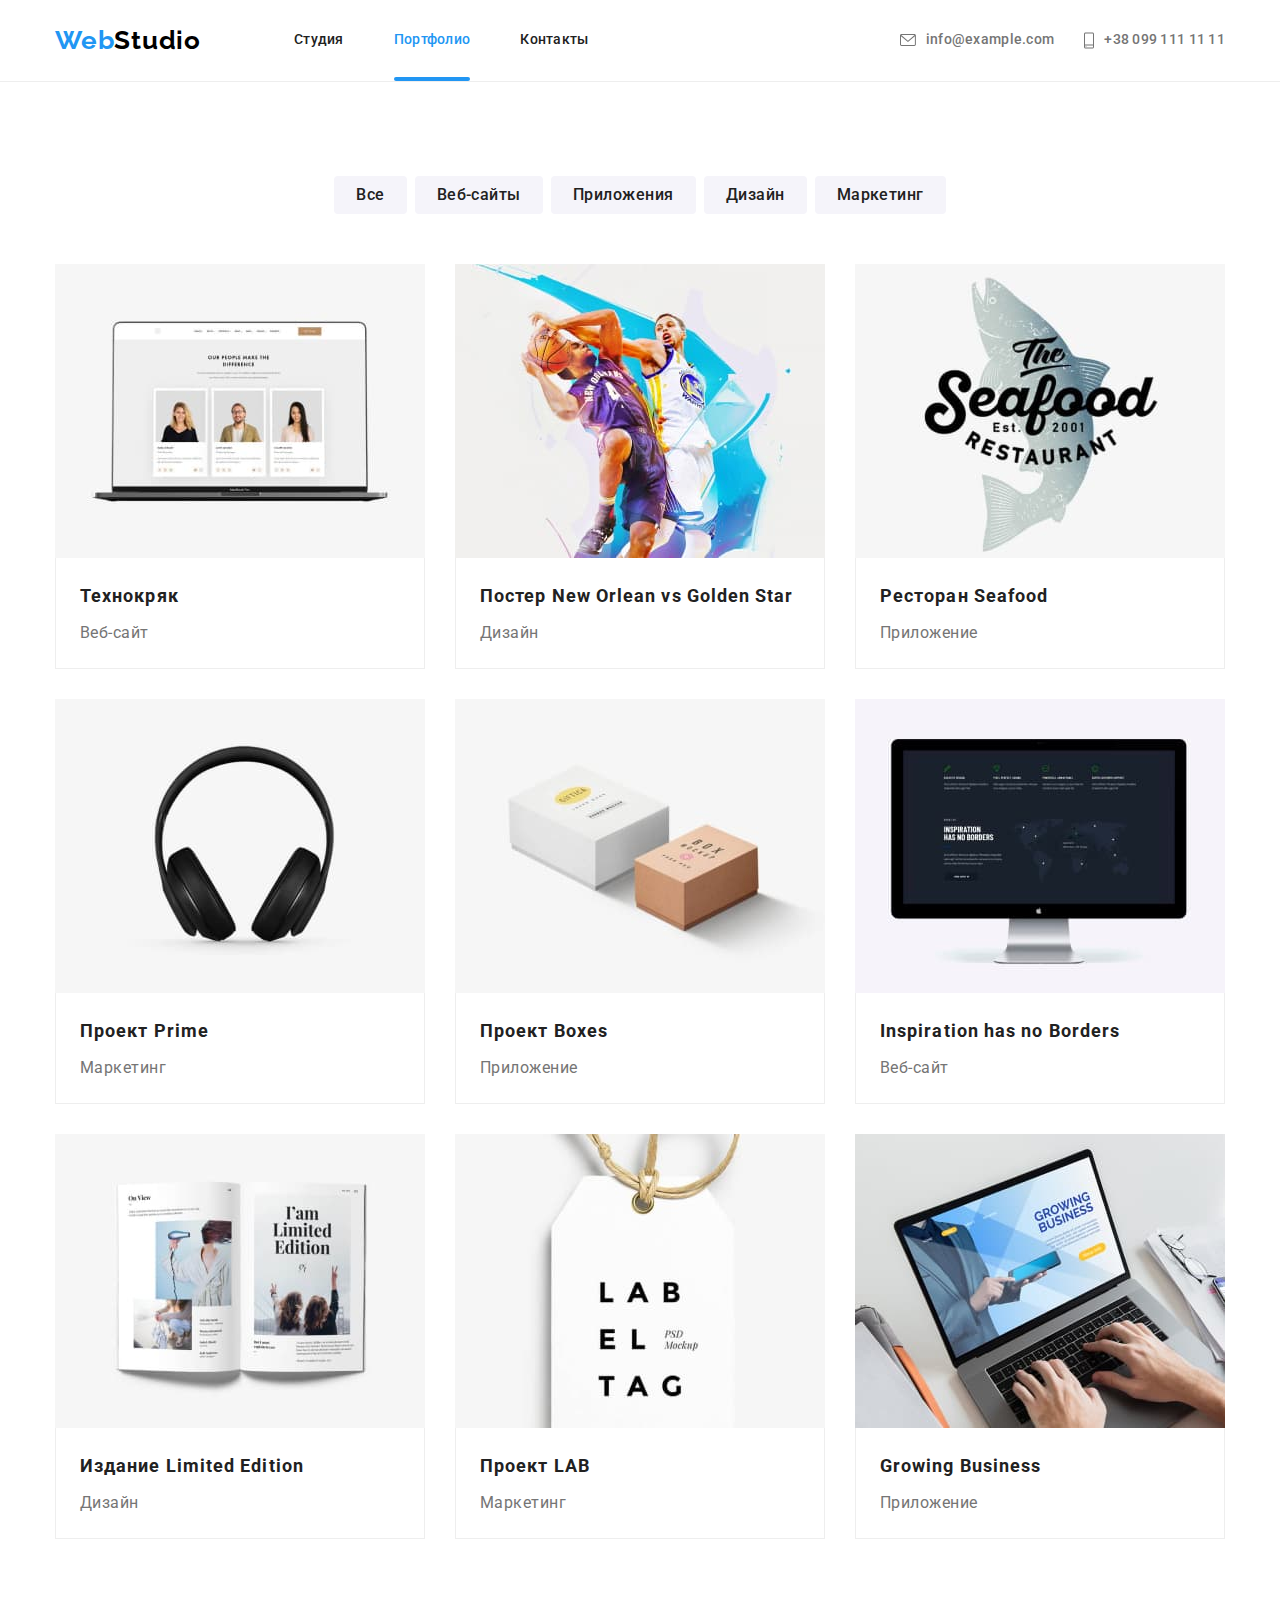
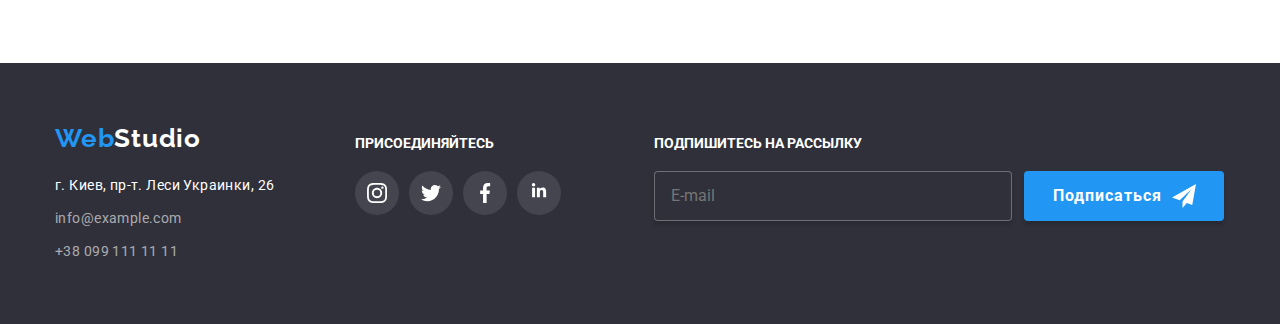
==== commit 779032f7: "bagfix" ====
--- a/portfolio.html
+++ b/portfolio.html
@@ -53,9 +53,9 @@
                     </div>
                     <nav class="navigation">
                         <ul class="menu-nav list">
-                            <li class="menu-nav__item"><a class="menu-nav__link menu-nav__current"
+                            <li class="menu-nav__item"><a class="menu-nav__link"
                                     href="./index.html">Студия</a></li>
-                            <li class="menu-nav__item"><a class="menu-nav__link" href="./portfolio.html">Портфолио</a></li>
+                            <li class="menu-nav__item"><a class="menu-nav__link menu-nav__current" href="./portfolio.html">Портфолио</a></li>
                             <li class="menu-nav__item"><a class="menu-nav__link" href="Контакты">Контакты</a></li>
                         </ul>
                     </nav>
